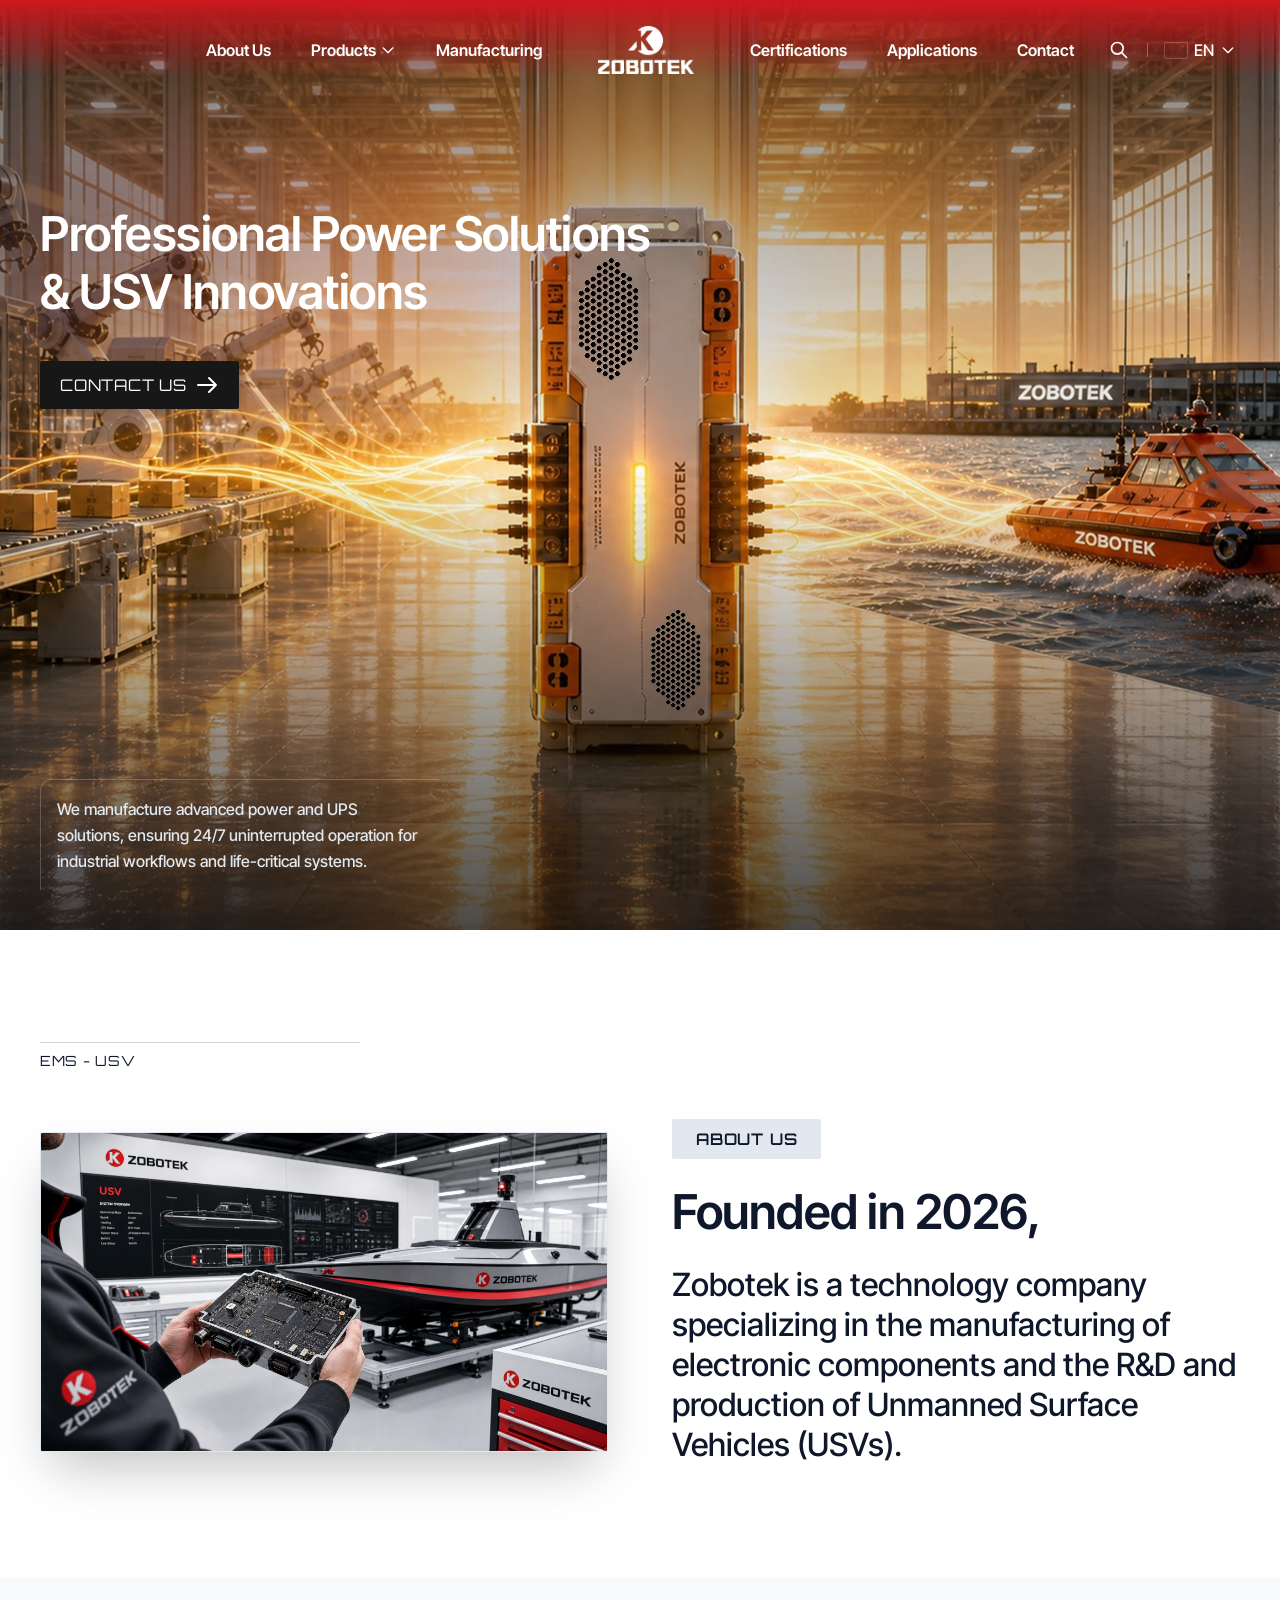
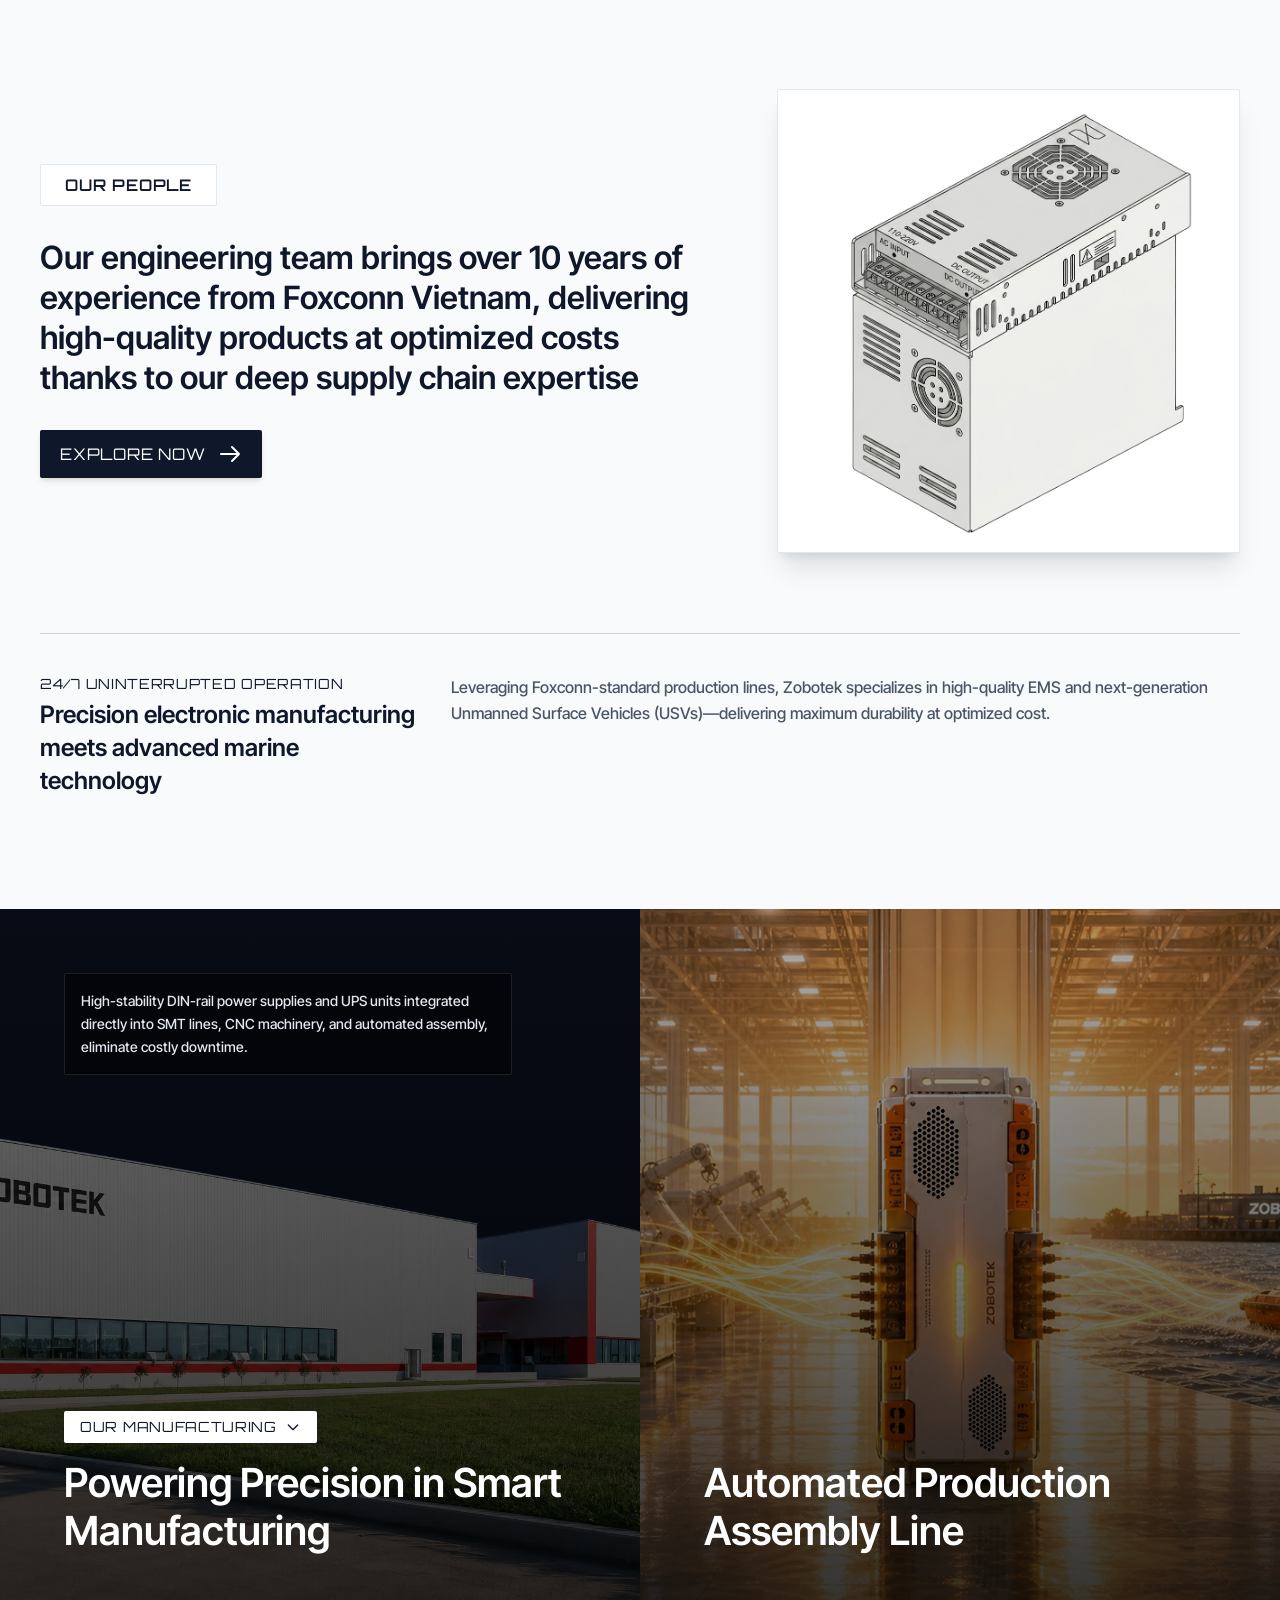
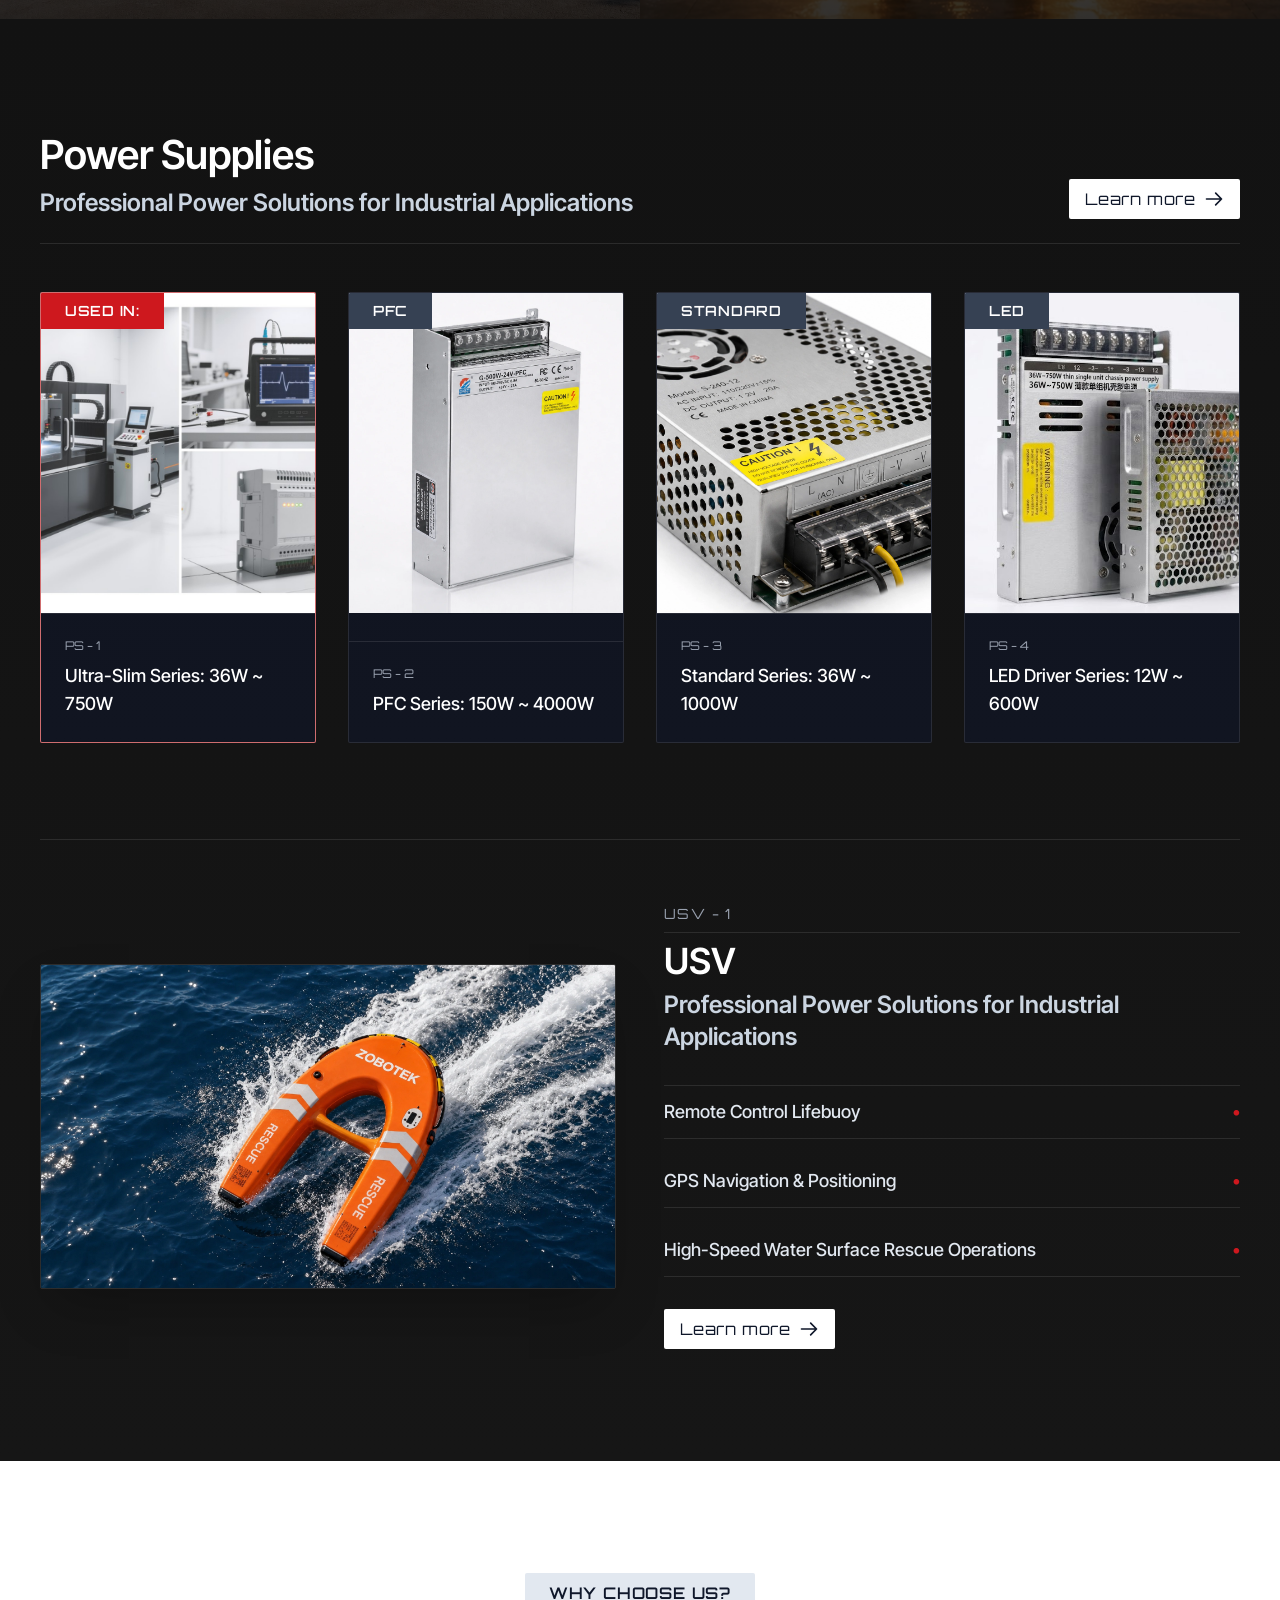
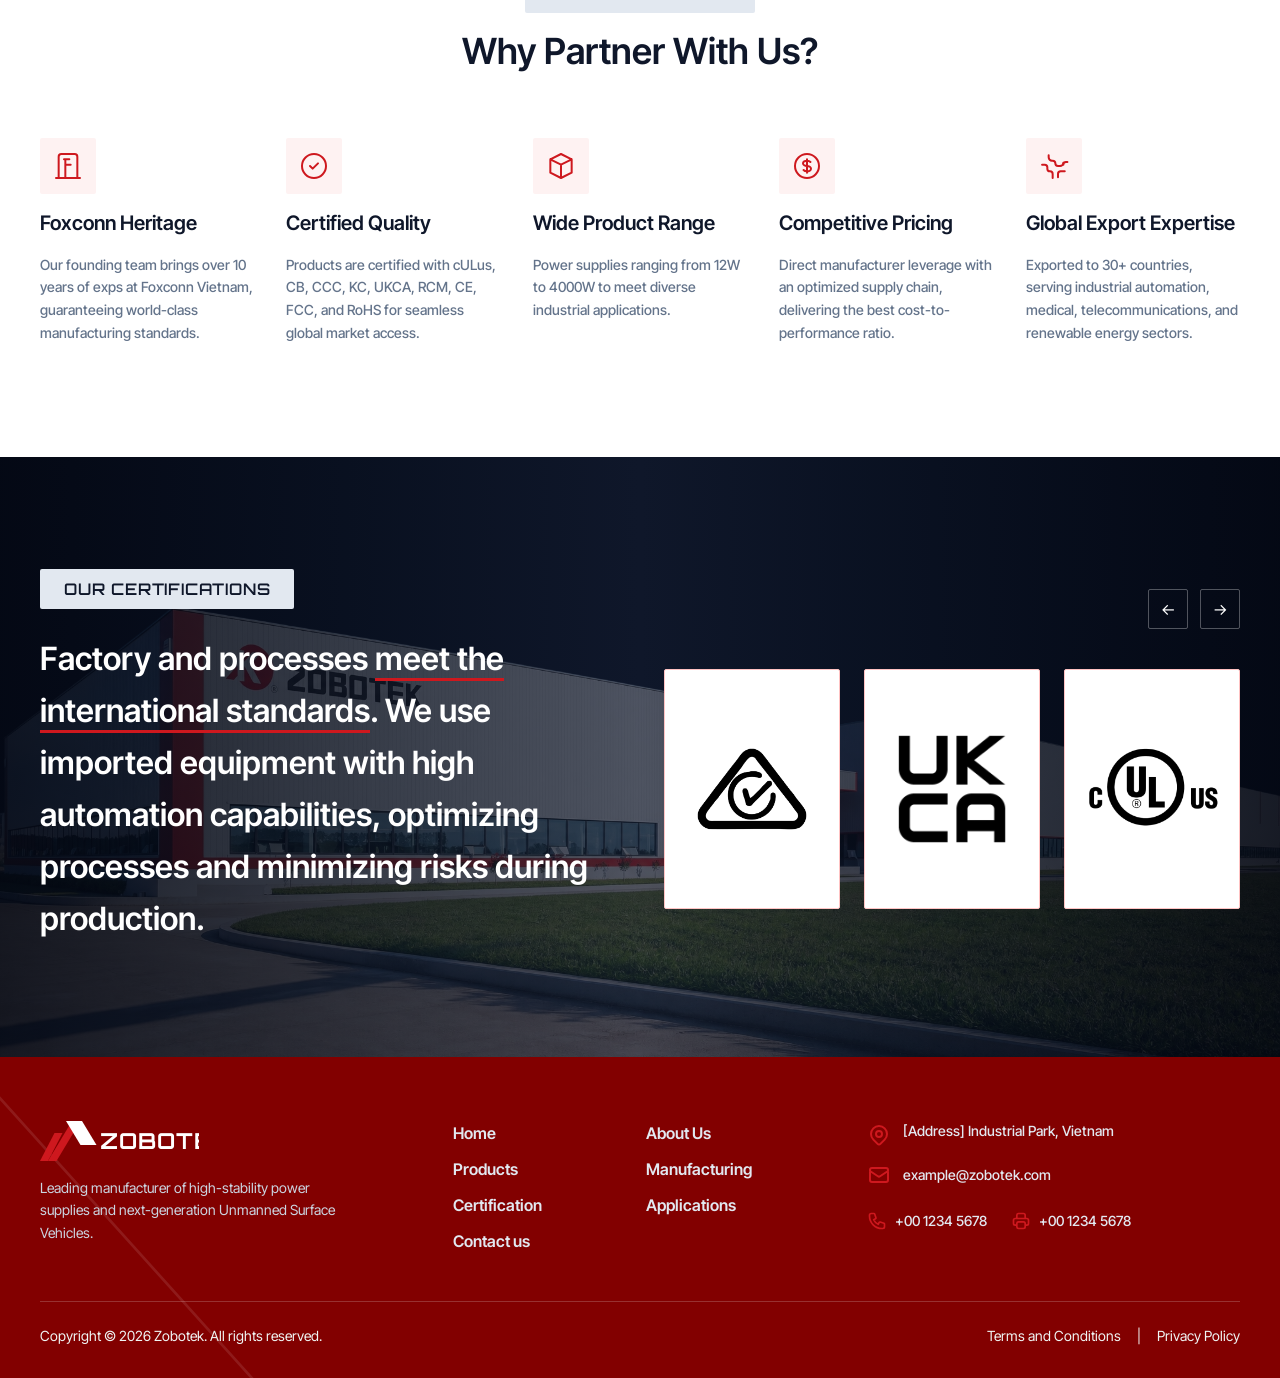
==== index.html @ e60457ff "init project robotek" ====
<!doctype html>
<html lang="en">
  <head>
    <meta charset="UTF-8" />
    <meta name="viewport" content="width=device-width, initial-scale=1.0" />
    <title>Zobotek - Professional Power Solutions & USV Innovations</title>
    <meta
      name="description"
      content="Zobotek specializes in high-quality industrial power supplies, EMS manufacturing, and next-generation Unmanned Surface Vehicles (USVs)."
    />
    <link rel="stylesheet" href="assets/css/style.css" />
    <script defer src="assets/js/main.js"></script>
  </head>
  <body
    class="font-sans text-gray-900 bg-white antialiased selection:bg-primary selection:text-white"
  >
    <!-- Header Navigation (Overlay Variant for Homepage / Hero) -->
    <header class="header--overlay">
      <div class="container flex items-center justify-between h-full">
        <!-- Left Section (Mobile Logo / Flex spacer for desktop symmetry) -->
        <div class="flex-1 min-w-0 flex items-center justify-start">
          <a
            href="#"
            class="lg:hidden flex items-center"
            aria-label="Zobotek Homepage"
          >
            <img src="assets/images/logo-header.png" alt="Zobotek Logo" />
          </a>
        </div>

        <!-- Desktop Navigation Links (Centered in the exact middle of header) -->
        <nav
          class="hidden lg:flex items-center justify-center gap-6 xl:gap-10 2xl:gap-[72px] text-white font-semibold text-sm xl:text-base leading-6 shrink-0"
        >
          <!-- Left Links -->
          <a
            href="#about"
            class="hover:text-primary transition-colors py-2 whitespace-nowrap"
            >About Us</a
          >

          <!-- Products Level 2 Dropdown -->
          <div class="relative group">
            <a
              href="#products"
              class="flex items-center gap-1 hover:text-primary transition-colors py-2 whitespace-nowrap"
            >
              <span>Products</span>
              <svg
                class="w-4 h-4 transition-transform group-hover:rotate-180"
                fill="none"
                stroke="currentColor"
                viewBox="0 0 24 24"
              >
                <path
                  stroke-linecap="round"
                  stroke-linejoin="round"
                  stroke-width="2"
                  d="M19 9l-7 7-7-7"
                />
              </svg>
            </a>
            <div
              class="absolute left-0 top-full pt-2 hidden group-hover:block w-52 z-50"
            >
              <div
                class="bg-gray-900 border border-gray-700 rounded-md shadow-2xl py-2 text-sm text-gray-200"
              >
                <a
                  href="#products"
                  class="block px-4 py-2.5 hover:bg-primary hover:text-white transition-colors"
                  >Power Supplies</a
                >
                <a
                  href="#products-usv"
                  class="block px-4 py-2.5 hover:bg-primary hover:text-white transition-colors"
                  >USV Innovations</a
                >
              </div>
            </div>
          </div>

          <a
            href="#manufacturing"
            class="hover:text-primary transition-colors py-2 whitespace-nowrap"
            >Manufacturing</a
          >

          <!-- CENTER LOGO -->
          <a
            href="#"
            class="flex items-center px-2 xl:px-4 group focus:outline-none shrink-0"
            aria-label="Zobotek Homepage"
          >
            <div
              class="relative h-10 xl:h-12 2xl:h-14 w-auto flex items-center"
            >
              <img
                src="assets/images/logo-header.png"
                alt="Zobotek Logo"
                class="h-full w-auto"
              />
            </div>
          </a>

          <!-- Right Links -->
          <a
            href="#certifications"
            class="hover:text-primary transition-colors py-2 whitespace-nowrap"
            >Certifications</a
          >
          <a
            href="#why-us"
            class="hover:text-primary transition-colors py-2 whitespace-nowrap"
            >Applications</a
          >
          <a
            href="#contact"
            class="hover:text-primary transition-colors py-2 whitespace-nowrap"
            >Contact</a
          >
        </nav>

        <!-- Right Section (Utility Actions & Mobile Hamburger) -->
        <div
          class="flex-1 min-w-0 flex items-center justify-end gap-2 sm:gap-3"
        >
          <!-- Right Utility Actions -->
          <div class="flex items-center gap-2 sm:gap-3 text-white relative">
            <!-- Search Button & Popup (Hidden on mobile, shown on tablet/desktop) -->
            <div class="relative hidden sm:block">
              <button
                type="button"
                id="search-btn"
                class="p-1.5 hover:text-primary transition-colors focus:outline-none cursor-pointer"
                aria-label="Search"
              >
                <svg
                  class="w-5 h-5"
                  fill="none"
                  stroke="currentColor"
                  viewBox="0 0 24 24"
                >
                  <path
                    stroke-linecap="round"
                    stroke-linejoin="round"
                    stroke-width="2"
                    d="M21 21l-6-6m2-5a7 7 0 11-14 0 7 7 0 0114 0z"
                  />
                </svg>
              </button>

              <!-- Search Popup directly underneath Search Icon -->
              <div
                id="search-popup"
                class="absolute right-0 top-full mt-2 hidden w-72 bg-gray-900 border border-gray-700 rounded-md shadow-2xl p-3 z-50"
              >
                <form
                  action="#products"
                  method="GET"
                  class="flex items-center gap-2"
                >
                  <input
                    type="text"
                    placeholder="Search products..."
                    class="w-full bg-gray-800 border border-gray-700 rounded px-3 py-1.5 text-sm text-white focus:outline-none focus:border-primary"
                  />
                  <button
                    type="submit"
                    class="bg-primary text-white px-3 py-1.5 rounded text-sm hover:bg-red-700 transition-colors"
                  >
                    Search
                  </button>
                </form>
              </div>
            </div>

            <span class="hidden sm:block h-3.5 w-px bg-white/30"></span>

            <!-- Language Selector & Dropdown Menu -->
            <div class="relative">
              <button
                type="button"
                id="lang-btn"
                class="flex items-center gap-1.5 text-base font-medium p-1 hover:text-primary transition-colors focus:outline-none cursor-pointer"
              >
                <span
                  class="w-6 h-[17px] inline-block bg-cover bg-center rounded-xs overflow-hidden border border-white/20"
                  style="
                    background-image: url(&quot;https://flagcdn.com/w40/gb.png&quot;);
                  "
                ></span>
                <span id="current-lang">EN</span>
                <svg
                  class="w-4 h-4 transition-transform duration-200"
                  fill="none"
                  stroke="currentColor"
                  viewBox="0 0 24 24"
                >
                  <path
                    stroke-linecap="round"
                    stroke-linejoin="round"
                    stroke-width="2"
                    d="M19 9l-7 7-7-7"
                  />
                </svg>
              </button>

              <!-- Language Dropdown -->
              <div
                id="lang-dropdown"
                class="absolute right-0 top-full mt-2 hidden w-36 bg-gray-900 border border-gray-700 rounded-md shadow-2xl py-1 z-50 text-sm"
              >
                <a
                  href="#"
                  data-lang="EN"
                  class="lang-option flex items-center gap-2 px-3 py-2 text-white hover:bg-primary transition-colors"
                >
                  <span
                    class="w-5 h-3.5 inline-block bg-cover bg-center border border-white/20"
                    style="
                      background-image: url(&quot;https://flagcdn.com/w40/gb.png&quot;);
                    "
                  ></span>
                  <span>English</span>
                </a>
                <a
                  href="#"
                  data-lang="VI"
                  class="lang-option flex items-center gap-2 px-3 py-2 text-gray-300 hover:bg-primary hover:text-white transition-colors"
                >
                  <span
                    class="w-5 h-3.5 inline-block bg-cover bg-center border border-white/20"
                    style="
                      background-image: url(&quot;https://flagcdn.com/w40/vn.png&quot;);
                    "
                  ></span>
                  <span>Tiếng Việt</span>
                </a>
                <a
                  href="#"
                  data-lang="ZH"
                  class="lang-option flex items-center gap-2 px-3 py-2 text-gray-300 hover:bg-primary hover:text-white transition-colors"
                >
                  <span
                    class="w-5 h-3.5 inline-block bg-cover bg-center border border-white/20"
                    style="
                      background-image: url(&quot;https://flagcdn.com/w40/cn.png&quot;);
                    "
                  ></span>
                  <span>中文</span>
                </a>
              </div>
            </div>
          </div>

          <!-- Mobile Hamburger Button -->
          <button
            type="button"
            id="mobile-menu-toggle"
            class="lg:hidden p-2 text-white hover:text-primary focus:outline-none"
            aria-label="Open mobile menu"
          >
            <svg
              class="w-7 h-7"
              fill="none"
              stroke="currentColor"
              viewBox="0 0 24 24"
            >
              <path
                stroke-linecap="round"
                stroke-linejoin="round"
                stroke-width="2"
                d="M4 6h16M4 12h16M4 18h16"
              />
            </svg>
          </button>
        </div>
      </div>
    </header>

    <!-- Mobile Drawer Menu with Level 2 Accordion -->
    <div
      id="mobile-menu"
      class="fixed inset-0 z-50 bg-black/60 backdrop-blur-xs hidden justify-end text-white"
    >
      <div
        class="w-[85%] max-w-sm h-full bg-gray-900 border-l border-gray-800 shadow-2xl p-6 flex flex-col justify-between overflow-y-auto"
      >
        <div>
          <!-- Top Bar: Logo & Close -->
          <div class="flex items-center justify-between">
            <a href="#" class="flex items-center" aria-label="Zobotek Homepage">
              <img
                src="assets/images/logo-header.png"
                alt="Zobotek Logo"
                class="h-9 w-auto"
              />
            </a>
            <button
              type="button"
              id="mobile-menu-close"
              class="p-2 text-gray-400 hover:text-white"
              aria-label="Close menu"
            >
              <svg
                class="w-7 h-7"
                fill="none"
                stroke="currentColor"
                viewBox="0 0 24 24"
              >
                <path
                  stroke-linecap="round"
                  stroke-linejoin="round"
                  stroke-width="2"
                  d="M6 18L18 6M6 6l12 12"
                />
              </svg>
            </button>
          </div>

          <!-- Integrated Search Form inside Mobile Menu -->
          <form
            action="#products"
            method="GET"
            class="mt-5 flex items-center gap-2"
          >
            <div class="relative w-full">
              <input
                type="text"
                placeholder="Search products..."
                class="w-full bg-gray-800 border border-gray-700 rounded-md pl-9 pr-3 py-2 text-sm text-white focus:outline-none focus:border-primary placeholder-gray-400"
              />
              <svg
                class="w-4 h-4 text-gray-400 absolute left-3 top-1/2 -translate-y-1/2"
                fill="none"
                stroke="currentColor"
                viewBox="0 0 24 24"
              >
                <path
                  stroke-linecap="round"
                  stroke-linejoin="round"
                  stroke-width="2"
                  d="M21 21l-6-6m2-5a7 7 0 11-14 0 7 7 0 0114 0z"
                />
              </svg>
            </div>
            <button
              type="submit"
              class="bg-primary text-white px-3 py-2 rounded-md text-sm font-medium hover:bg-red-700 transition-colors shrink-0"
            >
              Search
            </button>
          </form>
        </div>

        <nav class="flex flex-col gap-4 text-xl font-semibold my-auto py-6">
          <a href="#about" class="mobile-nav-link hover:text-primary py-1"
            >About Us</a
          >

          <!-- Mobile Level 2 Accordion Dropdown for Products -->
          <div class="mobile-dropdown-parent">
            <button
              type="button"
              id="mobile-products-toggle"
              class="w-full flex items-center justify-between hover:text-primary py-1 focus:outline-none cursor-pointer"
            >
              <span>Products</span>
              <svg
                id="mobile-products-arrow"
                class="w-5 h-5 transition-transform duration-200"
                fill="none"
                stroke="currentColor"
                viewBox="0 0 24 24"
              >
                <path
                  stroke-linecap="round"
                  stroke-linejoin="round"
                  stroke-width="2"
                  d="M19 9l-7 7-7-7"
                />
              </svg>
            </button>
            <div
              id="mobile-products-sub"
              class="hidden flex-col gap-3 pl-4 pt-2 text-base text-gray-300 border-l-2 border-primary/50 my-1"
            >
              <a href="#products" class="mobile-nav-link hover:text-white py-1"
                >Power Supplies</a
              >
              <a
                href="#products-usv"
                class="mobile-nav-link hover:text-white py-1"
                >USV Innovations</a
              >
            </div>
          </div>

          <a
            href="#manufacturing"
            class="mobile-nav-link hover:text-primary py-1"
            >Manufacturing</a
          >
          <a
            href="#certifications"
            class="mobile-nav-link hover:text-primary py-1"
            >Certifications</a
          >
          <a href="#why-us" class="mobile-nav-link hover:text-primary py-1"
            >Applications</a
          >
          <a href="#contact" class="mobile-nav-link hover:text-primary py-1"
            >Contact</a
          >
        </nav>

        <div
          class="text-sm text-gray-400 border-t border-gray-800 pt-4 flex justify-between items-center"
        >
          <span>Language: <strong>EN</strong></span>
          <span>© 2026 Zobotek</span>
        </div>
      </div>
    </div>

    <main>
      <!-- HERO SECTION -->
      <section
        id="hero"
        class="relative min-h-[930px] lg:h-[930px] flex flex-col justify-between pb-10 text-white overflow-hidden"
      >
        <!-- Hero Background Image & Overlays -->
        <div class="absolute inset-0 z-0">
          <img
            src="assets/images/hero-bg.png"
            alt="Zobotek Manufacturing Facility"
            class="w-full h-full object-cover"
          />
          <!-- Figma gradient overlay -->
          <div
            class="absolute inset-0 bg-gradient-to-b from-black/50 via-transparent to-black/70"
          ></div>
          <div
            class="absolute top-[147px] left-[-10px] w-[569px] h-[223px] bg-red-600/10 blur-3xl pointer-events-none rounded-full"
          ></div>
        </div>

        <!-- Main Content (Heading & CTA) -->
        <div class="container relative z-10 pt-24 lg:pt-[205px]">
          <div class="max-w-[658px] space-y-10">
            <h1 class="heading-h1 text-white">
              Professional Power Solutions<br class="hidden sm:block" />
              &amp; USV Innovations
            </h1>
            <div>
              <a href="#contact" class="btn-dark">
                <span>CONTACT US</span>
                <svg
                  class="w-6 h-6"
                  fill="none"
                  stroke="currentColor"
                  viewBox="0 0 24 24"
                >
                  <path
                    stroke-linecap="round"
                    stroke-linejoin="round"
                    stroke-width="2"
                    d="M14 5l7 7m0 0l-7 7m7-7H3"
                  />
                </svg>
              </a>
            </div>
          </div>
        </div>

        <!-- Bottom Feature Box & Decorative Graphic -->
        <div class="container relative z-10 pt-12 lg:pt-0 mt-auto">
          <div
            class="max-w-[399px] p-4 border-t border-l border-white/20 rounded-tl-xl"
          >
            <p
              class="text-sm sm:text-base font-medium leading-relaxed text-gray-200"
            >
              We manufacture advanced power and UPS solutions, ensuring 24/7
              uninterrupted operation for industrial workflows and life-critical
              systems.
            </p>
          </div>
        </div>
      </section>

      <!-- ABOUT US SECTION -->
      <section
        id="about"
        class="py-20 lg:py-28 bg-white relative overflow-hidden"
      >
        <div class="container">
          <!-- Category Tag -->
          <div class="mb-12 max-w-xs">
            <div class="h-px bg-gray-900/20 mb-2"></div>
            <p
              class="font-orbitron text-sm font-regular tracking-wider text-gray-900 uppercase"
            >
              EMS - USV
            </p>
          </div>

          <div
            class="grid grid-cols-1 lg:grid-cols-12 gap-12 lg:gap-16 items-center"
          >
            <!-- Left Image Card -->
            <div class="lg:col-span-6">
              <div
                class="relative rounded-xs overflow-hidden shadow-2xl border border-gray-200"
              >
                <img
                  src="assets/images/about-img.png"
                  alt="Zobotek Technology R&amp;D Facility"
                  class="w-full h-auto object-cover hover:scale-105 transition-transform duration-700"
                />
              </div>
            </div>

            <!-- Right Content -->
            <div class="lg:col-span-6 space-y-6">
              <div class="badge-tag">ABOUT US</div>
              <h2 class="heading-h1 text-gray-900">Founded in 2026,</h2>
              <p class="heading-h3 font-medium text-gray-900">
                Zobotek is a technology company specializing in the
                manufacturing of electronic components and the R&amp;D and
                production of Unmanned Surface Vehicles (USVs).
              </p>
            </div>
          </div>
        </div>
      </section>

      <!-- OUR PEOPLE & FOXCONN HERITAGE SECTION -->
      <section id="people" class="py-20 lg:py-28 bg-gray-50 relative">
        <div class="container">
          <div
            class="grid grid-cols-1 lg:grid-cols-12 gap-12 lg:gap-16 items-center"
          >
            <!-- Left Text & CTA -->
            <div class="lg:col-span-7 space-y-8">
              <div
                class="inline-block bg-white border border-gray-200 px-6 py-2 rounded-xs"
              >
                <span
                  class="font-orbitron font-semibold text-base text-gray-900 tracking-wider"
                  >OUR PEOPLE</span
                >
              </div>
              <h3 class="heading-h3 text-gray-900">
                Our engineering team brings over 10 years of experience from
                Foxconn Vietnam, delivering high-quality products at optimized
                costs thanks to our deep supply chain expertise
              </h3>
              <div>
                <a href="#products" class="btn-explore">
                  <span>EXPLORE NOW</span>
                  <svg
                    class="w-6 h-6"
                    fill="none"
                    stroke="currentColor"
                    viewBox="0 0 24 24"
                  >
                    <path
                      stroke-linecap="round"
                      stroke-linejoin="round"
                      stroke-width="2"
                      d="M14 5l7 7m0 0l-7 7m7-7H3"
                    />
                  </svg>
                </a>
              </div>
            </div>

            <!-- Right Image Container -->
            <div class="lg:col-span-5">
              <div
                class="relative rounded-xs overflow-hidden shadow-xl border border-gray-200 bg-white"
              >
                <img
                  src="assets/images/people-equipment.png"
                  alt="Zobotek Precision Power Equipment"
                  class="w-full h-auto object-cover"
                />
              </div>
            </div>
          </div>

          <!-- Sub Feature Intro -->
          <div
            class="mt-20 pt-10 border-t border-gray-300 grid grid-cols-1 md:grid-cols-12 gap-8 items-start"
          >
            <div class="md:col-span-4">
              <p
                class="font-orbitron text-sm font-regular text-gray-900 tracking-wider uppercase mb-1"
              >
                24/7 uninterrupted operation
              </p>
              <h4
                class="text-xl sm:text-2xl font-semibold leading-snug text-gray-900"
              >
                Precision electronic manufacturing meets advanced marine
                technology
              </h4>
            </div>
            <div
              class="md:col-span-8 text-gray-600 font-medium text-sm sm:text-base leading-relaxed"
            >
              Leveraging Foxconn-standard production lines, Zobotek specializes
              in high-quality EMS and next-generation Unmanned Surface Vehicles
              (USVs)—delivering maximum durability at optimized cost.
            </div>
          </div>
        </div>
      </section>

      <!-- DUAL MANUFACTURING BANNER SECTION -->
      <section id="manufacturing" class="py-0 bg-gray-900 text-white">
        <div class="grid grid-cols-1 md:grid-cols-2">
          <!-- Left Banner Card -->
          <div
            class="relative min-h-[500px] lg:min-h-[710px] flex flex-col justify-between p-8 sm:p-16 bg-cover bg-center"
            style="
              background-image:
                linear-gradient(
                  to bottom,
                  rgba(0, 0, 0, 0.5),
                  rgba(0, 0, 0, 0.8)
                ),
                url(&quot;assets/images/factory-bg.png&quot;);
            "
          >
            <div
              class="max-w-md bg-black/50 p-4 rounded-xs border border-white/10 backdrop-blur-xs"
            >
              <p class="text-sm font-medium text-gray-200 leading-relaxed">
                High-stability DIN-rail power supplies and UPS units integrated
                directly into SMT lines, CNC machinery, and automated assembly,
                eliminate costly downtime.
              </p>
            </div>
            <div class="space-y-4">
              <div
                class="inline-flex items-center gap-2 bg-white text-gray-900 px-4 py-1.5 rounded-xs font-orbitron font-normal text-sm tracking-wider"
              >
                <span>OUR MANUFACTURING</span>
                <svg
                  class="w-4 h-4"
                  fill="none"
                  stroke="currentColor"
                  viewBox="0 0 24 24"
                >
                  <path
                    stroke-linecap="round"
                    stroke-linejoin="round"
                    stroke-width="2"
                    d="M19 9l-7 7-7-7"
                  />
                </svg>
              </div>
              <h2 class="heading-h2">
                Powering Precision in Smart Manufacturing
              </h2>
            </div>
          </div>

          <!-- Right Banner Card -->
          <div
            class="relative min-h-[500px] lg:min-h-[710px] flex flex-col justify-end p-8 sm:p-16 bg-cover bg-center"
            style="
              background-image:
                linear-gradient(
                  to bottom,
                  rgba(0, 0, 0, 0.3),
                  rgba(0, 0, 0, 0.8)
                ),
                url(&quot;assets/images/hero-bg.png&quot;);
            "
          >
            <div class="space-y-4">
              <h2 class="heading-h2">Automated Production Assembly Line</h2>
            </div>
          </div>
        </div>
      </section>

      <!-- PRODUCTS SHOWCASE SECTION -->
      <section
        id="products"
        class="py-20 lg:py-28 bg-gradient-to-b from-[#121212] to-[#161616] text-white"
      >
        <div class="container space-y-24">
          <!-- POWER SUPPLIES CAROUSEL / GRID -->
          <div class="space-y-12">
            <!-- Header Bar -->
            <div
              class="flex flex-col sm:flex-row items-start sm:items-end justify-between gap-6 border-b border-white/10 pb-6"
            >
              <div class="space-y-2 max-w-2xl">
                <h2 class="heading-h2">Power Supplies</h2>
                <p class="text-lg sm:text-2xl font-semibold text-gray-300">
                  Professional Power Solutions for Industrial Applications
                </p>
              </div>
              <a href="#contact" class="btn-light shrink-0">
                <span>Learn more</span>
                <svg
                  class="w-5 h-5"
                  fill="none"
                  stroke="currentColor"
                  viewBox="0 0 24 24"
                >
                  <path
                    stroke-linecap="round"
                    stroke-linejoin="round"
                    stroke-width="2"
                    d="M14 5l7 7m0 0l-7 7m7-7H3"
                  />
                </svg>
              </a>
            </div>

            <!-- Product Cards Grid -->
            <div class="grid grid-cols-1 sm:grid-cols-2 lg:grid-cols-4 gap-8">
              <!-- Card 1: Ultra-Slim -->
              <div
                class="group flex flex-col bg-gray-900/60 border border-red-400/80 rounded-xs overflow-hidden transition-all duration-300 hover:border-red-500"
              >
                <div class="product-card-img">
                  <img
                    src="assets/images/product-ps1.png"
                    alt="Ultra-Slim Series Power Supply"
                    class="w-full h-full object-cover group-hover:scale-105 transition-transform duration-500"
                  />
                  <div
                    class="absolute top-0 left-0 bg-primary px-6 py-2 text-white font-orbitron font-semibold text-sm tracking-wider"
                  >
                    USED IN:
                  </div>
                  <div
                    class="absolute inset-0 bg-black/40 opacity-0 group-hover:opacity-100 transition-opacity flex items-center justify-center"
                  >
                    <span
                      class="inline-flex items-center gap-2 bg-gray-900 text-white px-4 py-2 rounded-xs font-orbitron text-sm"
                    >
                      EXPLORE NOW &rarr;
                    </span>
                  </div>
                </div>
                <div class="p-6 border-t border-white/10 space-y-2 mt-auto">
                  <p class="font-orbitron text-xs text-gray-400">PS - 1</p>
                  <h3 class="font-medium text-lg text-white">
                    Ultra-Slim Series: 36W ~ 750W
                  </h3>
                </div>
              </div>

              <!-- Card 2: PFC Series -->
              <div class="product-card">
                <div class="product-card-img">
                  <img
                    src="assets/images/product-ps2.png"
                    alt="PFC Series Power Supply"
                    class="w-full h-full object-cover group-hover:scale-105 transition-transform duration-500"
                  />
                  <div
                    class="absolute top-0 left-0 bg-gray-700 px-6 py-2 text-white font-orbitron font-semibold text-sm tracking-wider"
                  >
                    PFC
                  </div>
                  <div
                    class="absolute inset-0 bg-black/40 opacity-0 group-hover:opacity-100 transition-opacity flex items-center justify-center"
                  >
                    <span
                      class="inline-flex items-center gap-2 bg-gray-900 text-white px-4 py-2 rounded-xs font-orbitron text-sm"
                    >
                      EXPLORE NOW &rarr;
                    </span>
                  </div>
                </div>
                <div class="p-6 border-t border-white/10 space-y-2 mt-auto">
                  <p class="font-orbitron text-xs text-gray-400">PS - 2</p>
                  <h3 class="font-medium text-lg text-white">
                    PFC Series: 150W ~ 4000W
                  </h3>
                </div>
              </div>

              <!-- Card 3: Standard Series -->
              <div class="product-card">
                <div class="product-card-img">
                  <img
                    src="assets/images/product-ps3.png"
                    alt="Standard Series Power Supply"
                    class="w-full h-full object-cover group-hover:scale-105 transition-transform duration-500"
                  />
                  <div
                    class="absolute top-0 left-0 bg-gray-700 px-6 py-2 text-white font-orbitron font-semibold text-sm tracking-wider"
                  >
                    STANDARD
                  </div>
                  <div
                    class="absolute inset-0 bg-black/40 opacity-0 group-hover:opacity-100 transition-opacity flex items-center justify-center"
                  >
                    <span
                      class="inline-flex items-center gap-2 bg-gray-900 text-white px-4 py-2 rounded-xs font-orbitron text-sm"
                    >
                      EXPLORE NOW &rarr;
                    </span>
                  </div>
                </div>
                <div class="p-6 border-t border-white/10 space-y-2 mt-auto">
                  <p class="font-orbitron text-xs text-gray-400">PS - 3</p>
                  <h3 class="font-medium text-lg text-white">
                    Standard Series: 36W ~ 1000W
                  </h3>
                </div>
              </div>

              <!-- Card 4: LED Driver Series -->
              <div class="product-card">
                <div class="product-card-img">
                  <img
                    src="assets/images/product-ps4.png"
                    alt="LED Driver Series Power Supply"
                    class="w-full h-full object-cover group-hover:scale-105 transition-transform duration-500"
                  />
                  <div
                    class="absolute top-0 left-0 bg-gray-700 px-6 py-2 text-white font-orbitron font-semibold text-sm tracking-wider"
                  >
                    LED
                  </div>
                  <div
                    class="absolute inset-0 bg-black/40 opacity-0 group-hover:opacity-100 transition-opacity flex items-center justify-center"
                  >
                    <span
                      class="inline-flex items-center gap-2 bg-gray-900 text-white px-4 py-2 rounded-xs font-orbitron text-sm"
                    >
                      EXPLORE NOW &rarr;
                    </span>
                  </div>
                </div>
                <div class="p-6 border-t border-white/10 space-y-2 mt-auto">
                  <p class="font-orbitron text-xs text-gray-400">PS - 4</p>
                  <h3 class="font-medium text-lg text-white">
                    LED Driver Series: 12W ~ 600W
                  </h3>
                </div>
              </div>
            </div>
          </div>

          <!-- USV INNOVATIONS SUBSECTION -->
          <div
            id="products-usv"
            class="grid grid-cols-1 lg:grid-cols-12 gap-12 items-center border-t border-white/10 pt-16"
          >
            <!-- Left Product Image -->
            <div class="lg:col-span-6">
              <div
                class="relative rounded-xs overflow-hidden shadow-2xl border border-white/10"
              >
                <img
                  src="assets/images/product-usv.png"
                  alt="Remote Control Lifebuoy USV"
                  class="w-full h-auto object-cover"
                />
              </div>
            </div>

            <!-- Right Specifications & Detail -->
            <div class="lg:col-span-6 space-y-8">
              <div class="space-y-2">
                <p
                  class="font-orbitron text-sm text-gray-400 uppercase tracking-widest border-b border-white/10 pb-2"
                >
                  USV - 1
                </p>
                <h3 class="text-3xl sm:text-4xl font-semibold text-white">
                  USV
                </h3>
                <p class="text-xl sm:text-2xl font-semibold text-gray-300">
                  Professional Power Solutions for Industrial Applications
                </p>
              </div>

              <!-- Bullet List with Lines -->
              <ul class="space-y-4 font-medium text-lg text-gray-200">
                <li
                  class="border-t border-b border-white/10 py-3 flex items-center justify-between"
                >
                  <span>Remote Control Lifebuoy</span>
                  <span class="text-primary">&bull;</span>
                </li>
                <li
                  class="border-b border-white/10 py-3 flex items-center justify-between"
                >
                  <span>GPS Navigation &amp; Positioning</span>
                  <span class="text-primary">&bull;</span>
                </li>
                <li
                  class="border-b border-white/10 py-3 flex items-center justify-between"
                >
                  <span>High-Speed Water Surface Rescue Operations</span>
                  <span class="text-primary">&bull;</span>
                </li>
              </ul>

              <div>
                <a href="#contact" class="btn-light">
                  <span>Learn more</span>
                  <svg
                    class="w-5 h-5"
                    fill="none"
                    stroke="currentColor"
                    viewBox="0 0 24 24"
                  >
                    <path
                      stroke-linecap="round"
                      stroke-linejoin="round"
                      stroke-width="2"
                      d="M14 5l7 7m0 0l-7 7m7-7H3"
                    />
                  </svg>
                </a>
              </div>
            </div>
          </div>
        </div>
      </section>

      <!-- WHY PARTNER WITH US SECTION -->
      <section id="why-us" class="py-20 lg:py-28 bg-white text-gray-900">
        <div class="container space-y-16">
          <!-- Header -->
          <div class="text-center space-y-4 max-w-xl mx-auto">
            <div class="badge-tag">WHY CHOOSE US?</div>
            <h2 class="text-3xl sm:text-4xl font-semibold leading-tight">
              Why Partner With Us?
            </h2>
          </div>

          <!-- 5 Feature Columns -->
          <div class="grid grid-cols-1 sm:grid-cols-2 lg:grid-cols-5 gap-8">
            <!-- Item 1 -->
            <div class="space-y-4">
              <div
                class="w-14 h-14 rounded-xs bg-red-50 text-primary flex items-center justify-center"
              >
                <svg
                  class="w-8 h-8"
                  fill="none"
                  stroke="currentColor"
                  viewBox="0 0 24 24"
                >
                  <path
                    stroke-linecap="round"
                    stroke-linejoin="round"
                    stroke-width="1.5"
                    d="M19 21V5a2 2 0 00-2-2H7a2 2 0 00-2 2v16m14 0h2m-2 0h-5m-9 0H3m2 0h5m0 0h4m-4 0V11m0 0V7m0 4h4M9 7h4"
                  />
                </svg>
              </div>
              <h3 class="text-xl font-semibold leading-snug">
                Foxconn Heritage
              </h3>
              <p class="text-sm font-medium text-gray-500 leading-relaxed">
                Our founding team brings over 10 years of exps at Foxconn
                Vietnam, guaranteeing world-class manufacturing standards.
              </p>
            </div>

            <!-- Item 2 -->
            <div class="space-y-4">
              <div
                class="w-14 h-14 rounded-xs bg-red-50 text-primary flex items-center justify-center"
              >
                <svg
                  class="w-8 h-8"
                  fill="none"
                  stroke="currentColor"
                  viewBox="0 0 24 24"
                >
                  <path
                    stroke-linecap="round"
                    stroke-linejoin="round"
                    stroke-width="1.5"
                    d="M9 12l2 2 4-4m6 2a9 9 0 11-18 0 9 9 0 0118 0z"
                  />
                </svg>
              </div>
              <h3 class="text-xl font-semibold leading-snug">
                Certified Quality
              </h3>
              <p class="text-sm font-medium text-gray-500 leading-relaxed">
                Products are certified with cULus, CB, CCC, KC, UKCA, RCM, CE,
                FCC, and RoHS for seamless global market access.
              </p>
            </div>

            <!-- Item 3 -->
            <div class="space-y-4">
              <div
                class="w-14 h-14 rounded-xs bg-red-50 text-primary flex items-center justify-center"
              >
                <svg
                  class="w-8 h-8"
                  fill="none"
                  stroke="currentColor"
                  viewBox="0 0 24 24"
                >
                  <path
                    stroke-linecap="round"
                    stroke-linejoin="round"
                    stroke-width="1.5"
                    d="M20 7l-8-4-8 4m16 0l-8 4m8-4v10l-8 4m0-10L4 7m8 4v10M4 7v10l8 4"
                  />
                </svg>
              </div>
              <h3 class="text-xl font-semibold leading-snug">
                Wide Product Range
              </h3>
              <p class="text-sm font-medium text-gray-500 leading-relaxed">
                Power supplies ranging from 12W to 4000W to meet diverse
                industrial applications.
              </p>
            </div>

            <!-- Item 4 -->
            <div class="space-y-4">
              <div
                class="w-14 h-14 rounded-xs bg-red-50 text-primary flex items-center justify-center"
              >
                <svg
                  class="w-8 h-8"
                  fill="none"
                  stroke="currentColor"
                  viewBox="0 0 24 24"
                >
                  <path
                    stroke-linecap="round"
                    stroke-linejoin="round"
                    stroke-width="1.5"
                    d="M12 8c-1.657 0-3 .895-3 2s1.343 2 3 2 3 .895 3 2-1.343 2-3 2m0-8c1.11 0 2.08.402 2.599 1M12 8V7m0 1v8m0 0v1m0-1c-1.11 0-2.08-.402-2.599-1M21 12a9 9 0 11-18 0 9 9 0 0118 0z"
                  />
                </svg>
              </div>
              <h3 class="text-xl font-semibold leading-snug">
                Competitive Pricing
              </h3>
              <p class="text-sm font-medium text-gray-500 leading-relaxed">
                Direct manufacturer leverage with an optimized supply chain,
                delivering the best cost-to-performance ratio.
              </p>
            </div>

            <!-- Item 5 -->
            <div class="space-y-4">
              <div
                class="w-14 h-14 rounded-xs bg-red-50 text-primary flex items-center justify-center"
              >
                <svg
                  class="w-8 h-8"
                  fill="none"
                  stroke="currentColor"
                  viewBox="0 0 24 24"
                >
                  <path
                    stroke-linecap="round"
                    stroke-linejoin="round"
                    stroke-width="1.5"
                    d="M3.055 11H5a2 2 0 012 2v1a2 2 0 002 2 2 2 0 012 2v2.945M8 3.935V5.5A2.5 2.5 0 0010.5 8h.5a2 2 0 012 2 2 2 0 002 2h1.5a2.5 2.5 0 002.5-2.5V11a2 2 0 012-2h1.055M15 20.488V18a2 2 0 012-2h3.064"
                  />
                </svg>
              </div>
              <h3 class="text-xl font-semibold leading-snug">
                Global Export Expertise
              </h3>
              <p class="text-sm font-medium text-gray-500 leading-relaxed">
                Exported to 30+ countries, serving industrial automation,
                medical, telecommunications, and renewable energy sectors.
              </p>
            </div>
          </div>
        </div>
      </section>

      <!-- CERTIFICATIONS & FACTORY SECTION -->
      <section
        id="certifications"
        class="relative py-20 lg:py-28 bg-gray-900 text-white overflow-hidden"
      >
        <!-- Background Factory Image -->
        <div class="absolute inset-0 z-0">
          <img
            src="assets/images/factory-bg.png"
            alt="Zobotek Factory Facility"
            class="w-full h-full object-cover"
          />
          <div
            class="absolute inset-0 bg-gradient-to-r from-gray-950/90 via-gray-900/70 to-gray-950/90"
          ></div>
        </div>

        <div
          class="container relative z-10 grid grid-cols-1 lg:grid-cols-12 gap-12 items-center"
        >
          <!-- Left Statement -->
          <div class="lg:col-span-6 space-y-6">
            <div class="badge-tag">OUR CERTIFICATIONS</div>
            <h2 class="heading-h3 font-semibold leading-relaxed text-white">
              Factory and processes
              <span
                class="text-white underline decoration-primary underline-offset-8"
                >meet the international standards</span
              >. We use imported equipment with high automation capabilities,
              optimizing processes and minimizing risks during production.
            </h2>
          </div>

          <!-- Right Certifications Carousel -->
          <div class="lg:col-span-6 space-y-6">
            <!-- Slider Controls -->
            <div class="flex items-center justify-end gap-3">
              <button
                type="button"
                id="cert-prev"
                class="w-10 h-10 rounded-xs border border-white/30 flex items-center justify-center hover:bg-white hover:text-gray-900 transition-colors"
                aria-label="Previous certification"
              >
                &larr;
              </button>
              <button
                type="button"
                id="cert-next"
                class="w-10 h-10 rounded-xs border border-white/30 flex items-center justify-center hover:bg-white hover:text-gray-900 transition-colors"
                aria-label="Next certification"
              >
                &rarr;
              </button>
            </div>

            <!-- Cert Badges Container -->
            <div
              id="cert-carousel"
              class="flex items-center gap-6 overflow-x-auto scrollbar-none py-4"
            >
              <div
                class="shrink-0 w-44 h-60 bg-white border border-red-200 rounded-xs p-4 flex items-center justify-center"
              >
                <img
                  src="assets/images/cert-1.png"
                  alt="cULus Certification"
                  class="max-h-full max-w-full object-contain"
                />
              </div>
              <div
                class="shrink-0 w-44 h-60 bg-white border border-red-200 rounded-xs p-4 flex items-center justify-center"
              >
                <img
                  src="assets/images/cert-2.png"
                  alt="UKCA Certification"
                  class="max-h-full max-w-full object-contain"
                />
              </div>
              <div
                class="shrink-0 w-44 h-60 bg-white border border-red-200 rounded-xs p-4 flex items-center justify-center"
              >
                <img
                  src="assets/images/cert-3.png"
                  alt="CE Certification"
                  class="max-h-full max-w-full object-contain"
                />
              </div>
              <div
                class="shrink-0 w-44 h-60 bg-white border border-red-200 rounded-xs p-4 flex items-center justify-center"
              >
                <img
                  src="assets/images/cert-4.png"
                  alt="CCC Certification"
                  class="max-h-full max-w-full object-contain"
                />
              </div>
              <div
                class="shrink-0 w-44 h-60 bg-white border border-red-200 rounded-xs p-4 flex items-center justify-center"
              >
                <img
                  src="assets/images/cert-5.png"
                  alt="RoHS Certification"
                  class="max-h-full max-w-full object-contain"
                />
              </div>
            </div>
          </div>
        </div>
      </section>
    </main>

    <!-- FOOTER -->
    <footer
      id="contact"
      class="bg-footer-bg text-white relative pt-16 pb-8 overflow-hidden"
    >
      <!-- Subtle Geometric Watermark Background -->
      <div class="absolute inset-0 opacity-10 pointer-events-none">
        <svg
          class="w-full h-full"
          viewBox="0 0 1920 482"
          fill="none"
          xmlns="http://www.w3.org/2000/svg"
        >
          <path
            d="M-315 -287L505 624M307 -980L1127 -69"
            stroke="white"
            stroke-width="4"
          />
        </svg>
      </div>

      <div class="container relative z-10 space-y-12">
        <div class="grid grid-cols-1 md:grid-cols-12 gap-10 items-start">
          <!-- Logo Column -->
          <div class="md:col-span-4 space-y-4">
            <div class="w-40">
              <svg
                class="h-10 w-auto"
                viewBox="0 0 159 40"
                fill="none"
                xmlns="http://www.w3.org/2000/svg"
              >
                <path d="M14.5 12L0 40H8L22.5 12H14.5Z" fill="#CE181E" />
                <path d="M32 0L8 40H16.5L40.5 0H32Z" fill="#CE181E" />
                <path d="M42 0H26L40.5 24H56.5L42 0Z" fill="#FFFFFF" />
                <text
                  x="60"
                  y="28"
                  fill="#FFFFFF"
                  font-family="'Orbitron', sans-serif"
                  font-weight="700"
                  font-size="22"
                  letter-spacing="1"
                >
                  ZOBOTEK
                </text>
              </svg>
            </div>
            <p class="text-sm text-gray-300 leading-relaxed max-w-xs">
              Leading manufacturer of high-stability power supplies and
              next-generation Unmanned Surface Vehicles.
            </p>
          </div>

          <!-- Quick Links Column -->
          <div class="md:col-span-4 space-y-3 font-semibold text-base">
            <div class="grid grid-cols-2 gap-3 text-gray-200">
              <a href="#hero" class="hover:text-primary transition-colors"
                >Home</a
              >
              <a href="#about" class="hover:text-primary transition-colors"
                >About Us</a
              >
              <a href="#products" class="hover:text-primary transition-colors"
                >Products</a
              >
              <a
                href="#manufacturing"
                class="hover:text-primary transition-colors"
                >Manufacturing</a
              >
              <a
                href="#certifications"
                class="hover:text-primary transition-colors"
                >Certification</a
              >
              <a href="#why-us" class="hover:text-primary transition-colors"
                >Applications</a
              >
              <a href="#contact" class="hover:text-primary transition-colors"
                >Contact us</a
              >
            </div>
          </div>

          <!-- Contact Info Column -->
          <div
            class="md:col-span-4 space-y-4 text-sm font-medium text-gray-200"
          >
            <div class="flex items-start gap-3">
              <svg
                class="w-6 h-6 text-primary shrink-0 mt-0.5"
                fill="none"
                stroke="currentColor"
                viewBox="0 0 24 24"
              >
                <path
                  stroke-linecap="round"
                  stroke-linejoin="round"
                  stroke-width="2"
                  d="M17.657 16.657L13.414 20.9a1.998 1.998 0 01-2.827 0l-4.244-4.243a8 8 0 1111.314 0z"
                />
                <path
                  stroke-linecap="round"
                  stroke-linejoin="round"
                  stroke-width="2"
                  d="M15 11a3 3 0 11-6 0 3 3 0 016 0z"
                />
              </svg>
              <span>[Address] Industrial Park, Vietnam</span>
            </div>

            <div class="flex items-center gap-3">
              <svg
                class="w-6 h-6 text-primary shrink-0"
                fill="none"
                stroke="currentColor"
                viewBox="0 0 24 24"
              >
                <path
                  stroke-linecap="round"
                  stroke-linejoin="round"
                  stroke-width="2"
                  d="M3 8l7.89 5.26a2 2 0 002.22 0L21 8M5 19h14a2 2 0 002-2V7a2 2 0 00-2-2H5a2 2 0 00-2 2v10a2 2 0 002 2z"
                />
              </svg>
              <a
                href="mailto:example@zobotek.com"
                class="hover:text-primary transition-colors"
                >example@zobotek.com</a
              >
            </div>

            <div class="flex flex-wrap items-center gap-6 pt-2">
              <div class="flex items-center gap-2">
                <svg
                  class="w-5 h-5 text-primary"
                  fill="none"
                  stroke="currentColor"
                  viewBox="0 0 24 24"
                >
                  <path
                    stroke-linecap="round"
                    stroke-linejoin="round"
                    stroke-width="2"
                    d="M3 5a2 2 0 012-2h3.28a1 1 0 01.948.684l1.498 4.493a1 1 0 01-.502 1.21l-2.257 1.13a11.042 11.042 0 005.516 5.516l1.13-2.257a1 1 0 011.21-.502l4.493 1.498a1 1 0 01.684.949V19a2 2 0 01-2 2h-1C9.716 21 3 14.284 3 6V5z"
                  />
                </svg>
                <span>+00 1234 5678</span>
              </div>
              <div class="flex items-center gap-2">
                <svg
                  class="w-5 h-5 text-primary"
                  fill="none"
                  stroke="currentColor"
                  viewBox="0 0 24 24"
                >
                  <path
                    stroke-linecap="round"
                    stroke-linejoin="round"
                    stroke-width="2"
                    d="M17 17h2a2 2 0 002-2v-4a2 2 0 00-2-2H5a2 2 0 00-2 2v4a2 2 0 002 2h2m2 4h6a2 2 0 002-2v-4a2 2 0 00-2-2H9a2 2 0 00-2 2v4a2 2 0 002 2zm8-12V5a2 2 0 00-2-2H9a2 2 0 00-2 2v4h10z"
                  />
                </svg>
                <span>+00 1234 5678</span>
              </div>
            </div>
          </div>
        </div>

        <!-- Bottom Bar -->
        <div
          class="border-t border-primary-90/20 pt-6 flex flex-col sm:flex-row items-center justify-between gap-4 text-sm text-primary-90"
        >
          <p>Copyright &copy; 2026 Zobotek. All rights reserved.</p>
          <div class="flex items-center gap-4">
            <a href="#" class="hover:text-white transition-colors"
              >Terms and Conditions</a
            >
            <span>|</span>
            <a href="#" class="hover:text-white transition-colors"
              >Privacy Policy</a
            >
          </div>
        </div>
      </div>
    </footer>
  </body>
</html>
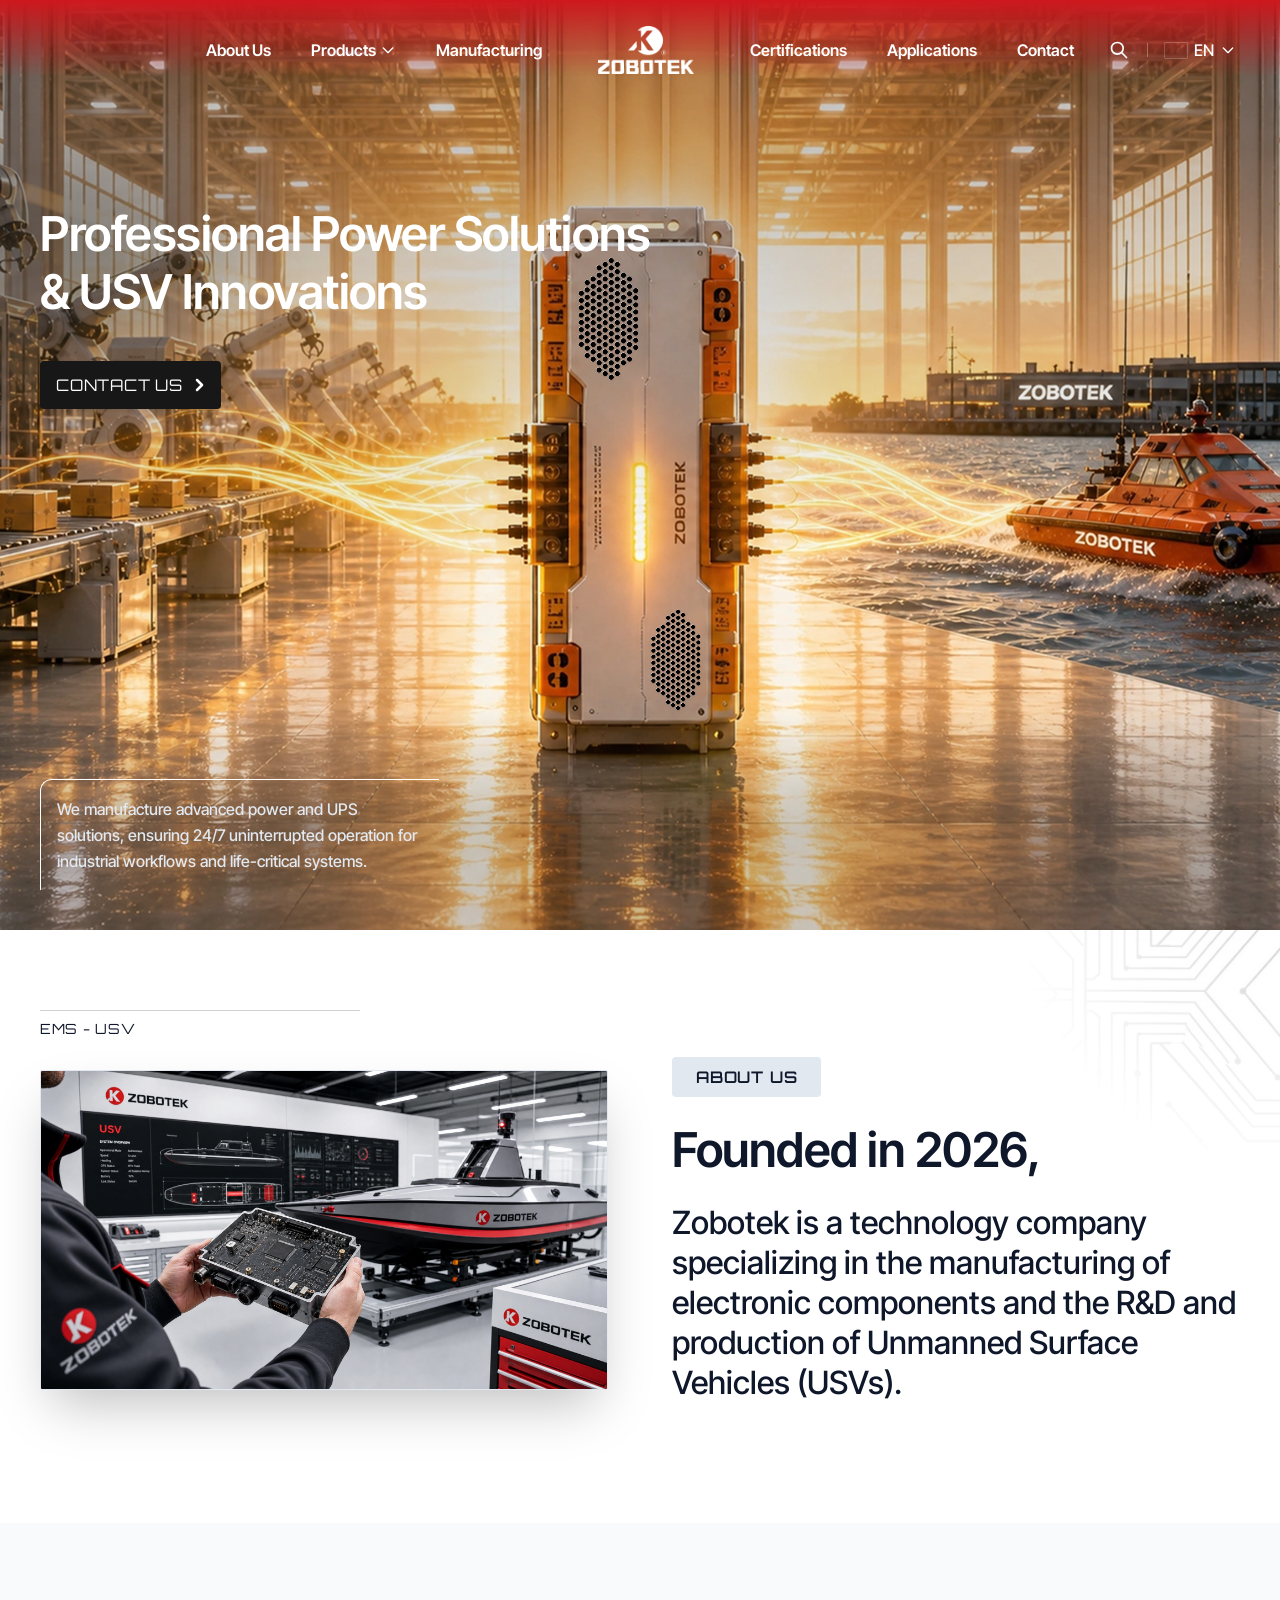
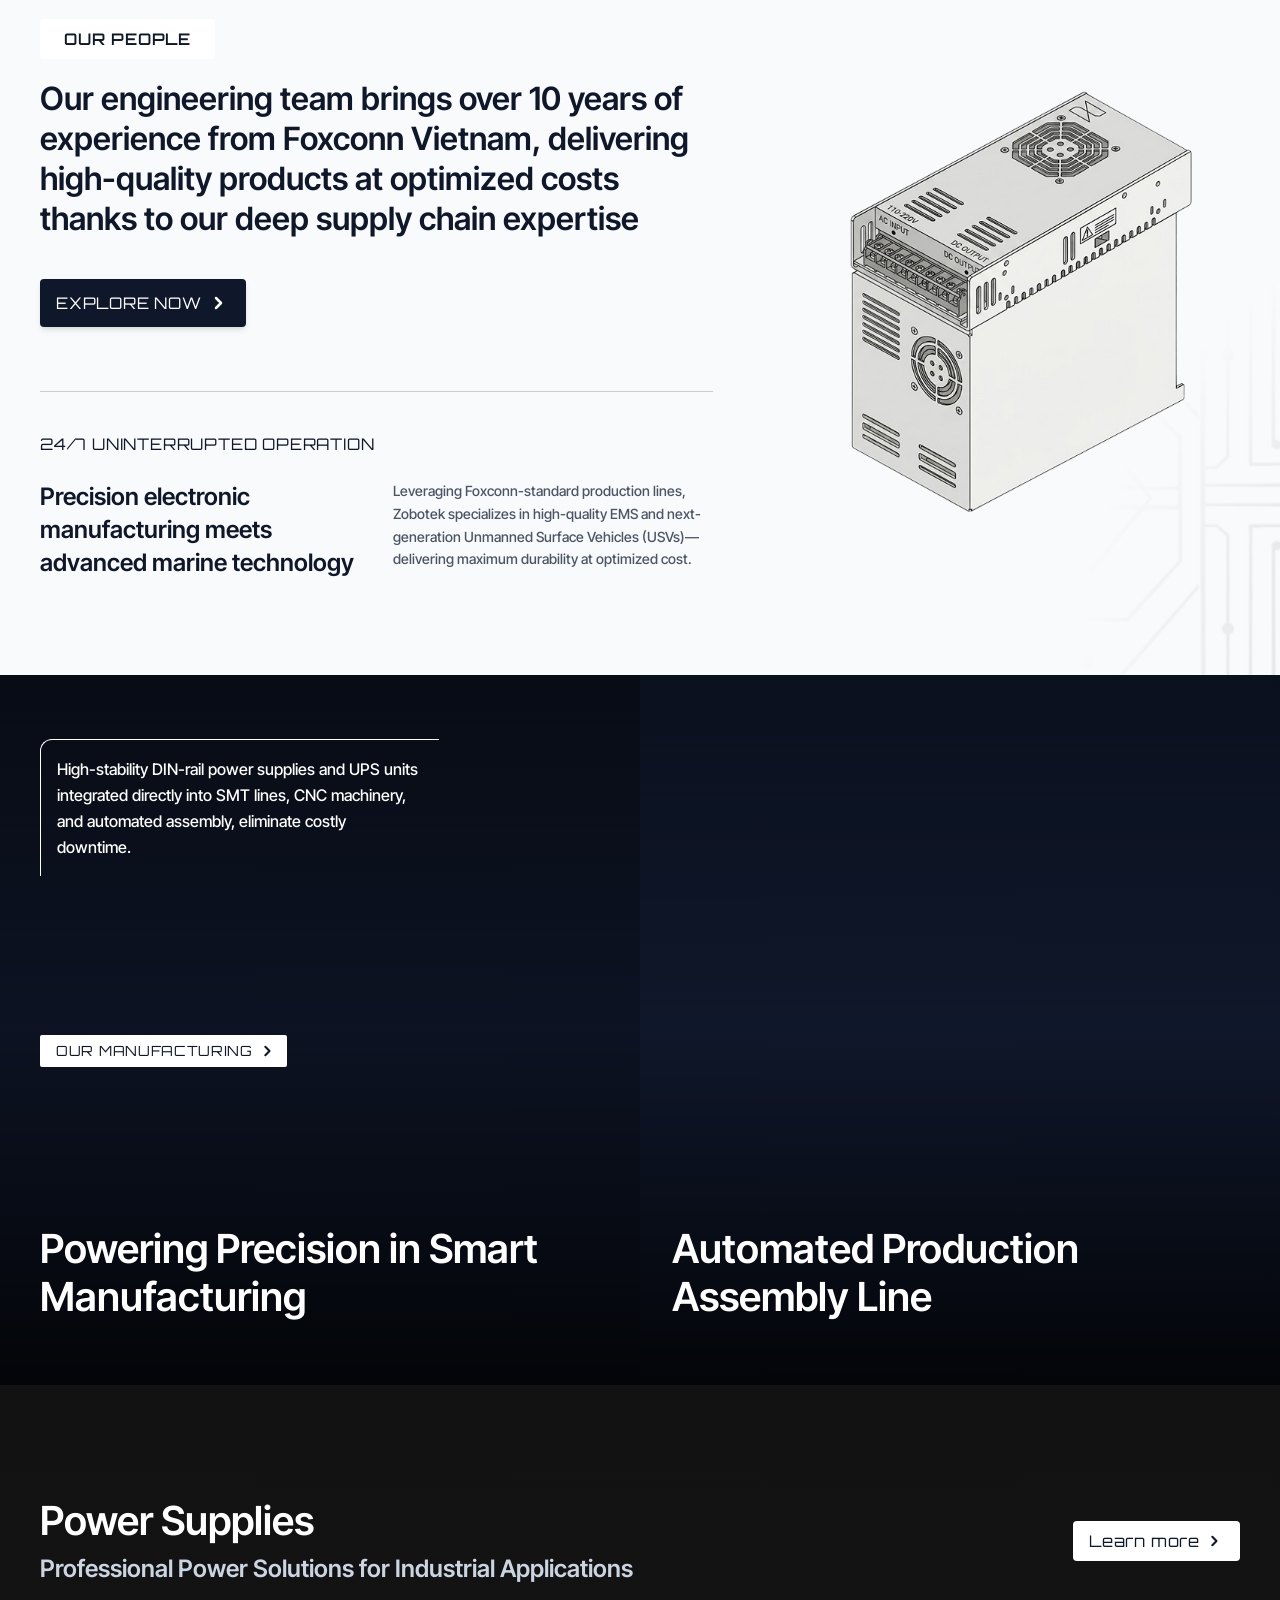
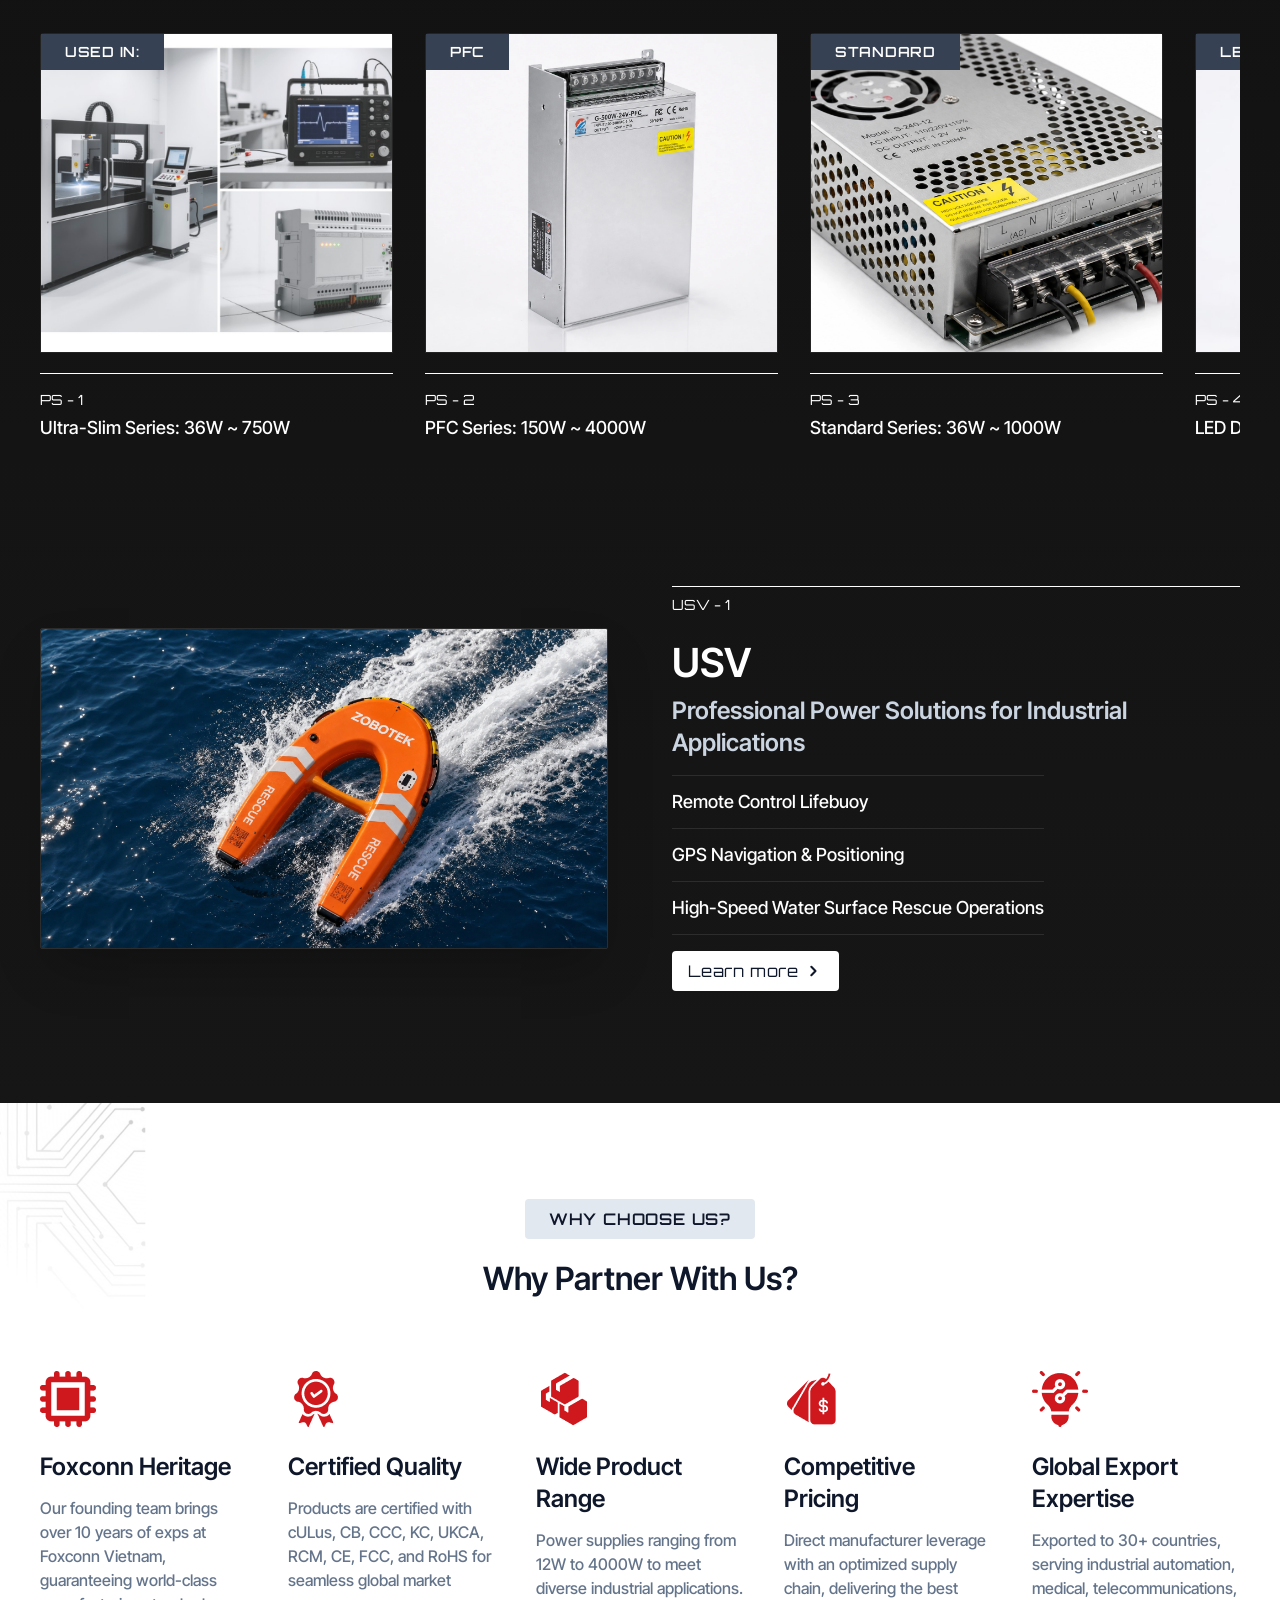
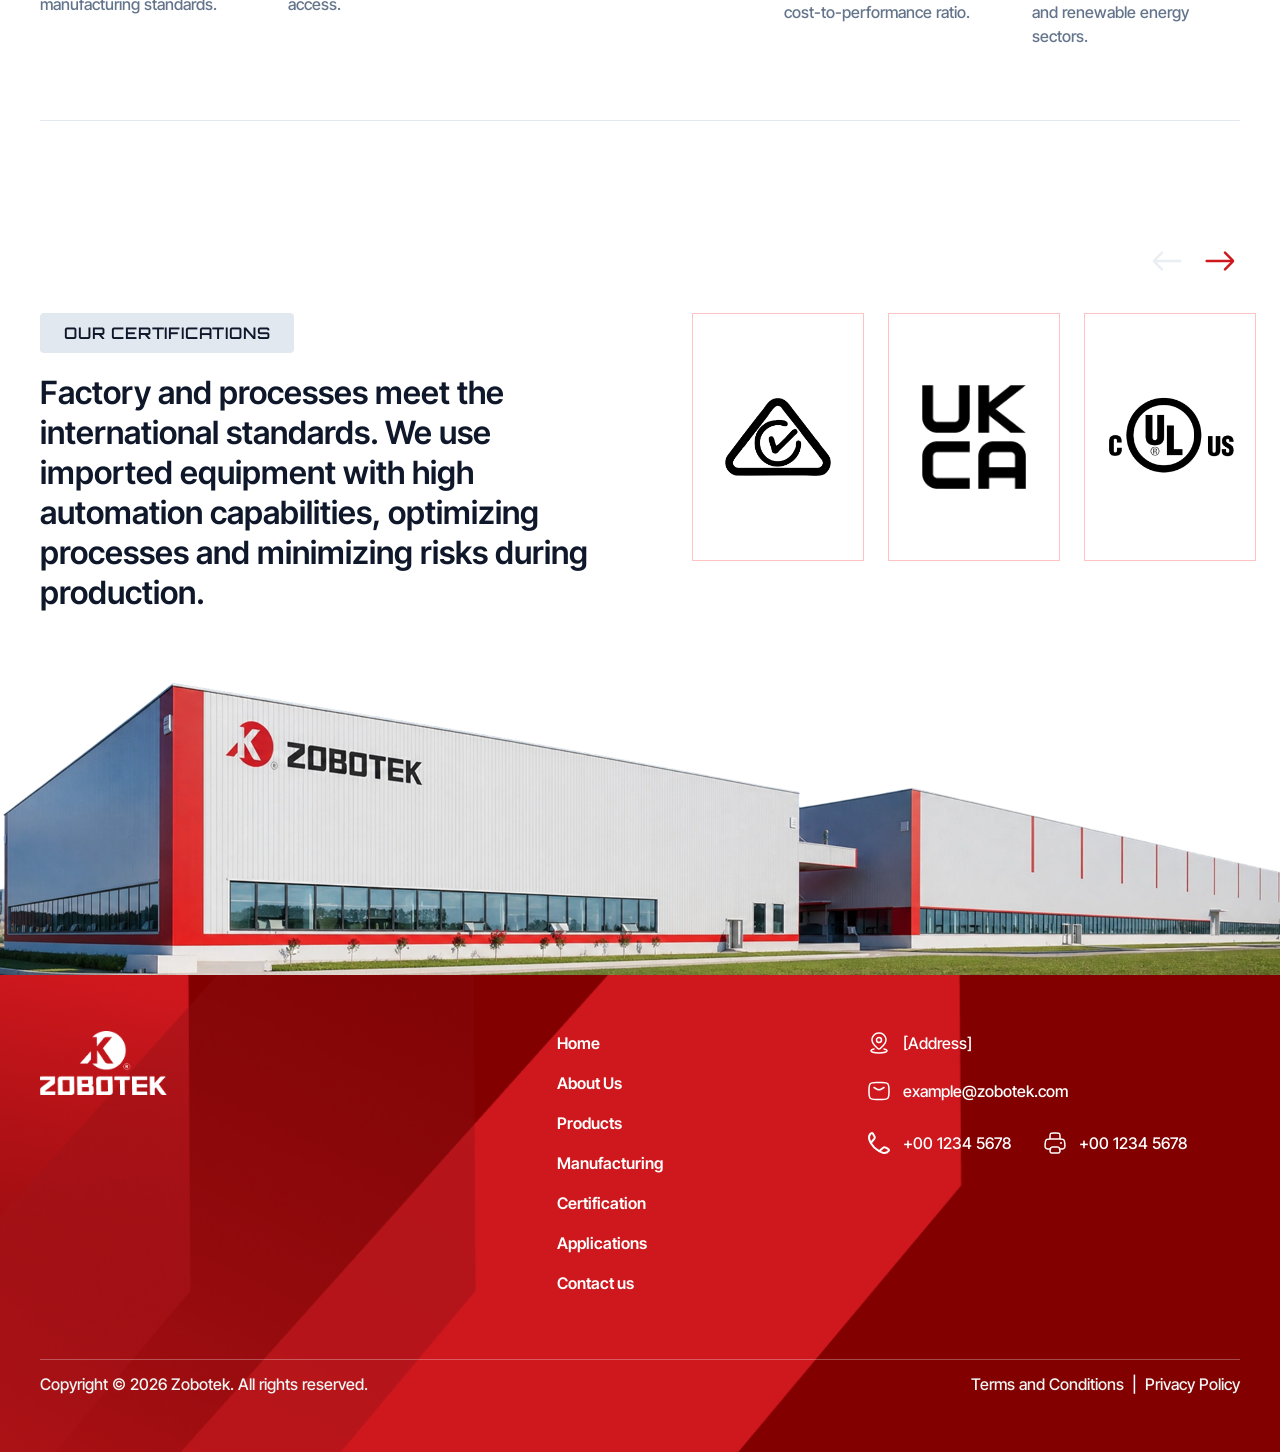
==== commit 80ee9518: "add ui home page" ====
--- a/index.html
+++ b/index.html
@@ -8,7 +8,9 @@
       name="description"
       content="Zobotek specializes in high-quality industrial power supplies, EMS manufacturing, and next-generation Unmanned Surface Vehicles (USVs)."
     />
+    <link rel="stylesheet" href="assets/css/vendor/swiper-bundle.min.css" />
     <link rel="stylesheet" href="assets/css/style.css" />
+    <script defer src="assets/js/vendor/swiper-bundle.min.js"></script>
     <script defer src="assets/js/main.js"></script>
   </head>
   <body
@@ -30,7 +32,7 @@
 
         <!-- Desktop Navigation Links (Centered in the exact middle of header) -->
         <nav
-          class="hidden lg:flex items-center justify-center gap-6 xl:gap-10 2xl:gap-[72px] text-white font-semibold text-sm xl:text-base leading-6 shrink-0"
+          class="hidden lg:flex items-center justify-center gap-6 xl:gap-10 2xl:gap-18 text-white font-semibold text-sm xl:text-base leading-6 shrink-0"
         >
           <!-- Left Links -->
           <a
@@ -428,46 +430,39 @@
       <!-- HERO SECTION -->
       <section
         id="hero"
-        class="relative min-h-[930px] lg:h-[930px] flex flex-col justify-between pb-10 text-white overflow-hidden"
+        class="relative min-h-0 lg:min-h-[930px] lg:h-[930px] flex flex-col justify-between pb-8 sm:pb-10 lg:pb-10 text-white overflow-hidden bg-gray-950"
       >
         <!-- Hero Background Image & Overlays -->
         <div class="absolute inset-0 z-0">
           <img
             src="assets/images/hero-bg.png"
             alt="Zobotek Manufacturing Facility"
-            class="w-full h-full object-cover"
+            class="w-full h-full object-cover object-center"
           />
           <!-- Figma gradient overlay -->
-          <div
-            class="absolute inset-0 bg-gradient-to-b from-black/50 via-transparent to-black/70"
-          ></div>
-          <div
-            class="absolute top-[147px] left-[-10px] w-[569px] h-[223px] bg-red-600/10 blur-3xl pointer-events-none rounded-full"
-          ></div>
+          <div class="hero-overlay"></div>
         </div>
 
         <!-- Main Content (Heading & CTA) -->
-        <div class="container relative z-10 pt-24 lg:pt-[205px]">
-          <div class="max-w-[658px] space-y-10">
-            <h1 class="heading-h1 text-white">
+        <div class="container relative z-10 pt-28 lg:pt-[205px]">
+          <div class="max-w-[658px] space-y-5 sm:space-y-6 lg:space-y-10">
+            <h1
+              class="heading-h1 text-white text-3xl sm:text-4xl lg:text-5xl leading-tight lg:leading-[58px]"
+            >
               Professional Power Solutions<br class="hidden sm:block" />
               &amp; USV Innovations
             </h1>
             <div>
               <a href="#contact" class="btn-dark">
                 <span>CONTACT US</span>
-                <svg
-                  class="w-6 h-6"
-                  fill="none"
-                  stroke="currentColor"
-                  viewBox="0 0 24 24"
-                >
+                <svg class="w-6 h-6" viewBox="0 0 24 24" fill="none">
                   <path
+                    d="M10 17L15 12M15 12L10 7"
+                    stroke="currentColor"
+                    stroke-width="2.5"
                     stroke-linecap="round"
                     stroke-linejoin="round"
-                    stroke-width="2"
-                    d="M14 5l7 7m0 0l-7 7m7-7H3"
-                  />
+                  ></path>
                 </svg>
               </a>
             </div>
@@ -475,10 +470,8 @@
         </div>
 
         <!-- Bottom Feature Box & Decorative Graphic -->
-        <div class="container relative z-10 pt-12 lg:pt-0 mt-auto">
-          <div
-            class="max-w-[399px] p-4 border-t border-l border-white/20 rounded-tl-xl"
-          >
+        <div class="container relative z-10 mt-8 sm:mt-10 lg:mt-auto pt-0">
+          <div class="feature-callout-box">
             <p
               class="text-sm sm:text-base font-medium leading-relaxed text-gray-200"
             >
@@ -493,11 +486,20 @@
       <!-- ABOUT US SECTION -->
       <section
         id="about"
-        class="py-20 lg:py-28 bg-white relative overflow-hidden"
+        class="relative py-16 sm:py-20 lg:pt-20 lg:pb-30 bg-white text-gray-900 overflow-hidden"
       >
-        <div class="container">
+        <!-- Background Image (Inline HTML) -->
+        <div class="absolute inset-0 z-0 pointer-events-none">
+          <img
+            src="assets/images/about-bg.png"
+            alt="About Background Pattern"
+            class="w-full h-full object-cover object-right-top"
+          />
+        </div>
+
+        <div class="container relative z-10">
           <!-- Category Tag -->
-          <div class="mb-12 max-w-xs">
+          <div class="mb-3 sm:mb-4.5 max-w-xs">
             <div class="h-px bg-gray-900/20 mb-2"></div>
             <p
               class="font-orbitron text-sm font-regular tracking-wider text-gray-900 uppercase"
@@ -507,7 +509,7 @@
           </div>
 
           <div
-            class="grid grid-cols-1 lg:grid-cols-12 gap-12 lg:gap-16 items-center"
+            class="grid grid-cols-1 lg:grid-cols-12 gap-10 lg:gap-16 items-center"
           >
             <!-- Left Image Card -->
             <div class="lg:col-span-6">
@@ -537,153 +539,189 @@
       </section>
 
       <!-- OUR PEOPLE & FOXCONN HERITAGE SECTION -->
-      <section id="people" class="py-20 lg:py-28 bg-gray-50 relative">
-        <div class="container">
+      <section
+        id="people"
+        class="relative py-16 sm:py-20 lg:py-24 bg-gray-50 text-gray-900 overflow-hidden"
+      >
+        <!-- Background Image (Inline HTML) -->
+        <div class="absolute inset-0 z-0 pointer-events-none">
+          <img
+            src="assets/images/people-bg.png"
+            alt="People Background Pattern"
+            class="w-full h-full object-cover object-right-center"
+          />
+        </div>
+
+        <div class="container relative z-10">
           <div
-            class="grid grid-cols-1 lg:grid-cols-12 gap-12 lg:gap-16 items-center"
-          >
-            <!-- Left Text & CTA -->
-            <div class="lg:col-span-7 space-y-8">
+            class="grid grid-cols-1 xl:grid-cols-12 gap-12 lg:gap-16 items-center"
+          >
+            <!-- Left Text, CTA & Sub Feature Intro -->
+            <div
+              class="xl:col-span-7 flex flex-col gap-10 sm:gap-14 lg:gap-16 2xl:gap-48"
+            >
+              <!-- Header & CTA -->
+              <div class="flex flex-col items-start gap-5">
+                <div class="badge-tag--white">OUR PEOPLE</div>
+                <h3 class="heading-h3 text-gray-900 mb-5">
+                  Our engineering team brings over 10 years of experience from
+                  Foxconn Vietnam, delivering high-quality products at optimized
+                  costs thanks to our deep supply chain expertise
+                </h3>
+                <div>
+                  <a href="#products" class="btn-explore">
+                    <span>EXPLORE NOW</span>
+                    <svg class="w-6 h-6" viewBox="0 0 24 24" fill="none">
+                      <path
+                        d="M10 17L15 12M15 12L10 7"
+                        stroke="currentColor"
+                        stroke-width="2.5"
+                        stroke-linecap="round"
+                        stroke-linejoin="round"
+                      ></path>
+                    </svg>
+                  </a>
+                </div>
+              </div>
+
+              <!-- Sub Feature Intro (Inside Left Column) -->
               <div
-                class="inline-block bg-white border border-gray-200 px-6 py-2 rounded-xs"
-              >
-                <span
-                  class="font-orbitron font-semibold text-base text-gray-900 tracking-wider"
-                  >OUR PEOPLE</span
+                class="pt-8 sm:pt-10 border-t border-gray-900/20 space-y-4 sm:space-y-6"
+              >
+                <div>
+                  <p
+                    class="font-orbitron text-base font-regular text-gray-900 tracking-wider uppercase"
+                  >
+                    24/7 uninterrupted operation
+                  </p>
+                </div>
+                <div
+                  class="grid grid-cols-1 sm:grid-cols-12 gap-6 sm:gap-8 2xl:gap-24 items-start"
                 >
-              </div>
-              <h3 class="heading-h3 text-gray-900">
-                Our engineering team brings over 10 years of experience from
-                Foxconn Vietnam, delivering high-quality products at optimized
-                costs thanks to our deep supply chain expertise
-              </h3>
-              <div>
-                <a href="#products" class="btn-explore">
-                  <span>EXPLORE NOW</span>
-                  <svg
-                    class="w-6 h-6"
-                    fill="none"
-                    stroke="currentColor"
-                    viewBox="0 0 24 24"
+                  <div class="sm:col-span-6">
+                    <h4
+                      class="text-xl sm:text-2xl font-semibold leading-snug text-gray-900"
+                    >
+                      Precision electronic manufacturing meets advanced marine
+                      technology
+                    </h4>
+                  </div>
+                  <div
+                    class="sm:col-span-6 text-gray-600 font-medium text-sm leading-relaxed"
                   >
-                    <path
-                      stroke-linecap="round"
-                      stroke-linejoin="round"
-                      stroke-width="2"
-                      d="M14 5l7 7m0 0l-7 7m7-7H3"
-                    />
-                  </svg>
-                </a>
+                    Leveraging Foxconn-standard production lines, Zobotek
+                    specializes in high-quality EMS and next-generation Unmanned
+                    Surface Vehicles (USVs)—delivering maximum durability at
+                    optimized cost.
+                  </div>
+                </div>
               </div>
             </div>
 
             <!-- Right Image Container -->
-            <div class="lg:col-span-5">
-              <div
-                class="relative rounded-xs overflow-hidden shadow-xl border border-gray-200 bg-white"
-              >
-                <img
-                  src="assets/images/people-equipment.png"
-                  alt="Zobotek Precision Power Equipment"
-                  class="w-full h-auto object-cover"
-                />
-              </div>
-            </div>
-          </div>
-
-          <!-- Sub Feature Intro -->
-          <div
-            class="mt-20 pt-10 border-t border-gray-300 grid grid-cols-1 md:grid-cols-12 gap-8 items-start"
-          >
-            <div class="md:col-span-4">
+            <div
+              class="xl:col-span-5 flex items-center justify-center xl:justify-end"
+            >
+              <img
+                src="assets/images/people-equipment.png"
+                alt="Zobotek Precision Power Equipment"
+                class="w-full max-w-[480px] xl:max-w-none h-auto object-contain"
+              />
+            </div>
+          </div>
+        </div>
+      </section>
+
+      <!-- DUAL MANUFACTURING BANNER SECTION -->
+      <section
+        id="manufacturing"
+        class="relative py-0 bg-gray-900 text-white overflow-hidden"
+      >
+        <!-- Background Full-Bleed Media Grid -->
+        <div
+          class="absolute inset-0 grid grid-cols-1 md:grid-cols-2 z-0 pointer-events-none"
+        >
+          <!-- Left Media Panel -->
+          <div class="relative w-full h-full overflow-hidden">
+            <video
+              autoplay
+              loop
+              muted
+              playsinline
+              class="absolute inset-0 w-full h-full object-cover z-0"
+            >
+              <source
+                src="assets/video/sunset_cloud_mountain.mp4"
+                type="video/mp4"
+              />
+            </video>
+            <!-- Dark Gradient Overlay -->
+            <div
+              class="absolute inset-0 bg-gradient-to-b from-black/50 via-black/20 to-black/80 z-10"
+            ></div>
+          </div>
+
+          <!-- Right Media Panel -->
+          <div class="relative w-full h-full overflow-hidden">
+            <video
+              autoplay
+              loop
+              muted
+              playsinline
+              class="absolute inset-0 w-full h-full object-cover z-0"
+            >
+              <source
+                src="assets/video/sunset_cloud_mountain.mp4"
+                type="video/mp4"
+              />
+            </video>
+            <!-- Dark Gradient Overlay -->
+            <div
+              class="absolute inset-0 bg-gradient-to-b from-black/30 via-transparent to-black/80 z-10"
+            ></div>
+          </div>
+        </div>
+
+        <!-- Global Container Content Alignment Grid -->
+        <div
+          class="container relative z-10 grid grid-cols-1 md:grid-cols-2 gap-12 lg:gap-16 pointer-events-auto"
+        >
+          <!-- Left Content Panel -->
+          <div class="banner-panel justify-between items-start">
+            <!-- Top Feature Box -->
+            <div class="feature-callout-box">
               <p
-                class="font-orbitron text-sm font-regular text-gray-900 tracking-wider uppercase mb-1"
-              >
-                24/7 uninterrupted operation
-              </p>
-              <h4
-                class="text-xl sm:text-2xl font-semibold leading-snug text-gray-900"
-              >
-                Precision electronic manufacturing meets advanced marine
-                technology
-              </h4>
-            </div>
-            <div
-              class="md:col-span-8 text-gray-600 font-medium text-sm sm:text-base leading-relaxed"
-            >
-              Leveraging Foxconn-standard production lines, Zobotek specializes
-              in high-quality EMS and next-generation Unmanned Surface Vehicles
-              (USVs)—delivering maximum durability at optimized cost.
-            </div>
-          </div>
-        </div>
-      </section>
-
-      <!-- DUAL MANUFACTURING BANNER SECTION -->
-      <section id="manufacturing" class="py-0 bg-gray-900 text-white">
-        <div class="grid grid-cols-1 md:grid-cols-2">
-          <!-- Left Banner Card -->
-          <div
-            class="relative min-h-[500px] lg:min-h-[710px] flex flex-col justify-between p-8 sm:p-16 bg-cover bg-center"
-            style="
-              background-image:
-                linear-gradient(
-                  to bottom,
-                  rgba(0, 0, 0, 0.5),
-                  rgba(0, 0, 0, 0.8)
-                ),
-                url(&quot;assets/images/factory-bg.png&quot;);
-            "
-          >
-            <div
-              class="max-w-md bg-black/50 p-4 rounded-xs border border-white/10 backdrop-blur-xs"
-            >
-              <p class="text-sm font-medium text-gray-200 leading-relaxed">
+                class="text-sm sm:text-base font-medium leading-relaxed text-white"
+              >
                 High-stability DIN-rail power supplies and UPS units integrated
                 directly into SMT lines, CNC machinery, and automated assembly,
                 eliminate costly downtime.
               </p>
             </div>
+            <a href="" class="btn-light-sm">
+              <span>OUR MANUFACTURING</span>
+              <svg class="w-5 h-5" viewBox="0 0 24 24" fill="none">
+                <path
+                  d="M10 17L15 12M15 12L10 7"
+                  stroke="currentColor"
+                  stroke-width="2.5"
+                  stroke-linecap="round"
+                  stroke-linejoin="round"
+                ></path>
+              </svg>
+            </a>
+            <h2 class="heading-h2 text-white">
+              Powering Precision in Smart Manufacturing
+            </h2>
+          </div>
+
+          <!-- Right Content Panel -->
+          <div class="banner-panel justify-end">
+            <!-- Bottom Content (Heading) -->
             <div class="space-y-4">
-              <div
-                class="inline-flex items-center gap-2 bg-white text-gray-900 px-4 py-1.5 rounded-xs font-orbitron font-normal text-sm tracking-wider"
-              >
-                <span>OUR MANUFACTURING</span>
-                <svg
-                  class="w-4 h-4"
-                  fill="none"
-                  stroke="currentColor"
-                  viewBox="0 0 24 24"
-                >
-                  <path
-                    stroke-linecap="round"
-                    stroke-linejoin="round"
-                    stroke-width="2"
-                    d="M19 9l-7 7-7-7"
-                  />
-                </svg>
-              </div>
-              <h2 class="heading-h2">
-                Powering Precision in Smart Manufacturing
+              <h2 class="heading-h2 text-white">
+                Automated Production Assembly Line
               </h2>
-            </div>
-          </div>
-
-          <!-- Right Banner Card -->
-          <div
-            class="relative min-h-[500px] lg:min-h-[710px] flex flex-col justify-end p-8 sm:p-16 bg-cover bg-center"
-            style="
-              background-image:
-                linear-gradient(
-                  to bottom,
-                  rgba(0, 0, 0, 0.3),
-                  rgba(0, 0, 0, 0.8)
-                ),
-                url(&quot;assets/images/hero-bg.png&quot;);
-            "
-          >
-            <div class="space-y-4">
-              <h2 class="heading-h2">Automated Production Assembly Line</h2>
             </div>
           </div>
         </div>
@@ -696,10 +734,10 @@
       >
         <div class="container space-y-24">
           <!-- POWER SUPPLIES CAROUSEL / GRID -->
-          <div class="space-y-12">
+          <div class="space-y-12 2xl:space-y-18">
             <!-- Header Bar -->
             <div
-              class="flex flex-col sm:flex-row items-start sm:items-end justify-between gap-6 border-b border-white/10 pb-6"
+              class="flex flex-col sm:flex-row items-start sm:items-center justify-between gap-6"
             >
               <div class="space-y-2 max-w-2xl">
                 <h2 class="heading-h2">Power Supplies</h2>
@@ -709,147 +747,155 @@
               </div>
               <a href="#contact" class="btn-light shrink-0">
                 <span>Learn more</span>
-                <svg
-                  class="w-5 h-5"
-                  fill="none"
-                  stroke="currentColor"
-                  viewBox="0 0 24 24"
-                >
+                <svg class="w-5 h-5" viewBox="0 0 24 24" fill="none">
                   <path
+                    d="M10 17L15 12M15 12L10 7"
+                    stroke="currentColor"
+                    stroke-width="2.5"
                     stroke-linecap="round"
                     stroke-linejoin="round"
-                    stroke-width="2"
-                    d="M14 5l7 7m0 0l-7 7m7-7H3"
-                  />
+                  ></path>
                 </svg>
               </a>
             </div>
 
-            <!-- Product Cards Grid -->
-            <div class="grid grid-cols-1 sm:grid-cols-2 lg:grid-cols-4 gap-8">
-              <!-- Card 1: Ultra-Slim -->
-              <div
-                class="group flex flex-col bg-gray-900/60 border border-red-400/80 rounded-xs overflow-hidden transition-all duration-300 hover:border-red-500"
-              >
-                <div class="product-card-img">
-                  <img
-                    src="assets/images/product-ps1.png"
-                    alt="Ultra-Slim Series Power Supply"
-                    class="w-full h-full object-cover group-hover:scale-105 transition-transform duration-500"
-                  />
-                  <div
-                    class="absolute top-0 left-0 bg-primary px-6 py-2 text-white font-orbitron font-semibold text-sm tracking-wider"
-                  >
-                    USED IN:
-                  </div>
-                  <div
-                    class="absolute inset-0 bg-black/40 opacity-0 group-hover:opacity-100 transition-opacity flex items-center justify-center"
-                  >
-                    <span
-                      class="inline-flex items-center gap-2 bg-gray-900 text-white px-4 py-2 rounded-xs font-orbitron text-sm"
-                    >
-                      EXPLORE NOW &rarr;
-                    </span>
-                  </div>
+            <!-- Product Cards Swiper Carousel -->
+            <div class="swiper products-swiper">
+              <div class="swiper-wrapper">
+                <!-- Card 1: Ultra-Slim -->
+                <div class="swiper-slide h-auto">
+                  <a href="#contact" class="product-card group h-full">
+                    <div class="product-card-img">
+                      <img
+                        src="assets/images/product-ps1.png"
+                        alt="Ultra-Slim Series Power Supply"
+                        class="w-full h-full object-cover group-hover:scale-105 transition-transform duration-500"
+                      />
+                      <div class="product-card-badge">USED IN:</div>
+                      <div class="product-card-overlay">
+                        <span class="btn-card-explore">
+                          <span>EXPLORE NOW</span>
+                          <svg class="w-5 h-5" viewBox="0 0 24 24" fill="none">
+                            <path
+                              d="M10 17L15 12M15 12L10 7"
+                              stroke="currentColor"
+                              stroke-width="2.5"
+                              stroke-linecap="round"
+                              stroke-linejoin="round"
+                            ></path>
+                          </svg>
+                        </span>
+                      </div>
+                    </div>
+                    <div class="product-card-info">
+                      <p class="font-orbitron text-sm text-white">PS - 1</p>
+                      <h3 class="font-medium text-lg text-white">
+                        Ultra-Slim Series: 36W ~ 750W
+                      </h3>
+                    </div>
+                  </a>
                 </div>
-                <div class="p-6 border-t border-white/10 space-y-2 mt-auto">
-                  <p class="font-orbitron text-xs text-gray-400">PS - 1</p>
-                  <h3 class="font-medium text-lg text-white">
-                    Ultra-Slim Series: 36W ~ 750W
-                  </h3>
+
+                <!-- Card 2: PFC Series -->
+                <div class="swiper-slide h-auto">
+                  <a href="#contact" class="product-card group h-full">
+                    <div class="product-card-img">
+                      <img
+                        src="assets/images/product-ps2.png"
+                        alt="PFC Series Power Supply"
+                        class="w-full h-full object-cover group-hover:scale-105 transition-transform duration-500"
+                      />
+                      <div class="product-card-badge">PFC</div>
+                      <div class="product-card-overlay">
+                        <span class="btn-card-explore">
+                          <span>EXPLORE NOW</span>
+                          <svg class="w-5 h-5" viewBox="0 0 24 24" fill="none">
+                            <path
+                              d="M10 17L15 12M15 12L10 7"
+                              stroke="currentColor"
+                              stroke-width="2.5"
+                              stroke-linecap="round"
+                              stroke-linejoin="round"
+                            ></path>
+                          </svg>
+                        </span>
+                      </div>
+                    </div>
+                    <div class="product-card-info">
+                      <p class="font-orbitron text-sm text-white">PS - 2</p>
+                      <h3 class="font-medium text-lg text-white">
+                        PFC Series: 150W ~ 4000W
+                      </h3>
+                    </div>
+                  </a>
                 </div>
-              </div>
-
-              <!-- Card 2: PFC Series -->
-              <div class="product-card">
-                <div class="product-card-img">
-                  <img
-                    src="assets/images/product-ps2.png"
-                    alt="PFC Series Power Supply"
-                    class="w-full h-full object-cover group-hover:scale-105 transition-transform duration-500"
-                  />
-                  <div
-                    class="absolute top-0 left-0 bg-gray-700 px-6 py-2 text-white font-orbitron font-semibold text-sm tracking-wider"
-                  >
-                    PFC
-                  </div>
-                  <div
-                    class="absolute inset-0 bg-black/40 opacity-0 group-hover:opacity-100 transition-opacity flex items-center justify-center"
-                  >
-                    <span
-                      class="inline-flex items-center gap-2 bg-gray-900 text-white px-4 py-2 rounded-xs font-orbitron text-sm"
-                    >
-                      EXPLORE NOW &rarr;
-                    </span>
-                  </div>
+
+                <!-- Card 3: Standard Series -->
+                <div class="swiper-slide h-auto">
+                  <a href="#contact" class="product-card group h-full">
+                    <div class="product-card-img">
+                      <img
+                        src="assets/images/product-ps3.png"
+                        alt="Standard Series Power Supply"
+                        class="w-full h-full object-cover group-hover:scale-105 transition-transform duration-500"
+                      />
+                      <div class="product-card-badge">STANDARD</div>
+                      <div class="product-card-overlay">
+                        <span class="btn-card-explore">
+                          <span>EXPLORE NOW</span>
+                          <svg class="w-5 h-5" viewBox="0 0 24 24" fill="none">
+                            <path
+                              d="M10 17L15 12M15 12L10 7"
+                              stroke="currentColor"
+                              stroke-width="2.5"
+                              stroke-linecap="round"
+                              stroke-linejoin="round"
+                            ></path>
+                          </svg>
+                        </span>
+                      </div>
+                    </div>
+                    <div class="product-card-info">
+                      <p class="font-orbitron text-sm text-white">PS - 3</p>
+                      <h3 class="font-medium text-lg text-white">
+                        Standard Series: 36W ~ 1000W
+                      </h3>
+                    </div>
+                  </a>
                 </div>
-                <div class="p-6 border-t border-white/10 space-y-2 mt-auto">
-                  <p class="font-orbitron text-xs text-gray-400">PS - 2</p>
-                  <h3 class="font-medium text-lg text-white">
-                    PFC Series: 150W ~ 4000W
-                  </h3>
-                </div>
-              </div>
-
-              <!-- Card 3: Standard Series -->
-              <div class="product-card">
-                <div class="product-card-img">
-                  <img
-                    src="assets/images/product-ps3.png"
-                    alt="Standard Series Power Supply"
-                    class="w-full h-full object-cover group-hover:scale-105 transition-transform duration-500"
-                  />
-                  <div
-                    class="absolute top-0 left-0 bg-gray-700 px-6 py-2 text-white font-orbitron font-semibold text-sm tracking-wider"
-                  >
-                    STANDARD
-                  </div>
-                  <div
-                    class="absolute inset-0 bg-black/40 opacity-0 group-hover:opacity-100 transition-opacity flex items-center justify-center"
-                  >
-                    <span
-                      class="inline-flex items-center gap-2 bg-gray-900 text-white px-4 py-2 rounded-xs font-orbitron text-sm"
-                    >
-                      EXPLORE NOW &rarr;
-                    </span>
-                  </div>
-                </div>
-                <div class="p-6 border-t border-white/10 space-y-2 mt-auto">
-                  <p class="font-orbitron text-xs text-gray-400">PS - 3</p>
-                  <h3 class="font-medium text-lg text-white">
-                    Standard Series: 36W ~ 1000W
-                  </h3>
-                </div>
-              </div>
-
-              <!-- Card 4: LED Driver Series -->
-              <div class="product-card">
-                <div class="product-card-img">
-                  <img
-                    src="assets/images/product-ps4.png"
-                    alt="LED Driver Series Power Supply"
-                    class="w-full h-full object-cover group-hover:scale-105 transition-transform duration-500"
-                  />
-                  <div
-                    class="absolute top-0 left-0 bg-gray-700 px-6 py-2 text-white font-orbitron font-semibold text-sm tracking-wider"
-                  >
-                    LED
-                  </div>
-                  <div
-                    class="absolute inset-0 bg-black/40 opacity-0 group-hover:opacity-100 transition-opacity flex items-center justify-center"
-                  >
-                    <span
-                      class="inline-flex items-center gap-2 bg-gray-900 text-white px-4 py-2 rounded-xs font-orbitron text-sm"
-                    >
-                      EXPLORE NOW &rarr;
-                    </span>
-                  </div>
-                </div>
-                <div class="p-6 border-t border-white/10 space-y-2 mt-auto">
-                  <p class="font-orbitron text-xs text-gray-400">PS - 4</p>
-                  <h3 class="font-medium text-lg text-white">
-                    LED Driver Series: 12W ~ 600W
-                  </h3>
+
+                <!-- Card 4: LED Driver Series -->
+                <div class="swiper-slide h-auto">
+                  <a href="#contact" class="product-card group h-full">
+                    <div class="product-card-img">
+                      <img
+                        src="assets/images/product-ps4.png"
+                        alt="LED Driver Series Power Supply"
+                        class="w-full h-full object-cover group-hover:scale-105 transition-transform duration-500"
+                      />
+                      <div class="product-card-badge">LED</div>
+                      <div class="product-card-overlay">
+                        <span class="btn-card-explore">
+                          <span>EXPLORE NOW</span>
+                          <svg class="w-5 h-5" viewBox="0 0 24 24" fill="none">
+                            <path
+                              d="M10 17L15 12M15 12L10 7"
+                              stroke="currentColor"
+                              stroke-width="2.5"
+                              stroke-linecap="round"
+                              stroke-linejoin="round"
+                            ></path>
+                          </svg>
+                        </span>
+                      </div>
+                    </div>
+                    <div class="product-card-info">
+                      <p class="font-orbitron text-sm text-white">PS - 4</p>
+                      <h3 class="font-medium text-lg text-white">
+                        LED Driver Series: 12W ~ 600W
+                      </h3>
+                    </div>
+                  </a>
                 </div>
               </div>
             </div>
@@ -858,74 +904,58 @@
           <!-- USV INNOVATIONS SUBSECTION -->
           <div
             id="products-usv"
-            class="grid grid-cols-1 lg:grid-cols-12 gap-12 items-center border-t border-white/10 pt-16"
+            class="grid grid-cols-1 lg:grid-cols-12 gap-10 lg:gap-16 items-center 2xl:items-stretch pt-8 sm:pt-12"
           >
             <!-- Left Product Image -->
             <div class="lg:col-span-6">
               <div
-                class="relative rounded-xs overflow-hidden shadow-2xl border border-white/10"
+                class="relative rounded-xs overflow-hidden shadow-2xl border border-white/10 h-full"
               >
                 <img
                   src="assets/images/product-usv.png"
                   alt="Remote Control Lifebuoy USV"
-                  class="w-full h-auto object-cover"
+                  class="w-full h-full object-cover"
                 />
               </div>
             </div>
 
             <!-- Right Specifications & Detail -->
-            <div class="lg:col-span-6 space-y-8">
-              <div class="space-y-2">
-                <p
-                  class="font-orbitron text-sm text-gray-400 uppercase tracking-widest border-b border-white/10 pb-2"
-                >
-                  USV - 1
-                </p>
-                <h3 class="text-3xl sm:text-4xl font-semibold text-white">
-                  USV
-                </h3>
-                <p class="text-xl sm:text-2xl font-semibold text-gray-300">
-                  Professional Power Solutions for Industrial Applications
-                </p>
-              </div>
-
-              <!-- Bullet List with Lines -->
-              <ul class="space-y-4 font-medium text-lg text-gray-200">
-                <li
-                  class="border-t border-b border-white/10 py-3 flex items-center justify-between"
-                >
-                  <span>Remote Control Lifebuoy</span>
-                  <span class="text-primary">&bull;</span>
-                </li>
-                <li
-                  class="border-b border-white/10 py-3 flex items-center justify-between"
-                >
-                  <span>GPS Navigation &amp; Positioning</span>
-                  <span class="text-primary">&bull;</span>
-                </li>
-                <li
-                  class="border-b border-white/10 py-3 flex items-center justify-between"
-                >
-                  <span>High-Speed Water Surface Rescue Operations</span>
-                  <span class="text-primary">&bull;</span>
-                </li>
+            <div
+              class="lg:col-span-6 flex flex-col justify-between gap-4 2xl:gap-0 items-start space-y-6 lg:space-y-0"
+            >
+              <!-- Top Tag & Header -->
+              <div class="space-y-6 w-full">
+                <div class="border-t border-white pt-2 space-y-1">
+                  <p class="font-orbitron text-sm text-white">USV - 1</p>
+                </div>
+                <div class="space-y-2">
+                  <h2 class="heading-h2 text-white">USV</h2>
+                  <p class="text-xl sm:text-2xl font-semibold text-gray-300">
+                    Professional Power Solutions for Industrial Applications
+                  </p>
+                </div>
+              </div>
+
+              <!-- List with Line Dividers (Figma Frame 2147262609) -->
+              <ul
+                class="border-t border-b border-white/10 divide-y divide-white/10 font-medium text-base sm:text-lg text-white"
+              >
+                <li class="py-3">Remote Control Lifebuoy</li>
+                <li class="py-3">GPS Navigation &amp; Positioning</li>
+                <li class="py-3">High-Speed Water Surface Rescue Operations</li>
               </ul>
 
               <div>
                 <a href="#contact" class="btn-light">
                   <span>Learn more</span>
-                  <svg
-                    class="w-5 h-5"
-                    fill="none"
-                    stroke="currentColor"
-                    viewBox="0 0 24 24"
-                  >
+                  <svg class="w-5 h-5" viewBox="0 0 24 24" fill="none">
                     <path
+                      d="M10 17L15 12M15 12L10 7"
+                      stroke="currentColor"
+                      stroke-width="2.5"
                       stroke-linecap="round"
                       stroke-linejoin="round"
-                      stroke-width="2"
-                      d="M14 5l7 7m0 0l-7 7m7-7H3"
-                    />
+                    ></path>
                   </svg>
                 </a>
               </div>
@@ -935,268 +965,268 @@
       </section>
 
       <!-- WHY PARTNER WITH US SECTION -->
-      <section id="why-us" class="py-20 lg:py-28 bg-white text-gray-900">
-        <div class="container space-y-16">
+      <section
+        id="why-us"
+        class="relative py-12 lg:pt-24 lg:pb-18 bg-white text-gray-900 overflow-hidden"
+      >
+        <!-- Background Image (Inline HTML) -->
+        <div class="absolute inset-0 z-0 pointer-events-none">
+          <img
+            src="assets/images/why-us-bg.png"
+            alt="Why Choose Us Background Pattern"
+            class="w-full h-auto object-contain object-center"
+          />
+        </div>
+
+        <div class="container relative z-10 space-y-12 lg:space-y-[72px]">
           <!-- Header -->
-          <div class="text-center space-y-4 max-w-xl mx-auto">
+          <div class="text-center space-y-5 max-w-xl mx-auto">
             <div class="badge-tag">WHY CHOOSE US?</div>
-            <h2 class="text-3xl sm:text-4xl font-semibold leading-tight">
+            <h2 class="heading-h3 text-gray-900">
               Why Partner With Us?
             </h2>
           </div>
 
           <!-- 5 Feature Columns -->
-          <div class="grid grid-cols-1 sm:grid-cols-2 lg:grid-cols-5 gap-8">
+          <div
+            class="grid grid-cols-1 sm:grid-cols-2 xl:grid-cols-5 gap-8 lg:gap-10"
+          >
             <!-- Item 1 -->
-            <div class="space-y-4">
-              <div
-                class="w-14 h-14 rounded-xs bg-red-50 text-primary flex items-center justify-center"
-              >
-                <svg
-                  class="w-8 h-8"
-                  fill="none"
-                  stroke="currentColor"
-                  viewBox="0 0 24 24"
-                >
-                  <path
-                    stroke-linecap="round"
-                    stroke-linejoin="round"
-                    stroke-width="1.5"
-                    d="M19 21V5a2 2 0 00-2-2H7a2 2 0 00-2 2v16m14 0h2m-2 0h-5m-9 0H3m2 0h5m0 0h4m-4 0V11m0 0V7m0 4h4M9 7h4"
-                  />
-                </svg>
-              </div>
-              <h3 class="text-xl font-semibold leading-snug">
-                Foxconn Heritage
-              </h3>
-              <p class="text-sm font-medium text-gray-500 leading-relaxed">
-                Our founding team brings over 10 years of exps at Foxconn
-                Vietnam, guaranteeing world-class manufacturing standards.
-              </p>
+            <div class="feature-card">
+              <div class="feature-card-icon">
+                <img
+                  src="assets/images/choose-us1.png"
+                  alt="Foxconn Heritage"
+                  class="w-14 h-14 object-contain"
+                />
+              </div>
+              <div class="feature-card-body">
+                <h3 class="feature-card-title">Foxconn Heritage</h3>
+                <p class="feature-card-desc">
+                  Our founding team brings over 10 years of exps at Foxconn
+                  Vietnam, guaranteeing world-class manufacturing standards.
+                </p>
+              </div>
             </div>
 
             <!-- Item 2 -->
-            <div class="space-y-4">
-              <div
-                class="w-14 h-14 rounded-xs bg-red-50 text-primary flex items-center justify-center"
-              >
-                <svg
-                  class="w-8 h-8"
-                  fill="none"
-                  stroke="currentColor"
-                  viewBox="0 0 24 24"
-                >
-                  <path
-                    stroke-linecap="round"
-                    stroke-linejoin="round"
-                    stroke-width="1.5"
-                    d="M9 12l2 2 4-4m6 2a9 9 0 11-18 0 9 9 0 0118 0z"
-                  />
-                </svg>
-              </div>
-              <h3 class="text-xl font-semibold leading-snug">
-                Certified Quality
-              </h3>
-              <p class="text-sm font-medium text-gray-500 leading-relaxed">
-                Products are certified with cULus, CB, CCC, KC, UKCA, RCM, CE,
-                FCC, and RoHS for seamless global market access.
-              </p>
+            <div class="feature-card">
+              <div class="feature-card-icon">
+                <img
+                  src="assets/images/choose-us2.png"
+                  alt="Certified Quality"
+                  class="w-14 h-14 object-contain"
+                />
+              </div>
+              <div class="feature-card-body">
+                <h3 class="feature-card-title">Certified Quality</h3>
+                <p class="feature-card-desc">
+                  Products are certified with cULus, CB, CCC, KC, UKCA, RCM, CE,
+                  FCC, and RoHS for seamless global market access.
+                </p>
+              </div>
             </div>
 
             <!-- Item 3 -->
-            <div class="space-y-4">
-              <div
-                class="w-14 h-14 rounded-xs bg-red-50 text-primary flex items-center justify-center"
-              >
-                <svg
-                  class="w-8 h-8"
-                  fill="none"
-                  stroke="currentColor"
-                  viewBox="0 0 24 24"
-                >
-                  <path
-                    stroke-linecap="round"
-                    stroke-linejoin="round"
-                    stroke-width="1.5"
-                    d="M20 7l-8-4-8 4m16 0l-8 4m8-4v10l-8 4m0-10L4 7m8 4v10M4 7v10l8 4"
-                  />
-                </svg>
-              </div>
-              <h3 class="text-xl font-semibold leading-snug">
-                Wide Product Range
-              </h3>
-              <p class="text-sm font-medium text-gray-500 leading-relaxed">
-                Power supplies ranging from 12W to 4000W to meet diverse
-                industrial applications.
-              </p>
+            <div class="feature-card">
+              <div class="feature-card-icon">
+                <img
+                  src="assets/images/choose-us3.png"
+                  alt="Wide Product Range"
+                  class="w-14 h-14 object-contain"
+                />
+              </div>
+              <div class="feature-card-body">
+                <h3 class="feature-card-title">Wide Product Range</h3>
+                <p class="feature-card-desc">
+                  Power supplies ranging from 12W to 4000W to meet diverse
+                  industrial applications.
+                </p>
+              </div>
             </div>
 
             <!-- Item 4 -->
-            <div class="space-y-4">
-              <div
-                class="w-14 h-14 rounded-xs bg-red-50 text-primary flex items-center justify-center"
-              >
-                <svg
-                  class="w-8 h-8"
-                  fill="none"
-                  stroke="currentColor"
-                  viewBox="0 0 24 24"
-                >
-                  <path
-                    stroke-linecap="round"
-                    stroke-linejoin="round"
-                    stroke-width="1.5"
-                    d="M12 8c-1.657 0-3 .895-3 2s1.343 2 3 2 3 .895 3 2-1.343 2-3 2m0-8c1.11 0 2.08.402 2.599 1M12 8V7m0 1v8m0 0v1m0-1c-1.11 0-2.08-.402-2.599-1M21 12a9 9 0 11-18 0 9 9 0 0118 0z"
-                  />
-                </svg>
-              </div>
-              <h3 class="text-xl font-semibold leading-snug">
-                Competitive Pricing
-              </h3>
-              <p class="text-sm font-medium text-gray-500 leading-relaxed">
-                Direct manufacturer leverage with an optimized supply chain,
-                delivering the best cost-to-performance ratio.
-              </p>
+            <div class="feature-card">
+              <div class="feature-card-icon">
+                <img
+                  src="assets/images/choose-us5.png"
+                  alt="Competitive Pricing"
+                  class="w-14 h-14 object-contain"
+                />
+              </div>
+              <div class="feature-card-body">
+                <h3 class="feature-card-title">Competitive Pricing</h3>
+                <p class="feature-card-desc">
+                  Direct manufacturer leverage with an optimized supply chain,
+                  delivering the best cost-to-performance ratio.
+                </p>
+              </div>
             </div>
 
             <!-- Item 5 -->
-            <div class="space-y-4">
-              <div
-                class="w-14 h-14 rounded-xs bg-red-50 text-primary flex items-center justify-center"
-              >
-                <svg
-                  class="w-8 h-8"
-                  fill="none"
-                  stroke="currentColor"
-                  viewBox="0 0 24 24"
-                >
-                  <path
-                    stroke-linecap="round"
-                    stroke-linejoin="round"
-                    stroke-width="1.5"
-                    d="M3.055 11H5a2 2 0 012 2v1a2 2 0 002 2 2 2 0 012 2v2.945M8 3.935V5.5A2.5 2.5 0 0010.5 8h.5a2 2 0 012 2 2 2 0 002 2h1.5a2.5 2.5 0 002.5-2.5V11a2 2 0 012-2h1.055M15 20.488V18a2 2 0 012-2h3.064"
-                  />
-                </svg>
-              </div>
-              <h3 class="text-xl font-semibold leading-snug">
-                Global Export Expertise
-              </h3>
-              <p class="text-sm font-medium text-gray-500 leading-relaxed">
-                Exported to 30+ countries, serving industrial automation,
-                medical, telecommunications, and renewable energy sectors.
-              </p>
-            </div>
-          </div>
+            <div class="feature-card">
+              <div class="feature-card-icon">
+                <img
+                  src="assets/images/choose-us6.png"
+                  alt="Global Export Expertise"
+                  class="w-14 h-14 object-contain"
+                />
+              </div>
+              <div class="feature-card-body">
+                <h3 class="feature-card-title">
+                  Global Export Expertise
+                </h3>
+                <p class="feature-card-desc">
+                  Exported to 30+ countries, serving industrial automation,
+                  medical, telecommunications, and renewable energy sectors.
+                </p>
+              </div>
+            </div>
+          </div>
+          <hr class="border-gray-200" />
         </div>
       </section>
 
       <!-- CERTIFICATIONS & FACTORY SECTION -->
       <section
         id="certifications"
-        class="relative py-20 lg:py-28 bg-gray-900 text-white overflow-hidden"
+        class="pt-12 2xl:pt-18 bg-white text-gray-900 overflow-hidden"
       >
-        <!-- Background Factory Image -->
-        <div class="absolute inset-0 z-0">
-          <img
-            src="assets/images/factory-bg.png"
-            alt="Zobotek Factory Facility"
-            class="w-full h-full object-cover"
-          />
-          <div
-            class="absolute inset-0 bg-gradient-to-r from-gray-950/90 via-gray-900/70 to-gray-950/90"
-          ></div>
-        </div>
-
-        <div
-          class="container relative z-10 grid grid-cols-1 lg:grid-cols-12 gap-12 items-center"
-        >
-          <!-- Left Statement -->
-          <div class="lg:col-span-6 space-y-6">
-            <div class="badge-tag">OUR CERTIFICATIONS</div>
-            <h2 class="heading-h3 font-semibold leading-relaxed text-white">
-              Factory and processes
-              <span
-                class="text-white underline decoration-primary underline-offset-8"
-                >meet the international standards</span
-              >. We use imported equipment with high automation capabilities,
-              optimizing processes and minimizing risks during production.
-            </h2>
-          </div>
-
-          <!-- Right Certifications Carousel -->
-          <div class="lg:col-span-6 space-y-6">
-            <!-- Slider Controls -->
-            <div class="flex items-center justify-end gap-3">
+        <div class="container space-y-6 lg:space-y-8">
+          <!-- Top Row: Prev & Next Controls (Topmost Right Aligned in Container) -->
+          <div class="flex items-center justify-end">
+            <div class="flex items-center gap-[13px]">
               <button
                 type="button"
                 id="cert-prev"
-                class="w-10 h-10 rounded-xs border border-white/30 flex items-center justify-center hover:bg-white hover:text-gray-900 transition-colors"
                 aria-label="Previous certification"
               >
-                &larr;
+                <svg
+                  xmlns="http://www.w3.org/2000/svg"
+                  viewBox="0 0 40 40"
+                  fill="none"
+                >
+                  <path
+                    d="M8.33301 20L33.333 19.9996"
+                    stroke="currentColor"
+                    stroke-width="2.5"
+                    stroke-linecap="round"
+                    stroke-linejoin="round"
+                  />
+                  <path
+                    d="M14.9998 11.6665L7.84501 18.8213C7.28946 19.3769 7.01168 19.6547 7.01168 19.9998C7.01168 20.345 7.28946 20.6228 7.84502 21.1783L14.9998 28.3332"
+                    stroke="currentColor"
+                    stroke-width="2.5"
+                    stroke-linecap="round"
+                    stroke-linejoin="round"
+                  />
+                </svg>
               </button>
               <button
                 type="button"
                 id="cert-next"
-                class="w-10 h-10 rounded-xs border border-white/30 flex items-center justify-center hover:bg-white hover:text-gray-900 transition-colors"
                 aria-label="Next certification"
               >
-                &rarr;
+                <svg
+                  xmlns="http://www.w3.org/2000/svg"
+                  viewBox="0 0 40 40"
+                  fill="none"
+                >
+                  <path
+                    d="M31.667 19.9995L6.66699 19.9995"
+                    stroke="currentColor"
+                    stroke-width="2.5"
+                    stroke-linecap="round"
+                    stroke-linejoin="round"
+                  />
+                  <path
+                    d="M25 11.6665L32.1548 18.8213C32.7104 19.3769 32.9882 19.6547 32.9882 19.9998C32.9882 20.345 32.7104 20.6228 32.1548 21.1783L25 28.3332"
+                    stroke="currentColor"
+                    stroke-width="2.5"
+                    stroke-linecap="round"
+                    stroke-linejoin="round"
+                  />
+                </svg>
               </button>
             </div>
-
-            <!-- Cert Badges Container -->
-            <div
-              id="cert-carousel"
-              class="flex items-center gap-6 overflow-x-auto scrollbar-none py-4"
-            >
-              <div
-                class="shrink-0 w-44 h-60 bg-white border border-red-200 rounded-xs p-4 flex items-center justify-center"
-              >
-                <img
-                  src="assets/images/cert-1.png"
-                  alt="cULus Certification"
-                  class="max-h-full max-w-full object-contain"
-                />
-              </div>
-              <div
-                class="shrink-0 w-44 h-60 bg-white border border-red-200 rounded-xs p-4 flex items-center justify-center"
-              >
-                <img
-                  src="assets/images/cert-2.png"
-                  alt="UKCA Certification"
-                  class="max-h-full max-w-full object-contain"
-                />
-              </div>
-              <div
-                class="shrink-0 w-44 h-60 bg-white border border-red-200 rounded-xs p-4 flex items-center justify-center"
-              >
-                <img
-                  src="assets/images/cert-3.png"
-                  alt="CE Certification"
-                  class="max-h-full max-w-full object-contain"
-                />
-              </div>
-              <div
-                class="shrink-0 w-44 h-60 bg-white border border-red-200 rounded-xs p-4 flex items-center justify-center"
-              >
-                <img
-                  src="assets/images/cert-4.png"
-                  alt="CCC Certification"
-                  class="max-h-full max-w-full object-contain"
-                />
-              </div>
-              <div
-                class="shrink-0 w-44 h-60 bg-white border border-red-200 rounded-xs p-4 flex items-center justify-center"
-              >
-                <img
-                  src="assets/images/cert-5.png"
-                  alt="RoHS Certification"
-                  class="max-h-full max-w-full object-contain"
-                />
-              </div>
-            </div>
-          </div>
+          </div>
+
+          <!-- Main Content Row: Left Statement (Col 1-6) & Right Breakout Swiper Carousel (Col 7-12) -->
+          <div
+            class="grid grid-cols-1 lg:grid-cols-12 gap-8 lg:gap-16 items-start mr-[calc((100%-100vw)/2)]"
+          >
+            <!-- Left Statement (Col 1-6) -->
+            <div class="lg:col-span-6 space-y-5">
+              <div class="badge-tag">OUR CERTIFICATIONS</div>
+              <h2 class="heading-h3 text-gray-900">
+                Factory and processes meet the international standards. We use
+                imported equipment with high automation capabilities, optimizing
+                processes and minimizing risks during production.
+              </h2>
+            </div>
+
+            <!-- Swiper Carousel (Col 7 Bleeds to Viewport Right Edge) -->
+            <div class="col-span-1 lg:col-span-6 w-full">
+              <div class="swiper cert-swiper overflow-hidden py-1">
+                <div class="swiper-wrapper">
+                  <div class="swiper-slide !w-[172px]">
+                    <div class="cert-card">
+                      <img
+                        src="assets/images/cert-1.png"
+                        alt="cULus Certification"
+                        class="cert-card-img"
+                      />
+                    </div>
+                  </div>
+                  <div class="swiper-slide !w-[172px]">
+                    <div class="cert-card">
+                      <img
+                        src="assets/images/cert-2.png"
+                        alt="UKCA Certification"
+                        class="cert-card-img"
+                      />
+                    </div>
+                  </div>
+                  <div class="swiper-slide !w-[172px]">
+                    <div class="cert-card">
+                      <img
+                        src="assets/images/cert-3.png"
+                        alt="CE Certification"
+                        class="cert-card-img"
+                      />
+                    </div>
+                  </div>
+                  <div class="swiper-slide !w-[172px]">
+                    <div class="cert-card">
+                      <img
+                        src="assets/images/cert-4.png"
+                        alt="CCC Certification"
+                        class="cert-card-img"
+                      />
+                    </div>
+                  </div>
+                  <div class="swiper-slide !w-[172px]">
+                    <div class="cert-card">
+                      <img
+                        src="assets/images/cert-5.png"
+                        alt="RoHS Certification"
+                        class="cert-card-img"
+                      />
+                    </div>
+                  </div>
+                </div>
+              </div>
+            </div>
+          </div>
+        </div>
+
+        <!-- Factory Building Image at bottom -->
+        <div class="w-full mt-12 lg:mt-16 overflow-hidden">
+          <img
+            src="assets/images/factory-bg.png"
+            alt="Zobotek Factory Facility"
+            class="w-full h-auto object-cover"
+          />
         </div>
       </section>
     </main>
@@ -1204,168 +1234,167 @@
     <!-- FOOTER -->
     <footer
       id="contact"
-      class="bg-footer-bg text-white relative pt-16 pb-8 overflow-hidden"
+      class="relative py-8 lg:py-14 text-white overflow-hidden"
     >
-      <!-- Subtle Geometric Watermark Background -->
-      <div class="absolute inset-0 opacity-10 pointer-events-none">
-        <svg
-          class="w-full h-full"
-          viewBox="0 0 1920 482"
-          fill="none"
-          xmlns="http://www.w3.org/2000/svg"
+      <!-- Background Image -->
+      <div class="absolute inset-0 z-0 pointer-events-none">
+        <img
+          src="assets/images/footer-bg.png"
+          alt="Footer Background Pattern"
+          class="w-full h-full object-cover object-center"
+        />
+      </div>
+
+      <div class="container relative z-10 space-y-12 lg:space-y-16">
+        <div
+          class="grid grid-cols-1 sm:grid-cols-2 lg:grid-cols-12 gap-10 items-start"
         >
-          <path
-            d="M-315 -287L505 624M307 -980L1127 -69"
-            stroke="white"
-            stroke-width="4"
-          />
-        </svg>
-      </div>
-
-      <div class="container relative z-10 space-y-12">
-        <div class="grid grid-cols-1 md:grid-cols-12 gap-10 items-start">
           <!-- Logo Column -->
-          <div class="md:col-span-4 space-y-4">
-            <div class="w-40">
+          <div class="lg:col-span-5 space-y-4">
+            <img
+              src="assets/images/logo-footer.png"
+              alt="Zobotek Logo"
+              class="h-16 w-auto object-contain"
+            />
+          </div>
+
+          <!-- Quick Links Column -->
+          <div class="lg:col-span-3 font-semibold text-base text-white">
+            <div class="flex flex-col gap-4">
+              <a href="#hero" class="footer-link">Home</a>
+              <a href="#about" class="footer-link">About Us</a>
+              <a href="#products" class="footer-link">Products</a>
+              <a href="#manufacturing" class="footer-link">Manufacturing</a>
+              <a href="#certifications" class="footer-link">Certification</a>
+              <a href="#why-us" class="footer-link">Applications</a>
+              <a href="#contact" class="footer-link">Contact us</a>
+            </div>
+          </div>
+
+          <!-- Contact Info Column -->
+          <div class="lg:col-span-4 space-y-6 text-base font-medium text-white">
+            <!-- Address -->
+            <div class="flex items-center gap-3">
               <svg
-                class="h-10 w-auto"
-                viewBox="0 0 159 40"
+                xmlns="http://www.w3.org/2000/svg"
+                width="24"
+                height="24"
+                viewBox="0 0 24 24"
                 fill="none"
+              >
+                <path
+                  d="M6.99902 18C5.1701 18.4117 3.99902 19.0443 3.99902 19.7537C3.99902 20.9943 7.58075 22 11.999 22C16.4173 22 19.999 20.9943 19.999 19.7537C19.999 19.0443 18.8279 18.4117 16.999 18"
+                  stroke="currentColor"
+                  stroke-width="1.5"
+                  stroke-linecap="round"
+                />
+                <path
+                  d="M14.499 9C14.499 10.3807 13.3797 11.5 11.999 11.5C10.6183 11.5 9.49902 10.3807 9.49902 9C9.49902 7.61929 10.6183 6.5 11.999 6.5C13.3797 6.5 14.499 7.61929 14.499 9Z"
+                  stroke="currentColor"
+                  stroke-width="1.5"
+                />
+                <path
+                  d="M13.2564 17.4936C12.9191 17.8184 12.4683 18 11.9992 18C11.53 18 11.0792 17.8184 10.7419 17.4936C7.65332 14.5008 3.51421 11.1575 5.53273 6.30373C6.62413 3.67932 9.24397 2 11.9992 2C14.7544 2 17.3742 3.67933 18.4656 6.30373C20.4816 11.1514 16.3526 14.5111 13.2564 17.4936Z"
+                  stroke="currentColor"
+                  stroke-width="1.5"
+                />
+              </svg>
+              <a
+                href="#"
+                target="_blank"
+                rel="noopener noreferrer"
+                class="hover:underline transition-all"
+                >[Address]</a
+              >
+            </div>
+
+            <!-- Mail -->
+            <div class="flex items-center gap-3">
+              <svg
                 xmlns="http://www.w3.org/2000/svg"
-              >
-                <path d="M14.5 12L0 40H8L22.5 12H14.5Z" fill="#CE181E" />
-                <path d="M32 0L8 40H16.5L40.5 0H32Z" fill="#CE181E" />
-                <path d="M42 0H26L40.5 24H56.5L42 0Z" fill="#FFFFFF" />
-                <text
-                  x="60"
-                  y="28"
-                  fill="#FFFFFF"
-                  font-family="'Orbitron', sans-serif"
-                  font-weight="700"
-                  font-size="22"
-                  letter-spacing="1"
-                >
-                  ZOBOTEK
-                </text>
-              </svg>
-            </div>
-            <p class="text-sm text-gray-300 leading-relaxed max-w-xs">
-              Leading manufacturer of high-stability power supplies and
-              next-generation Unmanned Surface Vehicles.
-            </p>
-          </div>
-
-          <!-- Quick Links Column -->
-          <div class="md:col-span-4 space-y-3 font-semibold text-base">
-            <div class="grid grid-cols-2 gap-3 text-gray-200">
-              <a href="#hero" class="hover:text-primary transition-colors"
-                >Home</a
-              >
-              <a href="#about" class="hover:text-primary transition-colors"
-                >About Us</a
-              >
-              <a href="#products" class="hover:text-primary transition-colors"
-                >Products</a
-              >
-              <a
-                href="#manufacturing"
-                class="hover:text-primary transition-colors"
-                >Manufacturing</a
-              >
-              <a
-                href="#certifications"
-                class="hover:text-primary transition-colors"
-                >Certification</a
-              >
-              <a href="#why-us" class="hover:text-primary transition-colors"
-                >Applications</a
-              >
-              <a href="#contact" class="hover:text-primary transition-colors"
-                >Contact us</a
-              >
-            </div>
-          </div>
-
-          <!-- Contact Info Column -->
-          <div
-            class="md:col-span-4 space-y-4 text-sm font-medium text-gray-200"
-          >
-            <div class="flex items-start gap-3">
-              <svg
-                class="w-6 h-6 text-primary shrink-0 mt-0.5"
+                width="24"
+                height="24"
+                viewBox="0 0 24 24"
                 fill="none"
-                stroke="currentColor"
-                viewBox="0 0 24 24"
               >
                 <path
+                  d="M7 8.5L9.94202 10.2394C11.6572 11.2535 12.3428 11.2535 14.058 10.2394L17 8.5"
+                  stroke="currentColor"
+                  stroke-width="1.5"
                   stroke-linecap="round"
                   stroke-linejoin="round"
-                  stroke-width="2"
-                  d="M17.657 16.657L13.414 20.9a1.998 1.998 0 01-2.827 0l-4.244-4.243a8 8 0 1111.314 0z"
                 />
                 <path
-                  stroke-linecap="round"
+                  d="M2.01577 13.4756C2.08114 16.5412 2.11383 18.0739 3.24496 19.2094C4.37608 20.3448 5.95033 20.3843 9.09883 20.4634C11.0393 20.5122 12.9607 20.5122 14.9012 20.4634C18.0497 20.3843 19.6239 20.3448 20.7551 19.2094C21.8862 18.0739 21.9189 16.5412 21.9842 13.4756C22.0053 12.4899 22.0053 11.5101 21.9842 10.5244C21.9189 7.45886 21.8862 5.92609 20.7551 4.79066C19.6239 3.65523 18.0497 3.61568 14.9012 3.53657C12.9607 3.48781 11.0393 3.48781 9.09882 3.53656C5.95033 3.61566 4.37608 3.65521 3.24495 4.79065C2.11382 5.92608 2.08114 7.45885 2.01576 10.5244C1.99474 11.5101 1.99475 12.4899 2.01577 13.4756Z"
+                  stroke="currentColor"
+                  stroke-width="1.5"
                   stroke-linejoin="round"
-                  stroke-width="2"
-                  d="M15 11a3 3 0 11-6 0 3 3 0 016 0z"
-                />
-              </svg>
-              <span>[Address] Industrial Park, Vietnam</span>
-            </div>
-
-            <div class="flex items-center gap-3">
-              <svg
-                class="w-6 h-6 text-primary shrink-0"
-                fill="none"
-                stroke="currentColor"
-                viewBox="0 0 24 24"
-              >
-                <path
-                  stroke-linecap="round"
-                  stroke-linejoin="round"
-                  stroke-width="2"
-                  d="M3 8l7.89 5.26a2 2 0 002.22 0L21 8M5 19h14a2 2 0 002-2V7a2 2 0 00-2-2H5a2 2 0 00-2 2v10a2 2 0 002 2z"
                 />
               </svg>
               <a
                 href="mailto:example@zobotek.com"
-                class="hover:text-primary transition-colors"
+                class="hover:underline transition-all"
                 >example@zobotek.com</a
               >
             </div>
 
-            <div class="flex flex-wrap items-center gap-6 pt-2">
-              <div class="flex items-center gap-2">
+            <!-- Phone & Fax -->
+            <div class="flex flex-wrap items-center gap-8 pt-1">
+              <div class="flex items-center gap-3">
                 <svg
-                  class="w-5 h-5 text-primary"
+                  xmlns="http://www.w3.org/2000/svg"
+                  width="24"
+                  height="24"
+                  viewBox="0 0 24 24"
                   fill="none"
-                  stroke="currentColor"
-                  viewBox="0 0 24 24"
                 >
                   <path
+                    d="M3.77762 11.9424C2.8296 10.2893 2.37185 8.93948 2.09584 7.57121C1.68762 5.54758 2.62181 3.57081 4.16938 2.30947C4.82345 1.77638 5.57323 1.95852 5.96 2.6524L6.83318 4.21891C7.52529 5.46057 7.87134 6.08139 7.8027 6.73959C7.73407 7.39779 7.26737 7.93386 6.33397 9.00601L3.77762 11.9424ZM3.77762 11.9424C5.69651 15.2883 8.70784 18.3013 12.0576 20.2224M12.0576 20.2224C13.7107 21.1704 15.0605 21.6282 16.4288 21.9042C18.4524 22.3124 20.4292 21.3782 21.6905 19.8306C22.2236 19.1766 22.0415 18.4268 21.3476 18.04L19.7811 17.1668C18.5394 16.4747 17.9186 16.1287 17.2604 16.1973C16.6022 16.2659 16.0661 16.7326 14.994 17.666L12.0576 20.2224Z"
+                    stroke="currentColor"
+                    stroke-width="2"
+                    stroke-linejoin="round"
+                  />
+                </svg>
+                <a href="tel:+0012345678" class="hover:underline transition-all"
+                  >+00 1234 5678</a
+                >
+              </div>
+              <div class="flex items-center gap-3">
+                <svg
+                  xmlns="http://www.w3.org/2000/svg"
+                  width="24"
+                  height="24"
+                  viewBox="0 0 24 24"
+                  fill="none"
+                >
+                  <path
+                    d="M7.35396 18C5.23084 18 4.16928 18 3.41349 17.5468C2.91953 17.2506 2.52158 16.8271 2.26475 16.3242C1.87179 15.5547 1.97742 14.5373 2.18868 12.5025C2.36503 10.8039 2.45321 9.95455 2.88684 9.33081C3.17153 8.92129 3.55659 8.58564 4.00797 8.35353C4.69548 8 5.58164 8 7.35396 8H16.646C18.4184 8 19.3045 8 19.992 8.35353C20.4434 8.58564 20.8285 8.92129 21.1132 9.33081C21.5468 9.95455 21.635 10.8039 21.8113 12.5025C22.0226 14.5373 22.1282 15.5547 21.7352 16.3242C21.4784 16.8271 21.0805 17.2506 20.5865 17.5468C19.8307 18 18.7692 18 16.646 18"
+                    stroke="currentColor"
+                    stroke-width="1.5"
+                  />
+                  <path
+                    d="M17 8V6C17 4.11438 17 3.17157 16.4142 2.58579C15.8284 2 14.8856 2 13 2H11C9.11438 2 8.17157 2 7.58579 2.58579C7 3.17157 7 4.11438 7 6V8"
+                    stroke="currentColor"
+                    stroke-width="1.5"
+                    stroke-linejoin="round"
+                  />
+                  <path
+                    d="M13.9887 16L10.0113 16C9.32602 16 8.98337 16 8.69183 16.1089C8.30311 16.254 7.97026 16.536 7.7462 16.9099C7.57815 17.1904 7.49505 17.5511 7.32884 18.2724C7.06913 19.3995 6.93928 19.963 7.02759 20.4149C7.14535 21.0174 7.51237 21.5274 8.02252 21.7974C8.40513 22 8.94052 22 10.0113 22L13.9887 22C15.0595 22 15.5949 22 15.9775 21.7974C16.4876 21.5274 16.8547 21.0174 16.9724 20.4149C17.0607 19.963 16.9309 19.3995 16.6712 18.2724C16.505 17.5511 16.4218 17.1904 16.2538 16.9099C16.0297 16.536 15.6969 16.254 15.3082 16.1089C15.0166 16 14.674 16 13.9887 16Z"
+                    stroke="currentColor"
+                    stroke-width="1.5"
+                    stroke-linejoin="round"
+                  />
+                  <path
+                    d="M18 12H18.009"
+                    stroke="white"
+                    stroke-width="2"
                     stroke-linecap="round"
                     stroke-linejoin="round"
-                    stroke-width="2"
-                    d="M3 5a2 2 0 012-2h3.28a1 1 0 01.948.684l1.498 4.493a1 1 0 01-.502 1.21l-2.257 1.13a11.042 11.042 0 005.516 5.516l1.13-2.257a1 1 0 011.21-.502l4.493 1.498a1 1 0 01.684.949V19a2 2 0 01-2 2h-1C9.716 21 3 14.284 3 6V5z"
                   />
                 </svg>
-                <span>+00 1234 5678</span>
-              </div>
-              <div class="flex items-center gap-2">
-                <svg
-                  class="w-5 h-5 text-primary"
-                  fill="none"
-                  stroke="currentColor"
-                  viewBox="0 0 24 24"
+                <a href="tel:+0012345678" class="hover:underline transition-all"
+                  >+00 1234 5678</a
                 >
-                  <path
-                    stroke-linecap="round"
-                    stroke-linejoin="round"
-                    stroke-width="2"
-                    d="M17 17h2a2 2 0 002-2v-4a2 2 0 00-2-2H5a2 2 0 00-2 2v4a2 2 0 002 2h2m2 4h6a2 2 0 002-2v-4a2 2 0 00-2-2H9a2 2 0 00-2 2v4a2 2 0 002 2zm8-12V5a2 2 0 00-2-2H9a2 2 0 00-2 2v4h10z"
-                  />
-                </svg>
-                <span>+00 1234 5678</span>
               </div>
             </div>
           </div>
@@ -1373,14 +1402,14 @@
 
         <!-- Bottom Bar -->
         <div
-          class="border-t border-primary-90/20 pt-6 flex flex-col sm:flex-row items-center justify-between gap-4 text-sm text-primary-90"
+          class="border-t border-primary-90/30 pt-3 flex flex-col sm:flex-row items-center justify-between gap-4 text-base text-primary-90 font-medium"
         >
           <p>Copyright &copy; 2026 Zobotek. All rights reserved.</p>
-          <div class="flex items-center gap-4">
+          <div class="flex items-center gap-2">
             <a href="#" class="hover:text-white transition-colors"
               >Terms and Conditions</a
             >
-            <span>|</span>
+            <span class="text-white">|</span>
             <a href="#" class="hover:text-white transition-colors"
               >Privacy Policy</a
             >
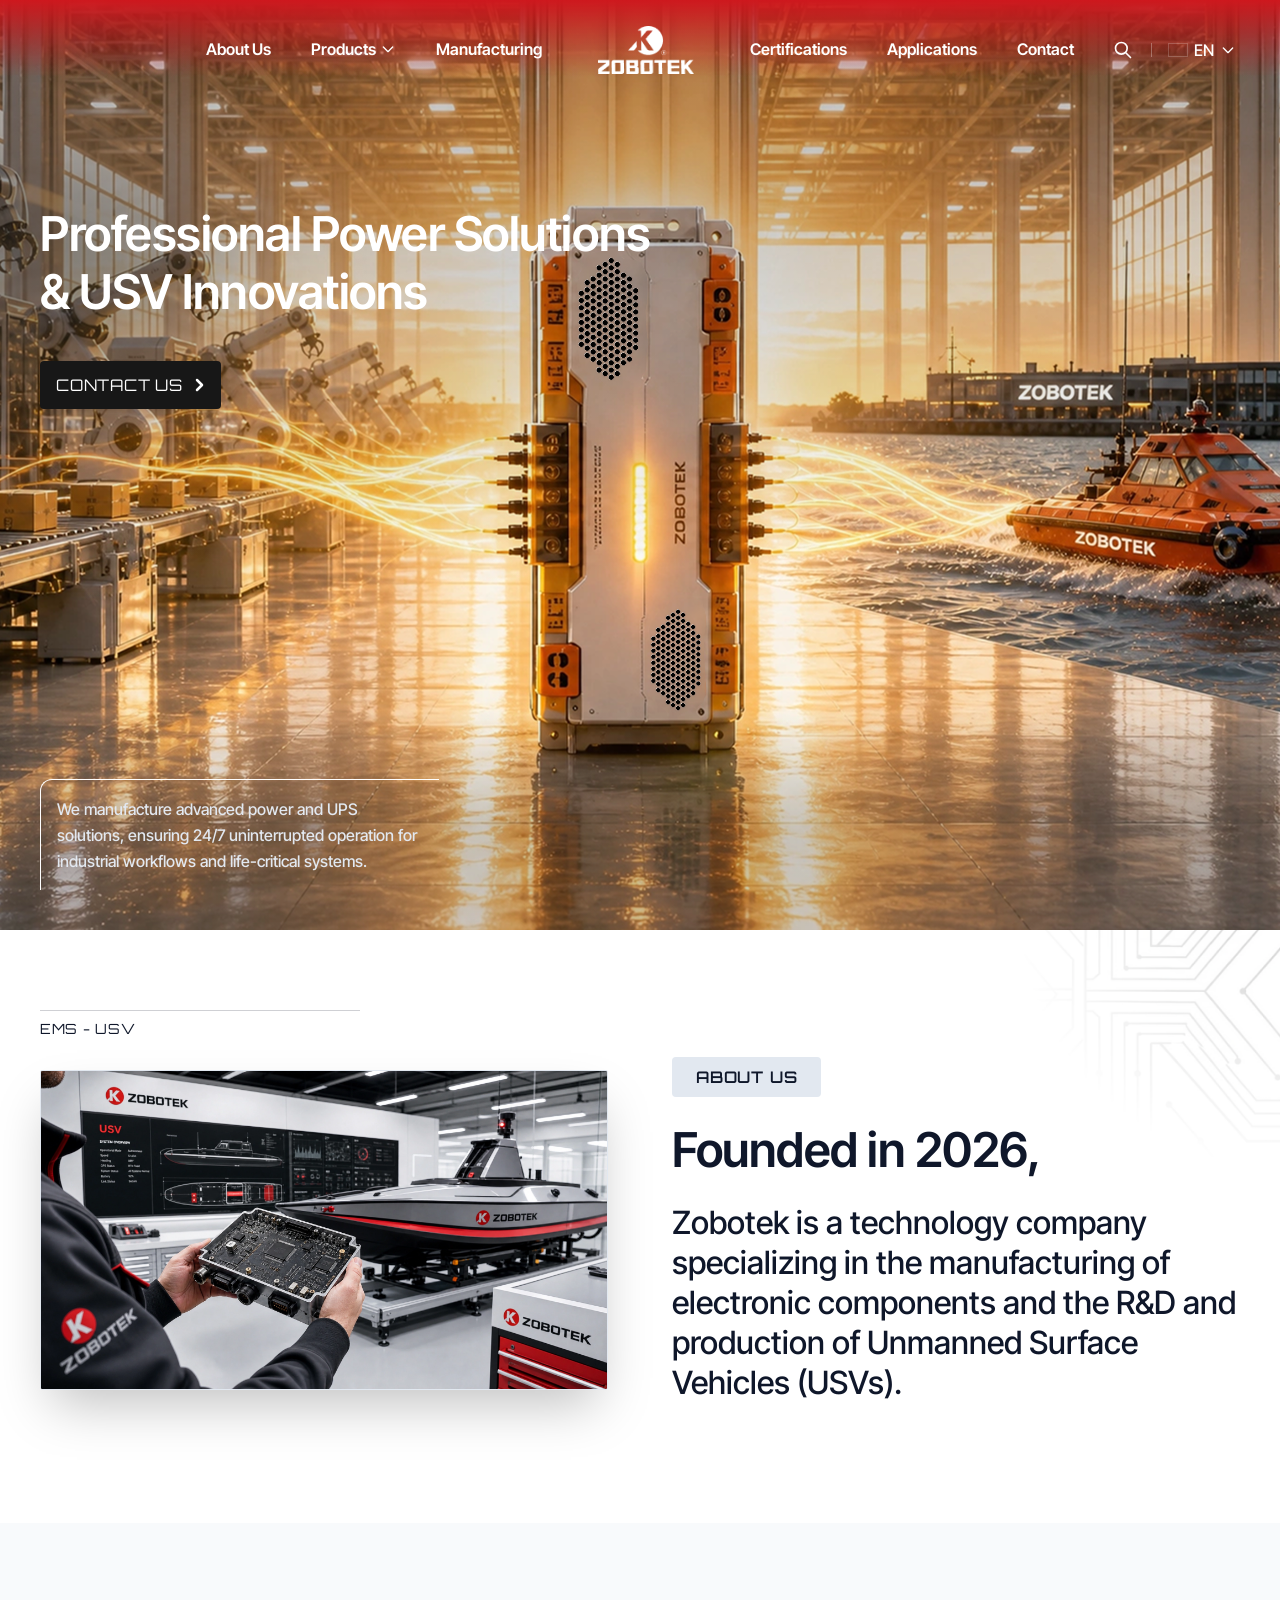
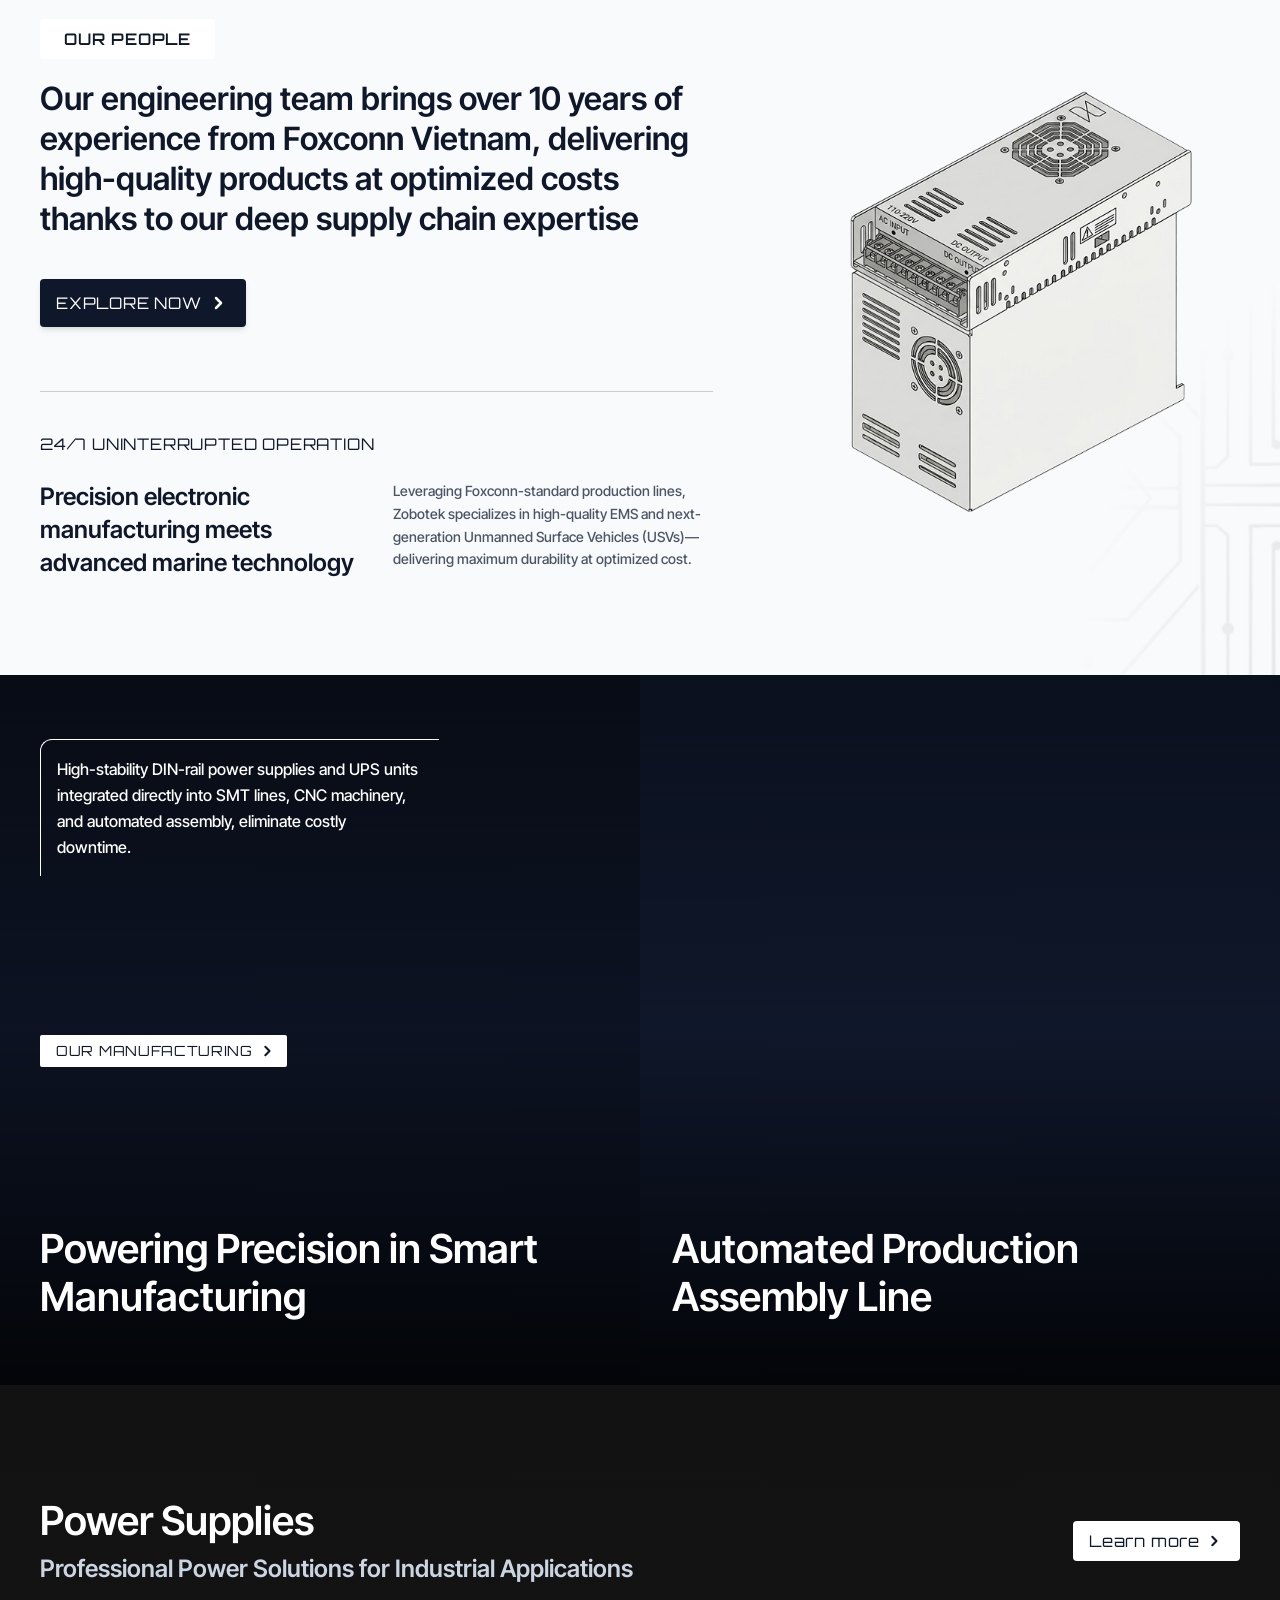
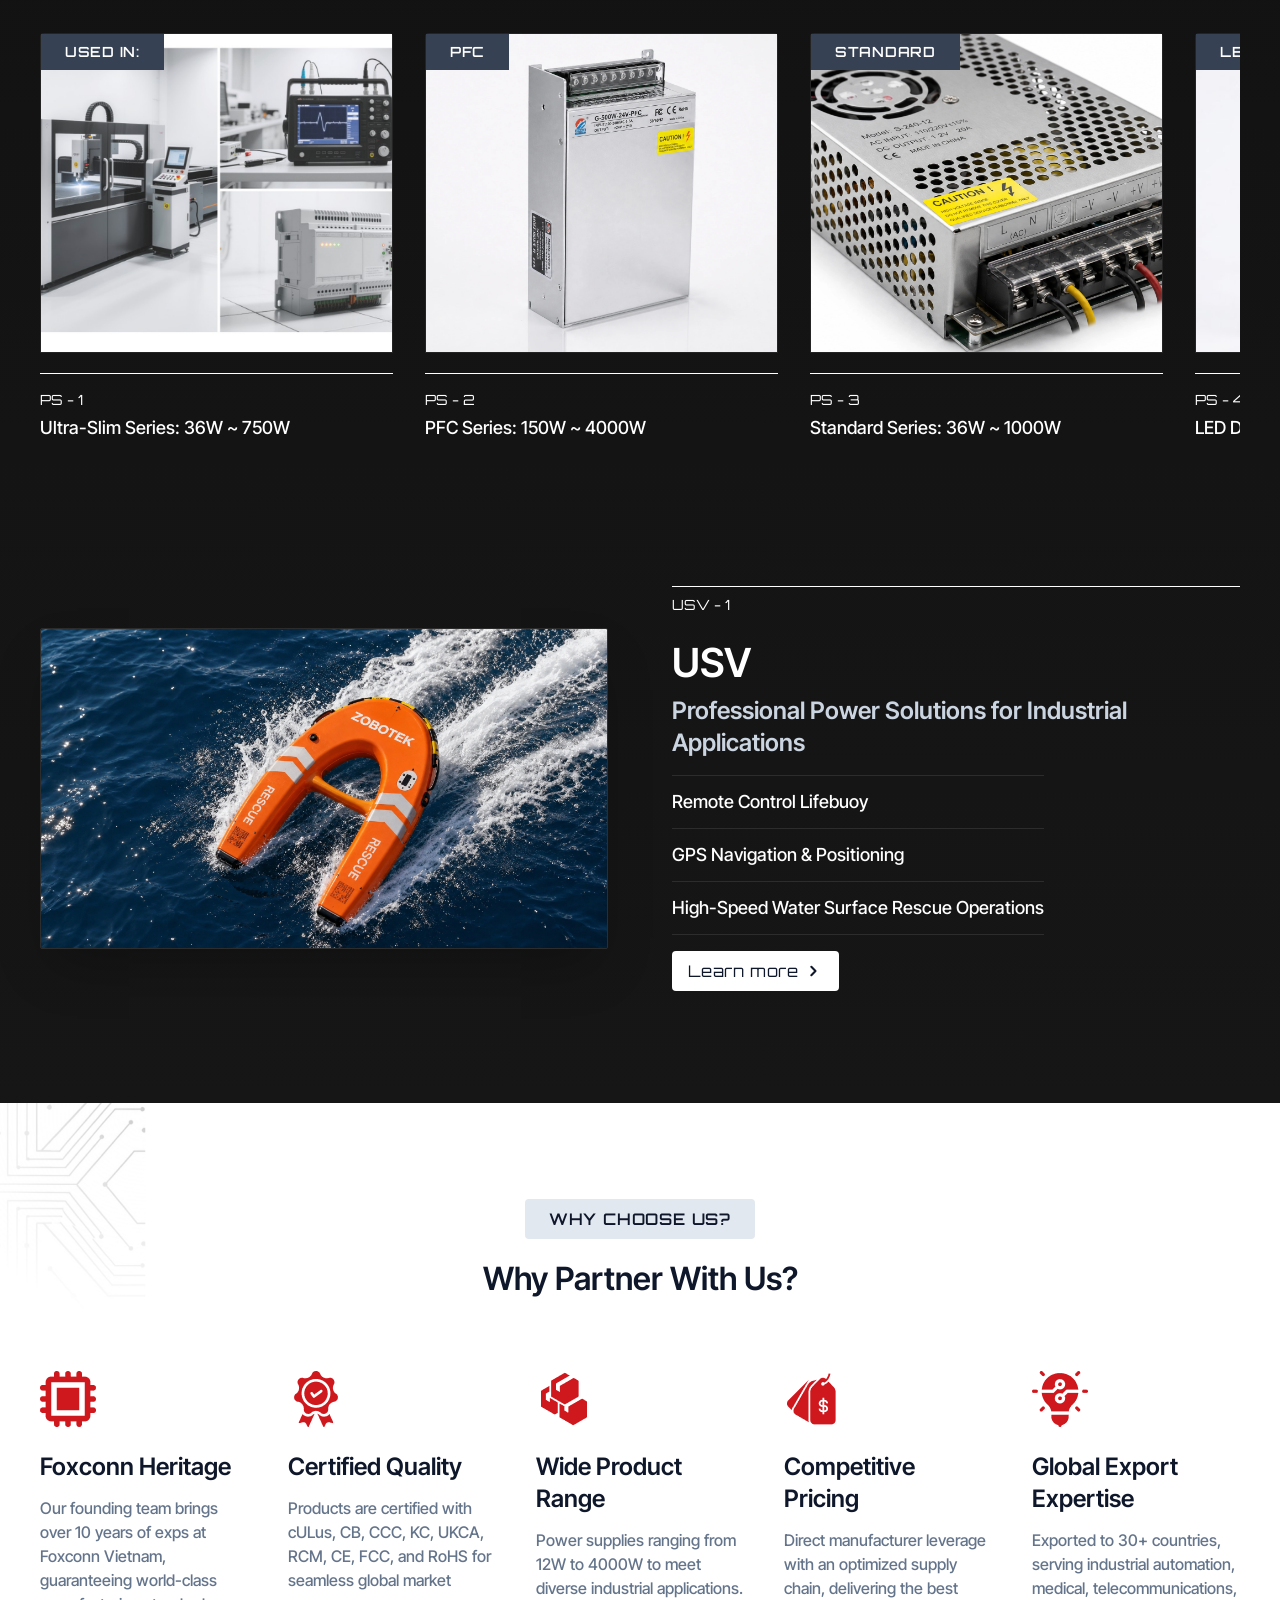
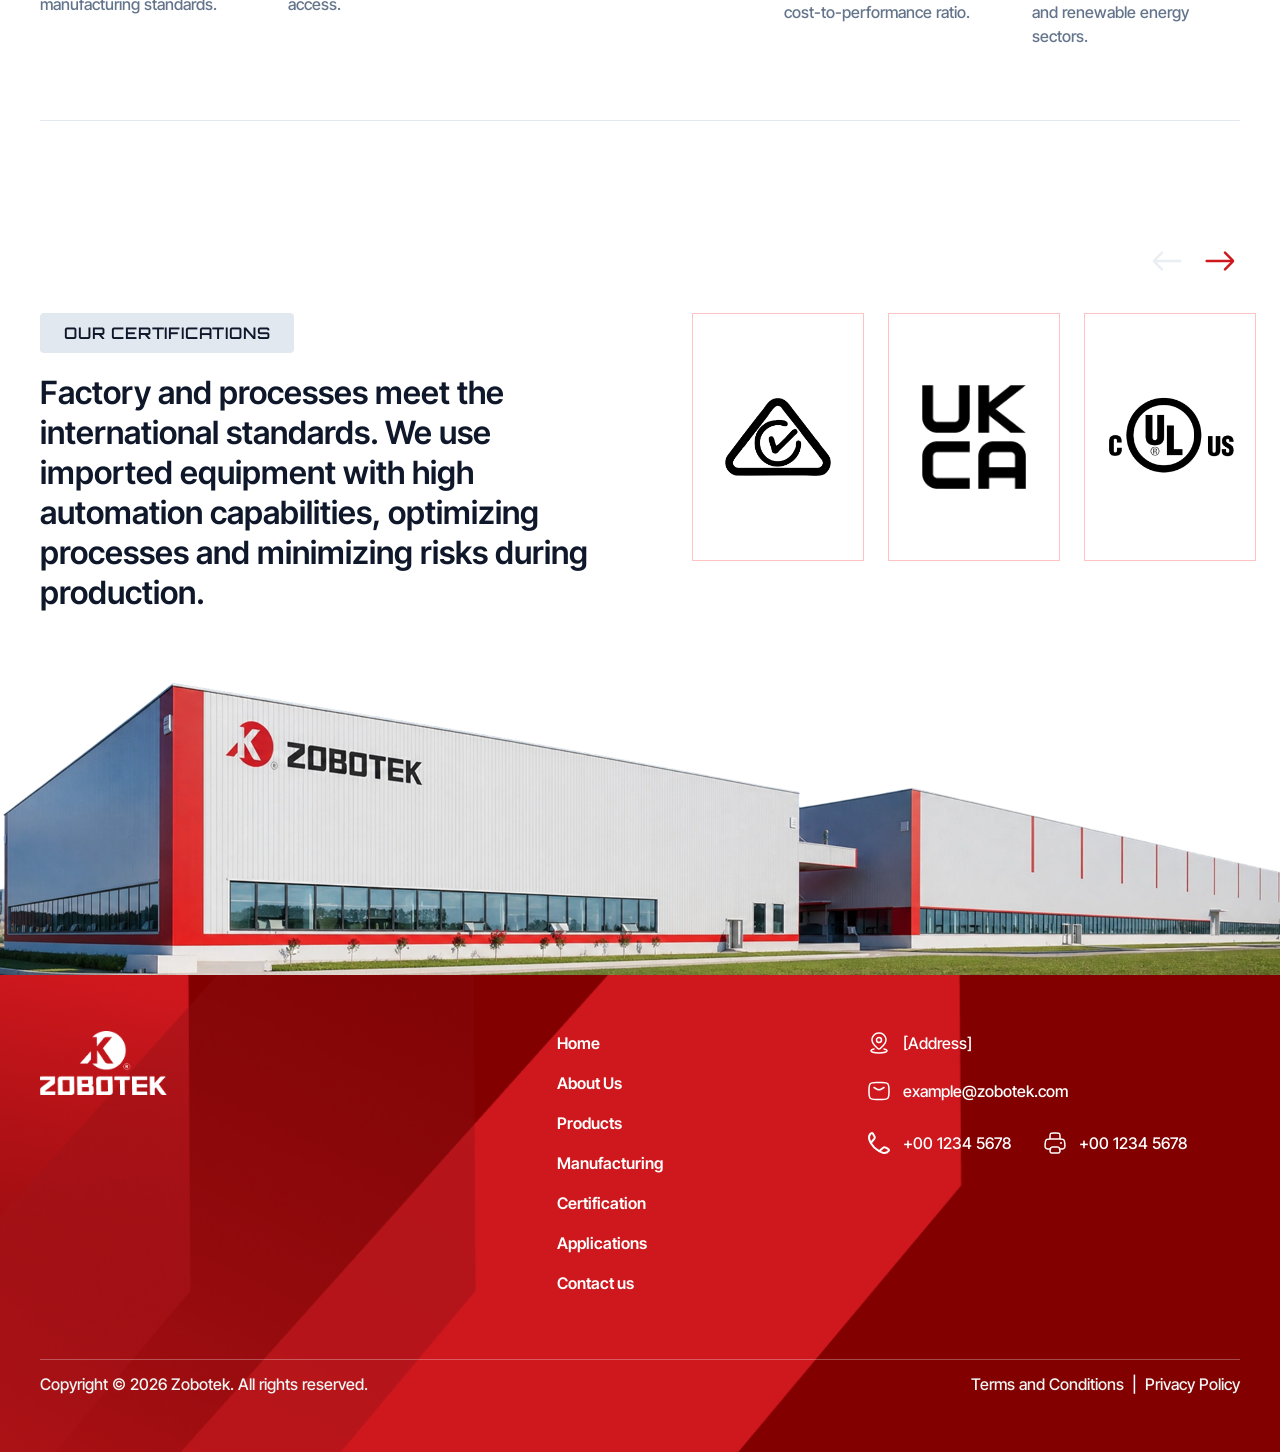
==== commit 8779b666: "update page home , add layout page about" ====
--- a/index.html
+++ b/index.html
@@ -11,6 +11,7 @@
     <link rel="stylesheet" href="assets/css/vendor/swiper-bundle.min.css" />
     <link rel="stylesheet" href="assets/css/style.css" />
     <script defer src="assets/js/vendor/swiper-bundle.min.js"></script>
+    <script defer src="assets/js/vendor/countUp.umd.js"></script>
     <script defer src="assets/js/main.js"></script>
   </head>
   <body
@@ -32,21 +33,14 @@
 
         <!-- Desktop Navigation Links (Centered in the exact middle of header) -->
         <nav
-          class="hidden lg:flex items-center justify-center gap-6 xl:gap-10 2xl:gap-18 text-white font-semibold text-sm xl:text-base leading-6 shrink-0"
+          class="hidden lg:flex items-center justify-center gap-6 xl:gap-10 2xl:gap-18 shrink-0"
         >
           <!-- Left Links -->
-          <a
-            href="#about"
-            class="hover:text-primary transition-colors py-2 whitespace-nowrap"
-            >About Us</a
-          >
+          <a href="#about" class="nav-link">About Us</a>
 
           <!-- Products Level 2 Dropdown -->
           <div class="relative group">
-            <a
-              href="#products"
-              class="flex items-center gap-1 hover:text-primary transition-colors py-2 whitespace-nowrap"
-            >
+            <a href="#products" class="nav-link flex items-center gap-1">
               <span>Products</span>
               <svg
                 class="w-4 h-4 transition-transform group-hover:rotate-180"
@@ -65,28 +59,16 @@
             <div
               class="absolute left-0 top-full pt-2 hidden group-hover:block w-52 z-50"
             >
-              <div
-                class="bg-gray-900 border border-gray-700 rounded-md shadow-2xl py-2 text-sm text-gray-200"
-              >
-                <a
-                  href="#products"
-                  class="block px-4 py-2.5 hover:bg-primary hover:text-white transition-colors"
-                  >Power Supplies</a
-                >
-                <a
-                  href="#products-usv"
-                  class="block px-4 py-2.5 hover:bg-primary hover:text-white transition-colors"
+              <div class="dropdown-menu">
+                <a href="#products" class="dropdown-item">Power Supplies</a>
+                <a href="#products-usv" class="dropdown-item"
                   >USV Innovations</a
                 >
               </div>
             </div>
           </div>
 
-          <a
-            href="#manufacturing"
-            class="hover:text-primary transition-colors py-2 whitespace-nowrap"
-            >Manufacturing</a
-          >
+          <a href="#manufacturing" class="nav-link">Manufacturing</a>
 
           <!-- CENTER LOGO -->
           <a
@@ -106,21 +88,9 @@
           </a>
 
           <!-- Right Links -->
-          <a
-            href="#certifications"
-            class="hover:text-primary transition-colors py-2 whitespace-nowrap"
-            >Certifications</a
-          >
-          <a
-            href="#why-us"
-            class="hover:text-primary transition-colors py-2 whitespace-nowrap"
-            >Applications</a
-          >
-          <a
-            href="#contact"
-            class="hover:text-primary transition-colors py-2 whitespace-nowrap"
-            >Contact</a
-          >
+          <a href="#certifications" class="nav-link">Certifications</a>
+          <a href="#why-us" class="nav-link">Applications</a>
+          <a href="#contact" class="nav-link">Contact</a>
         </nav>
 
         <!-- Right Section (Utility Actions & Mobile Hamburger) -->
@@ -134,7 +104,7 @@
               <button
                 type="button"
                 id="search-btn"
-                class="p-1.5 hover:text-primary transition-colors focus:outline-none cursor-pointer"
+                class="p-1.5 header-action-btn"
                 aria-label="Search"
               >
                 <svg
@@ -184,10 +154,10 @@
               <button
                 type="button"
                 id="lang-btn"
-                class="flex items-center gap-1.5 text-base font-medium p-1 hover:text-primary transition-colors focus:outline-none cursor-pointer"
+                class="flex items-center gap-1.5 text-base font-medium p-1 header-action-btn"
               >
                 <span
-                  class="w-6 h-[17px] inline-block bg-cover bg-center rounded-xs overflow-hidden border border-white/20"
+                  class="flag-icon"
                   style="
                     background-image: url(&quot;https://flagcdn.com/w40/gb.png&quot;);
                   "
@@ -219,7 +189,7 @@
                   class="lang-option flex items-center gap-2 px-3 py-2 text-white hover:bg-primary transition-colors"
                 >
                   <span
-                    class="w-5 h-3.5 inline-block bg-cover bg-center border border-white/20"
+                    class="flag-icon"
                     style="
                       background-image: url(&quot;https://flagcdn.com/w40/gb.png&quot;);
                     "
@@ -232,7 +202,7 @@
                   class="lang-option flex items-center gap-2 px-3 py-2 text-gray-300 hover:bg-primary hover:text-white transition-colors"
                 >
                   <span
-                    class="w-5 h-3.5 inline-block bg-cover bg-center border border-white/20"
+                    class="flag-icon"
                     style="
                       background-image: url(&quot;https://flagcdn.com/w40/vn.png&quot;);
                     "
@@ -245,7 +215,7 @@
                   class="lang-option flex items-center gap-2 px-3 py-2 text-gray-300 hover:bg-primary hover:text-white transition-colors"
                 >
                   <span
-                    class="w-5 h-3.5 inline-block bg-cover bg-center border border-white/20"
+                    class="flag-icon"
                     style="
                       background-image: url(&quot;https://flagcdn.com/w40/cn.png&quot;);
                     "
@@ -260,7 +230,7 @@
           <button
             type="button"
             id="mobile-menu-toggle"
-            class="lg:hidden p-2 text-white hover:text-primary focus:outline-none"
+            class="lg:hidden p-2 header-action-btn"
             aria-label="Open mobile menu"
           >
             <svg
@@ -982,9 +952,7 @@
           <!-- Header -->
           <div class="text-center space-y-5 max-w-xl mx-auto">
             <div class="badge-tag">WHY CHOOSE US?</div>
-            <h2 class="heading-h3 text-gray-900">
-              Why Partner With Us?
-            </h2>
+            <h2 class="heading-h3 text-gray-900">Why Partner With Us?</h2>
           </div>
 
           <!-- 5 Feature Columns -->
@@ -1073,9 +1041,7 @@
                 />
               </div>
               <div class="feature-card-body">
-                <h3 class="feature-card-title">
-                  Global Export Expertise
-                </h3>
+                <h3 class="feature-card-title">Global Export Expertise</h3>
                 <p class="feature-card-desc">
                   Exported to 30+ countries, serving industrial automation,
                   medical, telecommunications, and renewable energy sectors.
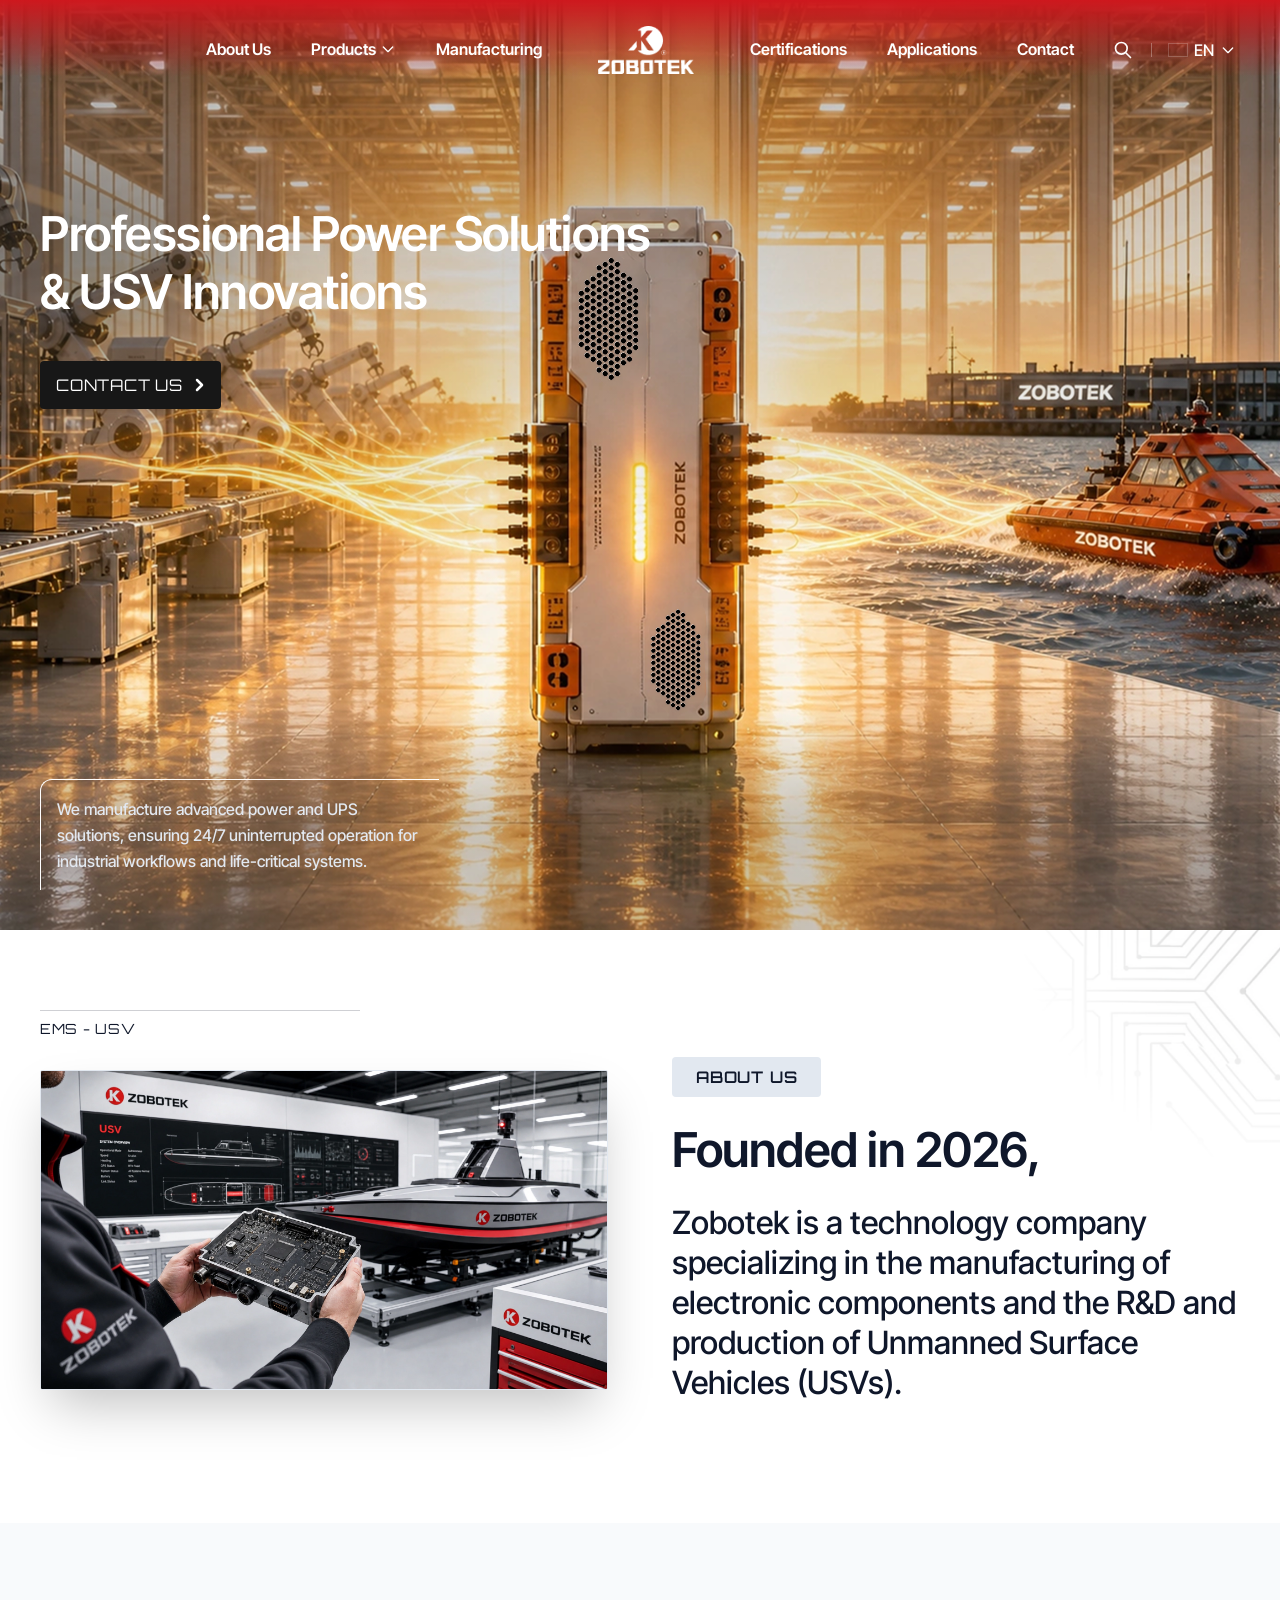
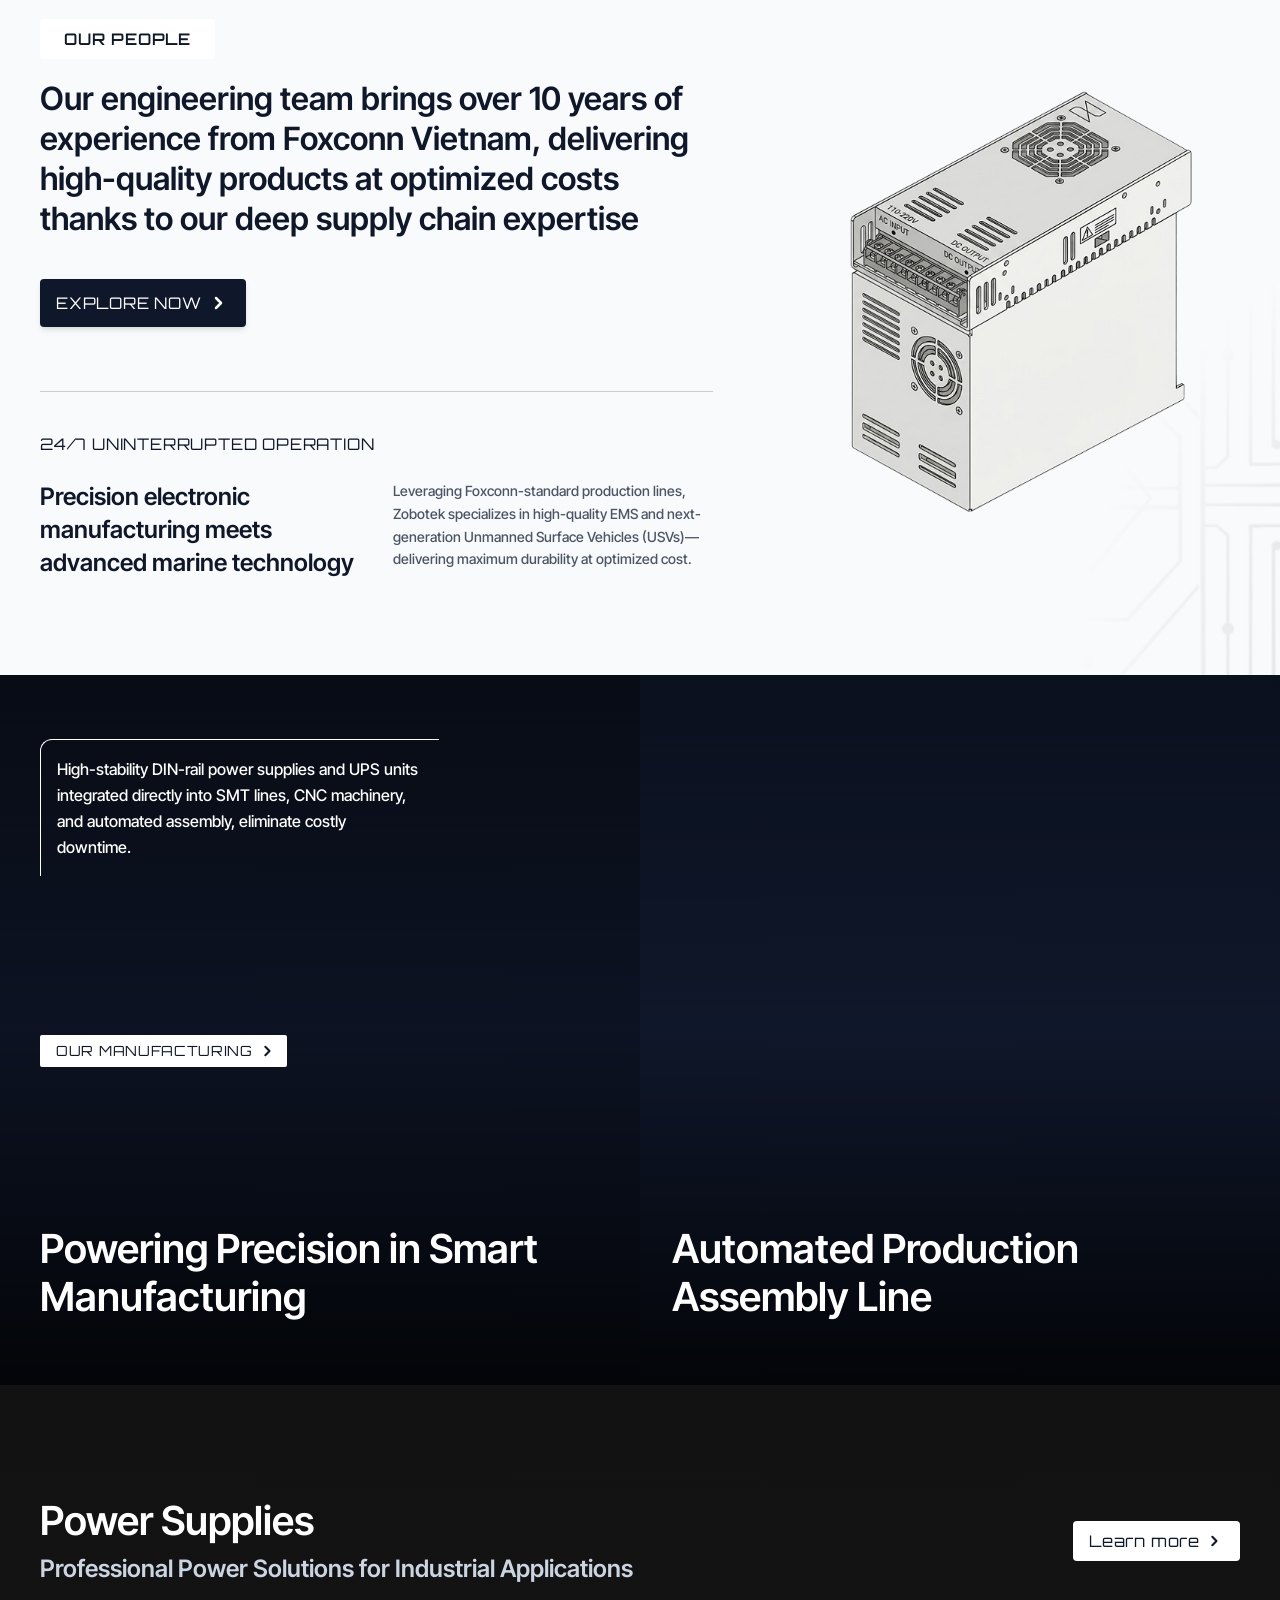
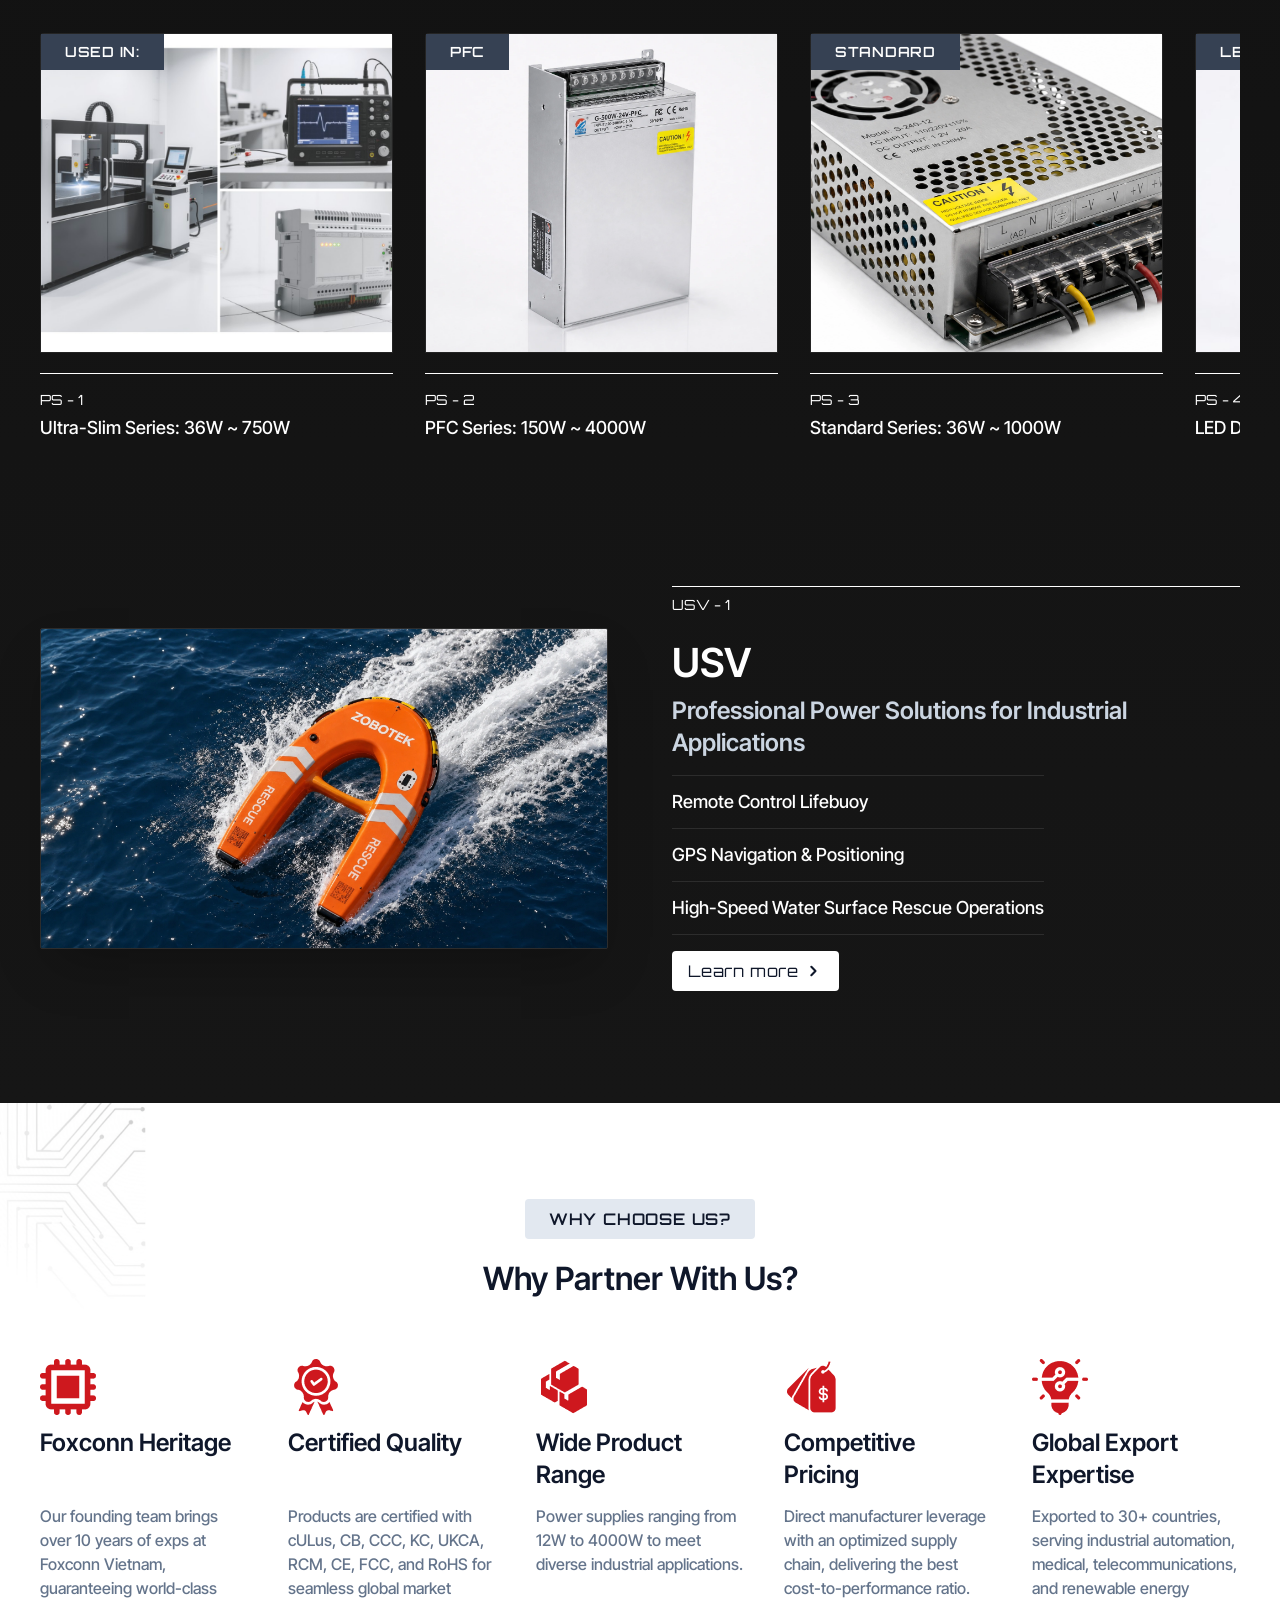
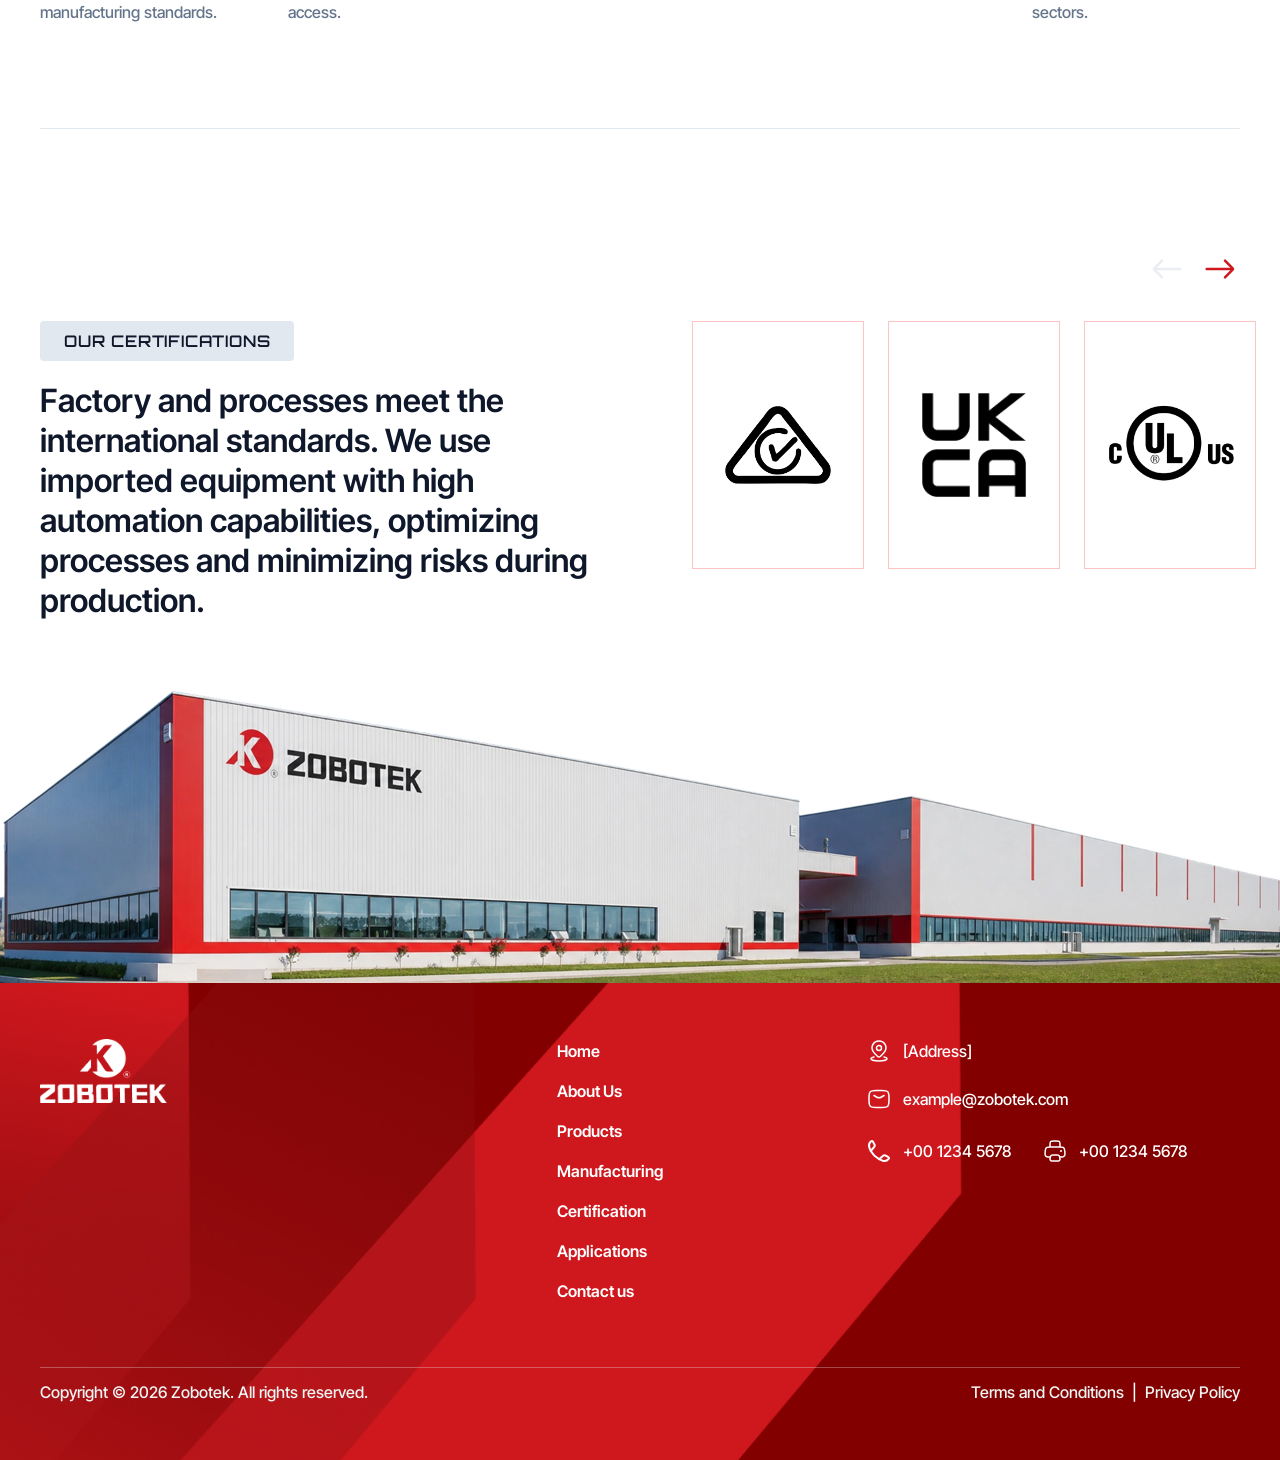
==== commit 055168c9: "update ui page about" ====
--- a/index.html
+++ b/index.html
@@ -948,7 +948,7 @@
           />
         </div>
 
-        <div class="container relative z-10 space-y-12 lg:space-y-[72px]">
+        <div class="container relative z-10 space-y-12 lg:space-y-18">
           <!-- Header -->
           <div class="text-center space-y-5 max-w-xl mx-auto">
             <div class="badge-tag">WHY CHOOSE US?</div>
@@ -957,7 +957,7 @@
 
           <!-- 5 Feature Columns -->
           <div
-            class="grid grid-cols-1 sm:grid-cols-2 xl:grid-cols-5 gap-8 lg:gap-10"
+            class="grid grid-cols-1 sm:grid-cols-2 xl:grid-cols-5 sm:grid-rows-[auto_auto_auto] gap-8 sm:gap-y-0 lg:gap-x-10"
           >
             <!-- Item 1 -->
             <div class="feature-card">
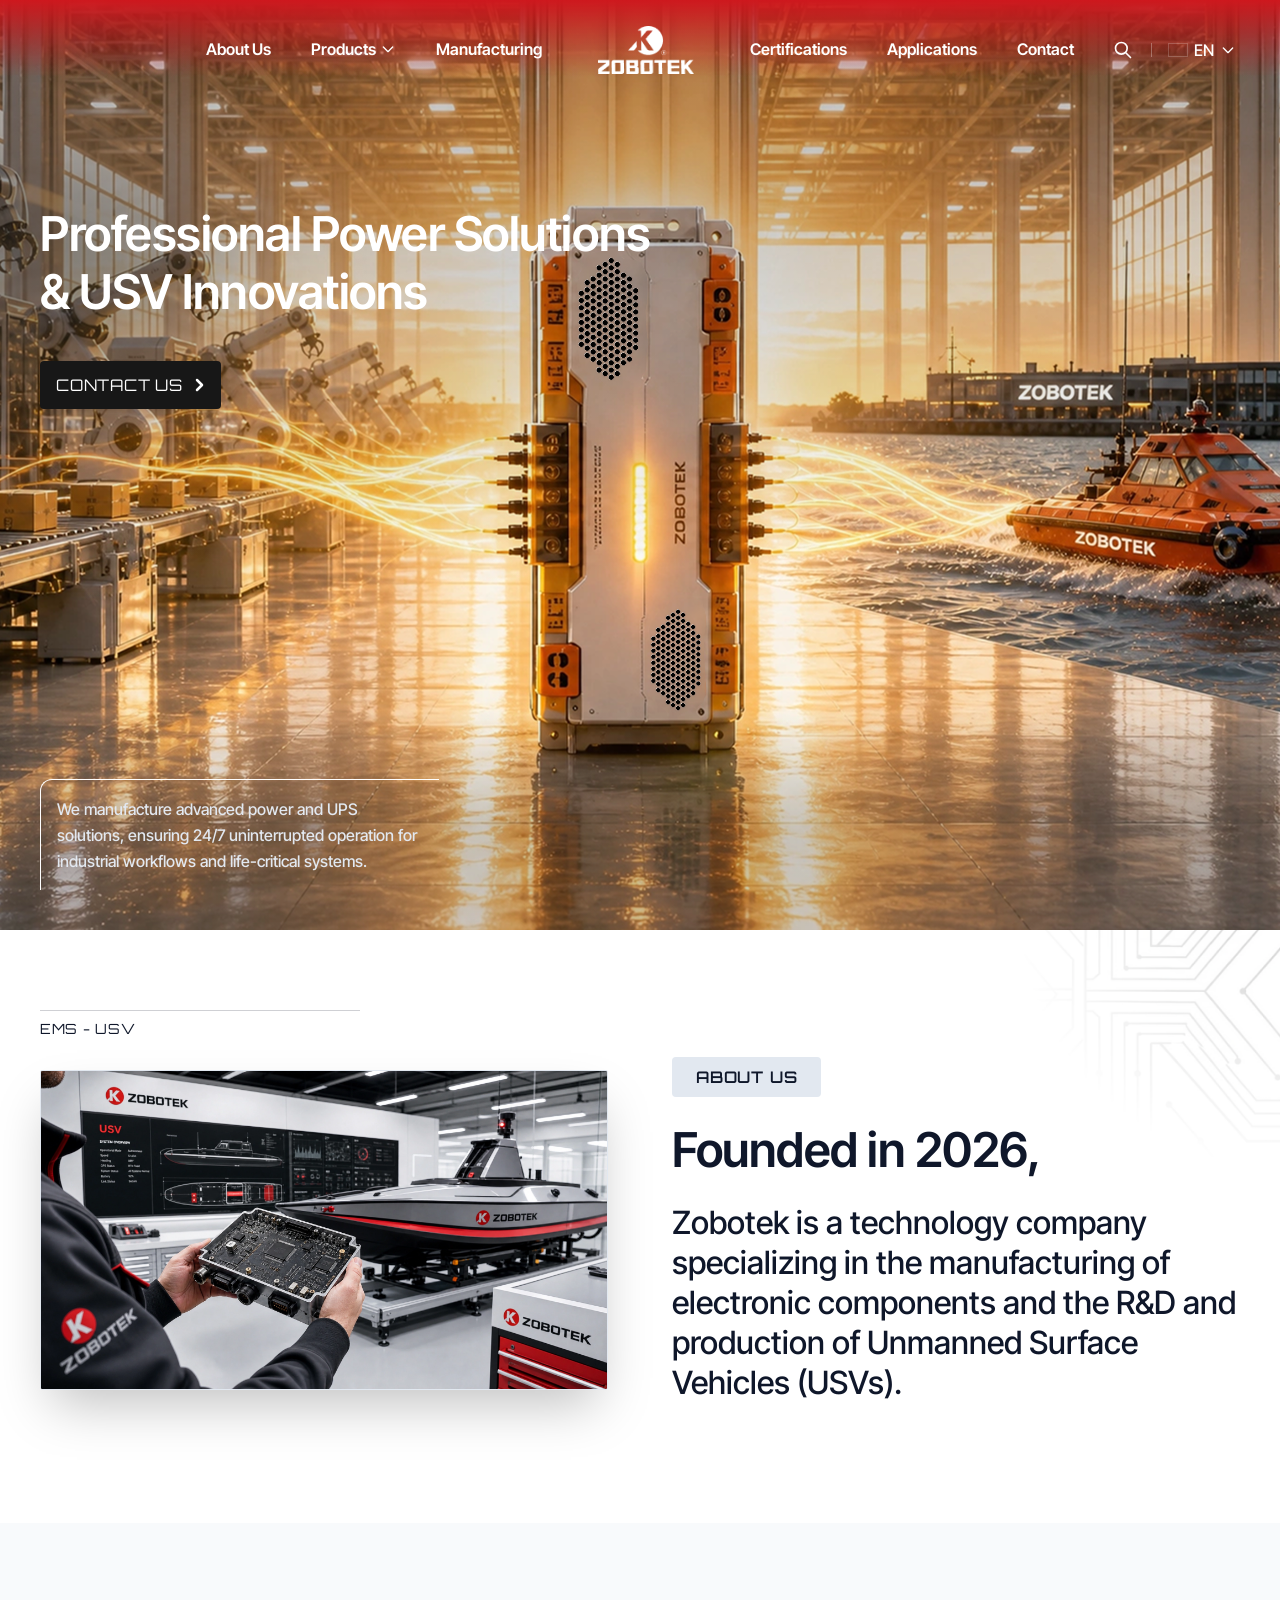
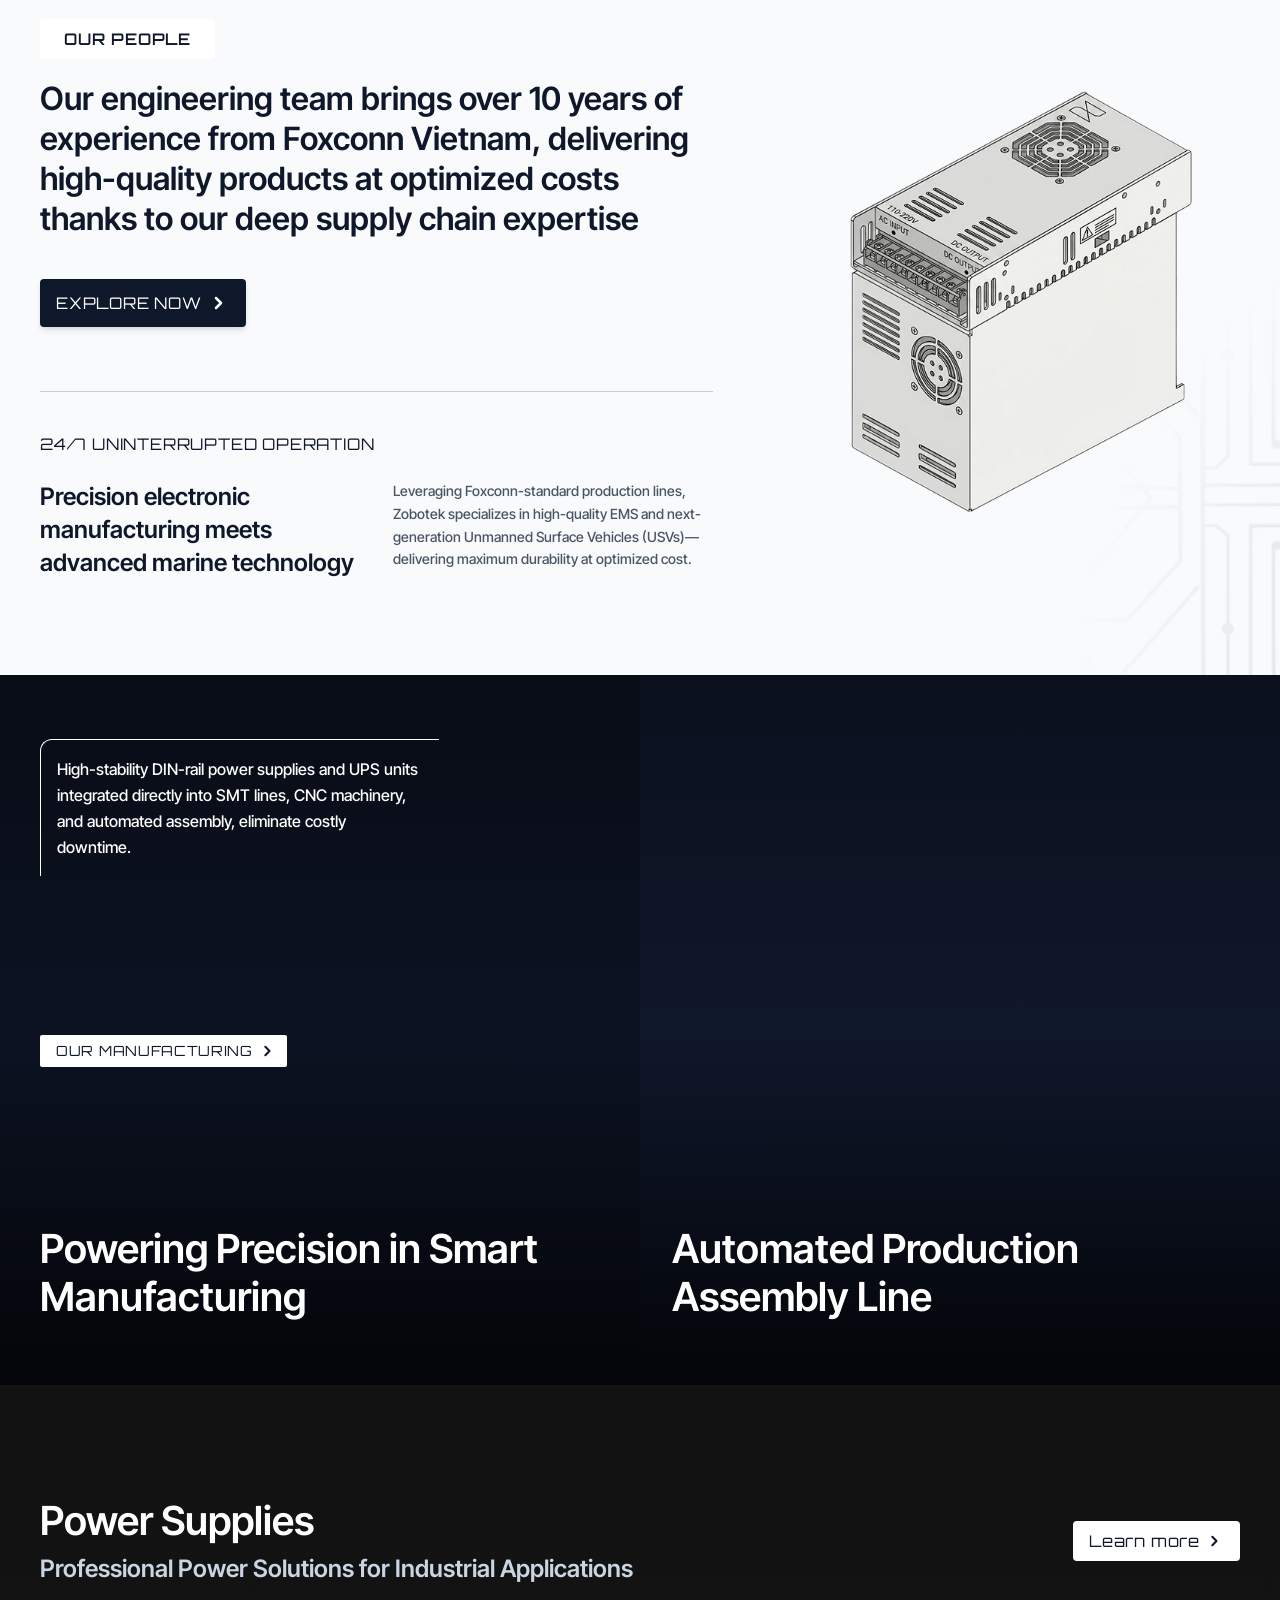
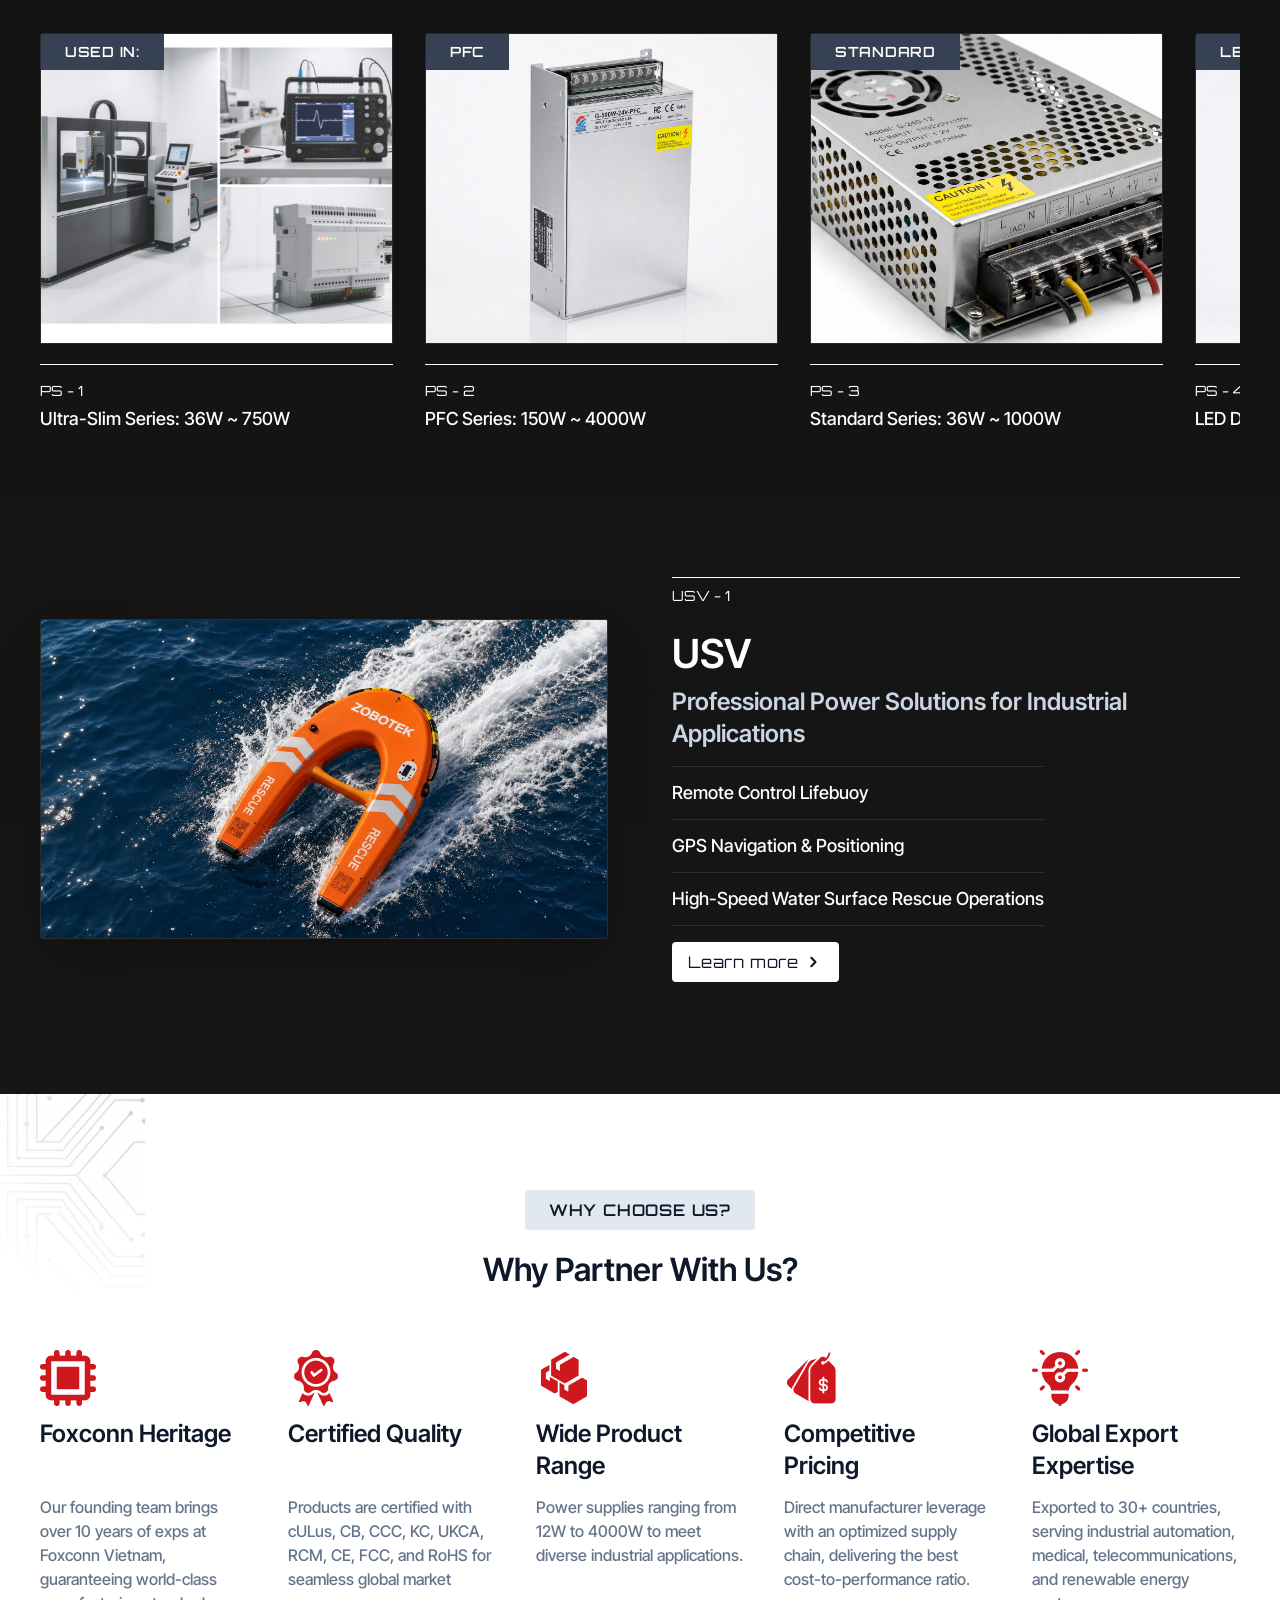
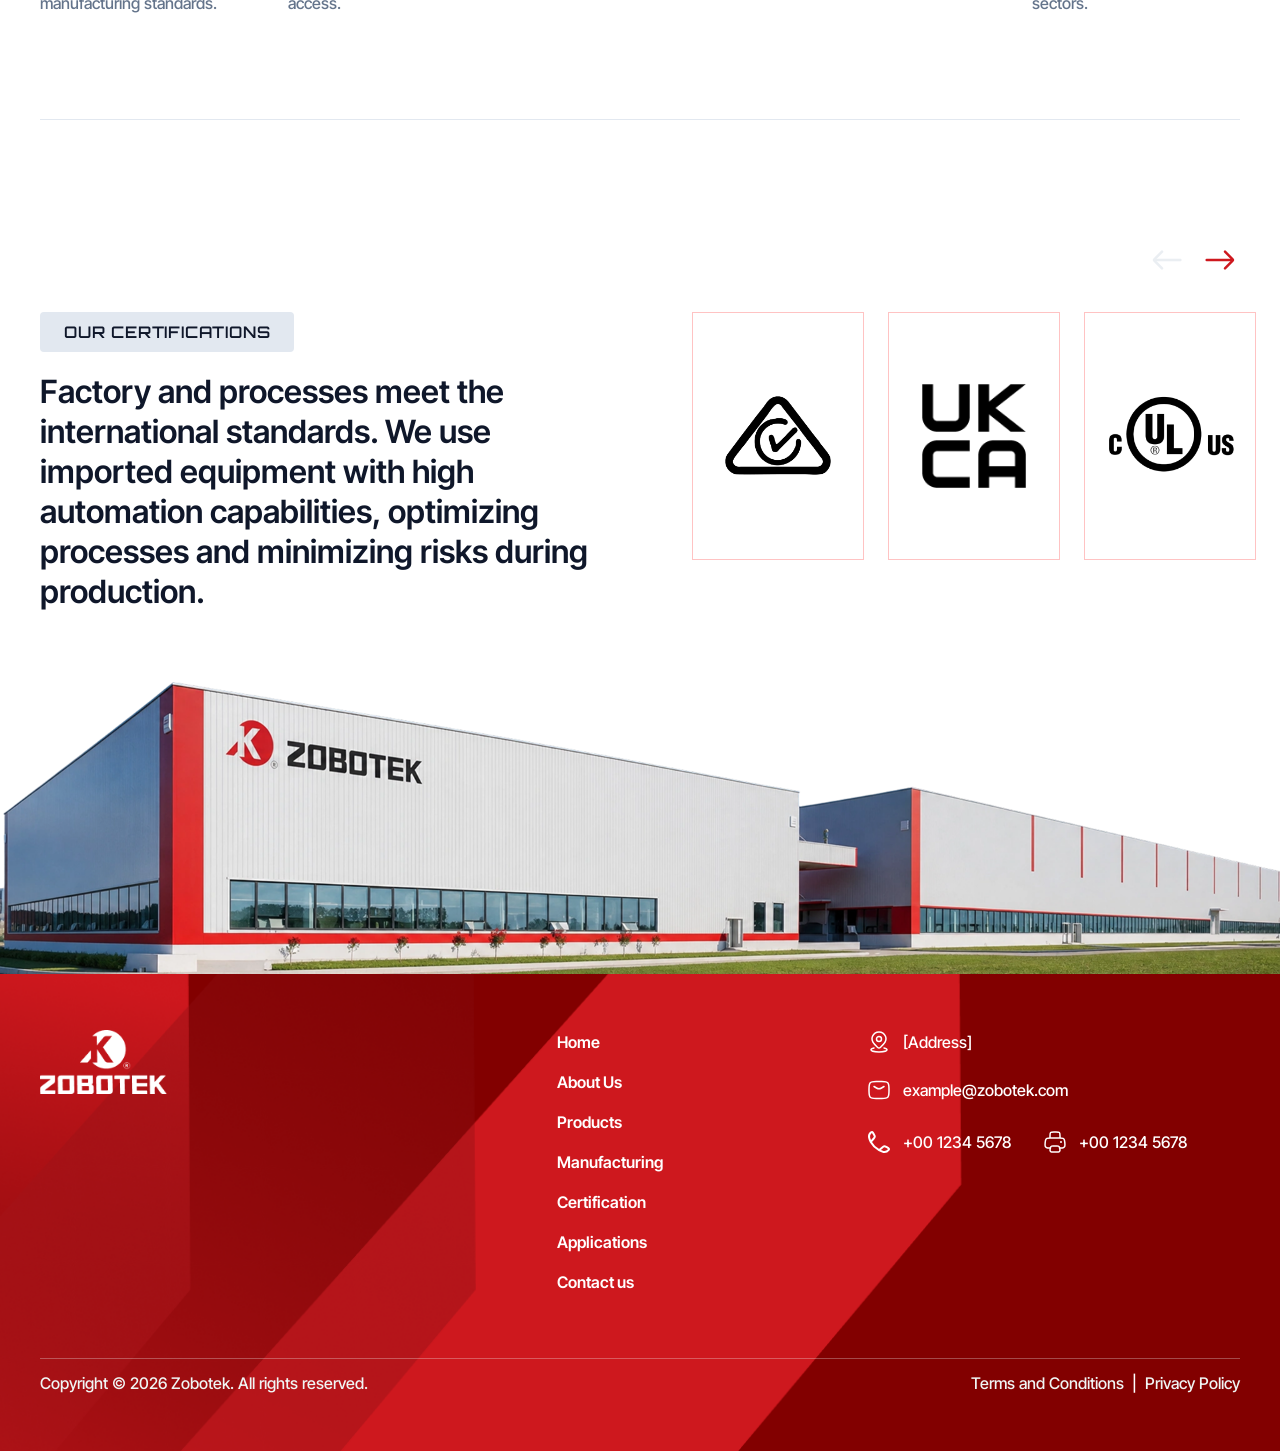
==== commit 959bb659: "add page product power supplies, update component" ====
--- a/index.html
+++ b/index.html
@@ -60,7 +60,7 @@
               class="absolute left-0 top-full pt-2 hidden group-hover:block w-52 z-50"
             >
               <div class="dropdown-menu">
-                <a href="#products" class="dropdown-item">Power Supplies</a>
+                <a href="power-supplies.html" class="dropdown-item">Power Supplies</a>
                 <a href="#products-usv" class="dropdown-item"
                   >USV Innovations</a
                 >
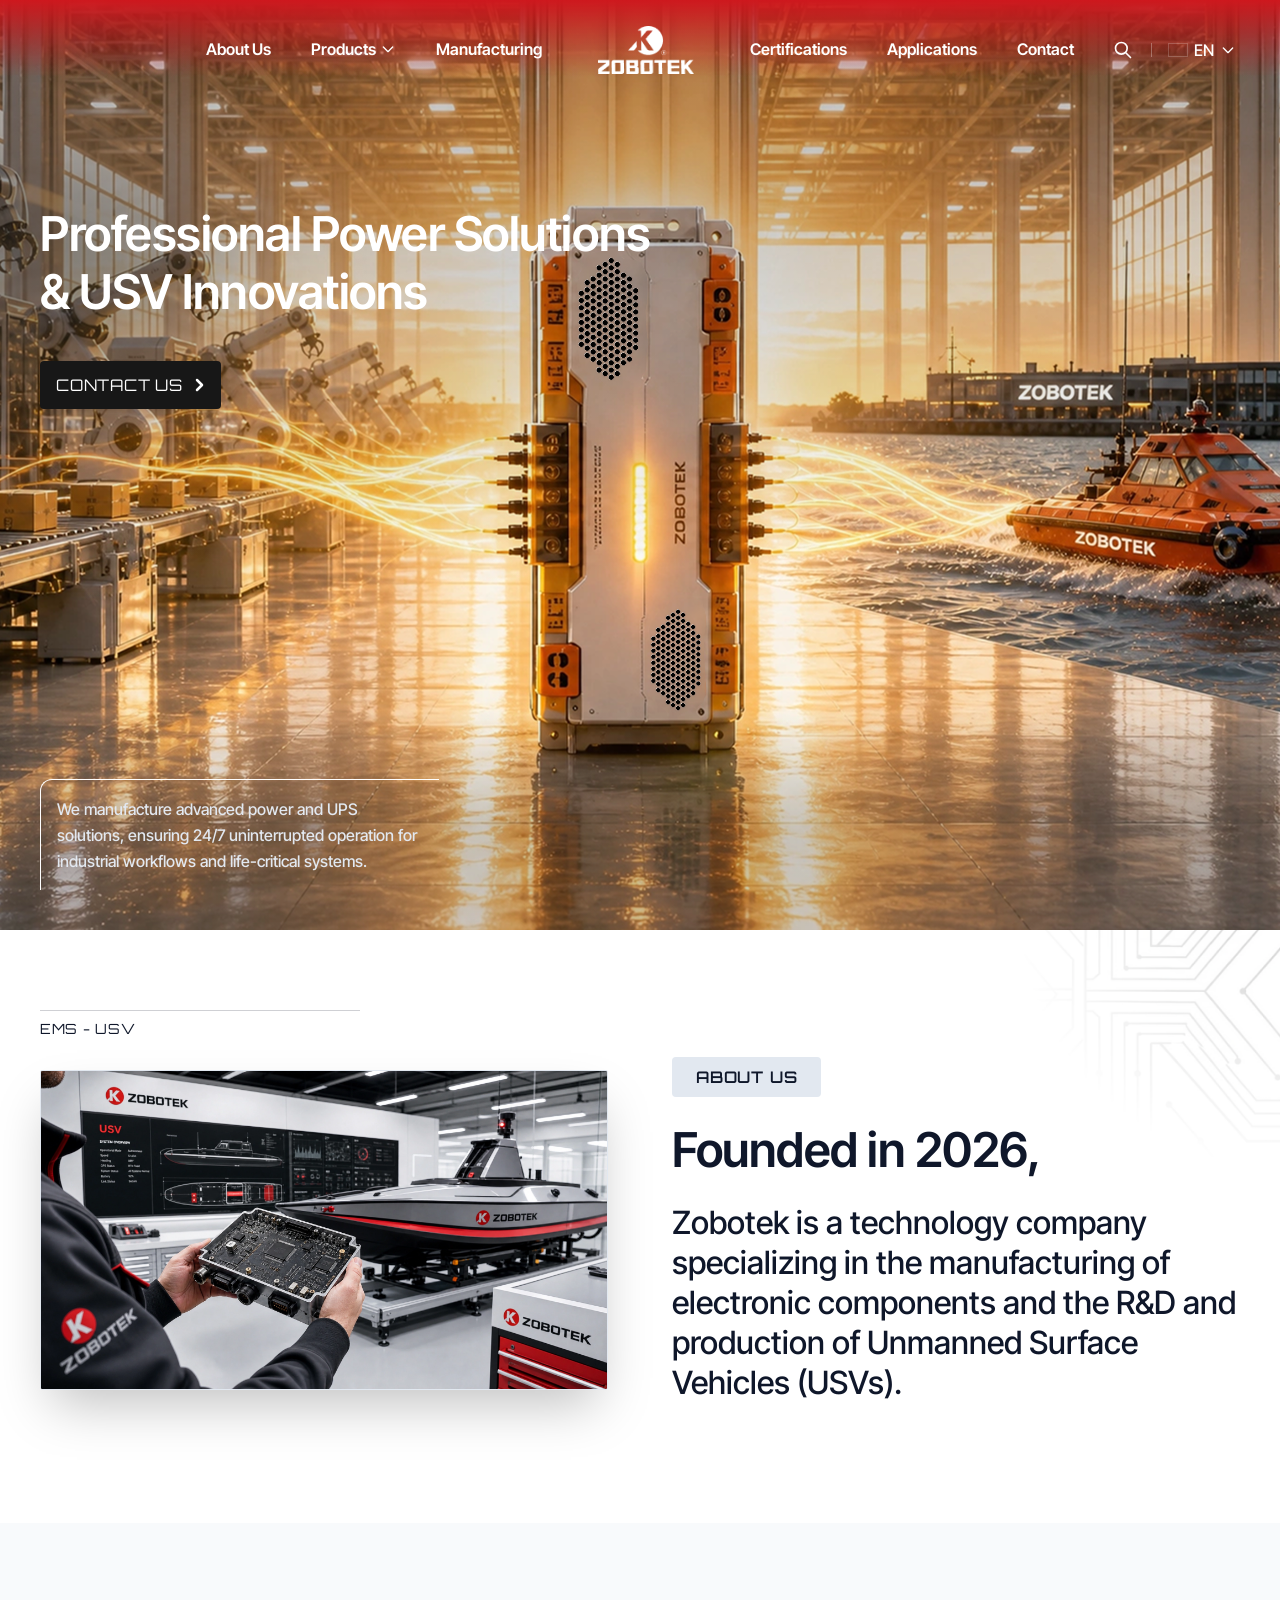
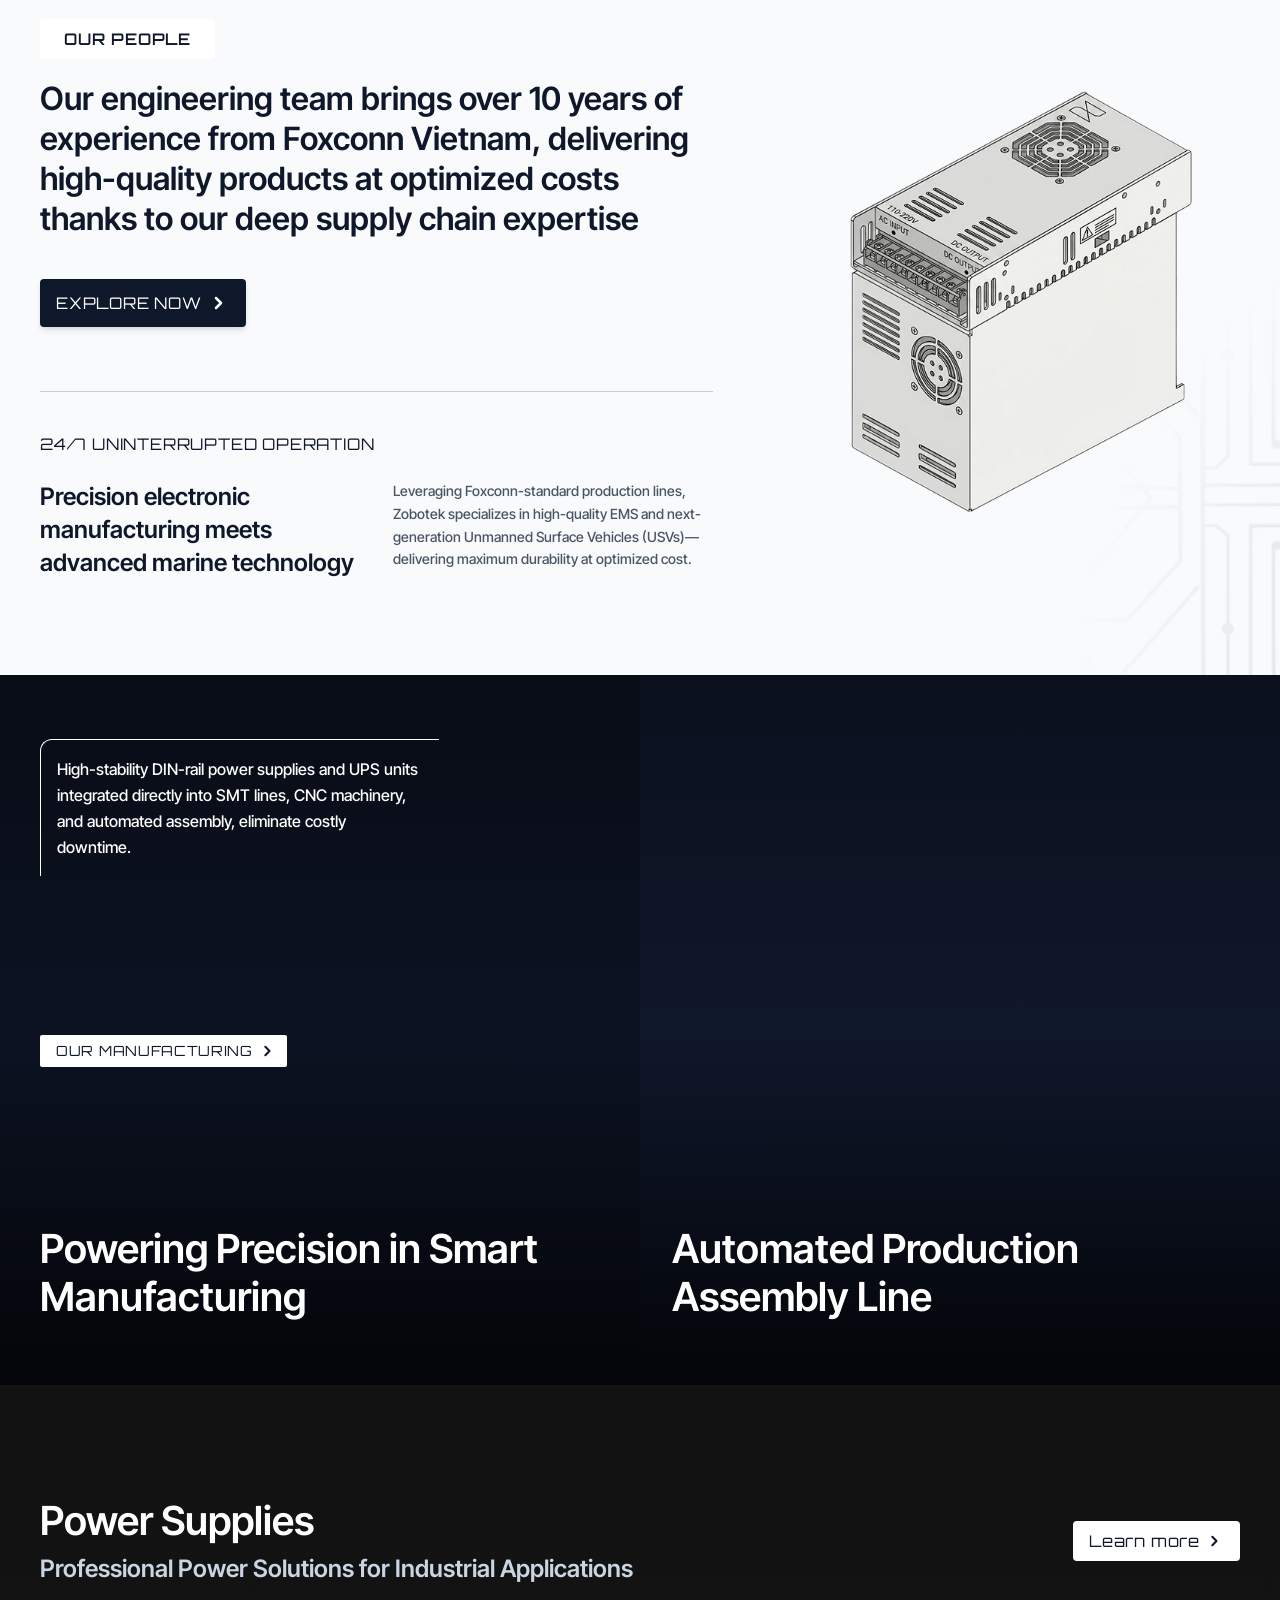
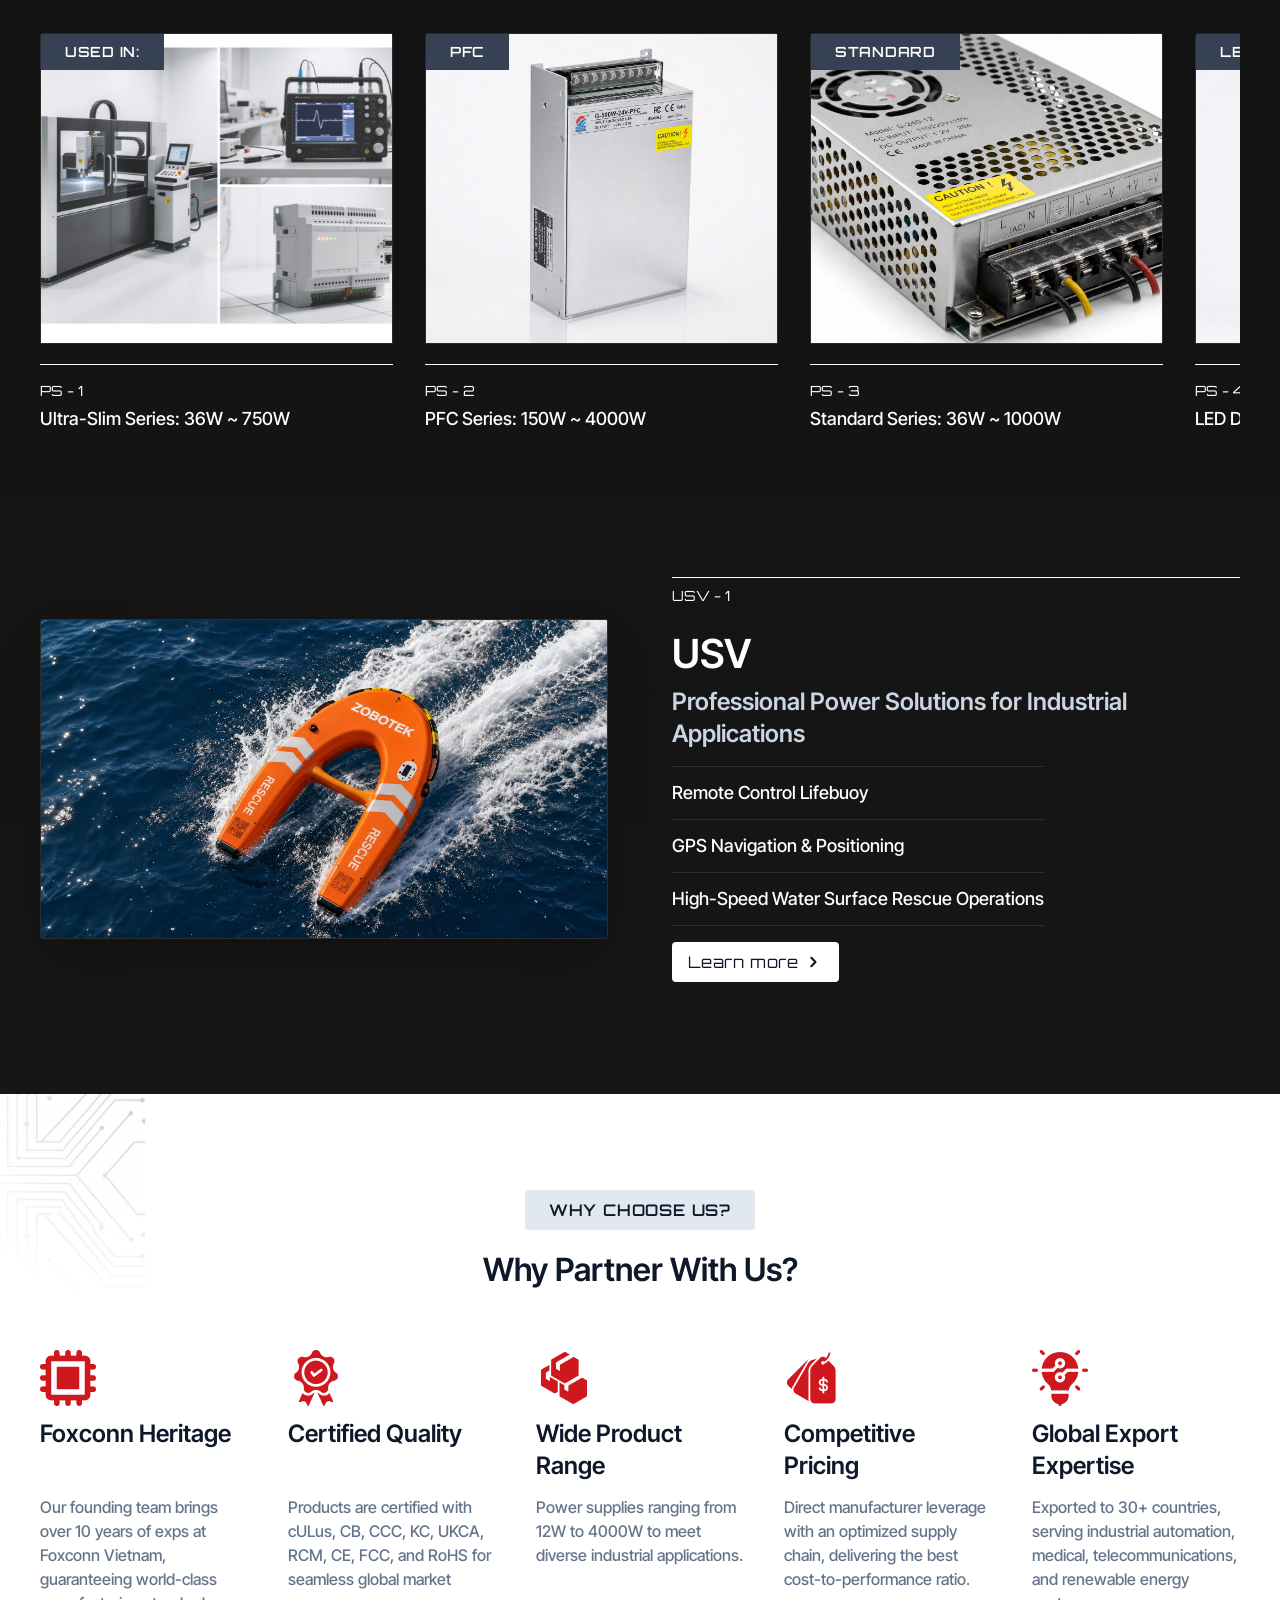
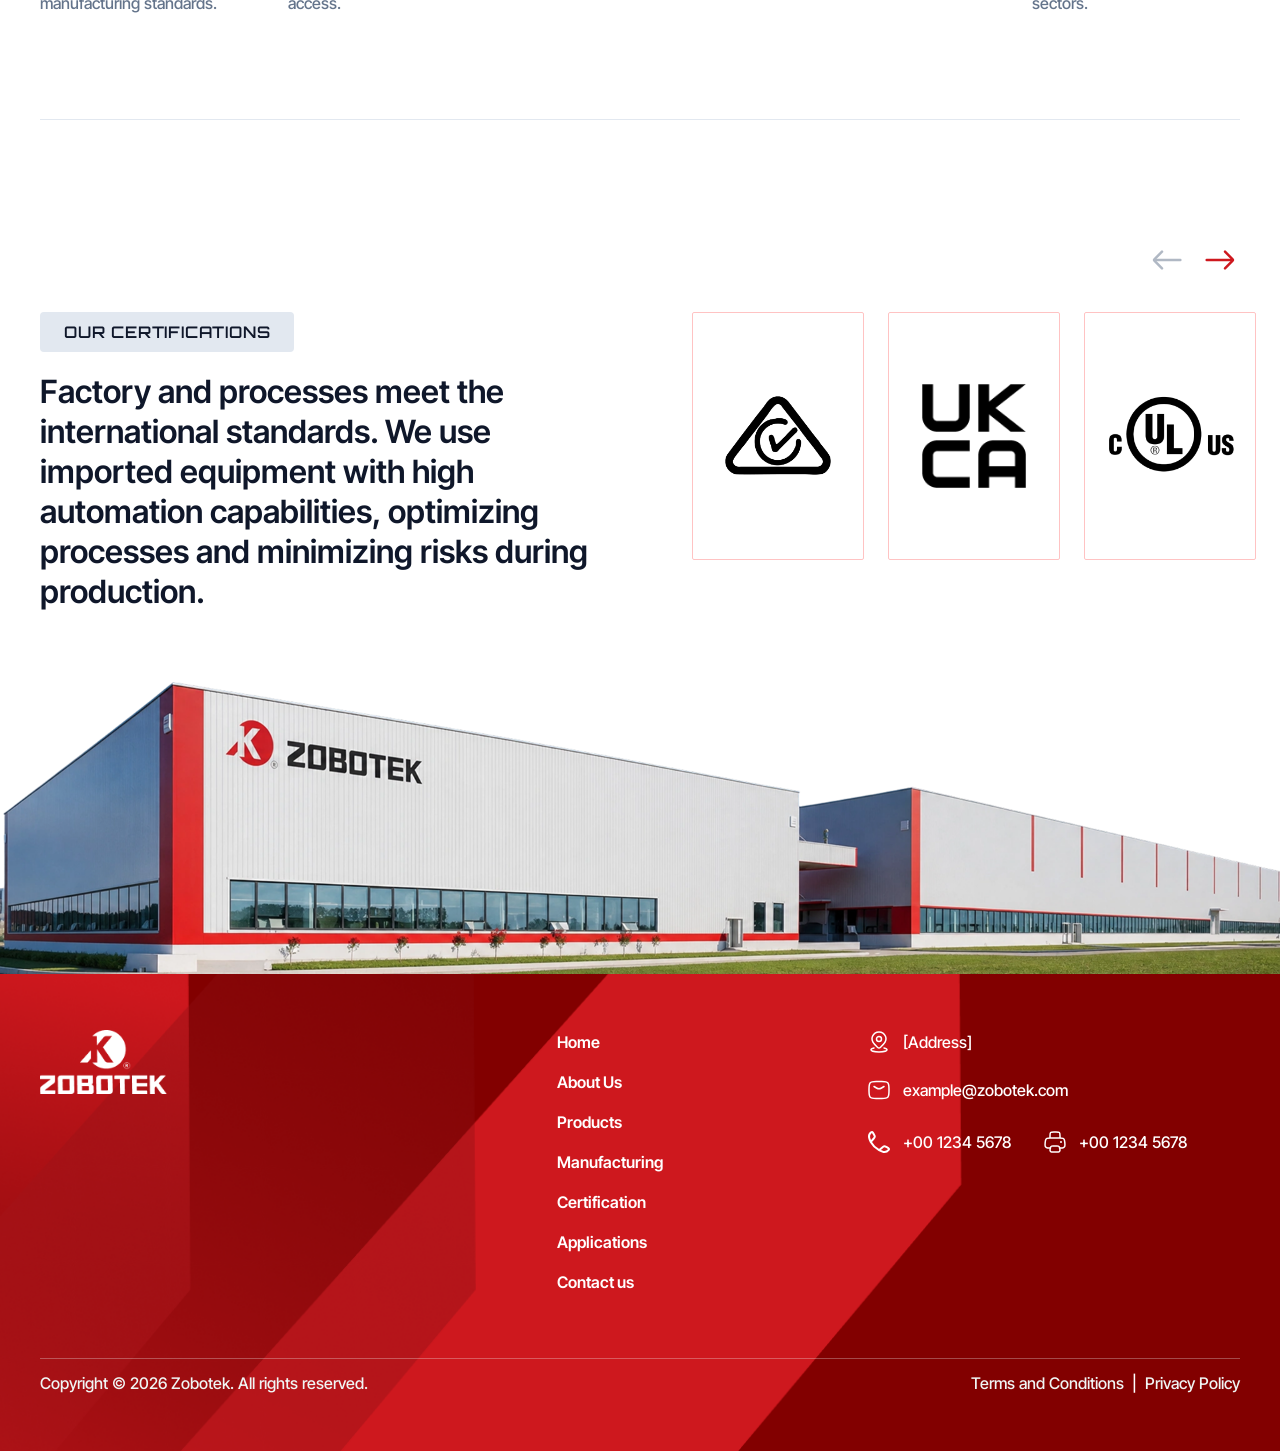
==== commit d1e0a0d7: "feat: complete page layouts pending code review" ====
--- a/index.html
+++ b/index.html
@@ -416,9 +416,7 @@
         <!-- Main Content (Heading & CTA) -->
         <div class="container relative z-10 pt-28 lg:pt-[205px]">
           <div class="max-w-[658px] space-y-5 sm:space-y-6 lg:space-y-10">
-            <h1
-              class="heading-h1 text-white text-3xl sm:text-4xl lg:text-5xl leading-tight lg:leading-[58px]"
-            >
+            <h1 class="heading-h1 text-white">
               Professional Power Solutions<br class="hidden sm:block" />
               &amp; USV Innovations
             </h1>
@@ -1133,7 +1131,7 @@
 
             <!-- Swiper Carousel (Col 7 Bleeds to Viewport Right Edge) -->
             <div class="col-span-1 lg:col-span-6 w-full">
-              <div class="swiper cert-swiper overflow-hidden py-1">
+              <div class="swiper home-cert-swiper cert-swiper overflow-hidden py-1">
                 <div class="swiper-wrapper">
                   <div class="swiper-slide !w-[172px]">
                     <div class="cert-card">
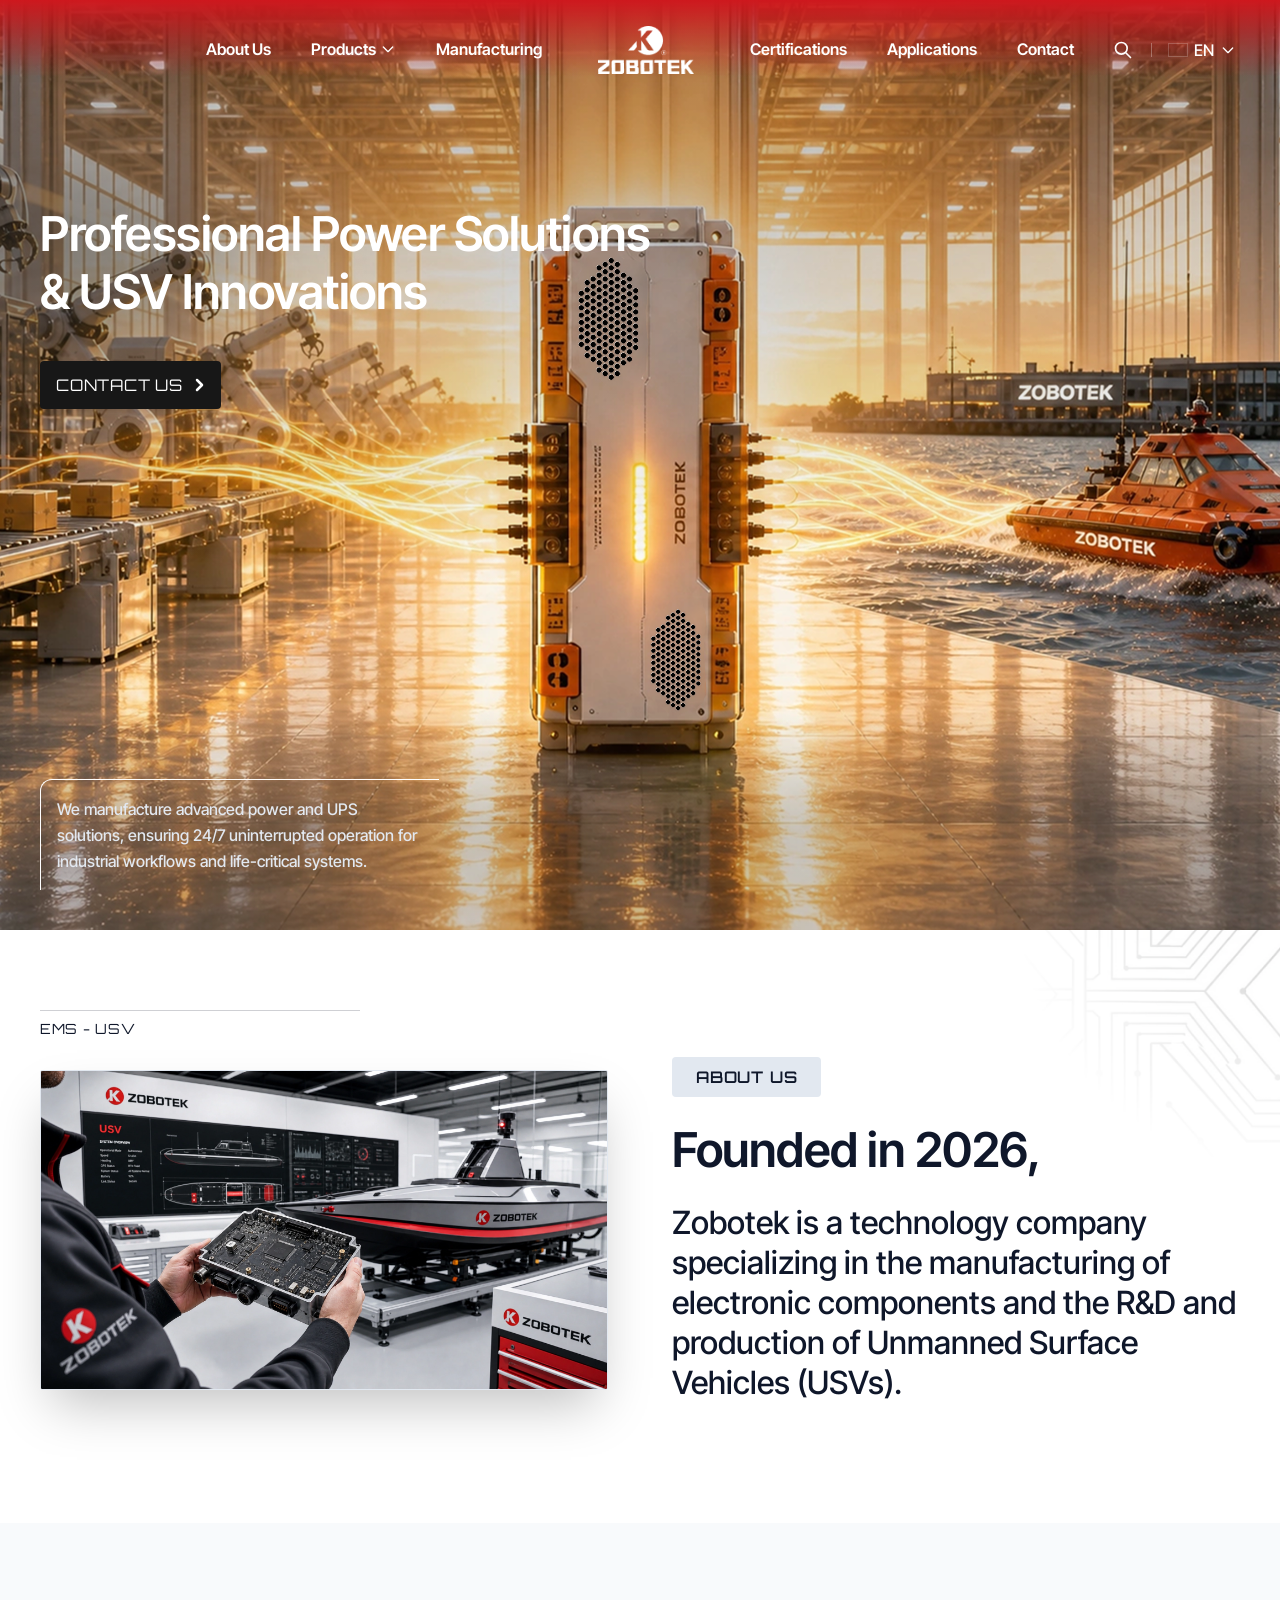
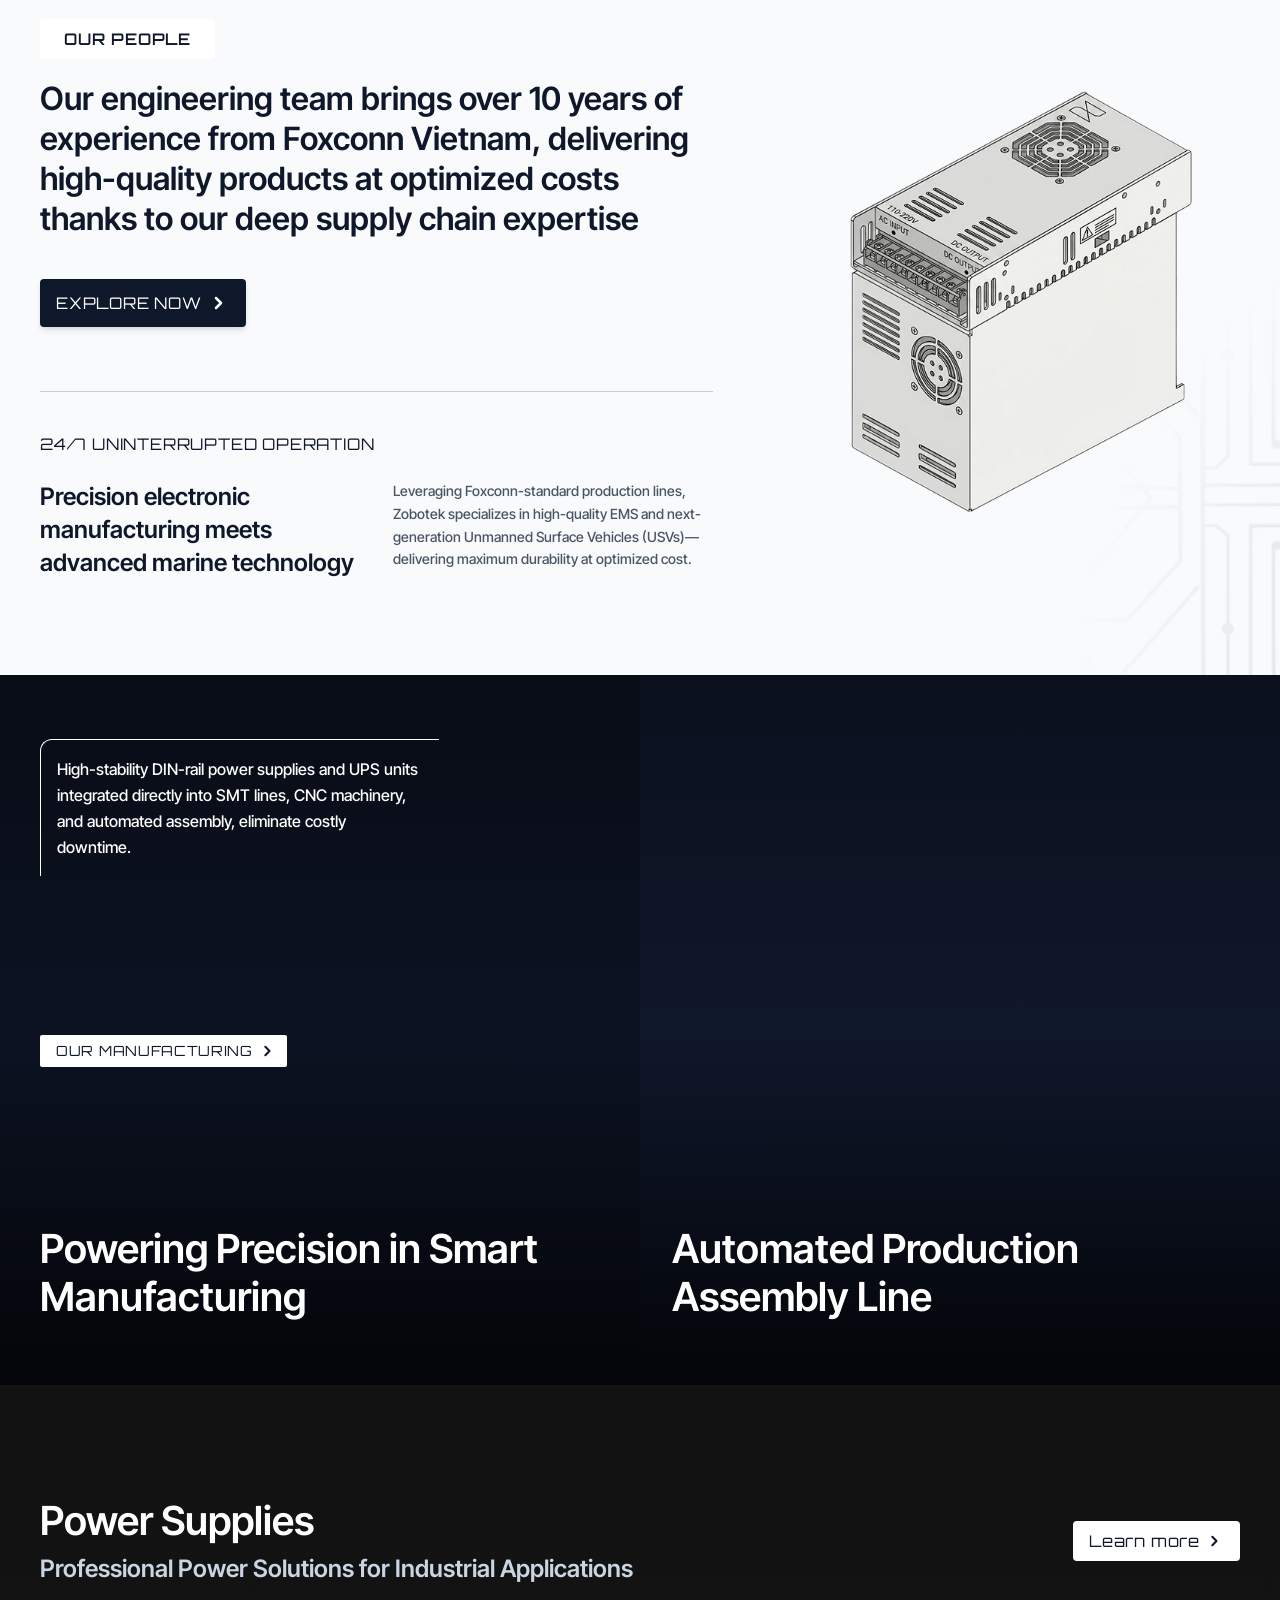
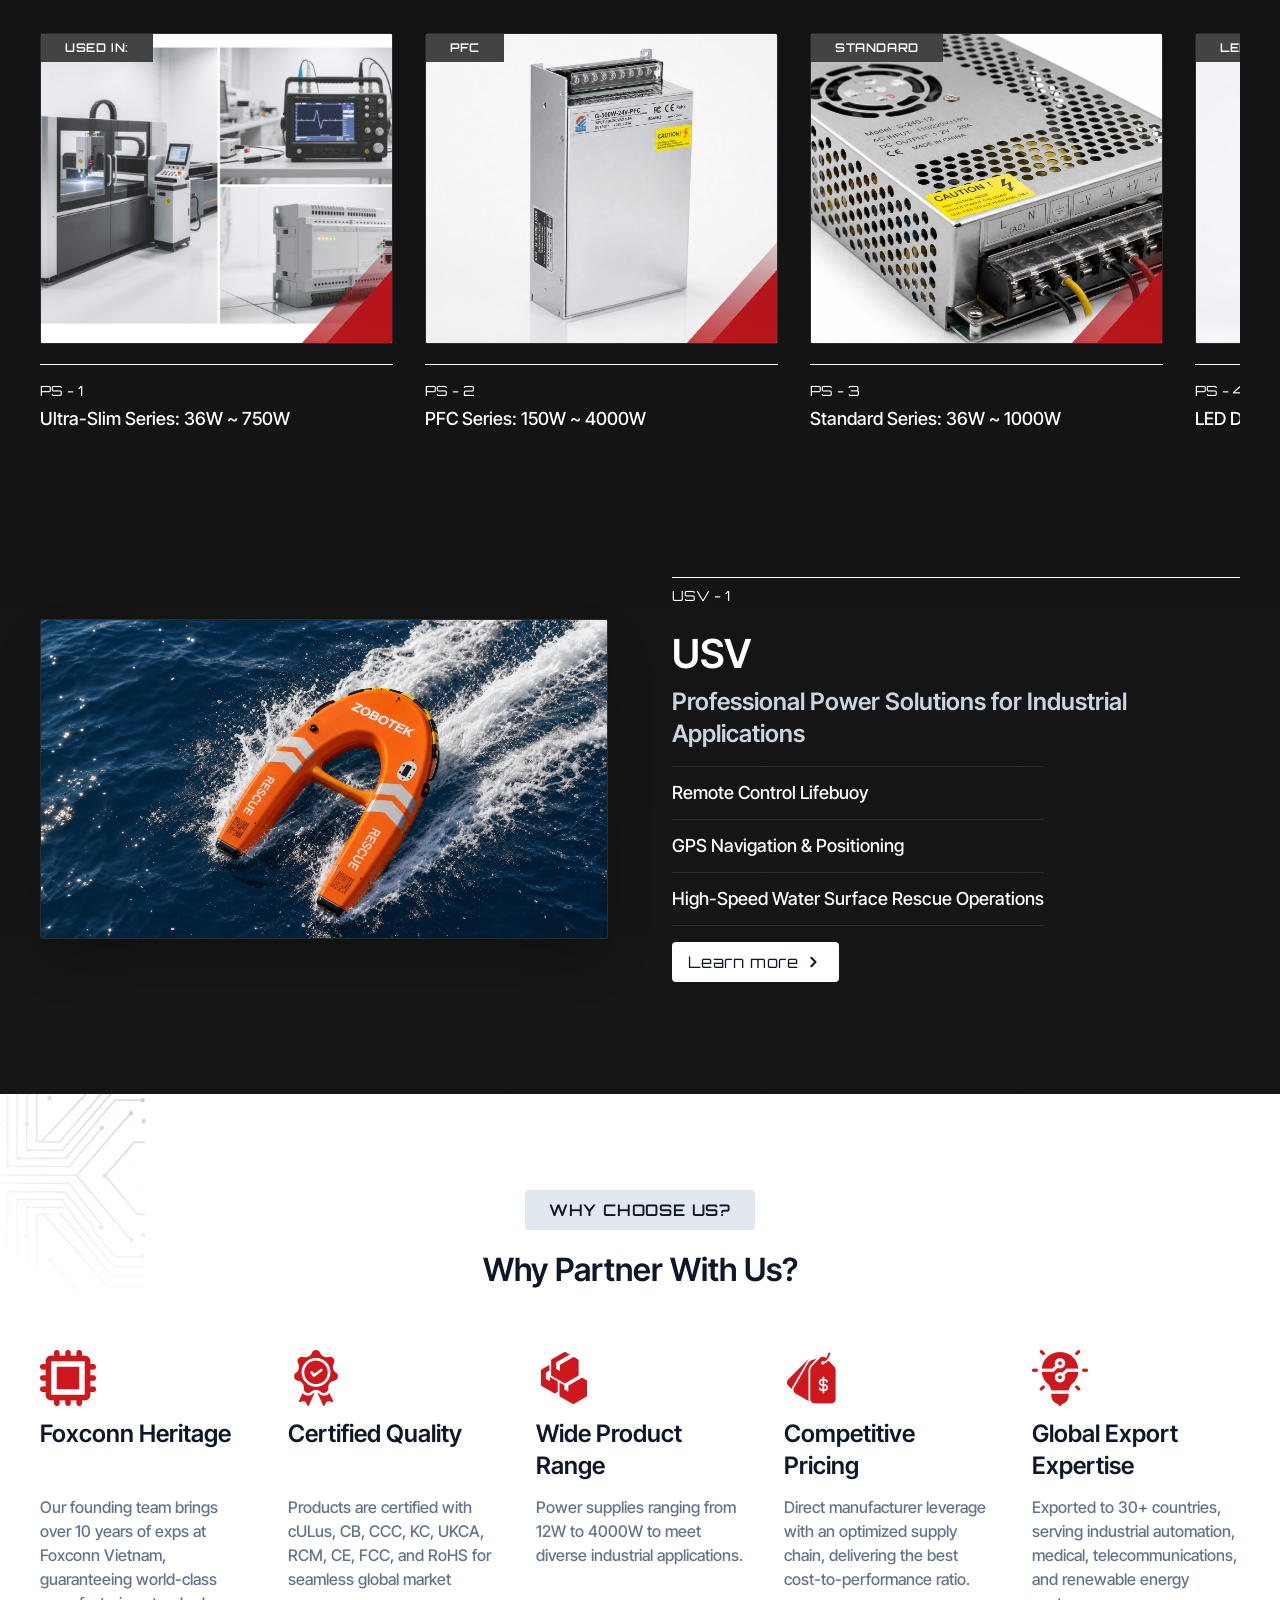
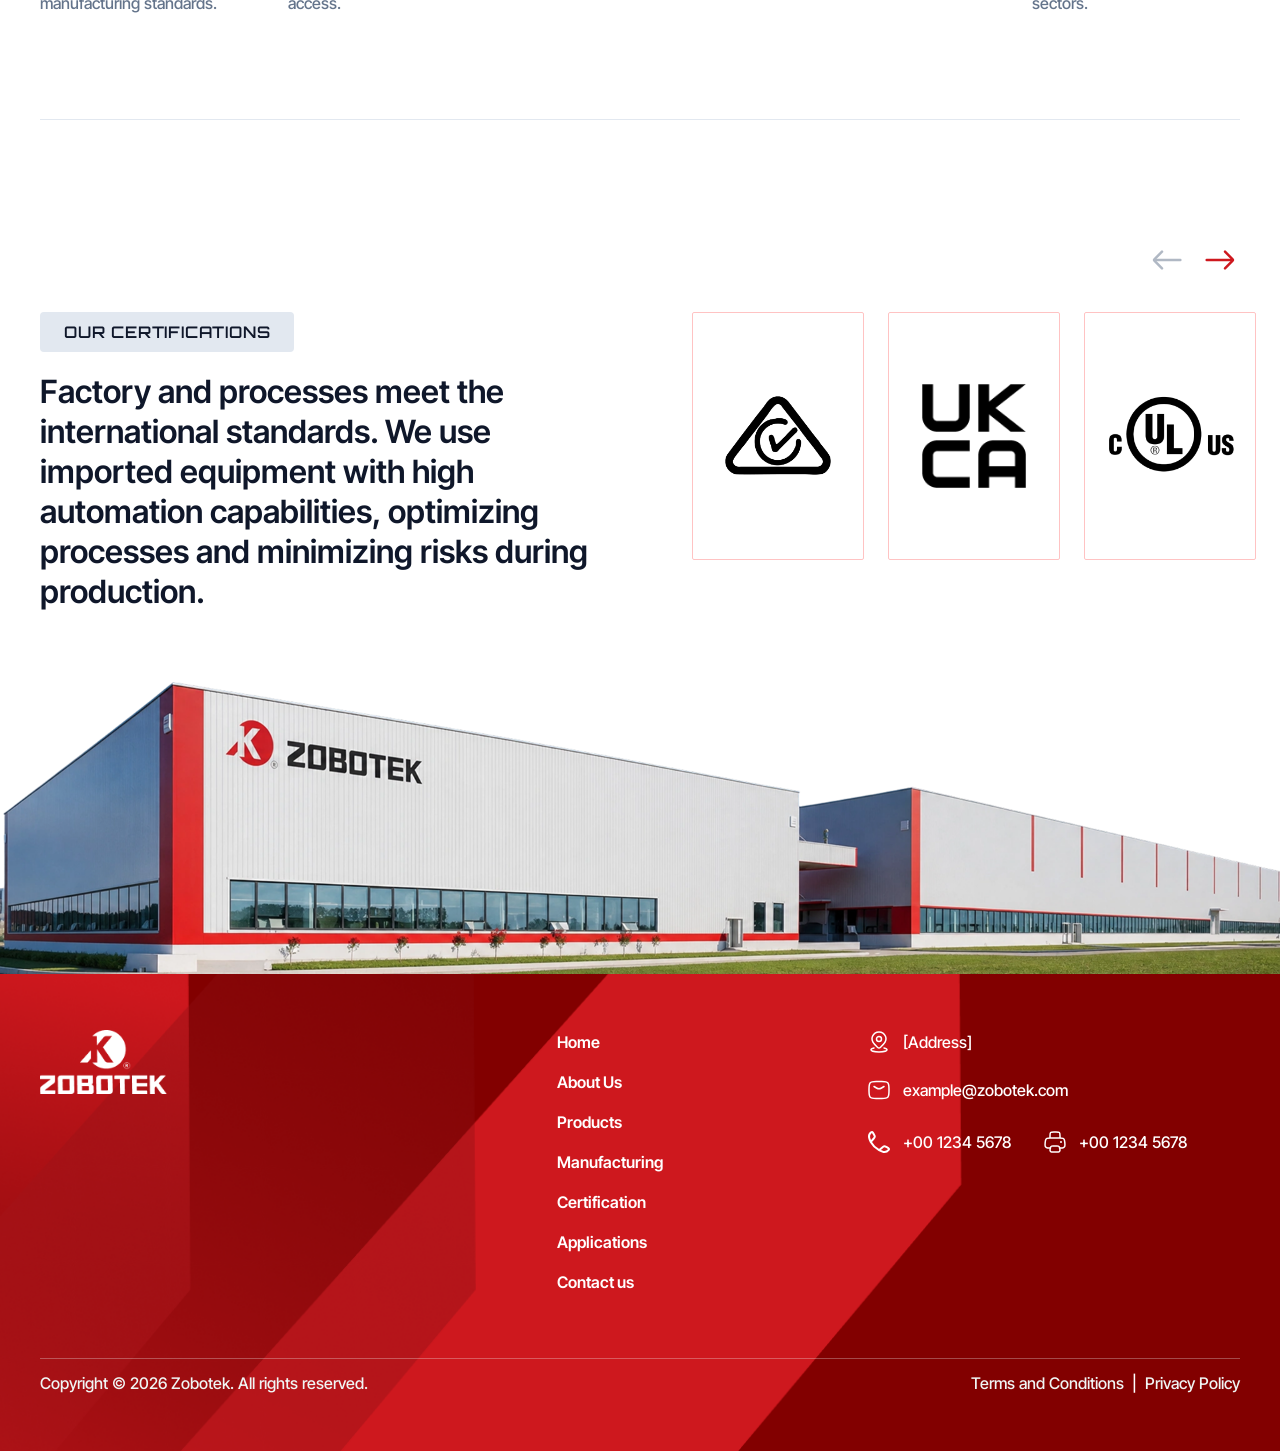
==== commit a8f5b916: "refactor: card product, product-detail-supplies, usv" ====
--- a/index.html
+++ b/index.html
@@ -733,13 +733,18 @@
                 <!-- Card 1: Ultra-Slim -->
                 <div class="swiper-slide h-auto">
                   <a href="#contact" class="product-card group h-full">
-                    <div class="product-card-img">
+                    <div class="product-card-img--dark">
                       <img
                         src="assets/images/product-ps1.png"
                         alt="Ultra-Slim Series Power Supply"
                         class="w-full h-full object-cover group-hover:scale-105 transition-transform duration-500"
                       />
-                      <div class="product-card-badge">USED IN:</div>
+                      <span class="product-card-badge--gray">USED IN:</span>
+                      <img
+                        src="assets/images/img-bottom-product.png"
+                        alt=""
+                        class="product-card-corner"
+                      />
                       <div class="product-card-overlay">
                         <span class="btn-card-explore">
                           <span>EXPLORE NOW</span>
@@ -755,7 +760,7 @@
                         </span>
                       </div>
                     </div>
-                    <div class="product-card-info">
+                    <div class="product-card-info--dark">
                       <p class="font-orbitron text-sm text-white">PS - 1</p>
                       <h3 class="font-medium text-lg text-white">
                         Ultra-Slim Series: 36W ~ 750W
@@ -767,13 +772,18 @@
                 <!-- Card 2: PFC Series -->
                 <div class="swiper-slide h-auto">
                   <a href="#contact" class="product-card group h-full">
-                    <div class="product-card-img">
+                    <div class="product-card-img--dark">
                       <img
                         src="assets/images/product-ps2.png"
                         alt="PFC Series Power Supply"
                         class="w-full h-full object-cover group-hover:scale-105 transition-transform duration-500"
                       />
-                      <div class="product-card-badge">PFC</div>
+                      <span class="product-card-badge--gray">PFC</span>
+                      <img
+                        src="assets/images/img-bottom-product.png"
+                        alt=""
+                        class="product-card-corner"
+                      />
                       <div class="product-card-overlay">
                         <span class="btn-card-explore">
                           <span>EXPLORE NOW</span>
@@ -789,7 +799,7 @@
                         </span>
                       </div>
                     </div>
-                    <div class="product-card-info">
+                    <div class="product-card-info--dark">
                       <p class="font-orbitron text-sm text-white">PS - 2</p>
                       <h3 class="font-medium text-lg text-white">
                         PFC Series: 150W ~ 4000W
@@ -801,13 +811,18 @@
                 <!-- Card 3: Standard Series -->
                 <div class="swiper-slide h-auto">
                   <a href="#contact" class="product-card group h-full">
-                    <div class="product-card-img">
+                    <div class="product-card-img--dark">
                       <img
                         src="assets/images/product-ps3.png"
                         alt="Standard Series Power Supply"
                         class="w-full h-full object-cover group-hover:scale-105 transition-transform duration-500"
                       />
-                      <div class="product-card-badge">STANDARD</div>
+                      <span class="product-card-badge--gray">STANDARD</span>
+                      <img
+                        src="assets/images/img-bottom-product.png"
+                        alt=""
+                        class="product-card-corner"
+                      />
                       <div class="product-card-overlay">
                         <span class="btn-card-explore">
                           <span>EXPLORE NOW</span>
@@ -823,7 +838,7 @@
                         </span>
                       </div>
                     </div>
-                    <div class="product-card-info">
+                    <div class="product-card-info--dark">
                       <p class="font-orbitron text-sm text-white">PS - 3</p>
                       <h3 class="font-medium text-lg text-white">
                         Standard Series: 36W ~ 1000W
@@ -835,13 +850,18 @@
                 <!-- Card 4: LED Driver Series -->
                 <div class="swiper-slide h-auto">
                   <a href="#contact" class="product-card group h-full">
-                    <div class="product-card-img">
+                    <div class="product-card-img--dark">
                       <img
                         src="assets/images/product-ps4.png"
                         alt="LED Driver Series Power Supply"
                         class="w-full h-full object-cover group-hover:scale-105 transition-transform duration-500"
                       />
-                      <div class="product-card-badge">LED</div>
+                      <span class="product-card-badge--gray">LED</span>
+                      <img
+                        src="assets/images/img-bottom-product.png"
+                        alt=""
+                        class="product-card-corner"
+                      />
                       <div class="product-card-overlay">
                         <span class="btn-card-explore">
                           <span>EXPLORE NOW</span>
@@ -857,7 +877,7 @@
                         </span>
                       </div>
                     </div>
-                    <div class="product-card-info">
+                    <div class="product-card-info--dark">
                       <p class="font-orbitron text-sm text-white">PS - 4</p>
                       <h3 class="font-medium text-lg text-white">
                         LED Driver Series: 12W ~ 600W
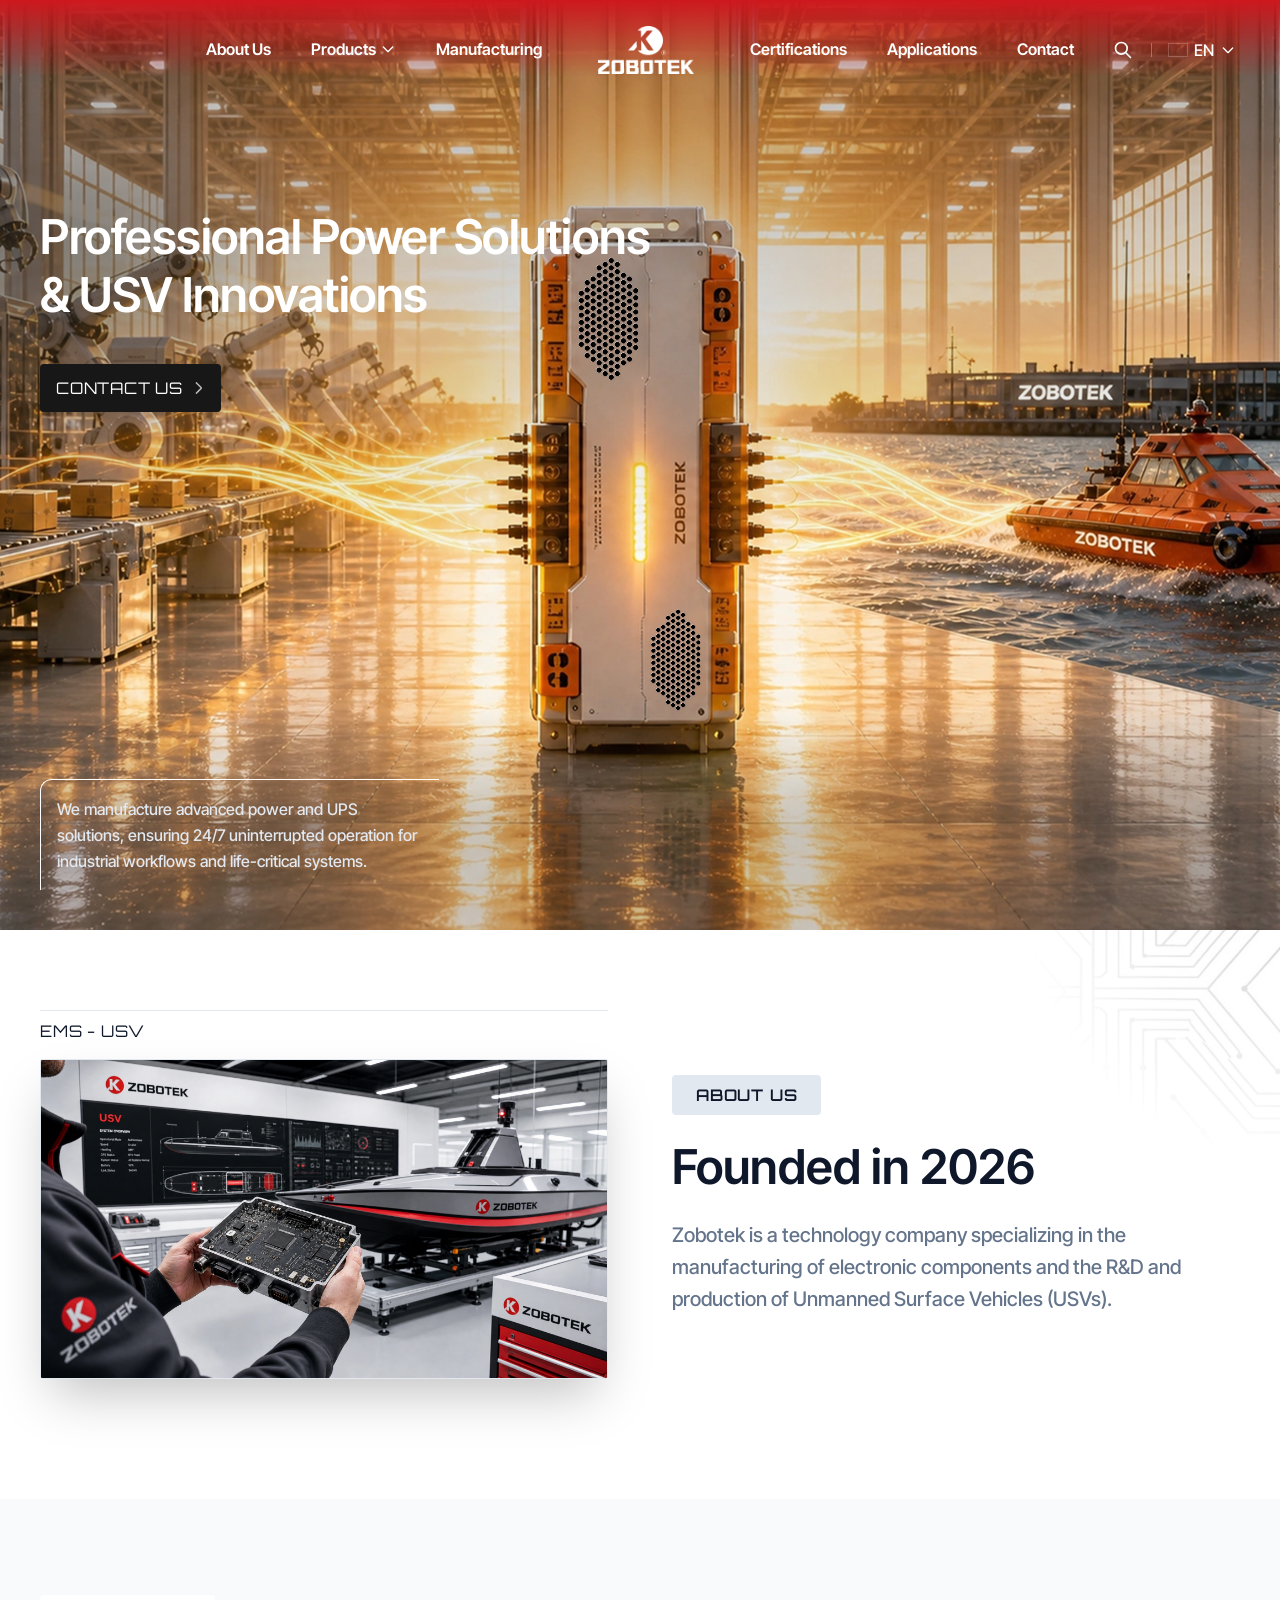
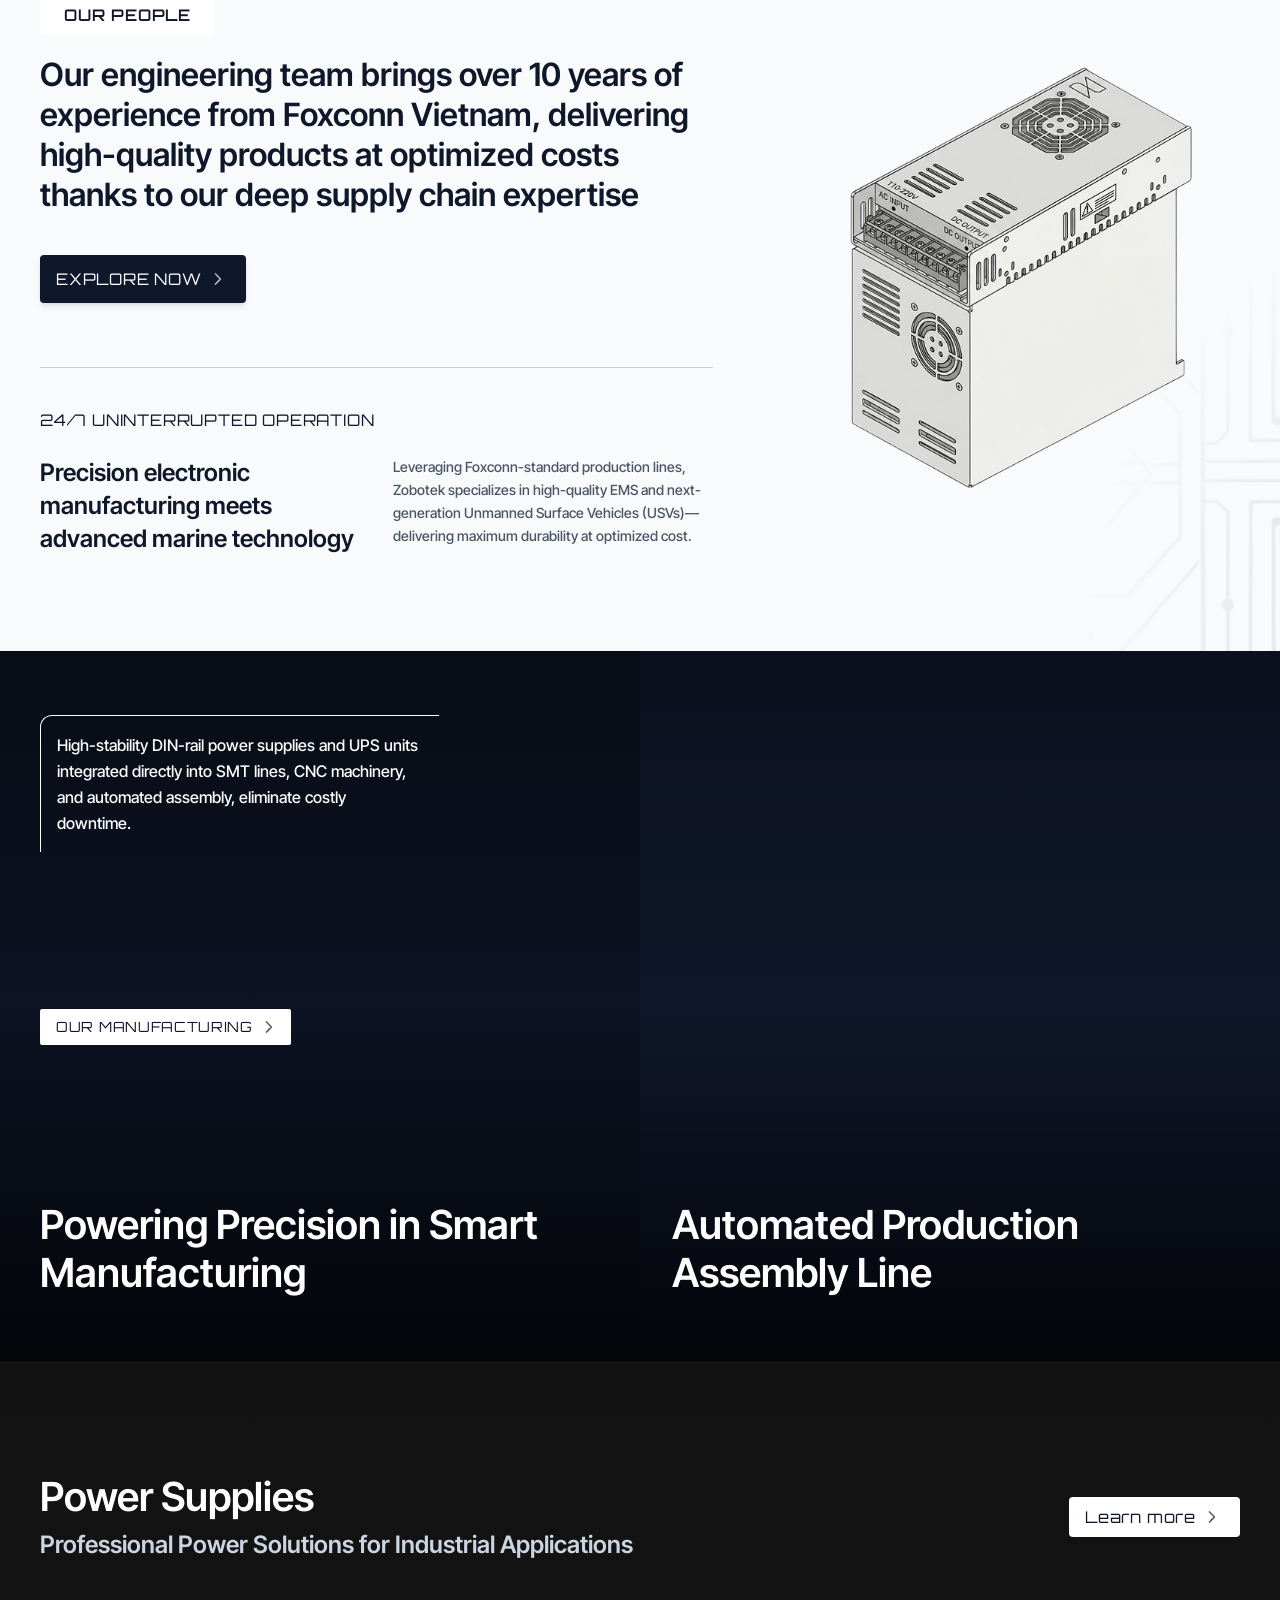
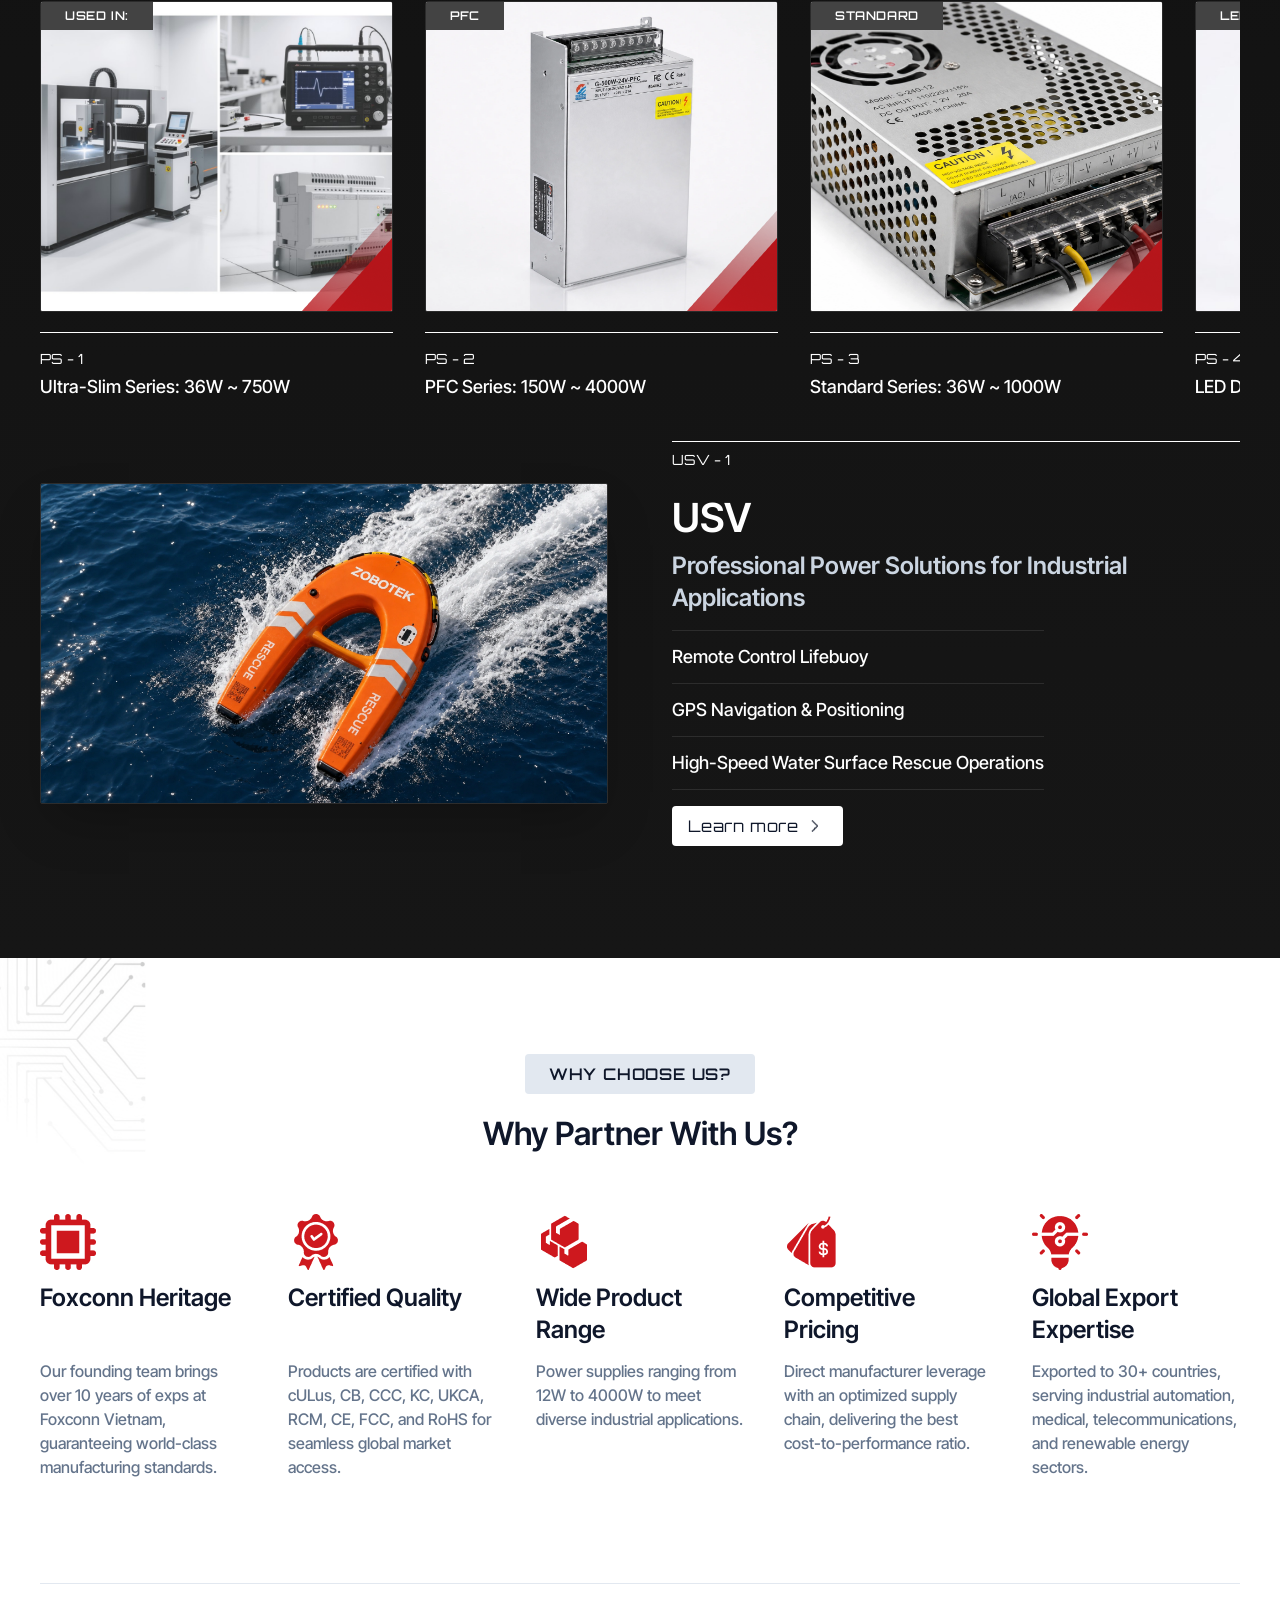
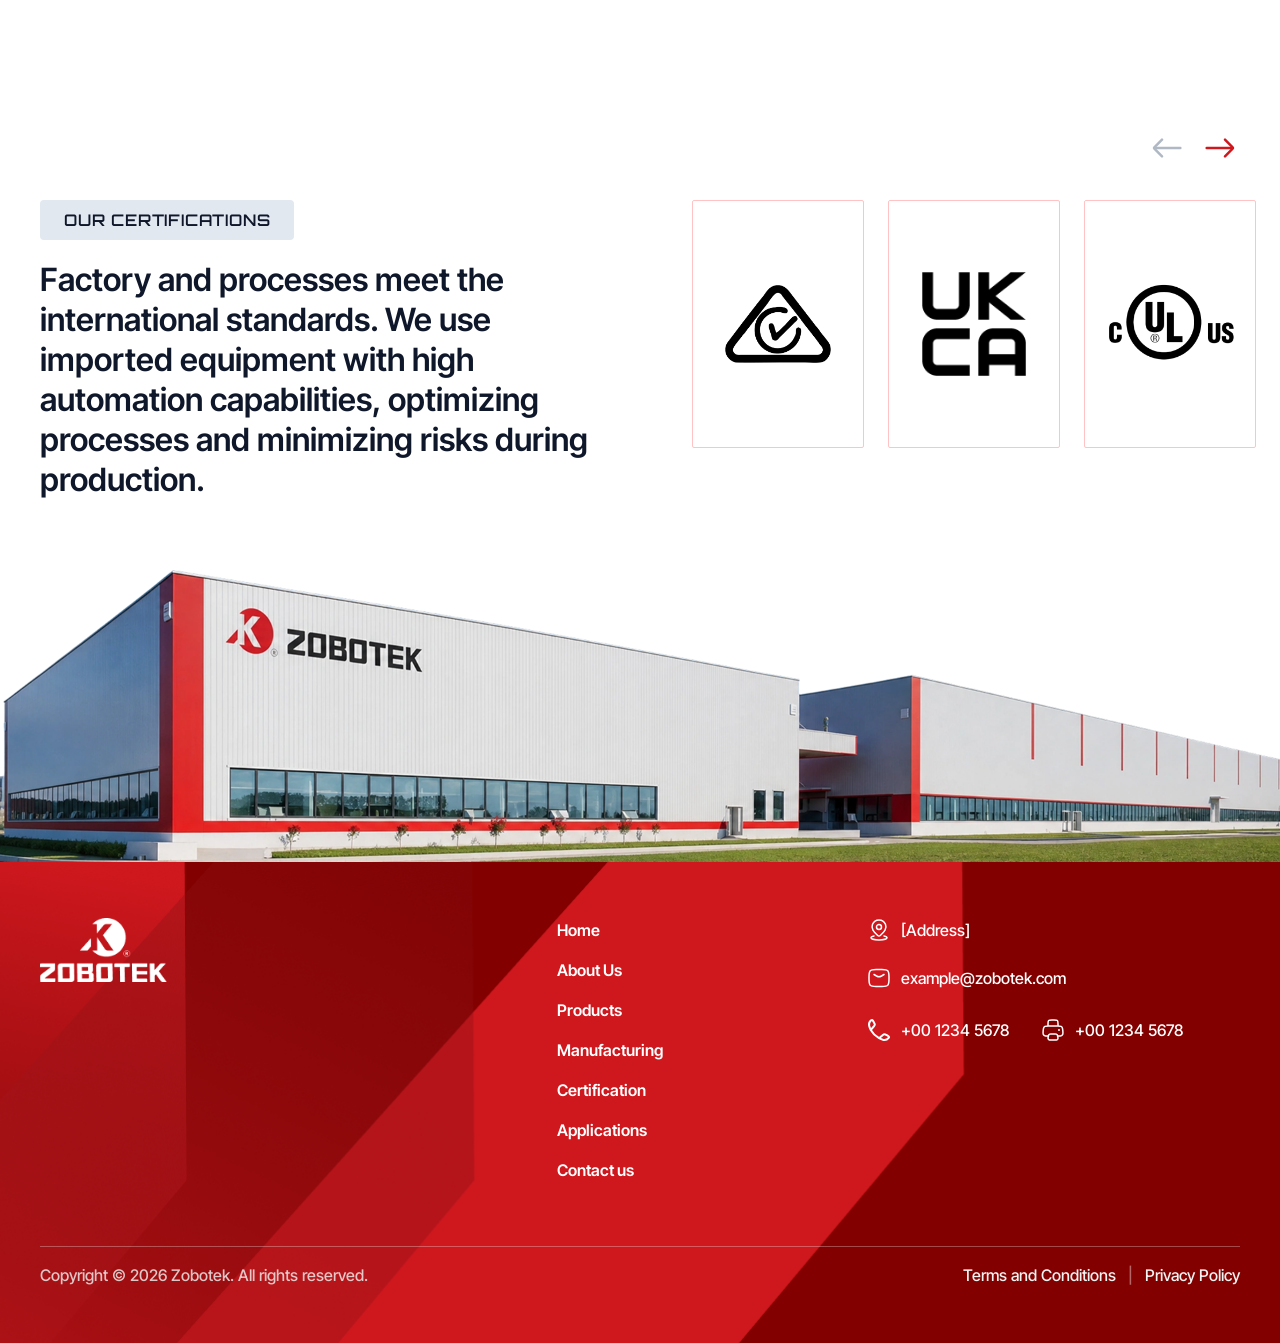
==== commit 87a47e18: "refactor: all page" ====
--- a/index.html
+++ b/index.html
@@ -27,7 +27,11 @@
             class="lg:hidden flex items-center"
             aria-label="Zobotek Homepage"
           >
-            <img src="assets/images/logo-header.png" alt="Zobotek Logo" />
+            <img
+              src="assets/images/logo-header.png"
+              alt="Zobotek Logo"
+              class="h-8 sm:h-9 w-auto object-contain"
+            />
           </a>
         </div>
 
@@ -60,7 +64,9 @@
               class="absolute left-0 top-full pt-2 hidden group-hover:block w-52 z-50"
             >
               <div class="dropdown-menu">
-                <a href="power-supplies.html" class="dropdown-item">Power Supplies</a>
+                <a href="power-supplies.html" class="dropdown-item"
+                  >Power Supplies</a
+                >
                 <a href="#products-usv" class="dropdown-item"
                   >USV Innovations</a
                 >
@@ -99,12 +105,12 @@
         >
           <!-- Right Utility Actions -->
           <div class="flex items-center gap-2 sm:gap-3 text-white relative">
-            <!-- Search Button & Popup (Hidden on mobile, shown on tablet/desktop) -->
-            <div class="relative hidden sm:block">
+            <!-- Search Button & Popup -->
+            <div class="relative">
               <button
                 type="button"
                 id="search-btn"
-                class="p-1.5 header-action-btn"
+                class="p-1.5 header-action-btn flex items-center justify-center"
                 aria-label="Search"
               >
                 <svg
@@ -147,7 +153,7 @@
               </div>
             </div>
 
-            <span class="hidden sm:block h-3.5 w-px bg-white/30"></span>
+            <span class="h-3.5 w-px bg-white/30"></span>
 
             <!-- Language Selector & Dropdown Menu -->
             <div class="relative">
@@ -230,20 +236,21 @@
           <button
             type="button"
             id="mobile-menu-toggle"
-            class="lg:hidden p-2 header-action-btn"
+            class="lg:hidden bg-white/10 hover:bg-white/20 p-1.5 rounded-sm flex items-center justify-center shrink-0 header-action-btn"
             aria-label="Open mobile menu"
           >
             <svg
-              class="w-7 h-7"
+              xmlns="http://www.w3.org/2000/svg"
+              width="18"
+              height="12"
+              viewBox="0 0 18 12"
               fill="none"
-              stroke="currentColor"
-              viewBox="0 0 24 24"
             >
               <path
+                d="M3.00061 2.4996H14.9994M3.00061 6H14.9994M3.00061 9.5004H14.9994"
+                stroke="white"
+                stroke-width="2"
                 stroke-linecap="round"
-                stroke-linejoin="round"
-                stroke-width="2"
-                d="M4 6h16M4 12h16M4 18h16"
               />
             </svg>
           </button>
@@ -256,9 +263,7 @@
       id="mobile-menu"
       class="fixed inset-0 z-50 bg-black/60 backdrop-blur-xs hidden justify-end text-white"
     >
-      <div
-        class="w-[85%] max-w-sm h-full bg-gray-900 border-l border-gray-800 shadow-2xl p-6 flex flex-col justify-between overflow-y-auto"
-      >
+      <div class="mobile-menu-panel">
         <div>
           <!-- Top Bar: Logo & Close -->
           <div class="flex items-center justify-between">
@@ -290,40 +295,6 @@
               </svg>
             </button>
           </div>
-
-          <!-- Integrated Search Form inside Mobile Menu -->
-          <form
-            action="#products"
-            method="GET"
-            class="mt-5 flex items-center gap-2"
-          >
-            <div class="relative w-full">
-              <input
-                type="text"
-                placeholder="Search products..."
-                class="w-full bg-gray-800 border border-gray-700 rounded-md pl-9 pr-3 py-2 text-sm text-white focus:outline-none focus:border-primary placeholder-gray-400"
-              />
-              <svg
-                class="w-4 h-4 text-gray-400 absolute left-3 top-1/2 -translate-y-1/2"
-                fill="none"
-                stroke="currentColor"
-                viewBox="0 0 24 24"
-              >
-                <path
-                  stroke-linecap="round"
-                  stroke-linejoin="round"
-                  stroke-width="2"
-                  d="M21 21l-6-6m2-5a7 7 0 11-14 0 7 7 0 0114 0z"
-                />
-              </svg>
-            </div>
-            <button
-              type="submit"
-              class="bg-primary text-white px-3 py-2 rounded-md text-sm font-medium hover:bg-red-700 transition-colors shrink-0"
-            >
-              Search
-            </button>
-          </form>
         </div>
 
         <nav class="flex flex-col gap-4 text-xl font-semibold my-auto py-6">
@@ -400,7 +371,7 @@
       <!-- HERO SECTION -->
       <section
         id="hero"
-        class="relative min-h-0 lg:min-h-[930px] lg:h-[930px] flex flex-col justify-between pb-8 sm:pb-10 lg:pb-10 text-white overflow-hidden bg-gray-950"
+        class="relative min-h-140 sm:min-h-160 lg:min-h-232.5 lg:h-232.5 flex flex-col justify-between pb-8 sm:pb-10 lg:pb-10 text-white overflow-hidden bg-gray-950"
       >
         <!-- Hero Background Image & Overlays -->
         <div class="absolute inset-0 z-0">
@@ -414,8 +385,8 @@
         </div>
 
         <!-- Main Content (Heading & CTA) -->
-        <div class="container relative z-10 pt-28 lg:pt-[205px]">
-          <div class="max-w-[658px] space-y-5 sm:space-y-6 lg:space-y-10">
+        <div class="container relative z-10 pt-24 sm:pt-28 lg:pt-52">
+          <div class="max-w-2xl space-y-4 sm:space-y-6 lg:space-y-10">
             <h1 class="heading-h1 text-white">
               Professional Power Solutions<br class="hidden sm:block" />
               &amp; USV Innovations
@@ -423,14 +394,189 @@
             <div>
               <a href="#contact" class="btn-dark">
                 <span>CONTACT US</span>
-                <svg class="w-6 h-6" viewBox="0 0 24 24" fill="none">
-                  <path
-                    d="M10 17L15 12M15 12L10 7"
-                    stroke="currentColor"
-                    stroke-width="2.5"
-                    stroke-linecap="round"
-                    stroke-linejoin="round"
-                  ></path>
+                <svg
+                  xmlns="http://www.w3.org/2000/svg"
+                  width="24"
+                  height="24"
+                  viewBox="0 0 24 24"
+                  fill="none"
+                >
+                  <path
+                    d="M8.50008 6.67008C8.59397 6.67008 8.67008 6.59397 8.67008 6.50008C8.67008 6.40619 8.59397 6.33008 8.50008 6.33008C8.40619 6.33008 8.33008 6.40619 8.33008 6.50008C8.33008 6.59397 8.40619 6.67008 8.50008 6.67008Z"
+                    fill="currentColor"
+                  />
+                  <path
+                    d="M9.49984 6.90984C9.72628 6.90984 9.90984 6.72628 9.90984 6.49984C9.90984 6.27341 9.72628 6.08984 9.49984 6.08984C9.27341 6.08984 9.08984 6.27341 9.08984 6.49984C9.08984 6.72628 9.27341 6.90984 9.49984 6.90984Z"
+                    fill="currentColor"
+                  />
+                  <path
+                    d="M10.5001 6.67008C10.594 6.67008 10.6701 6.59397 10.6701 6.50008C10.6701 6.40619 10.594 6.33008 10.5001 6.33008C10.4062 6.33008 10.3301 6.40619 10.3301 6.50008C10.3301 6.59397 10.4062 6.67008 10.5001 6.67008Z"
+                    fill="currentColor"
+                  />
+                  <path
+                    d="M8.50008 7.67008C8.59397 7.67008 8.67008 7.59397 8.67008 7.50008C8.67008 7.40619 8.59397 7.33008 8.50008 7.33008C8.40619 7.33008 8.33008 7.40619 8.33008 7.50008C8.33008 7.59397 8.40619 7.67008 8.50008 7.67008Z"
+                    fill="currentColor"
+                  />
+                  <path
+                    d="M9.49984 7.90984C9.72628 7.90984 9.90984 7.72628 9.90984 7.49984C9.90984 7.27341 9.72628 7.08984 9.49984 7.08984C9.27341 7.08984 9.08984 7.27341 9.08984 7.49984C9.08984 7.72628 9.27341 7.90984 9.49984 7.90984Z"
+                    fill="currentColor"
+                  />
+                  <path
+                    d="M10.4998 7.90984C10.7263 7.90984 10.9098 7.72628 10.9098 7.49984C10.9098 7.27341 10.7263 7.08984 10.4998 7.08984C10.2734 7.08984 10.0898 7.27341 10.0898 7.49984C10.0898 7.72628 10.2734 7.90984 10.4998 7.90984Z"
+                    fill="currentColor"
+                  />
+                  <path
+                    d="M11.5001 7.67008C11.594 7.67008 11.6701 7.59397 11.6701 7.50008C11.6701 7.40619 11.594 7.33008 11.5001 7.33008C11.4062 7.33008 11.3301 7.40619 11.3301 7.50008C11.3301 7.59397 11.4062 7.67008 11.5001 7.67008Z"
+                    fill="currentColor"
+                  />
+                  <path
+                    d="M9.50008 8.67008C9.59397 8.67008 9.67008 8.59397 9.67008 8.50008C9.67008 8.40619 9.59397 8.33008 9.50008 8.33008C9.40619 8.33008 9.33008 8.40619 9.33008 8.50008C9.33008 8.59397 9.40619 8.67008 9.50008 8.67008Z"
+                    fill="currentColor"
+                  />
+                  <path
+                    d="M10.4998 8.90984C10.7263 8.90984 10.9098 8.72628 10.9098 8.49984C10.9098 8.27341 10.7263 8.08984 10.4998 8.08984C10.2734 8.08984 10.0898 8.27341 10.0898 8.49984C10.0898 8.72628 10.2734 8.90984 10.4998 8.90984Z"
+                    fill="currentColor"
+                  />
+                  <path
+                    d="M11.4998 8.90984C11.7263 8.90984 11.9098 8.72628 11.9098 8.49984C11.9098 8.27341 11.7263 8.08984 11.4998 8.08984C11.2734 8.08984 11.0898 8.27341 11.0898 8.49984C11.0898 8.72628 11.2734 8.90984 11.4998 8.90984Z"
+                    fill="currentColor"
+                  />
+                  <path
+                    d="M12.5001 8.67008C12.594 8.67008 12.6701 8.59397 12.6701 8.50008C12.6701 8.40619 12.594 8.33008 12.5001 8.33008C12.4062 8.33008 12.3301 8.40619 12.3301 8.50008C12.3301 8.59397 12.4062 8.67008 12.5001 8.67008Z"
+                    fill="currentColor"
+                  />
+                  <path
+                    d="M10.5001 9.67008C10.594 9.67008 10.6701 9.59397 10.6701 9.50008C10.6701 9.40619 10.594 9.33008 10.5001 9.33008C10.4062 9.33008 10.3301 9.40619 10.3301 9.50008C10.3301 9.59397 10.4062 9.67008 10.5001 9.67008Z"
+                    fill="currentColor"
+                  />
+                  <path
+                    d="M11.4998 9.90984C11.7263 9.90984 11.9098 9.72628 11.9098 9.49984C11.9098 9.27341 11.7263 9.08984 11.4998 9.08984C11.2734 9.08984 11.0898 9.27341 11.0898 9.49984C11.0898 9.72628 11.2734 9.90984 11.4998 9.90984Z"
+                    fill="currentColor"
+                  />
+                  <path
+                    d="M12.4998 9.90984C12.7263 9.90984 12.9098 9.72628 12.9098 9.49984C12.9098 9.27341 12.7263 9.08984 12.4998 9.08984C12.2734 9.08984 12.0898 9.27341 12.0898 9.49984C12.0898 9.72628 12.2734 9.90984 12.4998 9.90984Z"
+                    fill="currentColor"
+                  />
+                  <path
+                    d="M13.5001 9.67008C13.594 9.67008 13.6701 9.59397 13.6701 9.50008C13.6701 9.40619 13.594 9.33008 13.5001 9.33008C13.4062 9.33008 13.3301 9.40619 13.3301 9.50008C13.3301 9.59397 13.4062 9.67008 13.5001 9.67008Z"
+                    fill="currentColor"
+                  />
+                  <path
+                    d="M11.5001 10.6701C11.594 10.6701 11.6701 10.594 11.6701 10.5001C11.6701 10.4062 11.594 10.3301 11.5001 10.3301C11.4062 10.3301 11.3301 10.4062 11.3301 10.5001C11.3301 10.594 11.4062 10.6701 11.5001 10.6701Z"
+                    fill="currentColor"
+                  />
+                  <path
+                    d="M12.4998 10.9098C12.7263 10.9098 12.9098 10.7263 12.9098 10.4998C12.9098 10.2734 12.7263 10.0898 12.4998 10.0898C12.2734 10.0898 12.0898 10.2734 12.0898 10.4998C12.0898 10.7263 12.2734 10.9098 12.4998 10.9098Z"
+                    fill="currentColor"
+                  />
+                  <path
+                    d="M13.4998 10.9098C13.7263 10.9098 13.9098 10.7263 13.9098 10.4998C13.9098 10.2734 13.7263 10.0898 13.4998 10.0898C13.2734 10.0898 13.0898 10.2734 13.0898 10.4998C13.0898 10.7263 13.2734 10.9098 13.4998 10.9098Z"
+                    fill="currentColor"
+                  />
+                  <path
+                    d="M14.5001 10.6701C14.594 10.6701 14.6701 10.594 14.6701 10.5001C14.6701 10.4062 14.594 10.3301 14.5001 10.3301C14.4062 10.3301 14.3301 10.4062 14.3301 10.5001C14.3301 10.594 14.4062 10.6701 14.5001 10.6701Z"
+                    fill="currentColor"
+                  />
+                  <path
+                    d="M12.5001 11.6701C12.594 11.6701 12.6701 11.594 12.6701 11.5001C12.6701 11.4062 12.594 11.3301 12.5001 11.3301C12.4062 11.3301 12.3301 11.4062 12.3301 11.5001C12.3301 11.594 12.4062 11.6701 12.5001 11.6701Z"
+                    fill="currentColor"
+                  />
+                  <path
+                    d="M13.4998 11.9098C13.7263 11.9098 13.9098 11.7263 13.9098 11.4998C13.9098 11.2734 13.7263 11.0898 13.4998 11.0898C13.2734 11.0898 13.0898 11.2734 13.0898 11.4998C13.0898 11.7263 13.2734 11.9098 13.4998 11.9098Z"
+                    fill="currentColor"
+                  />
+                  <path
+                    d="M14.4998 11.9098C14.7263 11.9098 14.9098 11.7263 14.9098 11.4998C14.9098 11.2734 14.7263 11.0898 14.4998 11.0898C14.2734 11.0898 14.0898 11.2734 14.0898 11.4998C14.0898 11.7263 14.2734 11.9098 14.4998 11.9098Z"
+                    fill="currentColor"
+                  />
+                  <path
+                    d="M12.5001 12.6701C12.594 12.6701 12.6701 12.594 12.6701 12.5001C12.6701 12.4062 12.594 12.3301 12.5001 12.3301C12.4062 12.3301 12.3301 12.4062 12.3301 12.5001C12.3301 12.594 12.4062 12.6701 12.5001 12.6701Z"
+                    fill="currentColor"
+                  />
+                  <path
+                    d="M13.4998 12.9098C13.7263 12.9098 13.9098 12.7263 13.9098 12.4998C13.9098 12.2734 13.7263 12.0898 13.4998 12.0898C13.2734 12.0898 13.0898 12.2734 13.0898 12.4998C13.0898 12.7263 13.2734 12.9098 13.4998 12.9098Z"
+                    fill="currentColor"
+                  />
+                  <path
+                    d="M14.4998 12.9098C14.7263 12.9098 14.9098 12.7263 14.9098 12.4998C14.9098 12.2734 14.7263 12.0898 14.4998 12.0898C14.2734 12.0898 14.0898 12.2734 14.0898 12.4998C14.0898 12.7263 14.2734 12.9098 14.4998 12.9098Z"
+                    fill="currentColor"
+                  />
+                  <path
+                    d="M11.5001 13.6701C11.594 13.6701 11.6701 13.594 11.6701 13.5001C11.6701 13.4062 11.594 13.3301 11.5001 13.3301C11.4062 13.3301 11.3301 13.4062 11.3301 13.5001C11.3301 13.594 11.4062 13.6701 11.5001 13.6701Z"
+                    fill="currentColor"
+                  />
+                  <path
+                    d="M12.4998 13.9098C12.7263 13.9098 12.9098 13.7263 12.9098 13.4998C12.9098 13.2734 12.7263 13.0898 12.4998 13.0898C12.2734 13.0898 12.0898 13.2734 12.0898 13.4998C12.0898 13.7263 12.2734 13.9098 12.4998 13.9098Z"
+                    fill="currentColor"
+                  />
+                  <path
+                    d="M13.4998 13.9098C13.7263 13.9098 13.9098 13.7263 13.9098 13.4998C13.9098 13.2734 13.7263 13.0898 13.4998 13.0898C13.2734 13.0898 13.0898 13.2734 13.0898 13.4998C13.0898 13.7263 13.2734 13.9098 13.4998 13.9098Z"
+                    fill="currentColor"
+                  />
+                  <path
+                    d="M14.5001 13.6701C14.594 13.6701 14.6701 13.594 14.6701 13.5001C14.6701 13.4062 14.594 13.3301 14.5001 13.3301C14.4062 13.3301 14.3301 13.4062 14.3301 13.5001C14.3301 13.594 14.4062 13.6701 14.5001 13.6701Z"
+                    fill="currentColor"
+                  />
+                  <path
+                    d="M10.5001 14.6701C10.594 14.6701 10.6701 14.594 10.6701 14.5001C10.6701 14.4062 10.594 14.3301 10.5001 14.3301C10.4062 14.3301 10.3301 14.4062 10.3301 14.5001C10.3301 14.594 10.4062 14.6701 10.5001 14.6701Z"
+                    fill="currentColor"
+                  />
+                  <path
+                    d="M11.4998 14.9098C11.7263 14.9098 11.9098 14.7263 11.9098 14.4998C11.9098 14.2734 11.7263 14.0898 11.4998 14.0898C11.2734 14.0898 11.0898 14.2734 11.0898 14.4998C11.0898 14.7263 11.2734 14.9098 11.4998 14.9098Z"
+                    fill="currentColor"
+                  />
+                  <path
+                    d="M12.4998 14.9098C12.7263 14.9098 12.9098 14.7263 12.9098 14.4998C12.9098 14.2734 12.7263 14.0898 12.4998 14.0898C12.2734 14.0898 12.0898 14.2734 12.0898 14.4998C12.0898 14.7263 12.2734 14.9098 12.4998 14.9098Z"
+                    fill="currentColor"
+                  />
+                  <path
+                    d="M13.5001 14.6701C13.594 14.6701 13.6701 14.594 13.6701 14.5001C13.6701 14.4062 13.594 14.3301 13.5001 13.3301C13.4062 13.3301 13.3301 14.4062 13.3301 14.5001C13.3301 14.594 13.4062 14.6701 13.5001 14.6701Z"
+                    fill="currentColor"
+                  />
+                  <path
+                    d="M9.50008 15.6701C9.59397 15.6701 9.67008 15.594 9.67008 15.5001C9.67008 15.4062 9.59397 15.3301 9.50008 15.3301C9.40619 15.3301 9.33008 15.4062 9.33008 15.5001C9.33008 15.594 9.40619 15.6701 9.50008 15.6701Z"
+                    fill="currentColor"
+                  />
+                  <path
+                    d="M10.4998 15.9098C10.7263 15.9098 10.9098 15.7263 10.9098 15.4998C10.9098 15.2734 10.7263 15.0898 10.4998 15.0898C10.2734 15.0898 10.0898 15.2734 10.0898 15.4998C10.0898 15.7263 10.2734 15.9098 10.4998 15.9098Z"
+                    fill="currentColor"
+                  />
+                  <path
+                    d="M11.4998 15.9098C11.7263 15.9098 11.9098 15.7263 11.9098 15.4998C11.9098 15.2734 11.7263 15.0898 11.4998 15.0898C11.2734 15.0898 11.0898 15.2734 11.0898 15.4998C11.0898 15.7263 11.2734 15.9098 11.4998 15.9098Z"
+                    fill="currentColor"
+                  />
+                  <path
+                    d="M12.5001 15.6701C12.594 15.6701 12.6701 15.594 12.6701 15.5001C12.6701 15.4062 12.594 15.3301 12.5001 15.3301C12.4062 15.3301 12.3301 15.4062 12.3301 15.5001C12.3301 15.594 12.4062 15.6701 12.5001 15.6701Z"
+                    fill="currentColor"
+                  />
+                  <path
+                    d="M8.50008 16.6701C8.59397 16.6701 8.67008 16.594 8.67008 16.5001C8.67008 16.4062 8.59397 16.3301 8.50008 16.3301C8.40619 16.3301 8.33008 16.4062 8.33008 16.5001C8.33008 16.594 8.40619 16.6701 8.50008 16.6701Z"
+                    fill="currentColor"
+                  />
+                  <path
+                    d="M9.49984 16.9098C9.72628 16.9098 9.90984 16.7263 9.90984 16.4998C9.90984 16.2734 9.72628 16.0898 9.49984 16.0898C9.27341 16.0898 9.08984 16.2734 9.08984 16.4998C9.08984 16.7263 9.27341 16.9098 9.49984 16.9098Z"
+                    fill="currentColor"
+                  />
+                  <path
+                    d="M10.4998 16.9098C10.7263 16.9098 10.9098 16.7263 10.9098 16.4998C10.9098 16.2734 10.7263 16.0898 10.4998 16.0898C10.2734 16.0898 10.0898 16.2734 10.0898 16.4998C10.0898 16.7263 10.2734 16.9098 10.4998 16.9098Z"
+                    fill="currentColor"
+                  />
+                  <path
+                    d="M11.5001 16.6701C11.594 16.6701 11.6701 16.594 11.6701 16.5001C11.6701 16.4062 11.594 16.3301 11.5001 13.3301C11.4062 13.3301 11.3301 16.4062 11.3301 16.5001C11.3301 16.594 11.4062 16.6701 11.5001 16.6701Z"
+                    fill="currentColor"
+                  />
+                  <path
+                    d="M8.50008 17.6701C8.59397 17.6701 8.67008 17.594 8.67008 17.5001C8.67008 17.4062 8.59397 17.3301 8.50008 17.3301C8.40619 17.3301 8.33008 17.4062 8.33008 17.5001C8.33008 17.594 8.40619 17.6701 8.50008 17.6701Z"
+                    fill="currentColor"
+                  />
+                  <path
+                    d="M9.49984 17.9098C9.72628 17.9098 9.90984 17.7263 9.90984 17.4998C9.90984 17.2734 9.90984 17.0898 9.49984 17.0898C9.27341 17.0898 9.08984 17.2734 9.08984 17.4998C9.08984 17.7263 9.27341 17.9098 9.49984 17.9098Z"
+                    fill="currentColor"
+                  />
+                  <path
+                    d="M10.5001 17.6701C10.594 17.6701 10.6701 17.594 10.6701 17.5001C10.6701 17.4062 10.594 17.3301 10.5001 17.3301C10.4062 17.3301 10.3301 17.4062 10.3301 17.5001C10.3301 17.594 10.4062 17.6701 10.5001 17.6701Z"
+                    fill="currentColor"
+                  />
                 </svg>
               </a>
             </div>
@@ -439,7 +585,7 @@
 
         <!-- Bottom Feature Box & Decorative Graphic -->
         <div class="container relative z-10 mt-8 sm:mt-10 lg:mt-auto pt-0">
-          <div class="feature-callout-box">
+          <div class="feature-callout-box w-full max-w-99.75">
             <p
               class="text-sm sm:text-base font-medium leading-relaxed text-gray-200"
             >
@@ -454,7 +600,7 @@
       <!-- ABOUT US SECTION -->
       <section
         id="about"
-        class="relative py-16 sm:py-20 lg:pt-20 lg:pb-30 bg-white text-gray-900 overflow-hidden"
+        class="relative py-10 sm:py-20 lg:pt-20 lg:pb-30 bg-white text-gray-900 overflow-hidden"
       >
         <!-- Background Image (Inline HTML) -->
         <div class="absolute inset-0 z-0 pointer-events-none">
@@ -466,42 +612,51 @@
         </div>
 
         <div class="container relative z-10">
-          <!-- Category Tag -->
-          <div class="mb-3 sm:mb-4.5 max-w-xs">
-            <div class="h-px bg-gray-900/20 mb-2"></div>
-            <p
-              class="font-orbitron text-sm font-regular tracking-wider text-gray-900 uppercase"
+          <div
+            class="grid grid-cols-1 lg:grid-cols-12 gap-8 lg:gap-16 items-center"
+          >
+            <!-- Right Content (Top on Mobile order-1, Right on Desktop lg:order-2) -->
+            <div
+              class="lg:col-span-6 space-y-4 sm:space-y-6 order-1 lg:order-2"
             >
-              EMS - USV
-            </p>
-          </div>
-
-          <div
-            class="grid grid-cols-1 lg:grid-cols-12 gap-10 lg:gap-16 items-center"
-          >
-            <!-- Left Image Card -->
-            <div class="lg:col-span-6">
-              <div
-                class="relative rounded-xs overflow-hidden shadow-2xl border border-gray-200"
-              >
-                <img
-                  src="assets/images/about-img.png"
-                  alt="Zobotek Technology R&amp;D Facility"
-                  class="w-full h-auto object-cover hover:scale-105 transition-transform duration-700"
-                />
-              </div>
-            </div>
-
-            <!-- Right Content -->
-            <div class="lg:col-span-6 space-y-6">
               <div class="badge-tag">ABOUT US</div>
-              <h2 class="heading-h1 text-gray-900">Founded in 2026,</h2>
-              <p class="heading-h3 font-medium text-gray-900">
+              <h2
+                class="heading-h3 text-2xl sm:text-4xl lg:text-5xl font-semibold text-gray-900 leading-8 sm:leading-14"
+              >
+                Founded in 2026
+              </h2>
+              <p
+                class="text-lg sm:text-xl font-medium text-gray-500 leading-7 sm:leading-8"
+              >
                 Zobotek is a technology company specializing in the
                 manufacturing of electronic components and the R&amp;D and
                 production of Unmanned Surface Vehicles (USVs).
               </p>
             </div>
+
+            <!-- Left Image Card & EMS-USV Tag (Bottom on Mobile order-2, Left on Desktop lg:order-1) -->
+            <div class="lg:col-span-6 space-y-4 order-2 lg:order-1">
+              <!-- Category Tag -->
+              <div class="space-y-2">
+                <div class="h-px bg-gray-200 w-full"></div>
+                <p
+                  class="font-orbitron text-sm sm:text-base font-normal tracking-wider text-gray-900 uppercase"
+                >
+                  EMS - USV
+                </p>
+              </div>
+
+              <!-- Image Card -->
+              <div
+                class="relative rounded-xs overflow-hidden shadow-2xl border border-gray-200 h-55 sm:h-auto"
+              >
+                <img
+                  src="assets/images/about-img.png"
+                  alt="Zobotek Technology R&amp;D Facility"
+                  class="w-full h-full object-cover hover:scale-105 transition-transform duration-700"
+                />
+              </div>
+            </div>
           </div>
         </div>
       </section>
@@ -509,14 +664,14 @@
       <!-- OUR PEOPLE & FOXCONN HERITAGE SECTION -->
       <section
         id="people"
-        class="relative py-16 sm:py-20 lg:py-24 bg-gray-50 text-gray-900 overflow-hidden"
+        class="relative py-10 sm:py-20 lg:py-24 bg-gray-50 text-gray-900 overflow-hidden"
       >
         <!-- Background Image (Inline HTML) -->
         <div class="absolute inset-0 z-0 pointer-events-none">
           <img
             src="assets/images/people-bg.png"
             alt="People Background Pattern"
-            class="w-full h-full object-cover object-right-center"
+            class="w-full h-full object-cover"
           />
         </div>
 
@@ -536,17 +691,192 @@
                   Foxconn Vietnam, delivering high-quality products at optimized
                   costs thanks to our deep supply chain expertise
                 </h3>
-                <div>
+                <div class="w-full sm:w-auto">
                   <a href="#products" class="btn-explore">
                     <span>EXPLORE NOW</span>
-                    <svg class="w-6 h-6" viewBox="0 0 24 24" fill="none">
-                      <path
-                        d="M10 17L15 12M15 12L10 7"
-                        stroke="currentColor"
-                        stroke-width="2.5"
-                        stroke-linecap="round"
-                        stroke-linejoin="round"
-                      ></path>
+                    <svg
+                      xmlns="http://www.w3.org/2000/svg"
+                      width="24"
+                      height="24"
+                      viewBox="0 0 24 24"
+                      fill="none"
+                    >
+                      <path
+                        d="M8.50008 6.67008C8.59397 6.67008 8.67008 6.59397 8.67008 6.50008C8.67008 6.40619 8.59397 6.33008 8.50008 6.33008C8.40619 6.33008 8.33008 6.40619 8.33008 6.50008C8.33008 6.59397 8.40619 6.67008 8.50008 6.67008Z"
+                        fill="currentColor"
+                      />
+                      <path
+                        d="M9.49984 6.90984C9.72628 6.90984 9.90984 6.72628 9.90984 6.49984C9.90984 6.27341 9.72628 6.08984 9.49984 6.08984C9.27341 6.08984 9.08984 6.27341 9.08984 6.49984C9.08984 6.72628 9.27341 6.90984 9.49984 6.90984Z"
+                        fill="currentColor"
+                      />
+                      <path
+                        d="M10.5001 6.67008C10.594 6.67008 10.6701 6.59397 10.6701 6.50008C10.6701 6.40619 10.594 6.33008 10.5001 6.33008C10.4062 6.33008 10.3301 6.40619 10.3301 6.50008C10.3301 6.59397 10.4062 6.67008 10.5001 6.67008Z"
+                        fill="currentColor"
+                      />
+                      <path
+                        d="M8.50008 7.67008C8.59397 7.67008 8.67008 7.59397 8.67008 7.50008C8.67008 7.40619 8.59397 7.33008 8.50008 7.33008C8.40619 7.33008 8.33008 7.40619 8.33008 7.50008C8.33008 7.59397 8.40619 7.67008 8.50008 7.67008Z"
+                        fill="currentColor"
+                      />
+                      <path
+                        d="M9.49984 7.90984C9.72628 7.90984 9.90984 7.72628 9.90984 7.49984C9.90984 7.27341 9.08984 7.27341 9.08984 7.08984C9.27341 7.08984 9.08984 7.27341 9.08984 7.49984C9.08984 7.72628 9.27341 7.90984 9.49984 7.90984Z"
+                        fill="currentColor"
+                      />
+                      <path
+                        d="M10.4998 7.90984C10.7263 7.90984 10.9098 7.72628 10.9098 7.49984C10.9098 7.27341 10.7263 7.08984 10.4998 7.08984C10.2734 7.08984 10.0898 7.27341 10.0898 7.49984C10.0898 7.72628 10.2734 7.90984 10.4998 7.90984Z"
+                        fill="currentColor"
+                      />
+                      <path
+                        d="M11.5001 7.67008C11.594 7.67008 11.6701 7.59397 11.6701 7.50008C11.6701 7.40619 11.594 7.33008 11.5001 7.33008C11.4062 7.33008 11.3301 7.40619 11.3301 7.50008C11.3301 7.59397 11.4062 7.67008 11.5001 7.67008Z"
+                        fill="currentColor"
+                      />
+                      <path
+                        d="M9.50008 8.67008C9.59397 8.67008 9.67008 8.59397 9.67008 8.50008C9.67008 8.40619 9.59397 8.33008 9.50008 8.33008C9.40619 8.33008 9.33008 8.40619 9.33008 8.50008C9.33008 8.59397 9.40619 8.67008 9.50008 8.67008Z"
+                        fill="currentColor"
+                      />
+                      <path
+                        d="M10.4998 8.90984C10.7263 8.90984 10.9098 8.72628 10.9098 8.49984C10.9098 8.27341 10.7263 8.08984 10.4998 8.08984C10.2734 8.08984 10.0898 8.27341 10.0898 8.49984C10.0898 8.72628 10.2734 8.90984 10.4998 8.90984Z"
+                        fill="currentColor"
+                      />
+                      <path
+                        d="M11.4998 8.90984C11.7263 8.90984 11.9098 8.72628 11.9098 8.49984C11.9098 8.27341 11.7263 8.08984 11.4998 8.08984C11.2734 8.08984 11.0898 8.27341 11.0898 8.49984C11.0898 8.72628 11.2734 8.90984 11.4998 8.90984Z"
+                        fill="currentColor"
+                      />
+                      <path
+                        d="M12.5001 8.67008C12.594 8.67008 12.6701 8.59397 12.6701 8.50008C12.6701 8.40619 12.594 8.33008 12.5001 8.33008C12.4062 8.33008 12.3301 8.40619 12.3301 8.50008C12.3301 8.59397 12.4062 8.67008 12.5001 8.67008Z"
+                        fill="currentColor"
+                      />
+                      <path
+                        d="M10.5001 9.67008C10.594 9.67008 10.6701 9.59397 10.6701 9.50008C10.6701 9.40619 10.594 9.33008 10.5001 9.33008C10.4062 9.33008 10.3301 9.40619 10.3301 9.50008C10.3301 9.59397 10.4062 9.67008 10.5001 9.67008Z"
+                        fill="currentColor"
+                      />
+                      <path
+                        d="M11.4998 9.90984C11.7263 9.90984 11.9098 9.72628 11.9098 9.49984C11.9098 9.27341 11.7263 9.08984 11.4998 9.08984C11.2734 9.08984 11.0898 9.27341 11.0898 9.49984C11.0898 9.72628 11.2734 9.90984 11.4998 9.90984Z"
+                        fill="currentColor"
+                      />
+                      <path
+                        d="M12.4998 9.90984C12.7263 9.90984 12.9098 9.72628 12.9098 9.49984C12.9098 9.27341 12.7263 9.08984 12.4998 9.08984C12.2734 9.08984 12.0898 9.27341 12.0898 9.49984C12.0898 9.72628 12.2734 9.90984 12.4998 9.90984Z"
+                        fill="currentColor"
+                      />
+                      <path
+                        d="M13.5001 9.67008C13.594 9.67008 13.6701 9.59397 13.6701 9.50008C13.6701 9.40619 13.594 9.33008 13.5001 9.33008C13.4062 9.33008 13.3301 9.40619 13.3301 9.50008C13.3301 9.59397 13.4062 9.67008 13.5001 9.67008Z"
+                        fill="currentColor"
+                      />
+                      <path
+                        d="M11.5001 10.6701C11.594 10.6701 11.6701 10.594 11.6701 10.5001C11.6701 10.4062 11.594 10.3301 11.5001 10.3301C11.4062 10.3301 11.3301 10.4062 11.3301 10.5001C11.3301 10.594 11.4062 10.6701 11.5001 10.6701Z"
+                        fill="currentColor"
+                      />
+                      <path
+                        d="M12.4998 10.9098C12.7263 10.9098 12.9098 10.7263 12.9098 10.4998C12.9098 10.2734 12.7263 10.0898 12.4998 10.0898C12.2734 10.0898 12.0898 10.2734 12.0898 10.4998C12.0898 10.7263 12.2734 10.9098 12.4998 10.9098Z"
+                        fill="currentColor"
+                      />
+                      <path
+                        d="M13.4998 10.9098C13.7263 10.9098 13.9098 10.7263 13.9098 10.4998C13.9098 10.2734 13.7263 10.0898 13.4998 10.0898C13.2734 10.0898 13.0898 10.2734 13.0898 10.4998C13.0898 10.7263 13.2734 10.9098 13.4998 10.9098Z"
+                        fill="currentColor"
+                      />
+                      <path
+                        d="M14.5001 10.6701C14.594 10.6701 14.6701 10.594 14.6701 10.5001C14.6701 10.4062 14.594 10.3301 14.5001 10.3301C14.4062 10.3301 14.3301 10.4062 14.3301 10.5001C14.3301 10.594 14.4062 10.6701 14.5001 10.6701Z"
+                        fill="currentColor"
+                      />
+                      <path
+                        d="M12.5001 11.6701C12.594 11.6701 12.6701 11.594 12.6701 11.5001C12.6701 11.4062 12.594 11.3301 12.5001 11.3301C12.4062 11.3301 12.3301 11.4062 12.3301 11.5001C12.3301 11.594 12.4062 11.6701 12.5001 11.6701Z"
+                        fill="currentColor"
+                      />
+                      <path
+                        d="M13.4998 11.9098C13.7263 11.9098 13.9098 11.7263 13.9098 11.4998C13.9098 11.2734 13.7263 11.0898 13.4998 11.0898C13.2734 11.0898 13.0898 11.2734 13.0898 11.4998C13.0898 11.7263 13.2734 11.9098 13.4998 11.9098Z"
+                        fill="currentColor"
+                      />
+                      <path
+                        d="M14.4998 11.9098C14.7263 11.9098 14.9098 11.7263 14.9098 11.4998C14.9098 11.2734 14.7263 11.0898 14.4998 11.0898C14.2734 11.0898 14.0898 11.2734 14.0898 11.4998C14.0898 11.7263 14.2734 11.9098 14.4998 11.9098Z"
+                        fill="currentColor"
+                      />
+                      <path
+                        d="M12.5001 12.6701C12.594 12.6701 12.6701 12.594 12.6701 12.5001C12.6701 12.4062 12.594 12.3301 12.5001 12.3301C12.4062 12.3301 12.3301 12.4062 12.3301 12.5001C12.3301 12.594 12.4062 12.6701 12.5001 12.6701Z"
+                        fill="currentColor"
+                      />
+                      <path
+                        d="M13.4998 12.9098C13.7263 12.9098 13.9098 12.7263 13.9098 12.4998C13.9098 12.2734 13.7263 12.0898 13.4998 12.0898C13.2734 12.0898 13.0898 12.2734 13.0898 12.4998C13.0898 12.7263 13.2734 12.9098 13.4998 12.9098Z"
+                        fill="currentColor"
+                      />
+                      <path
+                        d="M14.4998 12.9098C14.7263 12.9098 14.9098 12.7263 14.9098 12.4998C14.9098 12.2734 14.7263 12.0898 14.4998 12.0898C14.2734 12.0898 14.0898 12.2734 14.0898 12.4998C14.0898 12.7263 14.2734 12.9098 14.4998 12.9098Z"
+                        fill="currentColor"
+                      />
+                      <path
+                        d="M11.5001 13.6701C11.594 13.6701 11.6701 13.594 11.6701 13.5001C11.6701 13.4062 11.594 13.3301 11.5001 13.3301C11.4062 13.3301 11.3301 13.4062 11.3301 13.5001C11.3301 13.594 11.4062 13.6701 11.5001 13.6701Z"
+                        fill="currentColor"
+                      />
+                      <path
+                        d="M12.4998 13.9098C12.7263 13.9098 12.9098 13.7263 12.9098 13.4998C12.9098 13.2734 12.7263 13.0898 12.4998 13.0898C12.2734 13.0898 12.0898 13.2734 12.0898 13.4998C12.0898 13.7263 12.2734 13.9098 12.4998 13.9098Z"
+                        fill="currentColor"
+                      />
+                      <path
+                        d="M13.4998 13.9098C13.7263 13.9098 13.9098 13.7263 13.9098 13.4998C13.9098 13.2734 13.7263 13.0898 13.4998 13.0898C13.2734 13.0898 13.0898 13.2734 13.0898 13.4998C13.0898 13.7263 13.2734 13.9098 13.4998 13.9098Z"
+                        fill="currentColor"
+                      />
+                      <path
+                        d="M14.5001 13.6701C14.594 13.6701 14.6701 13.594 14.6701 13.5001C14.6701 13.4062 14.594 13.3301 14.5001 13.3301C14.4062 13.3301 14.3301 13.4062 14.3301 13.5001C14.3301 13.594 14.4062 13.6701 14.5001 13.6701Z"
+                        fill="currentColor"
+                      />
+                      <path
+                        d="M10.5001 14.6701C10.594 14.6701 10.6701 14.594 10.6701 14.5001C10.6701 14.4062 10.594 14.3301 10.5001 14.3301C10.4062 14.3301 10.3301 14.4062 10.3301 14.5001C10.3301 14.594 10.4062 14.6701 10.5001 14.6701Z"
+                        fill="currentColor"
+                      />
+                      <path
+                        d="M11.4998 14.9098C11.7263 14.9098 11.9098 14.7263 11.9098 14.4998C11.9098 14.2734 11.7263 14.0898 11.4998 14.0898C11.2734 14.0898 11.0898 14.2734 11.0898 14.4998C11.0898 14.7263 11.2734 14.9098 11.4998 14.9098Z"
+                        fill="currentColor"
+                      />
+                      <path
+                        d="M12.4998 14.9098C12.7263 14.9098 12.9098 14.7263 12.9098 14.4998C12.9098 14.2734 12.7263 14.0898 12.4998 14.0898C12.2734 14.0898 12.0898 14.2734 12.0898 14.4998C12.0898 14.7263 12.2734 14.9098 12.4998 14.9098Z"
+                        fill="currentColor"
+                      />
+                      <path
+                        d="M13.5001 14.6701C13.594 14.6701 13.6701 14.594 13.6701 14.5001C13.6701 14.4062 13.594 13.3301 13.5001 13.3301C13.4062 13.3301 13.3301 14.4062 13.3301 14.5001C13.3301 14.594 13.4062 14.6701 13.5001 14.6701Z"
+                        fill="currentColor"
+                      />
+                      <path
+                        d="M9.50008 15.6701C9.59397 15.6701 9.67008 15.594 9.67008 15.5001C9.67008 15.4062 9.59397 15.3301 9.50008 15.3301C9.40619 15.3301 9.33008 15.4062 9.33008 15.5001C9.33008 15.594 9.40619 15.6701 9.50008 15.6701Z"
+                        fill="currentColor"
+                      />
+                      <path
+                        d="M10.4998 15.9098C10.7263 15.9098 10.9098 15.7263 10.9098 15.4998C10.9098 15.2734 10.7263 15.0898 10.4998 15.0898C10.2734 15.0898 10.0898 15.2734 10.0898 15.4998C10.0898 15.7263 10.2734 15.9098 10.4998 15.9098Z"
+                        fill="currentColor"
+                      />
+                      <path
+                        d="M11.4998 15.9098C11.7263 15.9098 11.9098 15.7263 11.9098 15.4998C11.9098 15.2734 11.7263 15.0898 11.4998 15.0898C11.2734 15.0898 11.0898 15.2734 11.0898 15.4998C11.0898 15.7263 11.2734 15.9098 11.4998 15.9098Z"
+                        fill="currentColor"
+                      />
+                      <path
+                        d="M12.5001 15.6701C12.594 15.6701 12.6701 15.594 12.6701 15.5001C12.6701 15.4062 12.594 15.3301 12.5001 15.3301C12.4062 15.3301 12.3301 15.4062 12.3301 15.5001C12.3301 15.594 12.4062 15.6701 12.5001 15.6701Z"
+                        fill="currentColor"
+                      />
+                      <path
+                        d="M8.50008 16.6701C8.59397 16.6701 8.67008 16.594 8.67008 16.5001C8.67008 16.4062 8.59397 16.3301 8.50008 16.3301C8.40619 16.3301 8.33008 16.4062 8.33008 16.5001C8.33008 16.594 8.40619 16.6701 8.50008 16.6701Z"
+                        fill="currentColor"
+                      />
+                      <path
+                        d="M9.49984 16.9098C9.72628 16.9098 9.90984 16.7263 9.90984 16.4998C9.90984 16.2734 9.72628 16.0898 9.49984 16.0898C9.27341 16.0898 9.08984 16.2734 9.08984 16.4998C9.08984 16.7263 9.27341 16.9098 9.49984 16.9098Z"
+                        fill="currentColor"
+                      />
+                      <path
+                        d="M10.4998 16.9098C10.7263 16.9098 10.9098 16.7263 10.9098 16.4998C10.9098 16.2734 10.7263 16.0898 10.4998 16.0898C10.2734 16.0898 10.0898 16.2734 10.0898 16.4998C10.0898 16.7263 10.2734 16.9098 10.4998 16.9098Z"
+                        fill="currentColor"
+                      />
+                      <path
+                        d="M11.5001 16.6701C11.594 16.6701 11.6701 16.594 11.6701 16.5001C11.6701 16.4062 11.594 13.3301 11.5001 13.3301C11.4062 13.3301 11.3301 16.4062 11.3301 16.5001C11.3301 16.594 11.4062 16.6701 11.5001 16.6701Z"
+                        fill="currentColor"
+                      />
+                      <path
+                        d="M8.50008 17.6701C8.59397 17.6701 8.67008 17.594 8.67008 17.5001C8.67008 17.4062 8.59397 17.3301 8.50008 17.3301C8.40619 17.3301 8.33008 17.4062 8.33008 17.5001C8.33008 17.594 8.40619 17.6701 8.50008 17.6701Z"
+                        fill="currentColor"
+                      />
+                      <path
+                        d="M9.49984 17.9098C9.72628 17.9098 9.90984 17.7263 9.90984 17.4998C9.90984 17.2734 9.90984 17.0898 9.49984 17.0898C9.27341 17.0898 9.08984 17.2734 9.08984 17.4998C9.08984 17.7263 9.27341 17.9098 9.49984 17.9098Z"
+                        fill="currentColor"
+                      />
+                      <path
+                        d="M10.5001 17.6701C10.594 17.6701 10.6701 17.594 10.6701 17.5001C10.6701 17.4062 10.594 17.3301 10.5001 17.3301C10.4062 17.3301 10.3301 17.4062 10.3301 17.5001C10.3301 17.594 10.4062 17.6701 10.5001 17.6701Z"
+                        fill="currentColor"
+                      />
                     </svg>
                   </a>
                 </div>
@@ -593,7 +923,7 @@
               <img
                 src="assets/images/people-equipment.png"
                 alt="Zobotek Precision Power Equipment"
-                class="w-full max-w-[480px] xl:max-w-none h-auto object-contain"
+                class="w-full max-w-120 xl:max-w-none h-auto object-contain"
               />
             </div>
           </div>
@@ -668,14 +998,189 @@
             </div>
             <a href="" class="btn-light-sm">
               <span>OUR MANUFACTURING</span>
-              <svg class="w-5 h-5" viewBox="0 0 24 24" fill="none">
-                <path
-                  d="M10 17L15 12M15 12L10 7"
-                  stroke="currentColor"
-                  stroke-width="2.5"
-                  stroke-linecap="round"
-                  stroke-linejoin="round"
-                ></path>
+              <svg
+                xmlns="http://www.w3.org/2000/svg"
+                width="24"
+                height="24"
+                viewBox="0 0 24 24"
+                fill="none"
+              >
+                <path
+                  d="M8.50008 6.67008C8.59397 6.67008 8.67008 6.59397 8.67008 6.50008C8.67008 6.40619 8.59397 6.33008 8.50008 6.33008C8.40619 6.33008 8.33008 6.40619 8.33008 6.50008C8.33008 6.59397 8.40619 6.67008 8.50008 6.67008Z"
+                  fill="currentColor"
+                />
+                <path
+                  d="M9.49984 6.90984C9.72628 6.90984 9.90984 6.72628 9.90984 6.49984C9.90984 6.27341 9.72628 6.08984 9.49984 6.08984C9.27341 6.08984 9.08984 6.27341 9.08984 6.49984C9.08984 6.72628 9.27341 6.90984 9.49984 6.90984Z"
+                  fill="currentColor"
+                />
+                <path
+                  d="M10.5001 6.67008C10.594 6.67008 10.6701 6.59397 10.6701 6.50008C10.6701 6.40619 10.594 6.33008 10.5001 6.33008C10.4062 6.33008 10.3301 6.40619 10.3301 6.50008C10.3301 6.59397 10.4062 6.67008 10.5001 6.67008Z"
+                  fill="currentColor"
+                />
+                <path
+                  d="M8.50008 7.67008C8.59397 7.67008 8.67008 7.59397 8.67008 7.50008C8.67008 7.40619 8.59397 7.33008 8.50008 7.33008C8.40619 7.33008 8.33008 7.40619 8.33008 7.50008C8.33008 7.59397 8.40619 7.67008 8.50008 7.67008Z"
+                  fill="currentColor"
+                />
+                <path
+                  d="M9.49984 7.90984C9.72628 7.90984 9.90984 7.72628 9.90984 7.49984C9.90984 7.27341 9.08984 7.08984 9.08984 7.08984C9.27341 7.08984 9.08984 7.27341 9.08984 7.49984C9.08984 7.72628 9.27341 7.90984 9.49984 7.90984Z"
+                  fill="currentColor"
+                />
+                <path
+                  d="M10.4998 7.90984C10.7263 7.90984 10.9098 7.72628 10.9098 7.49984C10.9098 7.27341 10.7263 7.08984 10.4998 7.08984C10.2734 7.08984 10.0898 7.27341 10.0898 7.49984C10.0898 7.72628 10.2734 7.90984 10.4998 7.90984Z"
+                  fill="currentColor"
+                />
+                <path
+                  d="M11.5001 7.67008C11.594 7.67008 11.6701 7.59397 11.6701 7.50008C11.6701 7.40619 11.594 7.33008 11.5001 7.33008C11.4062 7.33008 11.3301 7.40619 11.3301 7.50008C11.3301 7.59397 11.4062 7.67008 11.5001 7.67008Z"
+                  fill="currentColor"
+                />
+                <path
+                  d="M9.50008 8.67008C9.59397 8.67008 9.67008 8.59397 9.67008 8.50008C9.67008 8.40619 9.59397 8.33008 9.50008 8.33008C9.40619 8.33008 9.33008 8.40619 9.33008 8.50008C9.33008 8.59397 9.40619 8.67008 9.50008 8.67008Z"
+                  fill="currentColor"
+                />
+                <path
+                  d="M10.4998 8.90984C10.7263 8.90984 10.9098 8.72628 10.9098 8.49984C10.9098 8.27341 10.7263 8.08984 10.4998 8.08984C10.2734 8.08984 10.0898 8.27341 10.0898 8.49984C10.0898 8.72628 10.2734 8.90984 10.4998 8.90984Z"
+                  fill="currentColor"
+                />
+                <path
+                  d="M11.4998 8.90984C11.7263 8.90984 11.9098 8.72628 11.9098 8.49984C11.9098 8.27341 11.7263 8.08984 11.4998 8.08984C11.2734 8.08984 11.0898 8.27341 11.0898 8.49984C11.0898 8.72628 11.2734 8.90984 11.4998 8.90984Z"
+                  fill="currentColor"
+                />
+                <path
+                  d="M12.5001 8.67008C12.594 8.67008 12.6701 8.59397 12.6701 8.50008C12.6701 8.40619 12.594 8.33008 12.5001 8.33008C12.4062 8.33008 12.3301 8.40619 12.3301 8.50008C12.3301 8.59397 12.4062 8.67008 12.5001 8.67008Z"
+                  fill="currentColor"
+                />
+                <path
+                  d="M10.5001 9.67008C10.594 9.67008 10.6701 9.59397 10.6701 9.50008C10.6701 9.40619 10.594 9.33008 10.5001 9.33008C10.4062 9.33008 10.3301 9.40619 10.3301 9.50008C10.3301 9.59397 10.4062 9.67008 10.5001 9.67008Z"
+                  fill="currentColor"
+                />
+                <path
+                  d="M11.4998 9.90984C11.7263 9.90984 11.9098 9.72628 11.9098 9.49984C11.9098 9.27341 11.7263 9.08984 11.4998 9.08984C11.2734 9.08984 11.0898 9.27341 11.0898 9.49984C11.0898 9.72628 11.2734 9.90984 11.4998 9.90984Z"
+                  fill="currentColor"
+                />
+                <path
+                  d="M12.4998 9.90984C12.7263 9.90984 12.9098 9.72628 12.9098 9.49984C12.9098 9.27341 12.7263 9.08984 12.4998 9.08984C12.2734 9.08984 12.0898 9.27341 12.0898 9.49984C12.0898 9.72628 12.2734 9.90984 12.4998 9.90984Z"
+                  fill="currentColor"
+                />
+                <path
+                  d="M13.5001 9.67008C13.594 9.67008 13.6701 9.59397 13.6701 9.50008C13.6701 9.40619 13.594 9.33008 13.5001 9.33008C13.4062 9.33008 13.3301 9.40619 13.3301 9.50008C13.3301 9.59397 13.4062 9.67008 13.5001 9.67008Z"
+                  fill="currentColor"
+                />
+                <path
+                  d="M11.5001 10.6701C11.594 10.6701 11.6701 10.594 11.6701 10.5001C11.6701 10.4062 11.594 10.3301 11.5001 10.3301C11.4062 10.3301 11.3301 10.4062 11.3301 10.5001C11.3301 10.594 11.4062 10.6701 11.5001 10.6701Z"
+                  fill="currentColor"
+                />
+                <path
+                  d="M12.4998 10.9098C12.7263 10.9098 12.9098 10.7263 12.9098 10.4998C12.9098 10.2734 12.7263 10.0898 12.4998 10.0898C12.2734 10.0898 12.0898 10.2734 12.0898 10.4998C12.0898 10.7263 12.2734 10.9098 12.4998 10.9098Z"
+                  fill="currentColor"
+                />
+                <path
+                  d="M13.4998 10.9098C13.7263 10.9098 13.9098 10.7263 13.9098 10.4998C13.9098 10.2734 13.7263 10.0898 13.4998 10.0898C13.2734 10.0898 13.0898 10.2734 13.0898 10.4998C13.0898 10.7263 13.2734 10.9098 13.4998 10.9098Z"
+                  fill="currentColor"
+                />
+                <path
+                  d="M14.5001 10.6701C14.594 10.6701 14.6701 10.594 14.6701 10.5001C14.6701 10.4062 14.594 10.3301 14.5001 10.3301C14.4062 10.3301 14.3301 10.4062 14.3301 10.5001C14.3301 10.594 14.4062 10.6701 14.5001 10.6701Z"
+                  fill="currentColor"
+                />
+                <path
+                  d="M12.5001 11.6701C12.594 11.6701 12.6701 11.594 12.6701 11.5001C12.6701 11.4062 12.594 11.3301 12.5001 11.3301C12.4062 11.3301 12.3301 11.4062 12.3301 11.5001C12.3301 11.594 12.4062 11.6701 12.5001 11.6701Z"
+                  fill="currentColor"
+                />
+                <path
+                  d="M13.4998 11.9098C13.7263 11.9098 13.9098 11.7263 13.9098 11.4998C13.9098 11.2734 13.7263 11.0898 13.4998 11.0898C13.2734 11.0898 13.0898 11.2734 13.0898 11.4998C13.0898 11.7263 13.2734 11.9098 13.4998 11.9098Z"
+                  fill="currentColor"
+                />
+                <path
+                  d="M14.4998 11.9098C14.7263 11.9098 14.9098 11.7263 14.9098 11.4998C14.9098 11.2734 14.7263 11.0898 14.4998 11.0898C14.2734 11.0898 14.0898 11.2734 14.0898 11.4998C14.0898 11.7263 14.2734 11.9098 14.4998 11.9098Z"
+                  fill="currentColor"
+                />
+                <path
+                  d="M12.5001 12.6701C12.594 12.6701 12.6701 12.594 12.6701 12.5001C12.6701 12.4062 12.594 12.3301 12.5001 12.3301C12.4062 12.3301 12.3301 12.4062 12.3301 12.5001C12.3301 12.594 12.4062 12.6701 12.5001 12.6701Z"
+                  fill="currentColor"
+                />
+                <path
+                  d="M13.4998 12.9098C13.7263 12.9098 13.9098 12.7263 13.9098 12.4998C13.9098 12.2734 13.7263 12.0898 13.4998 12.0898C13.2734 12.0898 13.0898 12.2734 13.0898 12.4998C13.0898 12.7263 13.2734 12.9098 13.4998 12.9098Z"
+                  fill="currentColor"
+                />
+                <path
+                  d="M14.4998 12.9098C14.7263 12.9098 14.9098 12.7263 14.9098 12.4998C14.9098 12.2734 14.7263 12.0898 14.4998 12.0898C14.2734 12.0898 14.0898 12.2734 14.0898 12.4998C14.0898 12.7263 14.2734 12.9098 14.4998 12.9098Z"
+                  fill="currentColor"
+                />
+                <path
+                  d="M11.5001 13.6701C11.594 13.6701 11.6701 13.594 11.6701 13.5001C11.6701 13.4062 11.594 13.3301 11.5001 13.3301C11.4062 13.3301 11.3301 13.4062 11.3301 13.5001C11.3301 13.594 11.4062 13.6701 11.5001 13.6701Z"
+                  fill="currentColor"
+                />
+                <path
+                  d="M12.4998 13.9098C12.7263 13.9098 12.9098 13.7263 12.9098 13.4998C12.9098 13.2734 12.7263 13.0898 12.4998 13.0898C12.2734 13.0898 12.0898 13.2734 12.0898 13.4998C12.0898 13.7263 12.2734 13.9098 12.4998 13.9098Z"
+                  fill="currentColor"
+                />
+                <path
+                  d="M13.4998 13.9098C13.7263 13.9098 13.9098 13.7263 13.9098 13.4998C13.9098 13.2734 13.7263 13.0898 13.4998 13.0898C13.2734 13.0898 13.0898 13.2734 13.0898 13.4998C13.0898 13.7263 13.2734 13.9098 13.4998 13.9098Z"
+                  fill="currentColor"
+                />
+                <path
+                  d="M14.5001 13.6701C14.594 13.6701 14.6701 13.594 14.6701 13.5001C14.6701 13.4062 14.594 13.3301 14.5001 13.3301C14.4062 13.3301 14.3301 13.4062 14.3301 13.5001C14.3301 13.594 14.4062 13.6701 14.5001 13.6701Z"
+                  fill="currentColor"
+                />
+                <path
+                  d="M10.5001 14.6701C10.594 14.6701 10.6701 14.594 10.6701 14.5001C10.6701 14.4062 10.594 14.3301 10.5001 14.3301C10.4062 14.3301 10.3301 14.4062 10.3301 14.5001C10.3301 14.594 10.4062 14.6701 10.5001 14.6701Z"
+                  fill="currentColor"
+                />
+                <path
+                  d="M11.4998 14.9098C11.7263 14.9098 11.9098 14.7263 11.9098 14.4998C11.9098 14.2734 11.7263 14.0898 11.4998 14.0898C11.2734 14.0898 11.0898 14.2734 11.0898 14.4998C11.0898 14.7263 11.2734 14.9098 11.4998 14.9098Z"
+                  fill="currentColor"
+                />
+                <path
+                  d="M12.4998 14.9098C12.7263 14.9098 12.9098 14.7263 12.9098 14.4998C12.9098 14.2734 12.7263 14.0898 12.4998 14.0898C12.2734 14.0898 12.0898 14.2734 12.0898 14.4998C12.0898 14.7263 12.2734 14.9098 12.4998 14.9098Z"
+                  fill="currentColor"
+                />
+                <path
+                  d="M13.5001 14.6701C13.594 14.6701 13.6701 14.594 13.6701 13.3301C13.4062 13.3301 13.3301 14.4062 13.3301 14.5001C13.3301 14.594 13.4062 14.6701 13.5001 14.6701Z"
+                  fill="currentColor"
+                />
+                <path
+                  d="M9.50008 15.6701C9.59397 15.6701 9.67008 15.594 9.67008 15.5001C9.67008 15.4062 9.59397 15.3301 9.50008 15.3301C9.40619 15.3301 9.33008 15.4062 9.33008 15.5001C9.33008 15.594 9.40619 15.6701 9.50008 15.6701Z"
+                  fill="currentColor"
+                />
+                <path
+                  d="M10.4998 15.9098C10.7263 15.9098 10.9098 15.7263 10.9098 15.4998C10.9098 15.2734 10.7263 15.0898 10.4998 15.0898C10.2734 15.0898 10.0898 15.2734 10.0898 15.4998C10.0898 15.7263 10.2734 15.9098 10.4998 15.9098Z"
+                  fill="currentColor"
+                />
+                <path
+                  d="M11.4998 15.9098C11.7263 15.9098 11.9098 15.7263 11.9098 15.4998C11.9098 15.2734 11.7263 15.0898 11.4998 15.0898C11.2734 11.0898 11.0898 15.2734 11.0898 15.4998C11.0898 15.7263 11.2734 15.9098 11.4998 15.9098Z"
+                  fill="currentColor"
+                />
+                <path
+                  d="M12.5001 15.6701C12.594 15.6701 12.6701 15.594 12.6701 15.5001C12.6701 15.4062 12.594 15.3301 12.5001 15.3301C12.4062 15.3301 12.3301 15.4062 12.3301 15.5001C12.3301 15.594 12.4062 15.6701 12.5001 15.6701Z"
+                  fill="currentColor"
+                />
+                <path
+                  d="M8.50008 16.6701C8.59397 16.6701 8.67008 16.594 8.67008 16.5001C8.67008 16.4062 8.59397 16.3301 8.50008 16.3301C8.40619 16.3301 8.33008 16.4062 8.33008 16.5001C8.33008 16.594 8.40619 16.6701 8.50008 16.6701Z"
+                  fill="currentColor"
+                />
+                <path
+                  d="M9.49984 16.9098C9.72628 16.9098 9.90984 16.7263 9.90984 16.4998C9.90984 16.2734 9.72628 16.0898 9.49984 16.0898C9.27341 16.0898 9.08984 16.2734 9.08984 16.4998C9.08984 16.7263 9.27341 16.9098 9.49984 16.9098Z"
+                  fill="currentColor"
+                />
+                <path
+                  d="M10.4998 16.9098C10.7263 16.9098 10.9098 16.7263 10.9098 16.4998C10.9098 16.2734 10.7263 16.0898 10.4998 16.0898C10.2734 16.0898 10.0898 16.2734 10.0898 16.4998C10.0898 16.7263 10.2734 16.9098 10.4998 16.9098Z"
+                  fill="currentColor"
+                />
+                <path
+                  d="M11.5001 16.6701C11.594 16.6701 11.6701 16.594 11.6701 16.5001C11.6701 16.4062 11.594 13.3301 11.5001 13.3301C11.4062 13.3301 11.3301 16.4062 11.3301 16.5001C11.3301 16.594 11.4062 16.6701 11.5001 16.6701Z"
+                  fill="currentColor"
+                />
+                <path
+                  d="M8.50008 17.6701C8.59397 17.6701 8.67008 17.594 8.67008 17.5001C8.67008 17.4062 8.59397 17.3301 8.50008 17.3301C8.40619 17.3301 8.33008 17.4062 8.33008 17.5001C8.33008 17.594 8.40619 17.6701 8.50008 17.6701Z"
+                  fill="currentColor"
+                />
+                <path
+                  d="M9.49984 17.9098C9.72628 17.9098 9.90984 17.7263 9.90984 17.4998C9.90984 17.2734 9.90984 17.0898 9.49984 17.0898C9.27341 17.0898 9.08984 17.2734 9.08984 17.4998C9.08984 17.7263 9.27341 17.9098 9.49984 17.9098Z"
+                  fill="currentColor"
+                />
+                <path
+                  d="M10.5001 17.6701C10.594 17.6701 10.6701 17.594 10.6701 17.5001C10.6701 17.4062 10.594 17.3301 10.5001 17.3301C10.4062 17.3301 10.3301 17.4062 10.3301 17.5001C10.3301 17.594 10.4062 17.6701 10.5001 17.6701Z"
+                  fill="currentColor"
+                />
               </svg>
             </a>
             <h2 class="heading-h2 text-white">
@@ -698,9 +1203,9 @@
       <!-- PRODUCTS SHOWCASE SECTION -->
       <section
         id="products"
-        class="py-20 lg:py-28 bg-gradient-to-b from-[#121212] to-[#161616] text-white"
+        class="py-12 lg:py-28 bg-gradient-to-b from-[#121212] to-dark-panel text-white"
       >
-        <div class="container space-y-24">
+        <div class="container space-y-10 2xl:space-y-24">
           <!-- POWER SUPPLIES CAROUSEL / GRID -->
           <div class="space-y-12 2xl:space-y-18">
             <!-- Header Bar -->
@@ -715,184 +1220,358 @@
               </div>
               <a href="#contact" class="btn-light shrink-0">
                 <span>Learn more</span>
-                <svg class="w-5 h-5" viewBox="0 0 24 24" fill="none">
-                  <path
-                    d="M10 17L15 12M15 12L10 7"
-                    stroke="currentColor"
-                    stroke-width="2.5"
-                    stroke-linecap="round"
-                    stroke-linejoin="round"
-                  ></path>
+                <svg
+                  xmlns="http://www.w3.org/2000/svg"
+                  width="24"
+                  height="24"
+                  viewBox="0 0 24 24"
+                  fill="none"
+                >
+                  <path
+                    d="M8.50008 6.67008C8.59397 6.67008 8.67008 6.59397 8.67008 6.50008C8.67008 6.40619 8.59397 6.33008 8.50008 6.33008C8.40619 6.33008 8.33008 6.40619 8.33008 6.50008C8.33008 6.59397 8.40619 6.67008 8.50008 6.67008Z"
+                    fill="currentColor"
+                  />
+                  <path
+                    d="M9.49984 6.90984C9.72628 6.90984 9.90984 6.72628 9.90984 6.49984C9.90984 6.27341 9.72628 6.08984 9.49984 6.08984C9.27341 6.08984 9.08984 6.27341 9.08984 6.49984C9.08984 6.72628 9.27341 6.90984 9.49984 6.90984Z"
+                    fill="currentColor"
+                  />
+                  <path
+                    d="M10.5001 6.67008C10.594 6.67008 10.6701 6.59397 10.6701 6.50008C10.6701 6.40619 10.594 6.33008 10.5001 6.33008C10.4062 6.33008 10.3301 6.40619 10.3301 6.50008C10.3301 6.59397 10.4062 6.67008 10.5001 6.67008Z"
+                    fill="currentColor"
+                  />
+                  <path
+                    d="M8.50008 7.67008C8.59397 7.67008 8.67008 7.59397 8.67008 7.50008C8.67008 7.40619 8.59397 7.33008 8.50008 7.33008C8.40619 7.33008 8.33008 7.40619 8.33008 7.50008C8.33008 7.59397 8.40619 7.67008 8.50008 7.67008Z"
+                    fill="currentColor"
+                  />
+                  <path
+                    d="M9.49984 7.90984C9.72628 7.90984 9.90984 7.72628 9.90984 7.49984C9.90984 7.27341 9.08984 7.08984 9.08984 7.08984C9.27341 7.08984 9.08984 7.27341 9.08984 7.49984C9.08984 7.72628 9.27341 7.90984 9.49984 7.90984Z"
+                    fill="currentColor"
+                  />
+                  <path
+                    d="M10.4998 7.90984C10.7263 7.90984 10.9098 7.72628 10.9098 7.49984C10.9098 7.27341 10.7263 7.08984 10.4998 7.08984C10.2734 7.08984 10.0898 7.27341 10.0898 7.49984C10.0898 7.72628 10.2734 7.90984 10.4998 7.90984Z"
+                    fill="currentColor"
+                  />
+                  <path
+                    d="M11.5001 7.67008C11.594 7.67008 11.6701 7.59397 11.6701 7.50008C11.6701 7.40619 11.594 7.33008 11.5001 7.33008C11.4062 7.33008 11.3301 7.40619 11.3301 7.50008C11.3301 7.59397 11.4062 7.67008 11.5001 7.67008Z"
+                    fill="currentColor"
+                  />
+                  <path
+                    d="M9.50008 8.67008C9.59397 8.67008 9.67008 8.59397 9.67008 8.50008C9.67008 8.40619 9.59397 8.33008 9.50008 8.33008C9.40619 8.33008 9.33008 8.40619 9.33008 8.50008C9.33008 8.59397 9.40619 8.67008 9.50008 8.67008Z"
+                    fill="currentColor"
+                  />
+                  <path
+                    d="M10.4998 8.90984C10.7263 8.90984 10.9098 8.72628 10.9098 8.49984C10.9098 8.27341 10.7263 8.08984 10.4998 8.08984C10.2734 8.08984 10.0898 8.27341 10.0898 8.49984C10.0898 8.72628 10.2734 8.90984 10.4998 8.90984Z"
+                    fill="currentColor"
+                  />
+                  <path
+                    d="M11.4998 8.90984C11.7263 8.90984 11.9098 8.72628 11.9098 8.49984C11.9098 8.27341 11.7263 8.08984 11.4998 8.08984C11.2734 8.08984 11.0898 8.27341 11.0898 8.49984C11.0898 8.72628 11.2734 8.90984 11.4998 8.90984Z"
+                    fill="currentColor"
+                  />
+                  <path
+                    d="M12.5001 8.67008C12.594 8.67008 12.6701 8.59397 12.6701 8.50008C12.6701 8.40619 12.594 8.33008 12.5001 8.33008C12.4062 8.33008 12.3301 8.40619 12.3301 8.50008C12.3301 8.59397 12.4062 8.67008 12.5001 8.67008Z"
+                    fill="currentColor"
+                  />
+                  <path
+                    d="M10.5001 9.67008C10.594 9.67008 10.6701 9.59397 10.6701 9.50008C10.6701 9.40619 10.594 9.33008 10.5001 9.33008C10.4062 9.33008 10.3301 9.40619 10.3301 9.50008C10.3301 9.59397 10.4062 9.67008 10.5001 9.67008Z"
+                    fill="currentColor"
+                  />
+                  <path
+                    d="M11.4998 9.90984C11.7263 9.90984 11.9098 9.72628 11.9098 9.49984C11.9098 9.27341 11.7263 9.08984 11.4998 9.08984C11.2734 9.08984 11.0898 9.27341 11.0898 9.49984C11.0898 9.72628 11.2734 9.90984 11.4998 9.90984Z"
+                    fill="currentColor"
+                  />
+                  <path
+                    d="M12.4998 9.90984C12.7263 9.90984 12.9098 9.72628 12.9098 9.49984C12.9098 9.27341 12.7263 9.08984 12.4998 9.08984C12.2734 9.08984 12.0898 9.27341 12.0898 9.49984C12.0898 9.72628 12.2734 9.90984 12.4998 9.90984Z"
+                    fill="currentColor"
+                  />
+                  <path
+                    d="M13.5001 9.67008C13.594 9.67008 13.6701 9.59397 13.6701 9.50008C13.6701 9.40619 13.594 9.33008 13.5001 9.33008C13.4062 9.33008 13.3301 9.40619 13.3301 9.50008C13.3301 9.59397 13.4062 9.67008 13.5001 9.67008Z"
+                    fill="currentColor"
+                  />
+                  <path
+                    d="M11.5001 10.6701C11.594 10.6701 11.6701 10.594 11.6701 10.5001C11.6701 10.4062 11.594 10.3301 11.5001 10.3301C11.4062 10.3301 11.3301 10.4062 11.3301 10.5001C11.3301 10.594 11.4062 10.6701 11.5001 10.6701Z"
+                    fill="currentColor"
+                  />
+                  <path
+                    d="M12.4998 10.9098C12.7263 10.9098 12.9098 10.7263 12.9098 10.4998C12.9098 10.2734 12.7263 10.0898 12.4998 10.0898C12.2734 10.0898 12.0898 10.2734 12.0898 10.4998C12.0898 10.7263 12.2734 10.9098 12.4998 10.9098Z"
+                    fill="currentColor"
+                  />
+                  <path
+                    d="M13.4998 10.9098C13.7263 10.9098 13.9098 10.7263 13.9098 10.4998C13.9098 10.2734 13.7263 10.0898 13.4998 10.0898C13.2734 10.0898 13.0898 10.2734 13.0898 10.4998C13.0898 10.7263 13.2734 10.9098 13.4998 10.9098Z"
+                    fill="currentColor"
+                  />
+                  <path
+                    d="M14.5001 10.6701C14.594 10.6701 14.6701 10.594 14.6701 10.5001C14.6701 10.4062 14.594 10.3301 14.5001 10.3301C14.4062 10.3301 14.3301 10.4062 14.3301 10.5001C14.3301 10.594 14.4062 10.6701 14.5001 10.6701Z"
+                    fill="currentColor"
+                  />
+                  <path
+                    d="M12.5001 11.6701C12.594 11.6701 12.6701 11.594 12.6701 11.5001C12.6701 11.4062 12.594 11.3301 12.5001 11.3301C12.4062 11.3301 12.3301 11.4062 12.3301 11.5001C12.3301 11.594 12.4062 11.6701 12.5001 11.6701Z"
+                    fill="currentColor"
+                  />
+                  <path
+                    d="M13.4998 11.9098C13.7263 11.9098 13.9098 11.7263 13.9098 11.4998C13.9098 11.2734 13.7263 11.0898 13.4998 11.0898C13.2734 11.0898 13.0898 11.2734 13.0898 11.4998C13.0898 11.7263 13.2734 11.9098 13.4998 11.9098Z"
+                    fill="currentColor"
+                  />
+                  <path
+                    d="M14.4998 11.9098C14.7263 11.9098 14.9098 11.7263 14.9098 11.4998C14.9098 11.2734 14.7263 11.0898 14.4998 11.0898C14.2734 11.0898 14.0898 11.2734 14.0898 11.4998C14.0898 11.7263 14.2734 11.9098 14.4998 11.9098Z"
+                    fill="currentColor"
+                  />
+                  <path
+                    d="M12.5001 12.6701C12.594 12.6701 12.6701 12.594 12.6701 12.5001C12.6701 12.4062 12.594 12.3301 12.5001 12.3301C12.4062 12.3301 12.3301 12.4062 12.3301 12.5001C12.3301 12.594 12.4062 12.6701 12.5001 12.6701Z"
+                    fill="currentColor"
+                  />
+                  <path
+                    d="M13.4998 12.9098C13.7263 12.9098 13.9098 12.7263 13.9098 12.4998C13.9098 12.2734 13.7263 12.0898 13.4998 12.0898C13.2734 12.0898 13.0898 12.2734 13.0898 12.4998C13.0898 12.7263 13.2734 12.9098 13.4998 12.9098Z"
+                    fill="currentColor"
+                  />
+                  <path
+                    d="M14.4998 12.9098C14.7263 12.9098 14.9098 12.7263 14.9098 12.4998C14.9098 12.2734 14.7263 12.0898 14.4998 12.0898C14.2734 12.0898 14.0898 12.2734 14.0898 12.4998C14.0898 12.7263 14.2734 12.9098 14.4998 12.9098Z"
+                    fill="currentColor"
+                  />
+                  <path
+                    d="M11.5001 13.6701C11.594 13.6701 11.6701 13.594 11.6701 13.5001C11.6701 13.4062 11.594 13.3301 11.5001 13.3301C11.4062 13.3301 11.3301 13.4062 11.3301 13.5001C11.3301 13.594 11.4062 13.6701 11.5001 13.6701Z"
+                    fill="currentColor"
+                  />
+                  <path
+                    d="M12.4998 13.9098C12.7263 13.9098 12.9098 13.7263 12.9098 13.4998C12.9098 13.2734 12.7263 13.0898 12.4998 13.0898C12.2734 13.0898 12.0898 13.2734 12.0898 13.4998C12.0898 13.7263 12.2734 13.9098 12.4998 13.9098Z"
+                    fill="currentColor"
+                  />
+                  <path
+                    d="M13.4998 13.9098C13.7263 13.9098 13.9098 13.7263 13.9098 13.4998C13.9098 13.2734 13.7263 13.0898 13.4998 13.0898C13.2734 13.0898 13.0898 13.2734 13.0898 13.4998C13.0898 13.7263 13.2734 13.9098 13.4998 13.9098Z"
+                    fill="currentColor"
+                  />
+                  <path
+                    d="M14.5001 13.6701C14.594 13.6701 14.6701 13.594 14.6701 13.5001C14.6701 14.4062 14.594 10.3301 14.5001 10.3301C14.4062 10.3301 14.3301 10.4062 14.3301 10.5001C14.3301 10.594 14.4062 10.6701 14.5001 10.6701Z"
+                    fill="currentColor"
+                  />
+                  <path
+                    d="M10.5001 14.6701C10.594 14.6701 10.6701 14.594 10.6701 14.5001C10.6701 14.4062 10.594 14.3301 10.5001 14.3301C10.4062 14.3301 10.3301 14.4062 10.3301 14.5001C10.3301 14.594 10.4062 14.6701 10.5001 14.6701Z"
+                    fill="currentColor"
+                  />
+                  <path
+                    d="M11.4998 14.9098C11.7263 14.9098 11.9098 14.7263 11.9098 14.4998C11.9098 14.2734 11.7263 14.0898 11.4998 14.0898C11.2734 14.0898 11.0898 14.2734 11.0898 14.4998C11.0898 14.7263 11.2734 14.9098 11.4998 14.9098Z"
+                    fill="currentColor"
+                  />
+                  <path
+                    d="M12.4998 14.9098C12.7263 14.9098 12.9098 14.7263 12.9098 14.4998C12.9098 14.2734 12.7263 14.0898 12.4998 14.0898C12.2734 14.0898 12.0898 14.2734 12.0898 14.4998C12.0898 14.7263 12.2734 14.9098 12.4998 14.9098Z"
+                    fill="currentColor"
+                  />
+                  <path
+                    d="M13.5001 14.6701C13.594 14.6701 13.6701 14.594 13.6701 13.3301C13.4062 13.3301 13.3301 14.4062 13.3301 14.5001C13.3301 14.594 13.4062 14.6701 13.5001 14.6701Z"
+                    fill="currentColor"
+                  />
+                  <path
+                    d="M9.50008 15.6701C9.59397 15.6701 9.67008 15.594 9.67008 15.5001C9.67008 15.4062 9.59397 15.3301 9.50008 15.3301C9.40619 15.3301 9.33008 15.4062 9.33008 15.5001C9.33008 15.594 9.40619 15.6701 9.50008 15.6701Z"
+                    fill="currentColor"
+                  />
+                  <path
+                    d="M10.4998 15.9098C10.7263 15.9098 10.9098 15.7263 10.9098 15.4998C10.9098 15.2734 10.7263 15.0898 10.4998 15.0898C10.2734 15.0898 10.0898 15.2734 10.0898 15.4998C10.0898 15.7263 10.2734 15.9098 10.4998 15.9098Z"
+                    fill="currentColor"
+                  />
+                  <path
+                    d="M11.4998 15.9098C11.7263 15.9098 11.9098 15.7263 11.9098 15.4998C11.9098 15.2734 11.7263 15.0898 11.4998 15.0898C11.2734 11.0898 11.0898 15.2734 11.0898 15.4998C11.0898 15.7263 11.2734 15.9098 11.4998 15.9098Z"
+                    fill="currentColor"
+                  />
+                  <path
+                    d="M12.5001 15.6701C12.594 15.6701 12.6701 15.594 12.6701 15.5001C12.6701 15.4062 12.594 15.3301 12.5001 15.3301C12.4062 15.3301 12.3301 15.4062 12.3301 15.5001C12.3301 15.594 12.4062 15.6701 12.5001 15.6701Z"
+                    fill="currentColor"
+                  />
+                  <path
+                    d="M8.50008 16.6701C8.59397 16.6701 8.67008 16.594 8.67008 16.5001C8.67008 16.4062 8.59397 16.3301 8.50008 16.3301C8.40619 16.3301 8.33008 16.4062 8.33008 16.5001C8.33008 16.594 8.40619 16.6701 8.50008 16.6701Z"
+                    fill="currentColor"
+                  />
+                  <path
+                    d="M9.49984 16.9098C9.72628 16.9098 9.90984 16.7263 9.90984 16.4998C9.90984 16.2734 9.72628 16.0898 9.49984 16.0898C9.27341 16.0898 9.08984 16.2734 9.08984 16.4998C9.08984 16.7263 9.27341 16.9098 9.49984 16.9098Z"
+                    fill="currentColor"
+                  />
+                  <path
+                    d="M10.4998 16.9098C10.7263 16.9098 10.9098 16.7263 10.9098 16.4998C10.9098 16.2734 10.7263 16.0898 10.4998 16.0898C10.2734 16.0898 10.0898 16.2734 10.0898 16.4998C10.0898 16.7263 10.2734 16.9098 10.4998 16.9098Z"
+                    fill="currentColor"
+                  />
+                  <path
+                    d="M11.5001 16.6701C11.594 16.6701 11.6701 16.594 11.6701 16.5001C11.6701 16.4062 11.594 13.3301 11.5001 13.3301C11.4062 13.3301 11.3301 16.4062 11.3301 16.5001C11.3301 16.594 11.4062 16.6701 11.5001 16.6701Z"
+                    fill="currentColor"
+                  />
+                  <path
+                    d="M8.50008 17.6701C8.59397 17.6701 8.67008 17.594 8.67008 17.5001C8.67008 17.4062 8.59397 17.3301 8.50008 17.3301C8.40619 17.3301 8.33008 17.4062 8.33008 17.5001C8.33008 17.594 8.40619 17.6701 8.50008 17.6701Z"
+                    fill="currentColor"
+                  />
+                  <path
+                    d="M9.49984 17.9098C9.72628 17.9098 9.90984 17.7263 9.90984 17.4998C9.90984 17.2734 9.90984 17.0898 9.49984 17.0898C9.27341 17.0898 9.08984 17.2734 9.08984 17.4998C9.08984 17.7263 9.27341 17.9098 9.49984 17.9098Z"
+                    fill="currentColor"
+                  />
+                  <path
+                    d="M10.5001 17.6701C10.594 17.6701 10.6701 17.594 10.6701 17.5001C10.6701 17.4062 10.594 17.3301 10.5001 17.3301C10.4062 17.3301 10.3301 17.4062 10.3301 17.5001C10.3301 17.594 10.4062 17.6701 10.5001 17.6701Z"
+                    fill="currentColor"
+                  />
                 </svg>
               </a>
             </div>
-
-            <!-- Product Cards Swiper Carousel -->
-            <div class="swiper products-swiper">
-              <div class="swiper-wrapper">
-                <!-- Card 1: Ultra-Slim -->
-                <div class="swiper-slide h-auto">
-                  <a href="#contact" class="product-card group h-full">
-                    <div class="product-card-img--dark">
-                      <img
-                        src="assets/images/product-ps1.png"
-                        alt="Ultra-Slim Series Power Supply"
-                        class="w-full h-full object-cover group-hover:scale-105 transition-transform duration-500"
-                      />
-                      <span class="product-card-badge--gray">USED IN:</span>
-                      <img
-                        src="assets/images/img-bottom-product.png"
-                        alt=""
-                        class="product-card-corner"
-                      />
-                      <div class="product-card-overlay">
-                        <span class="btn-card-explore">
-                          <span>EXPLORE NOW</span>
-                          <svg class="w-5 h-5" viewBox="0 0 24 24" fill="none">
-                            <path
-                              d="M10 17L15 12M15 12L10 7"
-                              stroke="currentColor"
-                              stroke-width="2.5"
-                              stroke-linecap="round"
-                              stroke-linejoin="round"
-                            ></path>
-                          </svg>
-                        </span>
-                      </div>
+          </div>
+
+          <!-- Product Cards Swiper Carousel -->
+          <div class="swiper products-swiper">
+            <div class="swiper-wrapper">
+              <!-- Card 1: Ultra-Slim -->
+              <div class="swiper-slide h-auto">
+                <a href="#contact" class="product-card group h-full">
+                  <div class="product-card-img--dark">
+                    <img
+                      src="assets/images/product-ps1.png"
+                      alt="Ultra-Slim Series Power Supply"
+                      class="w-full h-full object-cover group-hover:scale-105 transition-transform duration-500"
+                    />
+                    <span class="product-card-badge--gray">USED IN:</span>
+                    <img
+                      src="assets/images/img-bottom-product.png"
+                      alt=""
+                      class="product-card-corner"
+                    />
+                    <div class="product-card-overlay">
+                      <span class="btn-card-explore">
+                        <span>EXPLORE NOW</span>
+                        <svg class="w-5 h-5" viewBox="0 0 24 24" fill="none">
+                          <path
+                            d="M10 17L15 12M15 12L10 7"
+                            stroke="currentColor"
+                            stroke-width="2.5"
+                            stroke-linecap="round"
+                            stroke-linejoin="round"
+                          ></path>
+                        </svg>
+                      </span>
                     </div>
-                    <div class="product-card-info--dark">
-                      <p class="font-orbitron text-sm text-white">PS - 1</p>
-                      <h3 class="font-medium text-lg text-white">
-                        Ultra-Slim Series: 36W ~ 750W
-                      </h3>
+                  </div>
+                  <div class="product-card-info--dark">
+                    <p class="font-orbitron text-sm text-white">PS - 1</p>
+                    <h3 class="font-medium text-lg text-white">
+                      Ultra-Slim Series: 36W ~ 750W
+                    </h3>
+                  </div>
+                </a>
+              </div>
+
+              <!-- Card 2: PFC Series -->
+              <div class="swiper-slide h-auto">
+                <a href="#contact" class="product-card group h-full">
+                  <div class="product-card-img--dark">
+                    <img
+                      src="assets/images/product-ps2.png"
+                      alt="PFC Series Power Supply"
+                      class="w-full h-full object-cover group-hover:scale-105 transition-transform duration-500"
+                    />
+                    <span class="product-card-badge--gray">PFC</span>
+                    <img
+                      src="assets/images/img-bottom-product.png"
+                      alt=""
+                      class="product-card-corner"
+                    />
+                    <div class="product-card-overlay">
+                      <span class="btn-card-explore">
+                        <span>EXPLORE NOW</span>
+                        <svg class="w-5 h-5" viewBox="0 0 24 24" fill="none">
+                          <path
+                            d="M10 17L15 12M15 12L10 7"
+                            stroke="currentColor"
+                            stroke-width="2.5"
+                            stroke-linecap="round"
+                            stroke-linejoin="round"
+                          ></path>
+                        </svg>
+                      </span>
                     </div>
-                  </a>
-                </div>
-
-                <!-- Card 2: PFC Series -->
-                <div class="swiper-slide h-auto">
-                  <a href="#contact" class="product-card group h-full">
-                    <div class="product-card-img--dark">
-                      <img
-                        src="assets/images/product-ps2.png"
-                        alt="PFC Series Power Supply"
-                        class="w-full h-full object-cover group-hover:scale-105 transition-transform duration-500"
-                      />
-                      <span class="product-card-badge--gray">PFC</span>
-                      <img
-                        src="assets/images/img-bottom-product.png"
-                        alt=""
-                        class="product-card-corner"
-                      />
-                      <div class="product-card-overlay">
-                        <span class="btn-card-explore">
-                          <span>EXPLORE NOW</span>
-                          <svg class="w-5 h-5" viewBox="0 0 24 24" fill="none">
-                            <path
-                              d="M10 17L15 12M15 12L10 7"
-                              stroke="currentColor"
-                              stroke-width="2.5"
-                              stroke-linecap="round"
-                              stroke-linejoin="round"
-                            ></path>
-                          </svg>
-                        </span>
-                      </div>
+                  </div>
+                  <div class="product-card-info--dark">
+                    <p class="font-orbitron text-sm text-white">PS - 2</p>
+                    <h3 class="font-medium text-lg text-white">
+                      PFC Series: 150W ~ 4000W
+                    </h3>
+                  </div>
+                </a>
+              </div>
+
+              <!-- Card 3: Standard Series -->
+              <div class="swiper-slide h-auto">
+                <a href="#contact" class="product-card group h-full">
+                  <div class="product-card-img--dark">
+                    <img
+                      src="assets/images/product-ps3.png"
+                      alt="Standard Series Power Supply"
+                      class="w-full h-full object-cover group-hover:scale-105 transition-transform duration-500"
+                    />
+                    <span class="product-card-badge--gray">STANDARD</span>
+                    <img
+                      src="assets/images/img-bottom-product.png"
+                      alt=""
+                      class="product-card-corner"
+                    />
+                    <div class="product-card-overlay">
+                      <span class="btn-card-explore">
+                        <span>EXPLORE NOW</span>
+                        <svg class="w-5 h-5" viewBox="0 0 24 24" fill="none">
+                          <path
+                            d="M10 17L15 12M15 12L10 7"
+                            stroke="currentColor"
+                            stroke-width="2.5"
+                            stroke-linecap="round"
+                            stroke-linejoin="round"
+                          ></path>
+                        </svg>
+                      </span>
                     </div>
-                    <div class="product-card-info--dark">
-                      <p class="font-orbitron text-sm text-white">PS - 2</p>
-                      <h3 class="font-medium text-lg text-white">
-                        PFC Series: 150W ~ 4000W
-                      </h3>
+                  </div>
+                  <div class="product-card-info--dark">
+                    <p class="font-orbitron text-sm text-white">PS - 3</p>
+                    <h3 class="font-medium text-lg text-white">
+                      Standard Series: 36W ~ 1000W
+                    </h3>
+                  </div>
+                </a>
+              </div>
+
+              <!-- Card 4: LED Driver Series -->
+              <div class="swiper-slide h-auto">
+                <a href="#contact" class="product-card group h-full">
+                  <div class="product-card-img--dark">
+                    <img
+                      src="assets/images/product-ps4.png"
+                      alt="LED Driver Series Power Supply"
+                      class="w-full h-full object-cover group-hover:scale-105 transition-transform duration-500"
+                    />
+                    <span class="product-card-badge--gray">LED</span>
+                    <img
+                      src="assets/images/img-bottom-product.png"
+                      alt=""
+                      class="product-card-corner"
+                    />
+                    <div class="product-card-overlay">
+                      <span class="btn-card-explore">
+                        <span>EXPLORE NOW</span>
+                        <svg class="w-5 h-5" viewBox="0 0 24 24" fill="none">
+                          <path
+                            d="M10 17L15 12M15 12L10 7"
+                            stroke="currentColor"
+                            stroke-width="2.5"
+                            stroke-linecap="round"
+                            stroke-linejoin="round"
+                          ></path>
+                        </svg>
+                      </span>
                     </div>
-                  </a>
-                </div>
-
-                <!-- Card 3: Standard Series -->
-                <div class="swiper-slide h-auto">
-                  <a href="#contact" class="product-card group h-full">
-                    <div class="product-card-img--dark">
-                      <img
-                        src="assets/images/product-ps3.png"
-                        alt="Standard Series Power Supply"
-                        class="w-full h-full object-cover group-hover:scale-105 transition-transform duration-500"
-                      />
-                      <span class="product-card-badge--gray">STANDARD</span>
-                      <img
-                        src="assets/images/img-bottom-product.png"
-                        alt=""
-                        class="product-card-corner"
-                      />
-                      <div class="product-card-overlay">
-                        <span class="btn-card-explore">
-                          <span>EXPLORE NOW</span>
-                          <svg class="w-5 h-5" viewBox="0 0 24 24" fill="none">
-                            <path
-                              d="M10 17L15 12M15 12L10 7"
-                              stroke="currentColor"
-                              stroke-width="2.5"
-                              stroke-linecap="round"
-                              stroke-linejoin="round"
-                            ></path>
-                          </svg>
-                        </span>
-                      </div>
-                    </div>
-                    <div class="product-card-info--dark">
-                      <p class="font-orbitron text-sm text-white">PS - 3</p>
-                      <h3 class="font-medium text-lg text-white">
-                        Standard Series: 36W ~ 1000W
-                      </h3>
-                    </div>
-                  </a>
-                </div>
-
-                <!-- Card 4: LED Driver Series -->
-                <div class="swiper-slide h-auto">
-                  <a href="#contact" class="product-card group h-full">
-                    <div class="product-card-img--dark">
-                      <img
-                        src="assets/images/product-ps4.png"
-                        alt="LED Driver Series Power Supply"
-                        class="w-full h-full object-cover group-hover:scale-105 transition-transform duration-500"
-                      />
-                      <span class="product-card-badge--gray">LED</span>
-                      <img
-                        src="assets/images/img-bottom-product.png"
-                        alt=""
-                        class="product-card-corner"
-                      />
-                      <div class="product-card-overlay">
-                        <span class="btn-card-explore">
-                          <span>EXPLORE NOW</span>
-                          <svg class="w-5 h-5" viewBox="0 0 24 24" fill="none">
-                            <path
-                              d="M10 17L15 12M15 12L10 7"
-                              stroke="currentColor"
-                              stroke-width="2.5"
-                              stroke-linecap="round"
-                              stroke-linejoin="round"
-                            ></path>
-                          </svg>
-                        </span>
-                      </div>
-                    </div>
-                    <div class="product-card-info--dark">
-                      <p class="font-orbitron text-sm text-white">PS - 4</p>
-                      <h3 class="font-medium text-lg text-white">
-                        LED Driver Series: 12W ~ 600W
-                      </h3>
-                    </div>
-                  </a>
-                </div>
+                  </div>
+                  <div class="product-card-info--dark">
+                    <p class="font-orbitron text-sm text-white">PS - 4</p>
+                    <h3 class="font-medium text-lg text-white">
+                      LED Driver Series: 12W ~ 600W
+                    </h3>
+                  </div>
+                </a>
               </div>
             </div>
           </div>
-
           <!-- USV INNOVATIONS SUBSECTION -->
           <div
             id="products-usv"
-            class="grid grid-cols-1 lg:grid-cols-12 gap-10 lg:gap-16 items-center 2xl:items-stretch pt-8 sm:pt-12"
+            class="grid grid-cols-1 lg:grid-cols-12 gap-10 lg:gap-16 items-center 2xl:items-stretch"
           >
             <!-- Left Product Image -->
             <div class="lg:col-span-6">
@@ -926,24 +1605,202 @@
 
               <!-- List with Line Dividers (Figma Frame 2147262609) -->
               <ul
-                class="border-t border-b border-white/10 divide-y divide-white/10 font-medium text-base sm:text-lg text-white"
+                class="border-t border-b border-white/10 divide-y divide-white/10 font-medium text-base w-full sm:w-fit sm:text-lg text-white"
               >
                 <li class="py-3">Remote Control Lifebuoy</li>
                 <li class="py-3">GPS Navigation &amp; Positioning</li>
                 <li class="py-3">High-Speed Water Surface Rescue Operations</li>
               </ul>
 
-              <div>
-                <a href="#contact" class="btn-light">
+              <div class="w-full">
+                <a
+                  href="#contact"
+                  class="btn-light w-full sm:w-auto justify-center"
+                >
                   <span>Learn more</span>
-                  <svg class="w-5 h-5" viewBox="0 0 24 24" fill="none">
-                    <path
-                      d="M10 17L15 12M15 12L10 7"
-                      stroke="currentColor"
-                      stroke-width="2.5"
-                      stroke-linecap="round"
-                      stroke-linejoin="round"
-                    ></path>
+                  <svg
+                    xmlns="http://www.w3.org/2000/svg"
+                    width="24"
+                    height="24"
+                    viewBox="0 0 24 24"
+                    fill="none"
+                  >
+                    <path
+                      d="M8.50008 6.67008C8.59397 6.67008 8.67008 6.59397 8.67008 6.50008C8.67008 6.40619 8.59397 6.33008 8.50008 6.33008C8.40619 6.33008 8.33008 6.40619 8.33008 6.50008C8.33008 6.59397 8.40619 6.67008 8.50008 6.67008Z"
+                      fill="currentColor"
+                    />
+                    <path
+                      d="M9.49984 6.90984C9.72628 6.90984 9.90984 6.72628 9.90984 6.49984C9.90984 6.27341 9.72628 6.08984 9.49984 6.08984C9.27341 6.08984 9.08984 6.27341 9.08984 6.49984C9.08984 6.72628 9.27341 6.90984 9.49984 6.90984Z"
+                      fill="currentColor"
+                    />
+                    <path
+                      d="M10.5001 6.67008C10.594 6.67008 10.6701 6.59397 10.6701 6.50008C10.6701 6.40619 10.594 6.33008 10.5001 6.33008C10.4062 6.33008 10.3301 6.40619 10.3301 6.50008C10.3301 6.59397 10.4062 6.67008 10.5001 6.67008Z"
+                      fill="currentColor"
+                    />
+                    <path
+                      d="M8.50008 7.67008C8.59397 7.67008 8.67008 7.59397 8.67008 7.50008C8.67008 7.40619 8.59397 7.33008 8.50008 7.33008C8.40619 7.33008 8.33008 7.40619 8.33008 7.50008C8.33008 7.59397 8.40619 7.67008 8.50008 7.67008Z"
+                      fill="currentColor"
+                    />
+                    <path
+                      d="M9.49984 7.90984C9.72628 7.90984 9.90984 7.72628 9.90984 7.49984C9.90984 7.27341 9.08984 7.08984 9.08984 7.08984C9.27341 7.08984 9.08984 7.27341 9.08984 7.49984C9.08984 7.72628 9.27341 7.90984 9.49984 7.90984Z"
+                      fill="currentColor"
+                    />
+                    <path
+                      d="M10.4998 7.90984C10.7263 7.90984 10.9098 7.72628 10.9098 7.49984C10.9098 7.27341 10.7263 7.08984 10.4998 7.08984C10.2734 7.08984 10.0898 7.27341 10.0898 7.49984C10.0898 7.72628 10.2734 7.90984 10.4998 7.90984Z"
+                      fill="currentColor"
+                    />
+                    <path
+                      d="M11.5001 7.67008C11.594 7.67008 11.6701 7.59397 11.6701 7.50008C11.6701 7.40619 11.594 7.33008 11.5001 7.33008C11.4062 7.33008 11.3301 7.40619 11.3301 7.50008C11.3301 7.59397 11.4062 7.67008 11.5001 7.67008Z"
+                      fill="currentColor"
+                    />
+                    <path
+                      d="M9.50008 8.67008C9.59397 8.67008 9.67008 8.59397 9.67008 8.50008C9.67008 8.40619 9.59397 8.33008 9.50008 8.33008C9.40619 8.33008 9.33008 8.40619 9.33008 8.50008C9.33008 8.59397 9.40619 8.67008 9.50008 8.67008Z"
+                      fill="currentColor"
+                    />
+                    <path
+                      d="M10.4998 8.90984C10.7263 8.90984 10.9098 8.72628 10.9098 8.49984C10.9098 8.27341 10.7263 8.08984 10.4998 8.08984C10.2734 8.08984 10.0898 8.27341 10.0898 8.49984C10.0898 8.72628 10.2734 8.90984 10.4998 8.90984Z"
+                      fill="currentColor"
+                    />
+                    <path
+                      d="M11.4998 8.90984C11.7263 8.90984 11.9098 8.72628 11.9098 8.49984C11.9098 8.27341 11.7263 8.08984 11.4998 8.08984C11.2734 8.08984 11.0898 8.27341 11.0898 8.49984C11.0898 8.72628 11.2734 8.90984 11.4998 8.90984Z"
+                      fill="currentColor"
+                    />
+                    <path
+                      d="M12.5001 8.67008C12.594 8.67008 12.6701 8.59397 12.6701 8.50008C12.6701 8.40619 12.594 8.33008 12.5001 8.33008C12.4062 8.33008 12.3301 8.40619 12.3301 8.50008C12.3301 8.59397 12.4062 8.67008 12.5001 8.67008Z"
+                      fill="currentColor"
+                    />
+                    <path
+                      d="M10.5001 9.67008C10.594 9.67008 10.6701 9.59397 10.6701 9.50008C10.6701 9.40619 10.594 9.33008 10.5001 9.33008C10.4062 9.33008 10.3301 9.40619 10.3301 9.50008C10.3301 9.59397 10.4062 9.67008 10.5001 9.67008Z"
+                      fill="currentColor"
+                    />
+                    <path
+                      d="M11.4998 9.90984C11.7263 9.90984 11.9098 9.72628 11.9098 9.49984C11.9098 9.27341 11.7263 9.08984 11.4998 9.08984C11.2734 9.08984 11.0898 9.27341 11.0898 9.49984C11.0898 9.72628 11.2734 9.90984 11.4998 9.90984Z"
+                      fill="currentColor"
+                    />
+                    <path
+                      d="M12.4998 9.90984C12.7263 9.90984 12.9098 9.72628 12.9098 9.49984C12.9098 9.27341 12.7263 9.08984 12.4998 9.08984C12.2734 9.08984 12.0898 9.27341 12.0898 9.49984C12.0898 9.72628 12.2734 9.90984 12.4998 9.90984Z"
+                      fill="currentColor"
+                    />
+                    <path
+                      d="M13.5001 9.67008C13.594 9.67008 13.6701 9.59397 13.6701 9.50008C13.6701 9.40619 13.594 9.33008 13.5001 9.33008C13.4062 9.33008 13.3301 9.40619 13.3301 9.50008C13.3301 9.59397 13.4062 9.67008 13.5001 9.67008Z"
+                      fill="currentColor"
+                    />
+                    <path
+                      d="M11.5001 10.6701C11.594 10.6701 11.6701 10.594 11.6701 10.5001C11.6701 10.4062 11.594 10.3301 11.5001 10.3301C11.4062 10.3301 11.3301 10.4062 11.3301 10.5001C11.3301 10.594 11.4062 10.6701 11.5001 10.6701Z"
+                      fill="currentColor"
+                    />
+                    <path
+                      d="M12.4998 10.9098C12.7263 10.9098 12.9098 10.7263 12.9098 10.4998C12.9098 10.2734 12.7263 10.0898 12.4998 10.0898C12.2734 10.0898 12.0898 10.2734 12.0898 10.4998C12.0898 10.7263 12.2734 10.9098 12.4998 10.9098Z"
+                      fill="currentColor"
+                    />
+                    <path
+                      d="M13.4998 10.9098C13.7263 10.9098 13.9098 10.7263 13.9098 10.4998C13.9098 10.2734 13.7263 10.0898 13.4998 10.0898C13.2734 10.0898 13.0898 10.2734 13.0898 10.4998C13.0898 10.7263 13.2734 10.9098 13.4998 10.9098Z"
+                      fill="currentColor"
+                    />
+                    <path
+                      d="M14.5001 10.6701C14.594 10.6701 14.6701 10.594 14.6701 10.5001C14.6701 10.4062 14.594 10.3301 14.5001 10.3301C14.4062 10.3301 14.3301 10.4062 14.3301 10.5001C14.3301 10.594 14.4062 10.6701 14.5001 10.6701Z"
+                      fill="currentColor"
+                    />
+                    <path
+                      d="M12.5001 11.6701C12.594 11.6701 12.6701 11.594 12.6701 11.5001C12.6701 11.4062 12.594 11.3301 12.5001 11.3301C12.4062 11.3301 12.3301 11.4062 12.3301 11.5001C12.3301 11.594 12.4062 11.6701 12.5001 11.6701Z"
+                      fill="currentColor"
+                    />
+                    <path
+                      d="M13.4998 11.9098C13.7263 11.9098 13.9098 11.7263 13.9098 11.4998C13.9098 11.2734 13.7263 11.0898 13.4998 11.0898C13.2734 11.0898 13.0898 11.2734 13.0898 11.4998C13.0898 11.7263 13.2734 11.9098 13.4998 11.9098Z"
+                      fill="currentColor"
+                    />
+                    <path
+                      d="M14.4998 11.9098C14.7263 11.9098 14.9098 11.7263 14.9098 11.4998C14.9098 11.2734 14.7263 11.0898 14.4998 11.0898C14.2734 11.0898 14.0898 11.2734 14.0898 11.4998C14.0898 11.7263 14.2734 11.9098 14.4998 11.9098Z"
+                      fill="currentColor"
+                    />
+                    <path
+                      d="M12.5001 12.6701C12.594 12.6701 12.6701 12.594 12.6701 12.5001C12.6701 12.4062 12.594 12.3301 12.5001 12.3301C12.4062 12.3301 12.3301 12.4062 12.3301 12.5001C12.3301 12.594 12.4062 12.6701 12.5001 12.6701Z"
+                      fill="currentColor"
+                    />
+                    <path
+                      d="M13.4998 12.9098C13.7263 12.9098 13.9098 12.7263 13.9098 12.4998C13.9098 12.2734 13.7263 12.0898 13.4998 12.0898C13.2734 12.0898 13.0898 12.2734 13.0898 12.4998C13.0898 12.7263 13.2734 12.9098 13.4998 12.9098Z"
+                      fill="currentColor"
+                    />
+                    <path
+                      d="M14.4998 12.9098C14.7263 12.9098 14.9098 12.7263 14.9098 12.4998C14.9098 12.2734 14.7263 12.0898 14.4998 12.0898C14.2734 12.0898 14.0898 12.2734 14.0898 12.4998C14.0898 12.7263 14.2734 12.9098 14.4998 12.9098Z"
+                      fill="currentColor"
+                    />
+                    <path
+                      d="M11.5001 13.6701C11.594 13.6701 11.6701 13.594 11.6701 13.5001C11.6701 13.4062 11.594 13.3301 11.5001 13.3301C11.4062 13.3301 11.3301 13.4062 11.3301 13.5001C11.3301 13.594 11.4062 13.6701 11.5001 13.6701Z"
+                      fill="currentColor"
+                    />
+                    <path
+                      d="M12.4998 13.9098C12.7263 13.9098 12.9098 13.7263 12.9098 13.4998C12.9098 13.2734 12.7263 13.0898 12.4998 13.0898C12.2734 13.0898 12.0898 13.2734 12.0898 13.4998C12.0898 13.7263 12.2734 13.9098 12.4998 13.9098Z"
+                      fill="currentColor"
+                    />
+                    <path
+                      d="M13.4998 13.9098C13.7263 13.9098 13.9098 13.7263 13.9098 13.4998C13.9098 13.2734 13.7263 13.0898 13.4998 13.0898C13.2734 13.0898 13.0898 13.2734 13.0898 13.4998C13.0898 13.7263 13.2734 13.9098 13.4998 13.9098Z"
+                      fill="currentColor"
+                    />
+                    <path
+                      d="M14.5001 13.6701C14.594 13.6701 14.6701 13.594 14.6701 13.5001C14.6701 14.4062 14.594 10.3301 14.5001 10.3301C14.4062 10.3301 14.3301 10.4062 14.3301 10.5001C14.3301 10.594 14.4062 10.6701 14.5001 10.6701Z"
+                      fill="currentColor"
+                    />
+                    <path
+                      d="M10.5001 14.6701C10.594 14.6701 10.6701 14.594 10.6701 14.5001C10.6701 14.4062 10.594 14.3301 10.5001 14.3301C10.4062 14.3301 10.3301 14.4062 10.3301 14.5001C10.3301 14.594 10.4062 14.6701 10.5001 14.6701Z"
+                      fill="currentColor"
+                    />
+                    <path
+                      d="M11.4998 14.9098C11.7263 14.9098 11.9098 14.7263 11.9098 14.4998C11.9098 14.2734 11.7263 14.0898 11.4998 14.0898C11.2734 14.0898 11.0898 14.2734 11.0898 14.4998C11.0898 14.7263 11.2734 14.9098 11.4998 14.9098Z"
+                      fill="currentColor"
+                    />
+                    <path
+                      d="M12.4998 14.9098C12.7263 14.9098 12.9098 14.7263 12.9098 14.4998C12.9098 14.2734 12.7263 14.0898 12.4998 14.0898C12.2734 14.0898 12.0898 14.2734 12.0898 14.4998C12.0898 14.7263 12.2734 14.9098 12.4998 14.9098Z"
+                      fill="currentColor"
+                    />
+                    <path
+                      d="M13.5001 14.6701C13.594 14.6701 13.6701 14.594 13.6701 13.3301C13.4062 13.3301 13.3301 14.4062 13.3301 14.5001C13.3301 14.594 13.4062 14.6701 13.5001 14.6701Z"
+                      fill="currentColor"
+                    />
+                    <path
+                      d="M9.50008 15.6701C9.59397 15.6701 9.67008 15.594 9.67008 15.5001C9.67008 15.4062 9.59397 15.3301 9.50008 15.3301C9.40619 15.3301 9.33008 15.4062 9.33008 15.5001C9.33008 15.594 9.40619 15.6701 9.50008 15.6701Z"
+                      fill="currentColor"
+                    />
+                    <path
+                      d="M10.4998 15.9098C10.7263 15.9098 10.9098 15.7263 10.9098 15.4998C10.9098 15.2734 10.7263 15.0898 10.4998 15.0898C10.2734 15.0898 10.0898 15.2734 10.0898 15.4998C10.0898 15.7263 10.2734 15.9098 10.4998 15.9098Z"
+                      fill="currentColor"
+                    />
+                    <path
+                      d="M11.4998 15.9098C11.7263 15.9098 11.9098 15.7263 11.9098 15.4998C11.9098 15.2734 11.7263 15.0898 11.4998 15.0898C11.2734 11.0898 11.0898 15.2734 11.0898 15.4998C11.0898 15.7263 11.2734 15.9098 11.4998 15.9098Z"
+                      fill="currentColor"
+                    />
+                    <path
+                      d="M12.5001 15.6701C12.594 15.6701 12.6701 15.594 12.6701 15.5001C12.6701 15.4062 12.594 15.3301 12.5001 15.3301C12.4062 15.3301 12.3301 15.4062 12.3301 15.5001C12.3301 15.594 12.4062 15.6701 12.5001 15.6701Z"
+                      fill="currentColor"
+                    />
+                    <path
+                      d="M8.50008 16.6701C8.59397 16.6701 8.67008 16.594 8.67008 16.5001C8.67008 16.4062 8.59397 16.3301 8.50008 16.3301C8.40619 16.3301 8.33008 16.4062 8.33008 16.5001C8.33008 16.594 8.40619 16.6701 8.50008 16.6701Z"
+                      fill="currentColor"
+                    />
+                    <path
+                      d="M9.49984 16.9098C9.72628 16.9098 9.90984 16.7263 9.90984 16.4998C9.90984 16.2734 9.72628 16.0898 9.49984 16.0898C9.27341 16.0898 9.08984 16.2734 9.08984 16.4998C9.08984 16.7263 9.27341 16.9098 9.49984 16.9098Z"
+                      fill="currentColor"
+                    />
+                    <path
+                      d="M10.4998 16.9098C10.7263 16.9098 10.9098 16.7263 10.9098 16.4998C10.9098 16.2734 10.7263 16.0898 10.4998 16.0898C10.2734 16.0898 10.0898 16.2734 10.0898 16.4998C10.0898 16.7263 10.2734 16.9098 10.4998 16.9098Z"
+                      fill="currentColor"
+                    />
+                    <path
+                      d="M11.5001 16.6701C11.594 16.6701 11.6701 16.594 11.6701 16.5001C11.6701 16.4062 11.594 13.3301 11.5001 13.3301C11.4062 13.3301 11.3301 16.4062 11.3301 16.5001C11.3301 16.594 11.4062 16.6701 11.5001 16.6701Z"
+                      fill="currentColor"
+                    />
+                    <path
+                      d="M8.50008 17.6701C8.59397 17.6701 8.67008 17.594 8.67008 17.5001C8.67008 17.4062 8.59397 17.3301 8.50008 17.3301C8.40619 17.3301 8.33008 17.4062 8.33008 17.5001C8.33008 17.594 8.40619 17.6701 8.50008 17.6701Z"
+                      fill="currentColor"
+                    />
+                    <path
+                      d="M9.49984 17.9098C9.72628 17.9098 9.90984 17.7263 9.90984 17.4998C9.90984 17.2734 9.90984 17.0898 9.49984 17.0898C9.27341 17.0898 9.08984 17.2734 9.08984 17.4998C9.08984 17.7263 9.27341 17.9098 9.49984 17.9098Z"
+                      fill="currentColor"
+                    />
+                    <path
+                      d="M10.5001 17.6701C10.594 17.6701 10.6701 17.594 10.6701 17.5001C10.6701 17.4062 10.594 17.3301 10.5001 17.3301C10.4062 17.3301 10.3301 17.4062 10.3301 17.5001C10.3301 17.594 10.4062 17.6701 10.5001 17.6701Z"
+                      fill="currentColor"
+                    />
                   </svg>
                 </a>
               </div>
@@ -966,16 +1823,18 @@
           />
         </div>
 
-        <div class="container relative z-10 space-y-12 lg:space-y-18">
+        <div
+          class="container relative z-10 space-y-8 sm:space-y-12 lg:space-y-18"
+        >
           <!-- Header -->
-          <div class="text-center space-y-5 max-w-xl mx-auto">
+          <div class="text-center space-y-4 sm:space-y-5 max-w-xl mx-auto">
             <div class="badge-tag">WHY CHOOSE US?</div>
             <h2 class="heading-h3 text-gray-900">Why Partner With Us?</h2>
           </div>
 
           <!-- 5 Feature Columns -->
           <div
-            class="grid grid-cols-1 sm:grid-cols-2 xl:grid-cols-5 sm:grid-rows-[auto_auto_auto] gap-8 sm:gap-y-0 lg:gap-x-10"
+            class="grid grid-cols-1 sm:grid-cols-2 xl:grid-cols-5 sm:grid-rows-[auto_auto_auto] gap-5 sm:gap-8 sm:gap-y-0 lg:gap-x-10"
           >
             <!-- Item 1 -->
             <div class="feature-card">
@@ -983,7 +1842,7 @@
                 <img
                   src="assets/images/choose-us1.png"
                   alt="Foxconn Heritage"
-                  class="w-14 h-14 object-contain"
+                  class="w-10 h-10 sm:w-14 sm:h-14 object-contain"
                 />
               </div>
               <div class="feature-card-body">
@@ -1001,7 +1860,7 @@
                 <img
                   src="assets/images/choose-us2.png"
                   alt="Certified Quality"
-                  class="w-14 h-14 object-contain"
+                  class="w-10 h-10 sm:w-14 sm:h-14 object-contain"
                 />
               </div>
               <div class="feature-card-body">
@@ -1019,7 +1878,7 @@
                 <img
                   src="assets/images/choose-us3.png"
                   alt="Wide Product Range"
-                  class="w-14 h-14 object-contain"
+                  class="w-10 h-10 sm:w-14 sm:h-14 object-contain"
                 />
               </div>
               <div class="feature-card-body">
@@ -1037,7 +1896,7 @@
                 <img
                   src="assets/images/choose-us5.png"
                   alt="Competitive Pricing"
-                  class="w-14 h-14 object-contain"
+                  class="w-10 h-10 sm:w-14 sm:h-14 object-contain"
                 />
               </div>
               <div class="feature-card-body">
@@ -1050,12 +1909,12 @@
             </div>
 
             <!-- Item 5 -->
-            <div class="feature-card">
+            <div class="feature-card border-b-0 sm:border-b-0 pb-0">
               <div class="feature-card-icon">
                 <img
                   src="assets/images/choose-us6.png"
                   alt="Global Export Expertise"
-                  class="w-14 h-14 object-contain"
+                  class="w-10 h-10 sm:w-14 sm:h-14 object-contain"
                 />
               </div>
               <div class="feature-card-body">
@@ -1067,19 +1926,19 @@
               </div>
             </div>
           </div>
-          <hr class="border-gray-200" />
+          <hr class="hidden sm:block border-gray-200" />
         </div>
       </section>
 
       <!-- CERTIFICATIONS & FACTORY SECTION -->
       <section
         id="certifications"
-        class="pt-12 2xl:pt-18 bg-white text-gray-900 overflow-hidden"
+        class="pt-0 lg:pt-18 bg-white text-gray-900 overflow-hidden"
       >
         <div class="container space-y-6 lg:space-y-8">
-          <!-- Top Row: Prev & Next Controls (Topmost Right Aligned in Container) -->
-          <div class="flex items-center justify-end">
-            <div class="flex items-center gap-[13px]">
+          <!-- Top Row: Prev & Next Controls (Hidden on mobile, shown on sm+) -->
+          <div class="hidden sm:flex items-center justify-end">
+            <div class="flex items-center gap-3.25">
               <button
                 type="button"
                 id="cert-prev"
@@ -1137,12 +1996,14 @@
 
           <!-- Main Content Row: Left Statement (Col 1-6) & Right Breakout Swiper Carousel (Col 7-12) -->
           <div
-            class="grid grid-cols-1 lg:grid-cols-12 gap-8 lg:gap-16 items-start mr-[calc((100%-100vw)/2)]"
+            class="grid grid-cols-1 lg:grid-cols-12 gap-6 lg:gap-16 items-start mr-[calc((100%-100vw)/2)]"
           >
             <!-- Left Statement (Col 1-6) -->
-            <div class="lg:col-span-6 space-y-5">
+            <div class="lg:col-span-6 space-y-4 sm:space-y-5">
               <div class="badge-tag">OUR CERTIFICATIONS</div>
-              <h2 class="heading-h3 text-gray-900">
+              <h2
+                class="heading-h3  text-gray-900 max-w-[710px]"
+              >
                 Factory and processes meet the international standards. We use
                 imported equipment with high automation capabilities, optimizing
                 processes and minimizing risks during production.
@@ -1151,9 +2012,11 @@
 
             <!-- Swiper Carousel (Col 7 Bleeds to Viewport Right Edge) -->
             <div class="col-span-1 lg:col-span-6 w-full">
-              <div class="swiper home-cert-swiper cert-swiper overflow-hidden py-1">
+              <div
+                class="swiper home-cert-swiper cert-swiper overflow-hidden py-1"
+              >
                 <div class="swiper-wrapper">
-                  <div class="swiper-slide !w-[172px]">
+                  <div class="swiper-slide !w-25 sm:!w-43">
                     <div class="cert-card">
                       <img
                         src="assets/images/cert-1.png"
@@ -1162,7 +2025,7 @@
                       />
                     </div>
                   </div>
-                  <div class="swiper-slide !w-[172px]">
+                  <div class="swiper-slide !w-25 sm:!w-43">
                     <div class="cert-card">
                       <img
                         src="assets/images/cert-2.png"
@@ -1171,7 +2034,7 @@
                       />
                     </div>
                   </div>
-                  <div class="swiper-slide !w-[172px]">
+                  <div class="swiper-slide !w-25 sm:!w-43">
                     <div class="cert-card">
                       <img
                         src="assets/images/cert-3.png"
@@ -1180,7 +2043,7 @@
                       />
                     </div>
                   </div>
-                  <div class="swiper-slide !w-[172px]">
+                  <div class="swiper-slide !w-25 sm:!w-43">
                     <div class="cert-card">
                       <img
                         src="assets/images/cert-4.png"
@@ -1189,7 +2052,7 @@
                       />
                     </div>
                   </div>
-                  <div class="swiper-slide !w-[172px]">
+                  <div class="swiper-slide !w-25 sm:!w-43">
                     <div class="cert-card">
                       <img
                         src="assets/images/cert-5.png"
@@ -1209,7 +2072,7 @@
           <img
             src="assets/images/factory-bg.png"
             alt="Zobotek Factory Facility"
-            class="w-full h-auto object-cover"
+            class="w-full aspect-video sm:aspect-auto h-auto object-cover object-left"
           />
         </div>
       </section>
@@ -1218,7 +2081,7 @@
     <!-- FOOTER -->
     <footer
       id="contact"
-      class="relative py-8 lg:py-14 text-white overflow-hidden"
+      class="relative pt-12 pb-8 sm:py-10 lg:py-14 text-white overflow-hidden bg-footer-bg"
     >
       <!-- Background Image -->
       <div class="absolute inset-0 z-0 pointer-events-none">
@@ -1229,42 +2092,69 @@
         />
       </div>
 
-      <div class="container relative z-10 space-y-12 lg:space-y-16">
+      <div
+        class="container relative z-10 space-y-8 sm:space-y-12 lg:space-y-16"
+      >
+        <!-- Main Footer Content -->
         <div
-          class="grid grid-cols-1 sm:grid-cols-2 lg:grid-cols-12 gap-10 items-start"
+          class="flex flex-col items-center text-center sm:grid sm:grid-cols-2 lg:grid-cols-12 sm:gap-10 sm:items-start sm:text-left space-y-8 sm:space-y-0"
         >
           <!-- Logo Column -->
-          <div class="lg:col-span-5 space-y-4">
+          <div
+            class="sm:col-span-2 lg:col-span-5 flex justify-center sm:justify-start w-full"
+          >
             <img
               src="assets/images/logo-footer.png"
               alt="Zobotek Logo"
-              class="h-16 w-auto object-contain"
+              class="h-16 sm:h-20 lg:h-16 w-auto object-contain"
             />
           </div>
 
           <!-- Quick Links Column -->
-          <div class="lg:col-span-3 font-semibold text-base text-white">
-            <div class="flex flex-col gap-4">
-              <a href="#hero" class="footer-link">Home</a>
-              <a href="#about" class="footer-link">About Us</a>
-              <a href="#products" class="footer-link">Products</a>
-              <a href="#manufacturing" class="footer-link">Manufacturing</a>
-              <a href="#certifications" class="footer-link">Certification</a>
-              <a href="#why-us" class="footer-link">Applications</a>
-              <a href="#contact" class="footer-link">Contact us</a>
+          <div
+            class="sm:col-span-1 lg:col-span-3 font-semibold text-base text-white w-full"
+          >
+            <div
+              class="flex justify-center gap-8 sm:gap-12 lg:flex-col lg:gap-4"
+            >
+              <!-- Left Nav Col (Mobile 2-Column Layout) -->
+              <div
+                class="flex flex-col gap-3.5 sm:gap-4 items-center sm:items-start"
+              >
+                <a href="#hero" class="footer-link">Home</a>
+                <a href="#about" class="footer-link">About Us</a>
+                <a href="#products" class="footer-link">Products</a>
+              </div>
+              <!-- Right Nav Col (Mobile 2-Column Layout) -->
+              <div
+                class="flex flex-col gap-3.5 sm:gap-4 items-center sm:items-start"
+              >
+                <a href="#manufacturing" class="footer-link">Manufacturing</a>
+                <a href="#certifications" class="footer-link">Certification</a>
+                <a href="#why-us" class="footer-link">Applications</a>
+                <a href="#contact" class="footer-link">Contact us</a>
+              </div>
             </div>
           </div>
 
+          <!-- Divider Line on Mobile (< sm) -->
+          <div class="w-full h-px bg-white/20 sm:hidden"></div>
+
           <!-- Contact Info Column -->
-          <div class="lg:col-span-4 space-y-6 text-base font-medium text-white">
+          <div
+            class="sm:col-span-1 lg:col-span-4 space-y-4 sm:space-y-6 text-base font-medium text-white w-full flex flex-col items-center sm:items-start"
+          >
             <!-- Address -->
-            <div class="flex items-center gap-3">
+            <div
+              class="flex items-center justify-center sm:justify-start gap-2.5"
+            >
               <svg
                 xmlns="http://www.w3.org/2000/svg"
                 width="24"
                 height="24"
                 viewBox="0 0 24 24"
                 fill="none"
+                class="shrink-0"
               >
                 <path
                   d="M6.99902 18C5.1701 18.4117 3.99902 19.0443 3.99902 19.7537C3.99902 20.9943 7.58075 22 11.999 22C16.4173 22 19.999 20.9943 19.999 19.7537C19.999 19.0443 18.8279 18.4117 16.999 18"
@@ -1287,19 +2177,22 @@
                 href="#"
                 target="_blank"
                 rel="noopener noreferrer"
-                class="hover:underline transition-all"
+                class="hover:underline transition-all text-center sm:text-left"
                 >[Address]</a
               >
             </div>
 
             <!-- Mail -->
-            <div class="flex items-center gap-3">
+            <div
+              class="flex items-center justify-center sm:justify-start gap-2.5"
+            >
               <svg
                 xmlns="http://www.w3.org/2000/svg"
                 width="24"
                 height="24"
                 viewBox="0 0 24 24"
                 fill="none"
+                class="shrink-0"
               >
                 <path
                   d="M7 8.5L9.94202 10.2394C11.6572 11.2535 12.3428 11.2535 14.058 10.2394L17 8.5"
@@ -1323,14 +2216,17 @@
             </div>
 
             <!-- Phone & Fax -->
-            <div class="flex flex-wrap items-center gap-8 pt-1">
-              <div class="flex items-center gap-3">
+            <div
+              class="flex flex-col items-center sm:items-start gap-3 sm:flex-row sm:flex-wrap sm:gap-8 pt-1"
+            >
+              <div class="flex items-center gap-2.5">
                 <svg
                   xmlns="http://www.w3.org/2000/svg"
                   width="24"
                   height="24"
                   viewBox="0 0 24 24"
                   fill="none"
+                  class="shrink-0"
                 >
                   <path
                     d="M3.77762 11.9424C2.8296 10.2893 2.37185 8.93948 2.09584 7.57121C1.68762 5.54758 2.62181 3.57081 4.16938 2.30947C4.82345 1.77638 5.57323 1.95852 5.96 2.6524L6.83318 4.21891C7.52529 5.46057 7.87134 6.08139 7.8027 6.73959C7.73407 7.39779 7.26737 7.93386 6.33397 9.00601L3.77762 11.9424ZM3.77762 11.9424C5.69651 15.2883 8.70784 18.3013 12.0576 20.2224M12.0576 20.2224C13.7107 21.1704 15.0605 21.6282 16.4288 21.9042C18.4524 22.3124 20.4292 21.3782 21.6905 19.8306C22.2236 19.1766 22.0415 18.4268 21.3476 18.04L19.7811 17.1668C18.5394 16.4747 17.9186 16.1287 17.2604 16.1973C16.6022 16.2659 16.0661 16.7326 14.994 17.666L12.0576 20.2224Z"
@@ -1343,13 +2239,14 @@
                   >+00 1234 5678</a
                 >
               </div>
-              <div class="flex items-center gap-3">
+              <div class="flex items-center gap-2.5">
                 <svg
                   xmlns="http://www.w3.org/2000/svg"
                   width="24"
                   height="24"
                   viewBox="0 0 24 24"
                   fill="none"
+                  class="shrink-0"
                 >
                   <path
                     d="M7.35396 18C5.23084 18 4.16928 18 3.41349 17.5468C2.91953 17.2506 2.52158 16.8271 2.26475 16.3242C1.87179 15.5547 1.97742 14.5373 2.18868 12.5025C2.36503 10.8039 2.45321 9.95455 2.88684 9.33081C3.17153 8.92129 3.55659 8.58564 4.00797 8.35353C4.69548 8 5.58164 8 7.35396 8H16.646C18.4184 8 19.3045 8 19.992 8.35353C20.4434 8.58564 20.8285 8.92129 21.1132 9.33081C21.5468 9.95455 21.635 10.8039 21.8113 12.5025C22.0226 14.5373 22.1282 15.5547 21.7352 16.3242C21.4784 16.8271 21.0805 17.2506 20.5865 17.5468C19.8307 18 18.7692 18 16.646 18"
@@ -1386,18 +2283,22 @@
 
         <!-- Bottom Bar -->
         <div
-          class="border-t border-primary-90/30 pt-3 flex flex-col sm:flex-row items-center justify-between gap-4 text-base text-primary-90 font-medium"
+          class="border-t border-primary-90/30 pt-4 flex flex-col sm:flex-row items-center justify-between gap-3 sm:gap-4 text-base text-primary-90 font-medium text-center sm:text-left"
         >
-          <p>Copyright &copy; 2026 Zobotek. All rights reserved.</p>
-          <div class="flex items-center gap-2">
+          <!-- Terms & Privacy (First on Mobile < sm, Right on Tablet/Desktop >= sm) -->
+          <div class="flex items-center gap-3 order-1 sm:order-2">
             <a href="#" class="hover:text-white transition-colors"
               >Terms and Conditions</a
             >
-            <span class="text-white">|</span>
+            <span class="text-white/40">|</span>
             <a href="#" class="hover:text-white transition-colors"
               >Privacy Policy</a
             >
           </div>
+          <!-- Copyright (Second on Mobile < sm, Left on Tablet/Desktop >= sm) -->
+          <p class="order-2 sm:order-1 opacity-80">
+            Copyright &copy; 2026 Zobotek. All rights reserved.
+          </p>
         </div>
       </div>
     </footer>
